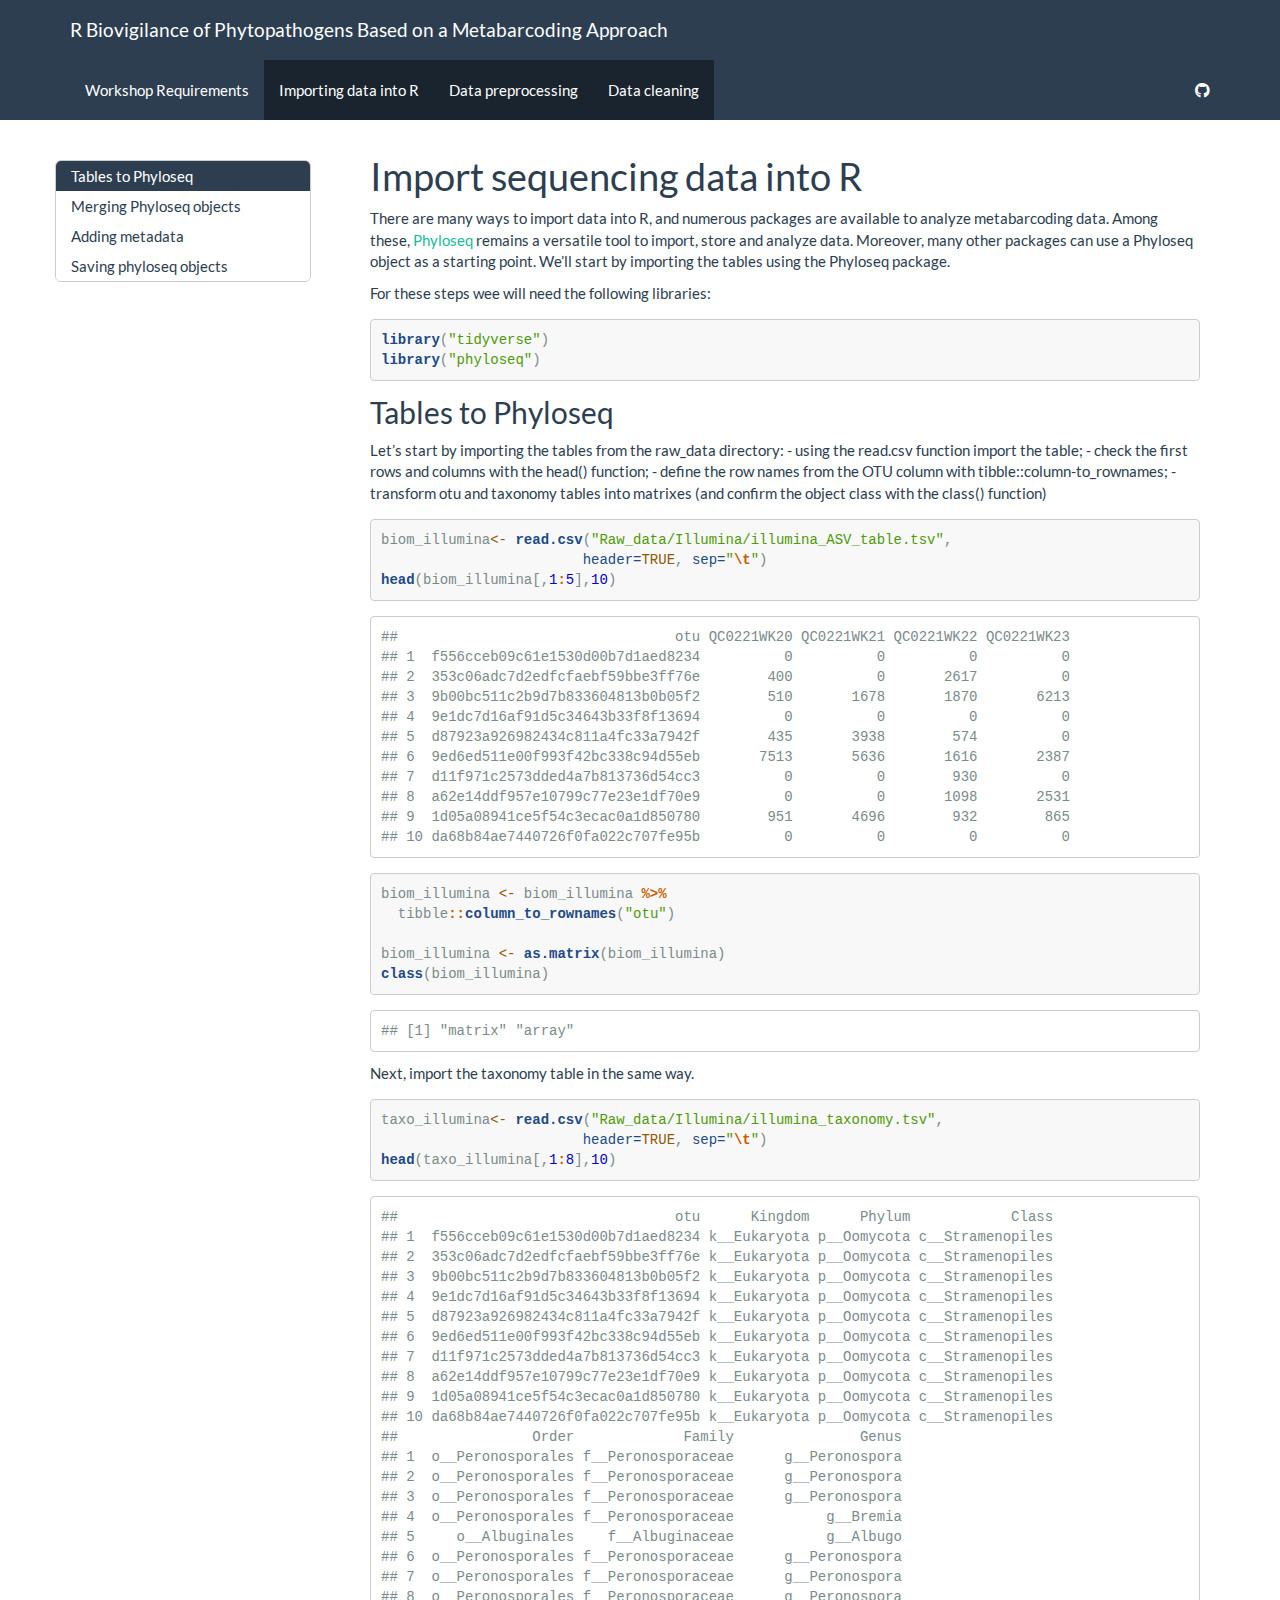
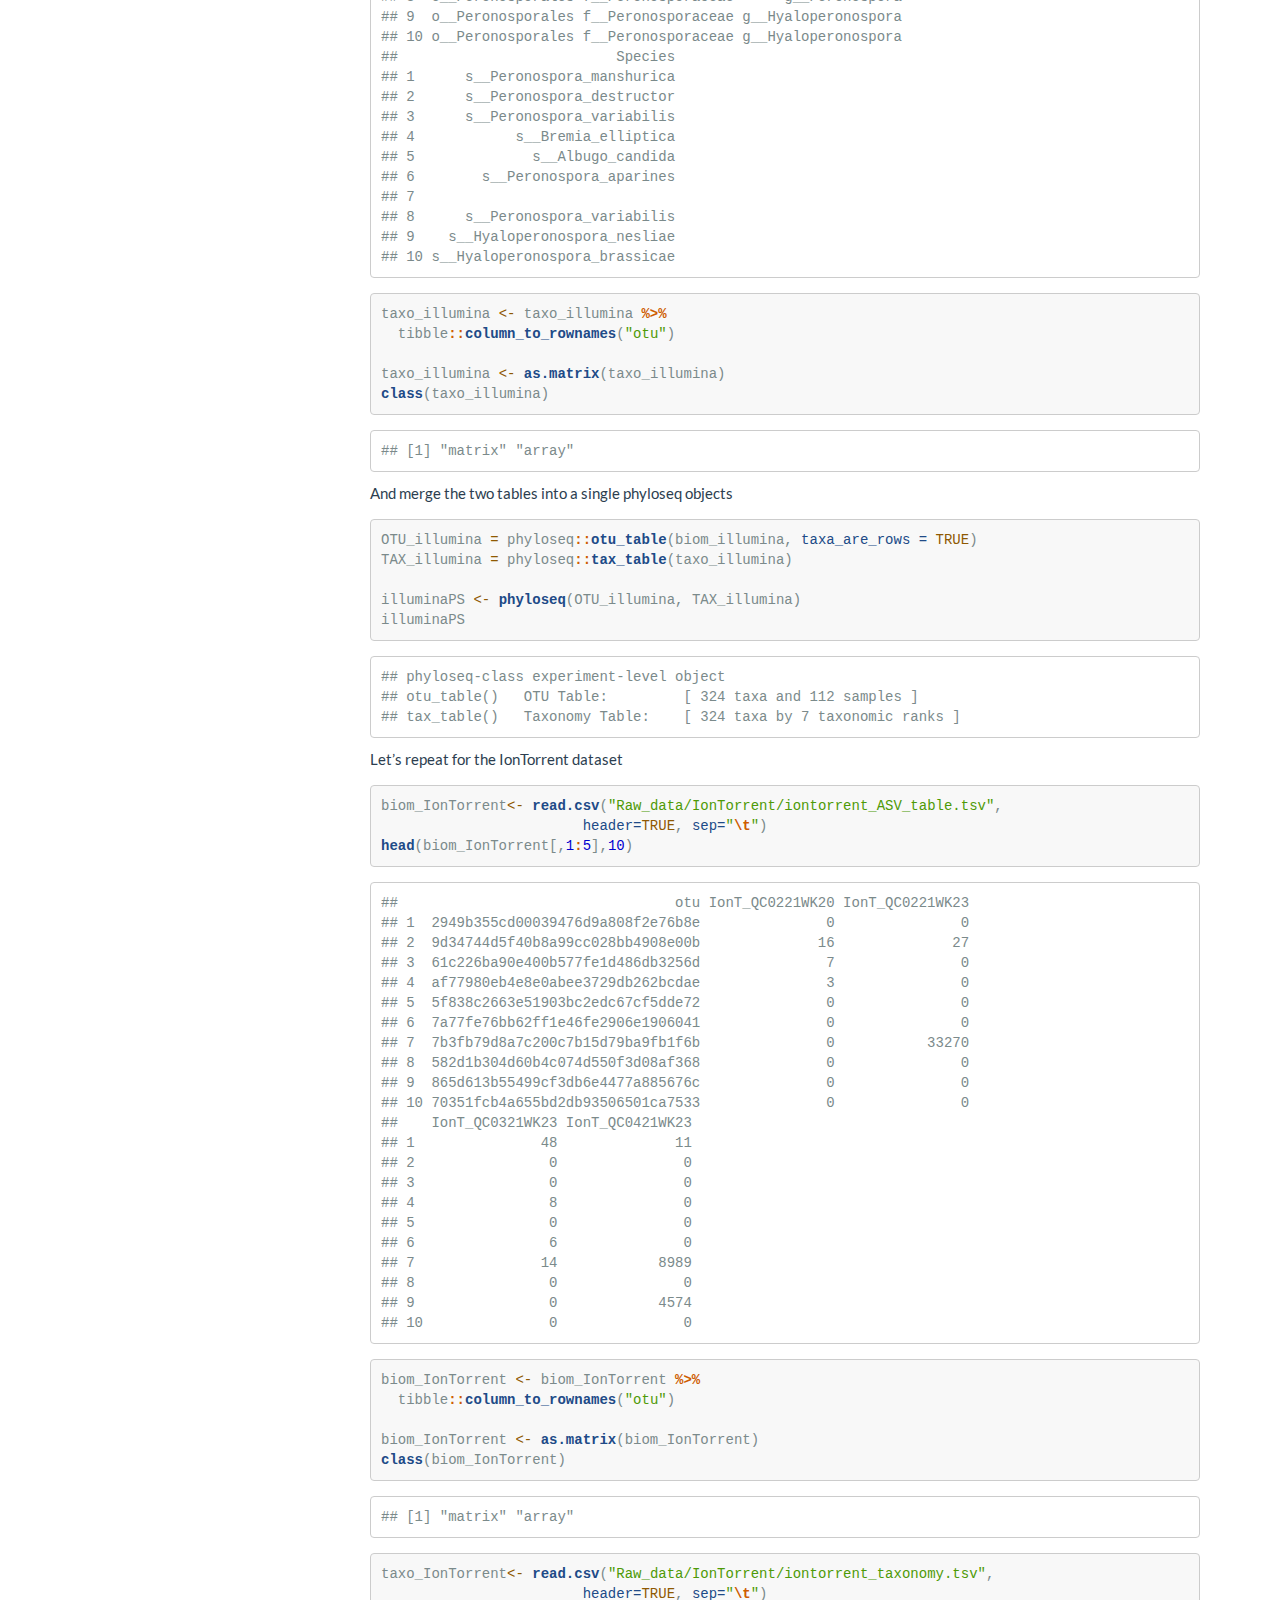
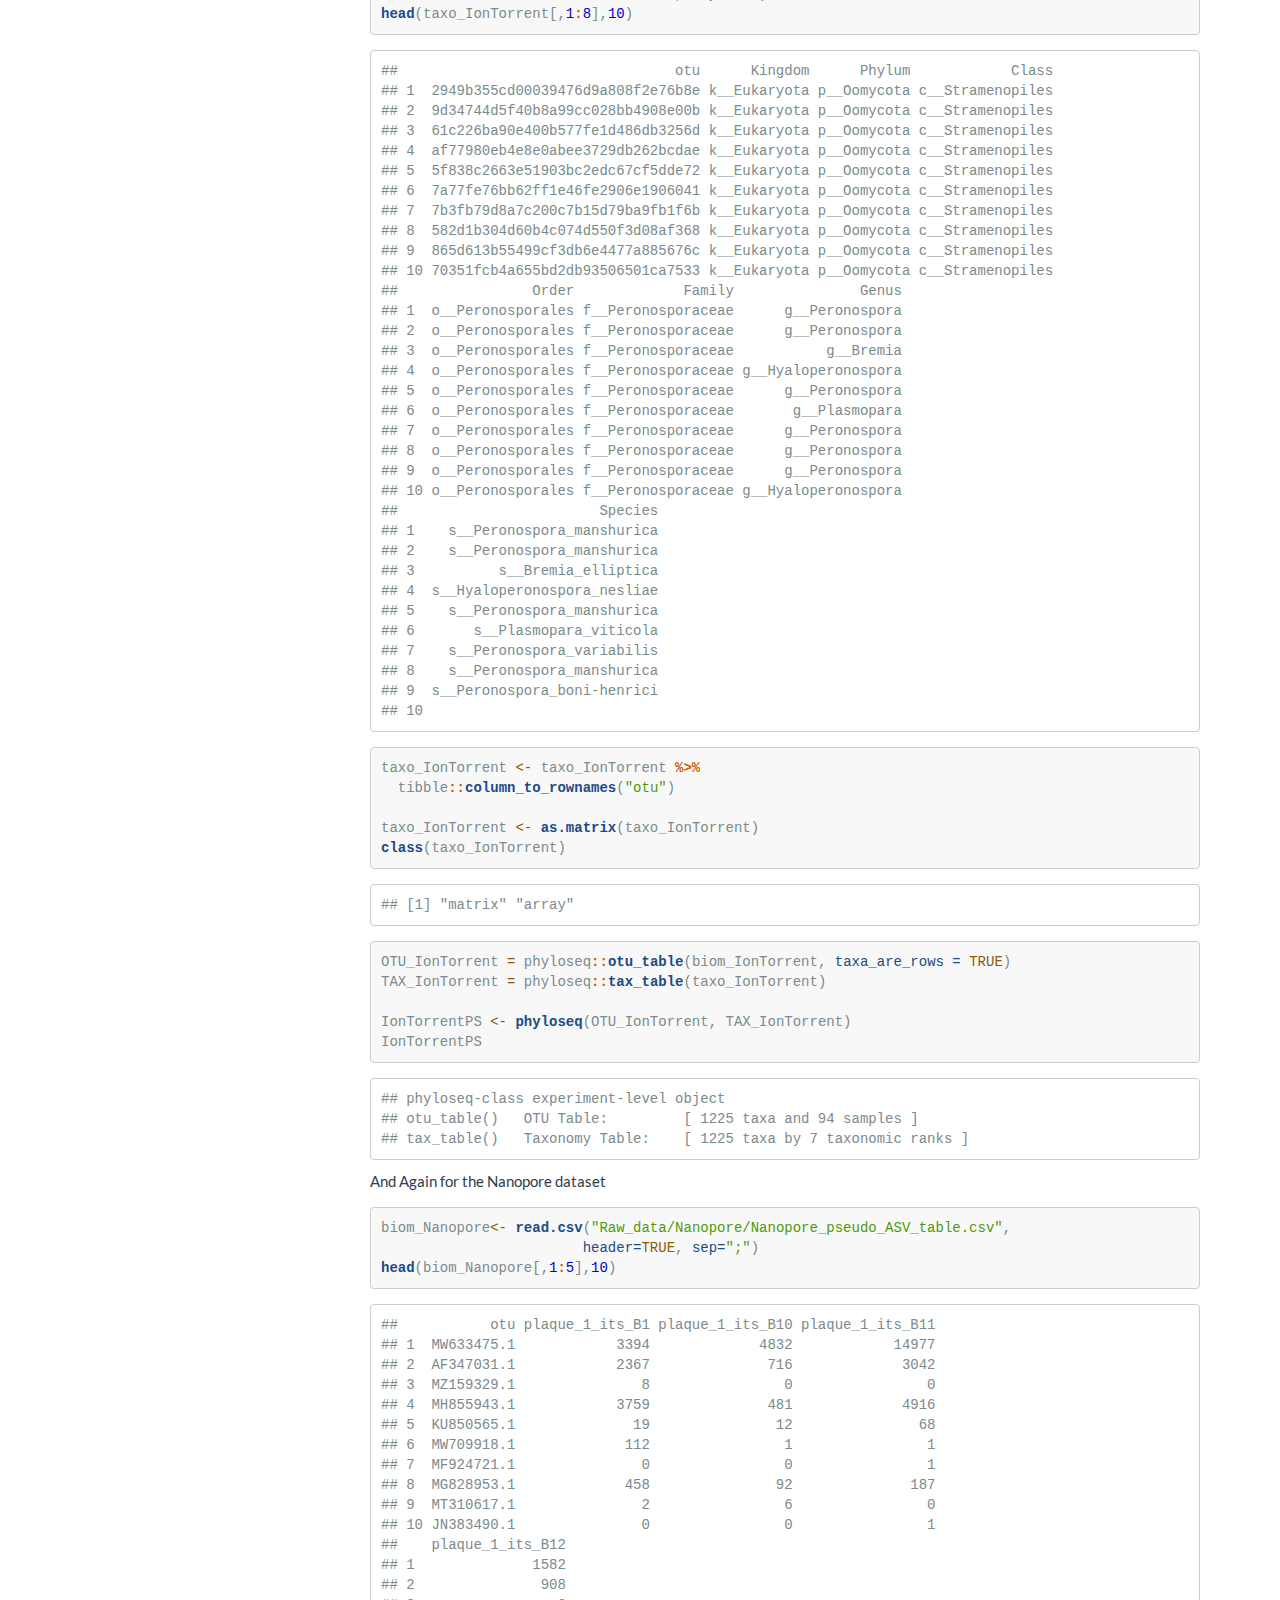
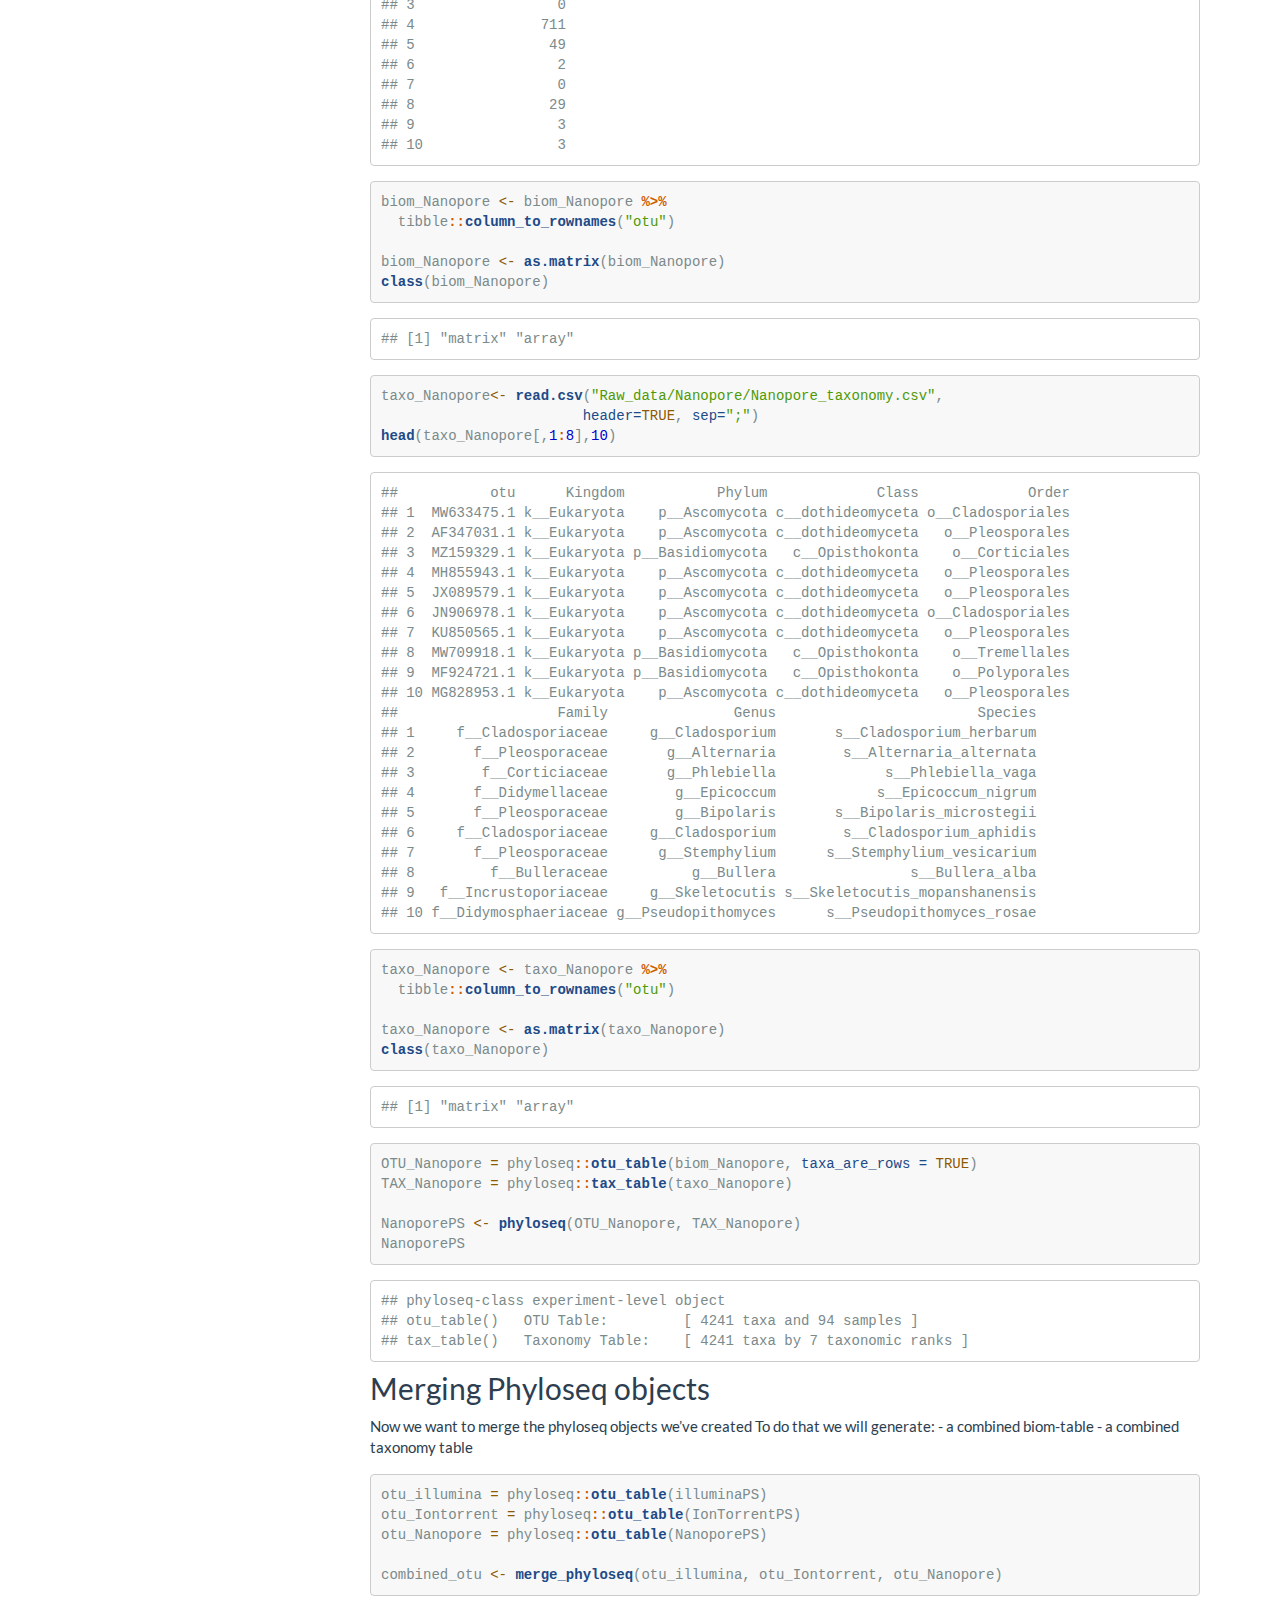
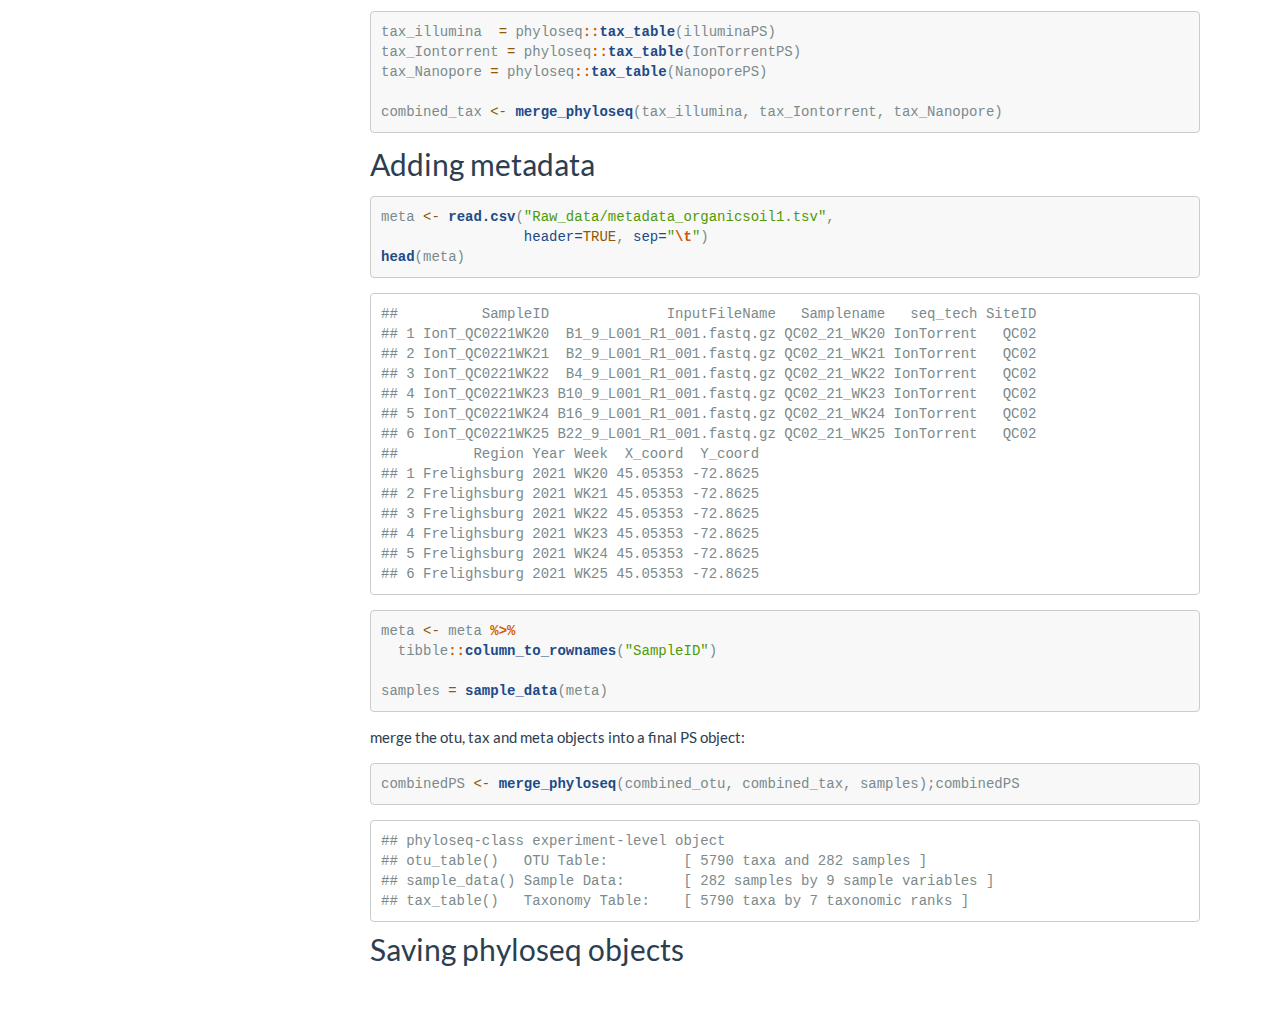
==== 1_import_data.html @ 7c1acb2c "upload html files" ====
<!DOCTYPE html>

<html>

<head>

<meta charset="utf-8" />
<meta name="generator" content="pandoc" />
<meta http-equiv="X-UA-Compatible" content="IE=EDGE" />




<title>Import sequencing data into R</title>

<script src="site_libs/header-attrs-2.27/header-attrs.js"></script>
<script src="site_libs/jquery-3.6.0/jquery-3.6.0.min.js"></script>
<meta name="viewport" content="width=device-width, initial-scale=1" />
<link href="site_libs/bootstrap-3.3.5/css/flatly.min.css" rel="stylesheet" />
<script src="site_libs/bootstrap-3.3.5/js/bootstrap.min.js"></script>
<script src="site_libs/bootstrap-3.3.5/shim/html5shiv.min.js"></script>
<script src="site_libs/bootstrap-3.3.5/shim/respond.min.js"></script>
<style>h1 {font-size: 34px;}
       h1.title {font-size: 38px;}
       h2 {font-size: 30px;}
       h3 {font-size: 24px;}
       h4 {font-size: 18px;}
       h5 {font-size: 16px;}
       h6 {font-size: 12px;}
       code {color: inherit; background-color: rgba(0, 0, 0, 0.04);}
       pre:not([class]) { background-color: white }</style>
<script src="site_libs/jqueryui-1.13.2/jquery-ui.min.js"></script>
<link href="site_libs/tocify-1.9.1/jquery.tocify.css" rel="stylesheet" />
<script src="site_libs/tocify-1.9.1/jquery.tocify.js"></script>
<script src="site_libs/navigation-1.1/tabsets.js"></script>
<link href="site_libs/font-awesome-6.4.2/css/all.min.css" rel="stylesheet" />
<link href="site_libs/font-awesome-6.4.2/css/v4-shims.min.css" rel="stylesheet" />

<style type="text/css">
  code{white-space: pre-wrap;}
  span.smallcaps{font-variant: small-caps;}
  span.underline{text-decoration: underline;}
  div.column{display: inline-block; vertical-align: top; width: 50%;}
  div.hanging-indent{margin-left: 1.5em; text-indent: -1.5em;}
  ul.task-list{list-style: none;}
    </style>



<style type="text/css">
  code {
    white-space: pre;
  }
  .sourceCode {
    overflow: visible;
  }
</style>
<style type="text/css" data-origin="pandoc">
pre > code.sourceCode { white-space: pre; position: relative; }
pre > code.sourceCode > span { display: inline-block; line-height: 1.25; }
pre > code.sourceCode > span:empty { height: 1.2em; }
.sourceCode { overflow: visible; }
code.sourceCode > span { color: inherit; text-decoration: inherit; }
div.sourceCode { margin: 1em 0; }
pre.sourceCode { margin: 0; }
@media screen {
div.sourceCode { overflow: auto; }
}
@media print {
pre > code.sourceCode { white-space: pre-wrap; }
pre > code.sourceCode > span { text-indent: -5em; padding-left: 5em; }
}
pre.numberSource code
  { counter-reset: source-line 0; }
pre.numberSource code > span
  { position: relative; left: -4em; counter-increment: source-line; }
pre.numberSource code > span > a:first-child::before
  { content: counter(source-line);
    position: relative; left: -1em; text-align: right; vertical-align: baseline;
    border: none; display: inline-block;
    -webkit-touch-callout: none; -webkit-user-select: none;
    -khtml-user-select: none; -moz-user-select: none;
    -ms-user-select: none; user-select: none;
    padding: 0 4px; width: 4em;
    color: #aaaaaa;
  }
pre.numberSource { margin-left: 3em; border-left: 1px solid #aaaaaa;  padding-left: 4px; }
div.sourceCode
  {  background-color: #f8f8f8; }
@media screen {
pre > code.sourceCode > span > a:first-child::before { text-decoration: underline; }
}
code span.al { color: #ef2929; } /* Alert */
code span.an { color: #8f5902; font-weight: bold; font-style: italic; } /* Annotation */
code span.at { color: #204a87; } /* Attribute */
code span.bn { color: #0000cf; } /* BaseN */
code span.cf { color: #204a87; font-weight: bold; } /* ControlFlow */
code span.ch { color: #4e9a06; } /* Char */
code span.cn { color: #8f5902; } /* Constant */
code span.co { color: #8f5902; font-style: italic; } /* Comment */
code span.cv { color: #8f5902; font-weight: bold; font-style: italic; } /* CommentVar */
code span.do { color: #8f5902; font-weight: bold; font-style: italic; } /* Documentation */
code span.dt { color: #204a87; } /* DataType */
code span.dv { color: #0000cf; } /* DecVal */
code span.er { color: #a40000; font-weight: bold; } /* Error */
code span.ex { } /* Extension */
code span.fl { color: #0000cf; } /* Float */
code span.fu { color: #204a87; font-weight: bold; } /* Function */
code span.im { } /* Import */
code span.in { color: #8f5902; font-weight: bold; font-style: italic; } /* Information */
code span.kw { color: #204a87; font-weight: bold; } /* Keyword */
code span.op { color: #ce5c00; font-weight: bold; } /* Operator */
code span.ot { color: #8f5902; } /* Other */
code span.pp { color: #8f5902; font-style: italic; } /* Preprocessor */
code span.sc { color: #ce5c00; font-weight: bold; } /* SpecialChar */
code span.ss { color: #4e9a06; } /* SpecialString */
code span.st { color: #4e9a06; } /* String */
code span.va { color: #000000; } /* Variable */
code span.vs { color: #4e9a06; } /* VerbatimString */
code span.wa { color: #8f5902; font-weight: bold; font-style: italic; } /* Warning */

</style>
<script>
// apply pandoc div.sourceCode style to pre.sourceCode instead
(function() {
  var sheets = document.styleSheets;
  for (var i = 0; i < sheets.length; i++) {
    if (sheets[i].ownerNode.dataset["origin"] !== "pandoc") continue;
    try { var rules = sheets[i].cssRules; } catch (e) { continue; }
    var j = 0;
    while (j < rules.length) {
      var rule = rules[j];
      // check if there is a div.sourceCode rule
      if (rule.type !== rule.STYLE_RULE || rule.selectorText !== "div.sourceCode") {
        j++;
        continue;
      }
      var style = rule.style.cssText;
      // check if color or background-color is set
      if (rule.style.color === '' && rule.style.backgroundColor === '') {
        j++;
        continue;
      }
      // replace div.sourceCode by a pre.sourceCode rule
      sheets[i].deleteRule(j);
      sheets[i].insertRule('pre.sourceCode{' + style + '}', j);
    }
  }
})();
</script>







<style type = "text/css">
.main-container {
  max-width: 940px;
  margin-left: auto;
  margin-right: auto;
}
img {
  max-width:100%;
}
.tabbed-pane {
  padding-top: 12px;
}
.html-widget {
  margin-bottom: 20px;
}
button.code-folding-btn:focus {
  outline: none;
}
summary {
  display: list-item;
}
details > summary > p:only-child {
  display: inline;
}
pre code {
  padding: 0;
}
</style>


<style type="text/css">
.dropdown-submenu {
  position: relative;
}
.dropdown-submenu>.dropdown-menu {
  top: 0;
  left: 100%;
  margin-top: -6px;
  margin-left: -1px;
  border-radius: 0 6px 6px 6px;
}
.dropdown-submenu:hover>.dropdown-menu {
  display: block;
}
.dropdown-submenu>a:after {
  display: block;
  content: " ";
  float: right;
  width: 0;
  height: 0;
  border-color: transparent;
  border-style: solid;
  border-width: 5px 0 5px 5px;
  border-left-color: #cccccc;
  margin-top: 5px;
  margin-right: -10px;
}
.dropdown-submenu:hover>a:after {
  border-left-color: #adb5bd;
}
.dropdown-submenu.pull-left {
  float: none;
}
.dropdown-submenu.pull-left>.dropdown-menu {
  left: -100%;
  margin-left: 10px;
  border-radius: 6px 0 6px 6px;
}
</style>

<script type="text/javascript">
// manage active state of menu based on current page
$(document).ready(function () {
  // active menu anchor
  href = window.location.pathname
  href = href.substr(href.lastIndexOf('/') + 1)
  if (href === "")
    href = "index.html";
  var menuAnchor = $('a[href="' + href + '"]');

  // mark the anchor link active (and if it's in a dropdown, also mark that active)
  var dropdown = menuAnchor.closest('li.dropdown');
  if (window.bootstrap) { // Bootstrap 4+
    menuAnchor.addClass('active');
    dropdown.find('> .dropdown-toggle').addClass('active');
  } else { // Bootstrap 3
    menuAnchor.parent().addClass('active');
    dropdown.addClass('active');
  }

  // Navbar adjustments
  var navHeight = $(".navbar").first().height() + 15;
  var style = document.createElement('style');
  var pt = "padding-top: " + navHeight + "px; ";
  var mt = "margin-top: -" + navHeight + "px; ";
  var css = "";
  // offset scroll position for anchor links (for fixed navbar)
  for (var i = 1; i <= 6; i++) {
    css += ".section h" + i + "{ " + pt + mt + "}\n";
  }
  style.innerHTML = "body {" + pt + "padding-bottom: 40px; }\n" + css;
  document.head.appendChild(style);
});
</script>

<!-- tabsets -->

<style type="text/css">
.tabset-dropdown > .nav-tabs {
  display: inline-table;
  max-height: 500px;
  min-height: 44px;
  overflow-y: auto;
  border: 1px solid #ddd;
  border-radius: 4px;
}

.tabset-dropdown > .nav-tabs > li.active:before, .tabset-dropdown > .nav-tabs.nav-tabs-open:before {
  content: "\e259";
  font-family: 'Glyphicons Halflings';
  display: inline-block;
  padding: 10px;
  border-right: 1px solid #ddd;
}

.tabset-dropdown > .nav-tabs.nav-tabs-open > li.active:before {
  content: "\e258";
  font-family: 'Glyphicons Halflings';
  border: none;
}

.tabset-dropdown > .nav-tabs > li.active {
  display: block;
}

.tabset-dropdown > .nav-tabs > li > a,
.tabset-dropdown > .nav-tabs > li > a:focus,
.tabset-dropdown > .nav-tabs > li > a:hover {
  border: none;
  display: inline-block;
  border-radius: 4px;
  background-color: transparent;
}

.tabset-dropdown > .nav-tabs.nav-tabs-open > li {
  display: block;
  float: none;
}

.tabset-dropdown > .nav-tabs > li {
  display: none;
}
</style>

<!-- code folding -->



<style type="text/css">

#TOC {
  margin: 25px 0px 20px 0px;
}
@media (max-width: 768px) {
#TOC {
  position: relative;
  width: 100%;
}
}

@media print {
.toc-content {
  /* see https://github.com/w3c/csswg-drafts/issues/4434 */
  float: right;
}
}

.toc-content {
  padding-left: 30px;
  padding-right: 40px;
}

div.main-container {
  max-width: 1200px;
}

div.tocify {
  width: 20%;
  max-width: 260px;
  max-height: 85%;
}

@media (min-width: 768px) and (max-width: 991px) {
  div.tocify {
    width: 25%;
  }
}

@media (max-width: 767px) {
  div.tocify {
    width: 100%;
    max-width: none;
  }
}

.tocify ul, .tocify li {
  line-height: 20px;
}

.tocify-subheader .tocify-item {
  font-size: 0.90em;
}

.tocify .list-group-item {
  border-radius: 0px;
}


</style>



</head>

<body>


<div class="container-fluid main-container">


<!-- setup 3col/9col grid for toc_float and main content  -->
<div class="row">
<div class="col-xs-12 col-sm-4 col-md-3">
<div id="TOC" class="tocify">
</div>
</div>

<div class="toc-content col-xs-12 col-sm-8 col-md-9">




<div class="navbar navbar-default  navbar-fixed-top" role="navigation">
  <div class="container">
    <div class="navbar-header">
      <button type="button" class="navbar-toggle collapsed" data-toggle="collapse" data-bs-toggle="collapse" data-target="#navbar" data-bs-target="#navbar">
        <span class="icon-bar"></span>
        <span class="icon-bar"></span>
        <span class="icon-bar"></span>
      </button>
      <a class="navbar-brand" href="index.html">R Biovigilance of Phytopathogens Based on a Metabarcoding Approach</a>
    </div>
    <div id="navbar" class="navbar-collapse collapse">
      <ul class="nav navbar-nav">
        <li>
  <a href="setup_requirements.html">Workshop Requirements</a>
</li>
<li>
  <a href="1_import_data.html">Importing data into R</a>
</li>
<li>
  <a href="1_import_data.html">Data preprocessing</a>
</li>
<li>
  <a href="1_import_data.html">Data cleaning</a>
</li>
      </ul>
      <ul class="nav navbar-nav navbar-right">
        <li>
  <a href="https://github.com/hvanderheyden/Plant_Canada_2024_workshop.github.io">
    <span class="fa fa-github"></span>
     
  </a>
</li>
      </ul>
    </div><!--/.nav-collapse -->
  </div><!--/.container -->
</div><!--/.navbar -->

<div id="header">



<h1 class="title toc-ignore">Import sequencing data into R</h1>

</div>


<p>There are many ways to import data into R, and numerous packages are
available to analyze metabarcoding data. Among these, <a
href="http://www.r-project.org">Phyloseq</a> remains a versatile tool to
import, store and analyze data. Moreover, many other packages can use a
Phyloseq object as a starting point. We’ll start by importing the tables
using the Phyloseq package.</p>
<p>For these steps wee will need the following libraries:</p>
<div class="sourceCode" id="cb1"><pre class="sourceCode r"><code class="sourceCode r"><span id="cb1-1"><a href="#cb1-1" tabindex="-1"></a><span class="fu">library</span>(<span class="st">&quot;tidyverse&quot;</span>)</span>
<span id="cb1-2"><a href="#cb1-2" tabindex="-1"></a><span class="fu">library</span>(<span class="st">&quot;phyloseq&quot;</span>)</span></code></pre></div>
<div id="tables-to-phyloseq" class="section level2">
<h2>Tables to Phyloseq</h2>
<p>Let’s start by importing the tables from the raw_data directory: -
using the read.csv function import the table; - check the first rows and
columns with the head() function; - define the row names from the OTU
column with tibble::column-to_rownames; - transform otu and taxonomy
tables into matrixes (and confirm the object class with the class()
function)</p>
<div class="sourceCode" id="cb2"><pre class="sourceCode r"><code class="sourceCode r"><span id="cb2-1"><a href="#cb2-1" tabindex="-1"></a>biom_illumina<span class="ot">&lt;-</span> <span class="fu">read.csv</span>(<span class="st">&quot;Raw_data/Illumina/illumina_ASV_table.tsv&quot;</span>, </span>
<span id="cb2-2"><a href="#cb2-2" tabindex="-1"></a>                        <span class="at">header=</span><span class="cn">TRUE</span>, <span class="at">sep=</span><span class="st">&quot;</span><span class="sc">\t</span><span class="st">&quot;</span>)</span>
<span id="cb2-3"><a href="#cb2-3" tabindex="-1"></a><span class="fu">head</span>(biom_illumina[,<span class="dv">1</span><span class="sc">:</span><span class="dv">5</span>],<span class="dv">10</span>)</span></code></pre></div>
<pre><code>##                                 otu QC0221WK20 QC0221WK21 QC0221WK22 QC0221WK23
## 1  f556cceb09c61e1530d00b7d1aed8234          0          0          0          0
## 2  353c06adc7d2edfcfaebf59bbe3ff76e        400          0       2617          0
## 3  9b00bc511c2b9d7b833604813b0b05f2        510       1678       1870       6213
## 4  9e1dc7d16af91d5c34643b33f8f13694          0          0          0          0
## 5  d87923a926982434c811a4fc33a7942f        435       3938        574          0
## 6  9ed6ed511e00f993f42bc338c94d55eb       7513       5636       1616       2387
## 7  d11f971c2573dded4a7b813736d54cc3          0          0        930          0
## 8  a62e14ddf957e10799c77e23e1df70e9          0          0       1098       2531
## 9  1d05a08941ce5f54c3ecac0a1d850780        951       4696        932        865
## 10 da68b84ae7440726f0fa022c707fe95b          0          0          0          0</code></pre>
<div class="sourceCode" id="cb4"><pre class="sourceCode r"><code class="sourceCode r"><span id="cb4-1"><a href="#cb4-1" tabindex="-1"></a>biom_illumina <span class="ot">&lt;-</span> biom_illumina <span class="sc">%&gt;%</span></span>
<span id="cb4-2"><a href="#cb4-2" tabindex="-1"></a>  tibble<span class="sc">::</span><span class="fu">column_to_rownames</span>(<span class="st">&quot;otu&quot;</span>) </span>
<span id="cb4-3"><a href="#cb4-3" tabindex="-1"></a></span>
<span id="cb4-4"><a href="#cb4-4" tabindex="-1"></a>biom_illumina <span class="ot">&lt;-</span> <span class="fu">as.matrix</span>(biom_illumina)</span>
<span id="cb4-5"><a href="#cb4-5" tabindex="-1"></a><span class="fu">class</span>(biom_illumina)</span></code></pre></div>
<pre><code>## [1] &quot;matrix&quot; &quot;array&quot;</code></pre>
<p>Next, import the taxonomy table in the same way.</p>
<div class="sourceCode" id="cb6"><pre class="sourceCode r"><code class="sourceCode r"><span id="cb6-1"><a href="#cb6-1" tabindex="-1"></a>taxo_illumina<span class="ot">&lt;-</span> <span class="fu">read.csv</span>(<span class="st">&quot;Raw_data/Illumina/illumina_taxonomy.tsv&quot;</span>, </span>
<span id="cb6-2"><a href="#cb6-2" tabindex="-1"></a>                        <span class="at">header=</span><span class="cn">TRUE</span>, <span class="at">sep=</span><span class="st">&quot;</span><span class="sc">\t</span><span class="st">&quot;</span>)</span>
<span id="cb6-3"><a href="#cb6-3" tabindex="-1"></a><span class="fu">head</span>(taxo_illumina[,<span class="dv">1</span><span class="sc">:</span><span class="dv">8</span>],<span class="dv">10</span>)</span></code></pre></div>
<pre><code>##                                 otu      Kingdom      Phylum            Class
## 1  f556cceb09c61e1530d00b7d1aed8234 k__Eukaryota p__Oomycota c__Stramenopiles
## 2  353c06adc7d2edfcfaebf59bbe3ff76e k__Eukaryota p__Oomycota c__Stramenopiles
## 3  9b00bc511c2b9d7b833604813b0b05f2 k__Eukaryota p__Oomycota c__Stramenopiles
## 4  9e1dc7d16af91d5c34643b33f8f13694 k__Eukaryota p__Oomycota c__Stramenopiles
## 5  d87923a926982434c811a4fc33a7942f k__Eukaryota p__Oomycota c__Stramenopiles
## 6  9ed6ed511e00f993f42bc338c94d55eb k__Eukaryota p__Oomycota c__Stramenopiles
## 7  d11f971c2573dded4a7b813736d54cc3 k__Eukaryota p__Oomycota c__Stramenopiles
## 8  a62e14ddf957e10799c77e23e1df70e9 k__Eukaryota p__Oomycota c__Stramenopiles
## 9  1d05a08941ce5f54c3ecac0a1d850780 k__Eukaryota p__Oomycota c__Stramenopiles
## 10 da68b84ae7440726f0fa022c707fe95b k__Eukaryota p__Oomycota c__Stramenopiles
##                Order             Family               Genus
## 1  o__Peronosporales f__Peronosporaceae      g__Peronospora
## 2  o__Peronosporales f__Peronosporaceae      g__Peronospora
## 3  o__Peronosporales f__Peronosporaceae      g__Peronospora
## 4  o__Peronosporales f__Peronosporaceae           g__Bremia
## 5     o__Albuginales    f__Albuginaceae           g__Albugo
## 6  o__Peronosporales f__Peronosporaceae      g__Peronospora
## 7  o__Peronosporales f__Peronosporaceae      g__Peronospora
## 8  o__Peronosporales f__Peronosporaceae      g__Peronospora
## 9  o__Peronosporales f__Peronosporaceae g__Hyaloperonospora
## 10 o__Peronosporales f__Peronosporaceae g__Hyaloperonospora
##                          Species
## 1      s__Peronospora_manshurica
## 2      s__Peronospora_destructor
## 3      s__Peronospora_variabilis
## 4            s__Bremia_elliptica
## 5              s__Albugo_candida
## 6        s__Peronospora_aparines
## 7                               
## 8      s__Peronospora_variabilis
## 9    s__Hyaloperonospora_nesliae
## 10 s__Hyaloperonospora_brassicae</code></pre>
<div class="sourceCode" id="cb8"><pre class="sourceCode r"><code class="sourceCode r"><span id="cb8-1"><a href="#cb8-1" tabindex="-1"></a>taxo_illumina <span class="ot">&lt;-</span> taxo_illumina <span class="sc">%&gt;%</span></span>
<span id="cb8-2"><a href="#cb8-2" tabindex="-1"></a>  tibble<span class="sc">::</span><span class="fu">column_to_rownames</span>(<span class="st">&quot;otu&quot;</span>)</span>
<span id="cb8-3"><a href="#cb8-3" tabindex="-1"></a></span>
<span id="cb8-4"><a href="#cb8-4" tabindex="-1"></a>taxo_illumina <span class="ot">&lt;-</span> <span class="fu">as.matrix</span>(taxo_illumina)</span>
<span id="cb8-5"><a href="#cb8-5" tabindex="-1"></a><span class="fu">class</span>(taxo_illumina) </span></code></pre></div>
<pre><code>## [1] &quot;matrix&quot; &quot;array&quot;</code></pre>
<p>And merge the two tables into a single phyloseq objects</p>
<div class="sourceCode" id="cb10"><pre class="sourceCode r"><code class="sourceCode r"><span id="cb10-1"><a href="#cb10-1" tabindex="-1"></a>OTU_illumina <span class="ot">=</span> phyloseq<span class="sc">::</span><span class="fu">otu_table</span>(biom_illumina, <span class="at">taxa_are_rows =</span> <span class="cn">TRUE</span>)</span>
<span id="cb10-2"><a href="#cb10-2" tabindex="-1"></a>TAX_illumina <span class="ot">=</span> phyloseq<span class="sc">::</span><span class="fu">tax_table</span>(taxo_illumina)</span>
<span id="cb10-3"><a href="#cb10-3" tabindex="-1"></a></span>
<span id="cb10-4"><a href="#cb10-4" tabindex="-1"></a>illuminaPS <span class="ot">&lt;-</span> <span class="fu">phyloseq</span>(OTU_illumina, TAX_illumina)</span>
<span id="cb10-5"><a href="#cb10-5" tabindex="-1"></a>illuminaPS</span></code></pre></div>
<pre><code>## phyloseq-class experiment-level object
## otu_table()   OTU Table:         [ 324 taxa and 112 samples ]
## tax_table()   Taxonomy Table:    [ 324 taxa by 7 taxonomic ranks ]</code></pre>
<p>Let’s repeat for the IonTorrent dataset</p>
<div class="sourceCode" id="cb12"><pre class="sourceCode r"><code class="sourceCode r"><span id="cb12-1"><a href="#cb12-1" tabindex="-1"></a>biom_IonTorrent<span class="ot">&lt;-</span> <span class="fu">read.csv</span>(<span class="st">&quot;Raw_data/IonTorrent/iontorrent_ASV_table.tsv&quot;</span>, </span>
<span id="cb12-2"><a href="#cb12-2" tabindex="-1"></a>                        <span class="at">header=</span><span class="cn">TRUE</span>, <span class="at">sep=</span><span class="st">&quot;</span><span class="sc">\t</span><span class="st">&quot;</span>)</span>
<span id="cb12-3"><a href="#cb12-3" tabindex="-1"></a><span class="fu">head</span>(biom_IonTorrent[,<span class="dv">1</span><span class="sc">:</span><span class="dv">5</span>],<span class="dv">10</span>)</span></code></pre></div>
<pre><code>##                                 otu IonT_QC0221WK20 IonT_QC0221WK23
## 1  2949b355cd00039476d9a808f2e76b8e               0               0
## 2  9d34744d5f40b8a99cc028bb4908e00b              16              27
## 3  61c226ba90e400b577fe1d486db3256d               7               0
## 4  af77980eb4e8e0abee3729db262bcdae               3               0
## 5  5f838c2663e51903bc2edc67cf5dde72               0               0
## 6  7a77fe76bb62ff1e46fe2906e1906041               0               0
## 7  7b3fb79d8a7c200c7b15d79ba9fb1f6b               0           33270
## 8  582d1b304d60b4c074d550f3d08af368               0               0
## 9  865d613b55499cf3db6e4477a885676c               0               0
## 10 70351fcb4a655bd2db93506501ca7533               0               0
##    IonT_QC0321WK23 IonT_QC0421WK23
## 1               48              11
## 2                0               0
## 3                0               0
## 4                8               0
## 5                0               0
## 6                6               0
## 7               14            8989
## 8                0               0
## 9                0            4574
## 10               0               0</code></pre>
<div class="sourceCode" id="cb14"><pre class="sourceCode r"><code class="sourceCode r"><span id="cb14-1"><a href="#cb14-1" tabindex="-1"></a>biom_IonTorrent <span class="ot">&lt;-</span> biom_IonTorrent <span class="sc">%&gt;%</span></span>
<span id="cb14-2"><a href="#cb14-2" tabindex="-1"></a>  tibble<span class="sc">::</span><span class="fu">column_to_rownames</span>(<span class="st">&quot;otu&quot;</span>)</span>
<span id="cb14-3"><a href="#cb14-3" tabindex="-1"></a></span>
<span id="cb14-4"><a href="#cb14-4" tabindex="-1"></a>biom_IonTorrent <span class="ot">&lt;-</span> <span class="fu">as.matrix</span>(biom_IonTorrent)</span>
<span id="cb14-5"><a href="#cb14-5" tabindex="-1"></a><span class="fu">class</span>(biom_IonTorrent)</span></code></pre></div>
<pre><code>## [1] &quot;matrix&quot; &quot;array&quot;</code></pre>
<div class="sourceCode" id="cb16"><pre class="sourceCode r"><code class="sourceCode r"><span id="cb16-1"><a href="#cb16-1" tabindex="-1"></a>taxo_IonTorrent<span class="ot">&lt;-</span> <span class="fu">read.csv</span>(<span class="st">&quot;Raw_data/IonTorrent/iontorrent_taxonomy.tsv&quot;</span>, </span>
<span id="cb16-2"><a href="#cb16-2" tabindex="-1"></a>                        <span class="at">header=</span><span class="cn">TRUE</span>, <span class="at">sep=</span><span class="st">&quot;</span><span class="sc">\t</span><span class="st">&quot;</span>)</span>
<span id="cb16-3"><a href="#cb16-3" tabindex="-1"></a><span class="fu">head</span>(taxo_IonTorrent[,<span class="dv">1</span><span class="sc">:</span><span class="dv">8</span>],<span class="dv">10</span>)</span></code></pre></div>
<pre><code>##                                 otu      Kingdom      Phylum            Class
## 1  2949b355cd00039476d9a808f2e76b8e k__Eukaryota p__Oomycota c__Stramenopiles
## 2  9d34744d5f40b8a99cc028bb4908e00b k__Eukaryota p__Oomycota c__Stramenopiles
## 3  61c226ba90e400b577fe1d486db3256d k__Eukaryota p__Oomycota c__Stramenopiles
## 4  af77980eb4e8e0abee3729db262bcdae k__Eukaryota p__Oomycota c__Stramenopiles
## 5  5f838c2663e51903bc2edc67cf5dde72 k__Eukaryota p__Oomycota c__Stramenopiles
## 6  7a77fe76bb62ff1e46fe2906e1906041 k__Eukaryota p__Oomycota c__Stramenopiles
## 7  7b3fb79d8a7c200c7b15d79ba9fb1f6b k__Eukaryota p__Oomycota c__Stramenopiles
## 8  582d1b304d60b4c074d550f3d08af368 k__Eukaryota p__Oomycota c__Stramenopiles
## 9  865d613b55499cf3db6e4477a885676c k__Eukaryota p__Oomycota c__Stramenopiles
## 10 70351fcb4a655bd2db93506501ca7533 k__Eukaryota p__Oomycota c__Stramenopiles
##                Order             Family               Genus
## 1  o__Peronosporales f__Peronosporaceae      g__Peronospora
## 2  o__Peronosporales f__Peronosporaceae      g__Peronospora
## 3  o__Peronosporales f__Peronosporaceae           g__Bremia
## 4  o__Peronosporales f__Peronosporaceae g__Hyaloperonospora
## 5  o__Peronosporales f__Peronosporaceae      g__Peronospora
## 6  o__Peronosporales f__Peronosporaceae       g__Plasmopara
## 7  o__Peronosporales f__Peronosporaceae      g__Peronospora
## 8  o__Peronosporales f__Peronosporaceae      g__Peronospora
## 9  o__Peronosporales f__Peronosporaceae      g__Peronospora
## 10 o__Peronosporales f__Peronosporaceae g__Hyaloperonospora
##                        Species
## 1    s__Peronospora_manshurica
## 2    s__Peronospora_manshurica
## 3          s__Bremia_elliptica
## 4  s__Hyaloperonospora_nesliae
## 5    s__Peronospora_manshurica
## 6       s__Plasmopara_viticola
## 7    s__Peronospora_variabilis
## 8    s__Peronospora_manshurica
## 9  s__Peronospora_boni-henrici
## 10</code></pre>
<div class="sourceCode" id="cb18"><pre class="sourceCode r"><code class="sourceCode r"><span id="cb18-1"><a href="#cb18-1" tabindex="-1"></a>taxo_IonTorrent <span class="ot">&lt;-</span> taxo_IonTorrent <span class="sc">%&gt;%</span></span>
<span id="cb18-2"><a href="#cb18-2" tabindex="-1"></a>  tibble<span class="sc">::</span><span class="fu">column_to_rownames</span>(<span class="st">&quot;otu&quot;</span>) </span>
<span id="cb18-3"><a href="#cb18-3" tabindex="-1"></a></span>
<span id="cb18-4"><a href="#cb18-4" tabindex="-1"></a>taxo_IonTorrent <span class="ot">&lt;-</span> <span class="fu">as.matrix</span>(taxo_IonTorrent)</span>
<span id="cb18-5"><a href="#cb18-5" tabindex="-1"></a><span class="fu">class</span>(taxo_IonTorrent) </span></code></pre></div>
<pre><code>## [1] &quot;matrix&quot; &quot;array&quot;</code></pre>
<div class="sourceCode" id="cb20"><pre class="sourceCode r"><code class="sourceCode r"><span id="cb20-1"><a href="#cb20-1" tabindex="-1"></a>OTU_IonTorrent <span class="ot">=</span> phyloseq<span class="sc">::</span><span class="fu">otu_table</span>(biom_IonTorrent, <span class="at">taxa_are_rows =</span> <span class="cn">TRUE</span>)</span>
<span id="cb20-2"><a href="#cb20-2" tabindex="-1"></a>TAX_IonTorrent <span class="ot">=</span> phyloseq<span class="sc">::</span><span class="fu">tax_table</span>(taxo_IonTorrent)</span>
<span id="cb20-3"><a href="#cb20-3" tabindex="-1"></a></span>
<span id="cb20-4"><a href="#cb20-4" tabindex="-1"></a>IonTorrentPS <span class="ot">&lt;-</span> <span class="fu">phyloseq</span>(OTU_IonTorrent, TAX_IonTorrent)</span>
<span id="cb20-5"><a href="#cb20-5" tabindex="-1"></a>IonTorrentPS</span></code></pre></div>
<pre><code>## phyloseq-class experiment-level object
## otu_table()   OTU Table:         [ 1225 taxa and 94 samples ]
## tax_table()   Taxonomy Table:    [ 1225 taxa by 7 taxonomic ranks ]</code></pre>
<p>And Again for the Nanopore dataset</p>
<div class="sourceCode" id="cb22"><pre class="sourceCode r"><code class="sourceCode r"><span id="cb22-1"><a href="#cb22-1" tabindex="-1"></a>biom_Nanopore<span class="ot">&lt;-</span> <span class="fu">read.csv</span>(<span class="st">&quot;Raw_data/Nanopore/Nanopore_pseudo_ASV_table.csv&quot;</span>, </span>
<span id="cb22-2"><a href="#cb22-2" tabindex="-1"></a>                        <span class="at">header=</span><span class="cn">TRUE</span>, <span class="at">sep=</span><span class="st">&quot;;&quot;</span>)</span>
<span id="cb22-3"><a href="#cb22-3" tabindex="-1"></a><span class="fu">head</span>(biom_Nanopore[,<span class="dv">1</span><span class="sc">:</span><span class="dv">5</span>],<span class="dv">10</span>)</span></code></pre></div>
<pre><code>##           otu plaque_1_its_B1 plaque_1_its_B10 plaque_1_its_B11
## 1  MW633475.1            3394             4832            14977
## 2  AF347031.1            2367              716             3042
## 3  MZ159329.1               8                0                0
## 4  MH855943.1            3759              481             4916
## 5  KU850565.1              19               12               68
## 6  MW709918.1             112                1                1
## 7  MF924721.1               0                0                1
## 8  MG828953.1             458               92              187
## 9  MT310617.1               2                6                0
## 10 JN383490.1               0                0                1
##    plaque_1_its_B12
## 1              1582
## 2               908
## 3                 0
## 4               711
## 5                49
## 6                 2
## 7                 0
## 8                29
## 9                 3
## 10                3</code></pre>
<div class="sourceCode" id="cb24"><pre class="sourceCode r"><code class="sourceCode r"><span id="cb24-1"><a href="#cb24-1" tabindex="-1"></a>biom_Nanopore <span class="ot">&lt;-</span> biom_Nanopore <span class="sc">%&gt;%</span></span>
<span id="cb24-2"><a href="#cb24-2" tabindex="-1"></a>  tibble<span class="sc">::</span><span class="fu">column_to_rownames</span>(<span class="st">&quot;otu&quot;</span>)</span>
<span id="cb24-3"><a href="#cb24-3" tabindex="-1"></a></span>
<span id="cb24-4"><a href="#cb24-4" tabindex="-1"></a>biom_Nanopore <span class="ot">&lt;-</span> <span class="fu">as.matrix</span>(biom_Nanopore)</span>
<span id="cb24-5"><a href="#cb24-5" tabindex="-1"></a><span class="fu">class</span>(biom_Nanopore)</span></code></pre></div>
<pre><code>## [1] &quot;matrix&quot; &quot;array&quot;</code></pre>
<div class="sourceCode" id="cb26"><pre class="sourceCode r"><code class="sourceCode r"><span id="cb26-1"><a href="#cb26-1" tabindex="-1"></a>taxo_Nanopore<span class="ot">&lt;-</span> <span class="fu">read.csv</span>(<span class="st">&quot;Raw_data/Nanopore/Nanopore_taxonomy.csv&quot;</span>, </span>
<span id="cb26-2"><a href="#cb26-2" tabindex="-1"></a>                        <span class="at">header=</span><span class="cn">TRUE</span>, <span class="at">sep=</span><span class="st">&quot;;&quot;</span>)</span>
<span id="cb26-3"><a href="#cb26-3" tabindex="-1"></a><span class="fu">head</span>(taxo_Nanopore[,<span class="dv">1</span><span class="sc">:</span><span class="dv">8</span>],<span class="dv">10</span>)</span></code></pre></div>
<pre><code>##           otu      Kingdom           Phylum             Class             Order
## 1  MW633475.1 k__Eukaryota    p__Ascomycota c__dothideomyceta o__Cladosporiales
## 2  AF347031.1 k__Eukaryota    p__Ascomycota c__dothideomyceta   o__Pleosporales
## 3  MZ159329.1 k__Eukaryota p__Basidiomycota   c__Opisthokonta    o__Corticiales
## 4  MH855943.1 k__Eukaryota    p__Ascomycota c__dothideomyceta   o__Pleosporales
## 5  JX089579.1 k__Eukaryota    p__Ascomycota c__dothideomyceta   o__Pleosporales
## 6  JN906978.1 k__Eukaryota    p__Ascomycota c__dothideomyceta o__Cladosporiales
## 7  KU850565.1 k__Eukaryota    p__Ascomycota c__dothideomyceta   o__Pleosporales
## 8  MW709918.1 k__Eukaryota p__Basidiomycota   c__Opisthokonta    o__Tremellales
## 9  MF924721.1 k__Eukaryota p__Basidiomycota   c__Opisthokonta    o__Polyporales
## 10 MG828953.1 k__Eukaryota    p__Ascomycota c__dothideomyceta   o__Pleosporales
##                   Family               Genus                        Species
## 1     f__Cladosporiaceae     g__Cladosporium       s__Cladosporium_herbarum
## 2       f__Pleosporaceae       g__Alternaria        s__Alternaria_alternata
## 3        f__Corticiaceae       g__Phlebiella             s__Phlebiella_vaga
## 4       f__Didymellaceae        g__Epicoccum            s__Epicoccum_nigrum
## 5       f__Pleosporaceae        g__Bipolaris       s__Bipolaris_microstegii
## 6     f__Cladosporiaceae     g__Cladosporium        s__Cladosporium_aphidis
## 7       f__Pleosporaceae      g__Stemphylium      s__Stemphylium_vesicarium
## 8         f__Bulleraceae          g__Bullera                s__Bullera_alba
## 9   f__Incrustoporiaceae     g__Skeletocutis s__Skeletocutis_mopanshanensis
## 10 f__Didymosphaeriaceae g__Pseudopithomyces      s__Pseudopithomyces_rosae</code></pre>
<div class="sourceCode" id="cb28"><pre class="sourceCode r"><code class="sourceCode r"><span id="cb28-1"><a href="#cb28-1" tabindex="-1"></a>taxo_Nanopore <span class="ot">&lt;-</span> taxo_Nanopore <span class="sc">%&gt;%</span></span>
<span id="cb28-2"><a href="#cb28-2" tabindex="-1"></a>  tibble<span class="sc">::</span><span class="fu">column_to_rownames</span>(<span class="st">&quot;otu&quot;</span>) </span>
<span id="cb28-3"><a href="#cb28-3" tabindex="-1"></a></span>
<span id="cb28-4"><a href="#cb28-4" tabindex="-1"></a>taxo_Nanopore <span class="ot">&lt;-</span> <span class="fu">as.matrix</span>(taxo_Nanopore)</span>
<span id="cb28-5"><a href="#cb28-5" tabindex="-1"></a><span class="fu">class</span>(taxo_Nanopore) </span></code></pre></div>
<pre><code>## [1] &quot;matrix&quot; &quot;array&quot;</code></pre>
<div class="sourceCode" id="cb30"><pre class="sourceCode r"><code class="sourceCode r"><span id="cb30-1"><a href="#cb30-1" tabindex="-1"></a>OTU_Nanopore <span class="ot">=</span> phyloseq<span class="sc">::</span><span class="fu">otu_table</span>(biom_Nanopore, <span class="at">taxa_are_rows =</span> <span class="cn">TRUE</span>)</span>
<span id="cb30-2"><a href="#cb30-2" tabindex="-1"></a>TAX_Nanopore <span class="ot">=</span> phyloseq<span class="sc">::</span><span class="fu">tax_table</span>(taxo_Nanopore)</span>
<span id="cb30-3"><a href="#cb30-3" tabindex="-1"></a></span>
<span id="cb30-4"><a href="#cb30-4" tabindex="-1"></a>NanoporePS <span class="ot">&lt;-</span> <span class="fu">phyloseq</span>(OTU_Nanopore, TAX_Nanopore)</span>
<span id="cb30-5"><a href="#cb30-5" tabindex="-1"></a>NanoporePS</span></code></pre></div>
<pre><code>## phyloseq-class experiment-level object
## otu_table()   OTU Table:         [ 4241 taxa and 94 samples ]
## tax_table()   Taxonomy Table:    [ 4241 taxa by 7 taxonomic ranks ]</code></pre>
</div>
<div id="merging-phyloseq-objects" class="section level2">
<h2>Merging Phyloseq objects</h2>
<p>Now we want to merge the phyloseq objects we’ve created To do that we
will generate: - a combined biom-table - a combined taxonomy table</p>
<div class="sourceCode" id="cb32"><pre class="sourceCode r"><code class="sourceCode r"><span id="cb32-1"><a href="#cb32-1" tabindex="-1"></a>otu_illumina <span class="ot">=</span> phyloseq<span class="sc">::</span><span class="fu">otu_table</span>(illuminaPS)</span>
<span id="cb32-2"><a href="#cb32-2" tabindex="-1"></a>otu_Iontorrent <span class="ot">=</span> phyloseq<span class="sc">::</span><span class="fu">otu_table</span>(IonTorrentPS)</span>
<span id="cb32-3"><a href="#cb32-3" tabindex="-1"></a>otu_Nanopore <span class="ot">=</span> phyloseq<span class="sc">::</span><span class="fu">otu_table</span>(NanoporePS)</span>
<span id="cb32-4"><a href="#cb32-4" tabindex="-1"></a></span>
<span id="cb32-5"><a href="#cb32-5" tabindex="-1"></a>combined_otu <span class="ot">&lt;-</span> <span class="fu">merge_phyloseq</span>(otu_illumina, otu_Iontorrent, otu_Nanopore)</span></code></pre></div>
<div class="sourceCode" id="cb33"><pre class="sourceCode r"><code class="sourceCode r"><span id="cb33-1"><a href="#cb33-1" tabindex="-1"></a>tax_illumina  <span class="ot">=</span> phyloseq<span class="sc">::</span><span class="fu">tax_table</span>(illuminaPS)</span>
<span id="cb33-2"><a href="#cb33-2" tabindex="-1"></a>tax_Iontorrent <span class="ot">=</span> phyloseq<span class="sc">::</span><span class="fu">tax_table</span>(IonTorrentPS)</span>
<span id="cb33-3"><a href="#cb33-3" tabindex="-1"></a>tax_Nanopore <span class="ot">=</span> phyloseq<span class="sc">::</span><span class="fu">tax_table</span>(NanoporePS)</span>
<span id="cb33-4"><a href="#cb33-4" tabindex="-1"></a></span>
<span id="cb33-5"><a href="#cb33-5" tabindex="-1"></a>combined_tax <span class="ot">&lt;-</span> <span class="fu">merge_phyloseq</span>(tax_illumina, tax_Iontorrent, tax_Nanopore)</span></code></pre></div>
</div>
<div id="adding-metadata" class="section level2">
<h2>Adding metadata</h2>
<div class="sourceCode" id="cb34"><pre class="sourceCode r"><code class="sourceCode r"><span id="cb34-1"><a href="#cb34-1" tabindex="-1"></a>meta <span class="ot">&lt;-</span> <span class="fu">read.csv</span>(<span class="st">&quot;Raw_data/metadata_organicsoil1.tsv&quot;</span>, </span>
<span id="cb34-2"><a href="#cb34-2" tabindex="-1"></a>                 <span class="at">header=</span><span class="cn">TRUE</span>, <span class="at">sep=</span><span class="st">&quot;</span><span class="sc">\t</span><span class="st">&quot;</span>)</span>
<span id="cb34-3"><a href="#cb34-3" tabindex="-1"></a><span class="fu">head</span>(meta)</span></code></pre></div>
<pre><code>##          SampleID              InputFileName   Samplename   seq_tech SiteID
## 1 IonT_QC0221WK20  B1_9_L001_R1_001.fastq.gz QC02_21_WK20 IonTorrent   QC02
## 2 IonT_QC0221WK21  B2_9_L001_R1_001.fastq.gz QC02_21_WK21 IonTorrent   QC02
## 3 IonT_QC0221WK22  B4_9_L001_R1_001.fastq.gz QC02_21_WK22 IonTorrent   QC02
## 4 IonT_QC0221WK23 B10_9_L001_R1_001.fastq.gz QC02_21_WK23 IonTorrent   QC02
## 5 IonT_QC0221WK24 B16_9_L001_R1_001.fastq.gz QC02_21_WK24 IonTorrent   QC02
## 6 IonT_QC0221WK25 B22_9_L001_R1_001.fastq.gz QC02_21_WK25 IonTorrent   QC02
##         Region Year Week  X_coord  Y_coord
## 1 Frelighsburg 2021 WK20 45.05353 -72.8625
## 2 Frelighsburg 2021 WK21 45.05353 -72.8625
## 3 Frelighsburg 2021 WK22 45.05353 -72.8625
## 4 Frelighsburg 2021 WK23 45.05353 -72.8625
## 5 Frelighsburg 2021 WK24 45.05353 -72.8625
## 6 Frelighsburg 2021 WK25 45.05353 -72.8625</code></pre>
<div class="sourceCode" id="cb36"><pre class="sourceCode r"><code class="sourceCode r"><span id="cb36-1"><a href="#cb36-1" tabindex="-1"></a>meta <span class="ot">&lt;-</span> meta <span class="sc">%&gt;%</span> </span>
<span id="cb36-2"><a href="#cb36-2" tabindex="-1"></a>  tibble<span class="sc">::</span><span class="fu">column_to_rownames</span>(<span class="st">&quot;SampleID&quot;</span>)</span>
<span id="cb36-3"><a href="#cb36-3" tabindex="-1"></a></span>
<span id="cb36-4"><a href="#cb36-4" tabindex="-1"></a>samples <span class="ot">=</span> <span class="fu">sample_data</span>(meta)</span></code></pre></div>
<p>merge the otu, tax and meta objects into a final PS object:</p>
<div class="sourceCode" id="cb37"><pre class="sourceCode r"><code class="sourceCode r"><span id="cb37-1"><a href="#cb37-1" tabindex="-1"></a>combinedPS <span class="ot">&lt;-</span> <span class="fu">merge_phyloseq</span>(combined_otu, combined_tax, samples);combinedPS</span></code></pre></div>
<pre><code>## phyloseq-class experiment-level object
## otu_table()   OTU Table:         [ 5790 taxa and 282 samples ]
## sample_data() Sample Data:       [ 282 samples by 9 sample variables ]
## tax_table()   Taxonomy Table:    [ 5790 taxa by 7 taxonomic ranks ]</code></pre>
</div>
<div id="saving-phyloseq-objects" class="section level2">
<h2>Saving phyloseq objects</h2>
</div>



</div>
</div>

</div>

<script>

// add bootstrap table styles to pandoc tables
function bootstrapStylePandocTables() {
  $('tr.odd').parent('tbody').parent('table').addClass('table table-condensed');
}
$(document).ready(function () {
  bootstrapStylePandocTables();
});


</script>

<!-- tabsets -->

<script>
$(document).ready(function () {
  window.buildTabsets("TOC");
});

$(document).ready(function () {
  $('.tabset-dropdown > .nav-tabs > li').click(function () {
    $(this).parent().toggleClass('nav-tabs-open');
  });
});
</script>

<!-- code folding -->

<script>
$(document).ready(function ()  {

    // temporarily add toc-ignore selector to headers for the consistency with Pandoc
    $('.unlisted.unnumbered').addClass('toc-ignore')

    // move toc-ignore selectors from section div to header
    $('div.section.toc-ignore')
        .removeClass('toc-ignore')
        .children('h1,h2,h3,h4,h5').addClass('toc-ignore');

    // establish options
    var options = {
      selectors: "h1,h2",
      theme: "bootstrap3",
      context: '.toc-content',
      hashGenerator: function (text) {
        return text.replace(/[.\\/?&!#<>]/g, '').replace(/\s/g, '_');
      },
      ignoreSelector: ".toc-ignore",
      scrollTo: 0
    };
    options.showAndHide = true;
    options.smoothScroll = true;

    // tocify
    var toc = $("#TOC").tocify(options).data("toc-tocify");
});
</script>

<!-- dynamically load mathjax for compatibility with self-contained -->
<script>
  (function () {
    var script = document.createElement("script");
    script.type = "text/javascript";
    script.src  = "https://mathjax.rstudio.com/latest/MathJax.js?config=TeX-AMS-MML_HTMLorMML";
    document.getElementsByTagName("head")[0].appendChild(script);
  })();
</script>

</body>
</html>
---- site_libs/bootstrap-3.3.5/css/flatly.min.css ----
@font-face {
  font-family: 'Lato';
  font-style: normal;
  font-weight: 400;
  src: url(fonts/Lato.ttf) format('truetype');
}
@font-face {
  font-family: 'Lato';
  font-style: normal;
  font-weight: 700;
  src: url(fonts/LatoBold.ttf) format('truetype');
}
@font-face {
  font-family: 'Lato';
  font-style: italic;
  font-weight: 400;
  src: url(fonts/LatoItalic.ttf) format('truetype');
}

/*!
 * bootswatch v3.3.6
 * Homepage: http://bootswatch.com
 * Copyright 2012-2015 Thomas Park
 * Licensed under MIT
 * Based on Bootstrap
*//*!
 * Bootstrap v3.3.6 (http://getbootstrap.com)
 * Copyright 2011-2015 Twitter, Inc.
 * Licensed under MIT (https://github.com/twbs/bootstrap/blob/master/LICENSE)
 *//*! normalize.css v3.0.3 | MIT License | github.com/necolas/normalize.css */html{font-family:sans-serif;-ms-text-size-adjust:100%;-webkit-text-size-adjust:100%}body{margin:0}article,aside,details,figcaption,figure,footer,header,hgroup,main,menu,nav,section,summary{display:block}audio,canvas,progress,video{display:inline-block;vertical-align:baseline}audio:not([controls]){display:none;height:0}[hidden],template{display:none}a{background-color:transparent}a:active,a:hover{outline:0}abbr[title]{border-bottom:1px dotted}b,strong{font-weight:bold}dfn{font-style:italic}h1{font-size:2em;margin:0.67em 0}mark{background:#ff0;color:#000}small{font-size:80%}sub,sup{font-size:75%;line-height:0;position:relative;vertical-align:baseline}sup{top:-0.5em}sub{bottom:-0.25em}img{border:0}svg:not(:root){overflow:hidden}figure{margin:1em 40px}hr{-webkit-box-sizing:content-box;-moz-box-sizing:content-box;box-sizing:content-box;height:0}pre{overflow:auto}code,kbd,pre,samp{font-family:monospace, monospace;font-size:1em}button,input,optgroup,select,textarea{color:inherit;font:inherit;margin:0}button{overflow:visible}button,select{text-transform:none}button,html input[type="button"],input[type="reset"],input[type="submit"]{-webkit-appearance:button;cursor:pointer}button[disabled],html input[disabled]{cursor:default}button::-moz-focus-inner,input::-moz-focus-inner{border:0;padding:0}input{line-height:normal}input[type="checkbox"],input[type="radio"]{-webkit-box-sizing:border-box;-moz-box-sizing:border-box;box-sizing:border-box;padding:0}input[type="number"]::-webkit-inner-spin-button,input[type="number"]::-webkit-outer-spin-button{height:auto}input[type="search"]{-webkit-appearance:textfield;-webkit-box-sizing:content-box;-moz-box-sizing:content-box;box-sizing:content-box}input[type="search"]::-webkit-search-cancel-button,input[type="search"]::-webkit-search-decoration{-webkit-appearance:none}fieldset{border:1px solid #c0c0c0;margin:0 2px;padding:0.35em 0.625em 0.75em}legend{border:0;padding:0}textarea{overflow:auto}optgroup{font-weight:bold}table{border-collapse:collapse;border-spacing:0}td,th{padding:0}/*! Source: https://github.com/h5bp/html5-boilerplate/blob/master/src/css/main.css */@media print{*,*:before,*:after{background:transparent !important;color:#000 !important;-webkit-box-shadow:none !important;box-shadow:none !important;text-shadow:none !important}a,a:visited{text-decoration:underline}a[href]:after{content:" (" attr(href) ")"}abbr[title]:after{content:" (" attr(title) ")"}a[href^="#"]:after,a[href^="javascript:"]:after{content:""}pre,blockquote{border:1px solid #999;page-break-inside:avoid}thead{display:table-header-group}tr,img{page-break-inside:avoid}img{max-width:100% !important}p,h2,h3{orphans:3;widows:3}h2,h3{page-break-after:avoid}.navbar{display:none}.btn>.caret,.dropup>.btn>.caret{border-top-color:#000 !important}.label{border:1px solid #000}.table{border-collapse:collapse !important}.table td,.table th{background-color:#fff !important}.table-bordered th,.table-bordered td{border:1px solid #ddd !important}}@font-face{font-family:'Glyphicons Halflings';src:url('../fonts/glyphicons-halflings-regular.eot');src:url('../fonts/glyphicons-halflings-regular.eot?#iefix') format('embedded-opentype'),url('../fonts/glyphicons-halflings-regular.woff') format('woff'),url('../fonts/glyphicons-halflings-regular.ttf') format('truetype'),url('../fonts/glyphicons-halflings-regular.svg#glyphicons_halflingsregular') format('svg')}.glyphicon{position:relative;top:1px;display:inline-block;font-family:'Glyphicons Halflings';font-style:normal;font-weight:normal;line-height:1;-webkit-font-smoothing:antialiased;-moz-osx-font-smoothing:grayscale}.glyphicon-asterisk:before{content:"\002a"}.glyphicon-plus:before{content:"\002b"}.glyphicon-euro:before,.glyphicon-eur:before{content:"\20ac"}.glyphicon-minus:before{content:"\2212"}.glyphicon-cloud:before{content:"\2601"}.glyphicon-envelope:before{content:"\2709"}.glyphicon-pencil:before{content:"\270f"}.glyphicon-glass:before{content:"\e001"}.glyphicon-music:before{content:"\e002"}.glyphicon-search:before{content:"\e003"}.glyphicon-heart:before{content:"\e005"}.glyphicon-star:before{content:"\e006"}.glyphicon-star-empty:before{content:"\e007"}.glyphicon-user:before{content:"\e008"}.glyphicon-film:before{content:"\e009"}.glyphicon-th-large:before{content:"\e010"}.glyphicon-th:before{content:"\e011"}.glyphicon-th-list:before{content:"\e012"}.glyphicon-ok:before{content:"\e013"}.glyphicon-remove:before{content:"\e014"}.glyphicon-zoom-in:before{content:"\e015"}.glyphicon-zoom-out:before{content:"\e016"}.glyphicon-off:before{content:"\e017"}.glyphicon-signal:before{content:"\e018"}.glyphicon-cog:before{content:"\e019"}.glyphicon-trash:before{content:"\e020"}.glyphicon-home:before{content:"\e021"}.glyphicon-file:before{content:"\e022"}.glyphicon-time:before{content:"\e023"}.glyphicon-road:before{content:"\e024"}.glyphicon-download-alt:before{content:"\e025"}.glyphicon-download:before{content:"\e026"}.glyphicon-upload:before{content:"\e027"}.glyphicon-inbox:before{content:"\e028"}.glyphicon-play-circle:before{content:"\e029"}.glyphicon-repeat:before{content:"\e030"}.glyphicon-refresh:before{content:"\e031"}.glyphicon-list-alt:before{content:"\e032"}.glyphicon-lock:before{content:"\e033"}.glyphicon-flag:before{content:"\e034"}.glyphicon-headphones:before{content:"\e035"}.glyphicon-volume-off:before{content:"\e036"}.glyphicon-volume-down:before{content:"\e037"}.glyphicon-volume-up:before{content:"\e038"}.glyphicon-qrcode:before{content:"\e039"}.glyphicon-barcode:before{content:"\e040"}.glyphicon-tag:before{content:"\e041"}.glyphicon-tags:before{content:"\e042"}.glyphicon-book:before{content:"\e043"}.glyphicon-bookmark:before{content:"\e044"}.glyphicon-print:before{content:"\e045"}.glyphicon-camera:before{content:"\e046"}.glyphicon-font:before{content:"\e047"}.glyphicon-bold:before{content:"\e048"}.glyphicon-italic:before{content:"\e049"}.glyphicon-text-height:before{content:"\e050"}.glyphicon-text-width:before{content:"\e051"}.glyphicon-align-left:before{content:"\e052"}.glyphicon-align-center:before{content:"\e053"}.glyphicon-align-right:before{content:"\e054"}.glyphicon-align-justify:before{content:"\e055"}.glyphicon-list:before{content:"\e056"}.glyphicon-indent-left:before{content:"\e057"}.glyphicon-indent-right:before{content:"\e058"}.glyphicon-facetime-video:before{content:"\e059"}.glyphicon-picture:before{content:"\e060"}.glyphicon-map-marker:before{content:"\e062"}.glyphicon-adjust:before{content:"\e063"}.glyphicon-tint:before{content:"\e064"}.glyphicon-edit:before{content:"\e065"}.glyphicon-share:before{content:"\e066"}.glyphicon-check:before{content:"\e067"}.glyphicon-move:before{content:"\e068"}.glyphicon-step-backward:before{content:"\e069"}.glyphicon-fast-backward:before{content:"\e070"}.glyphicon-backward:before{content:"\e071"}.glyphicon-play:before{content:"\e072"}.glyphicon-pause:before{content:"\e073"}.glyphicon-stop:before{content:"\e074"}.glyphicon-forward:before{content:"\e075"}.glyphicon-fast-forward:before{content:"\e076"}.glyphicon-step-forward:before{content:"\e077"}.glyphicon-eject:before{content:"\e078"}.glyphicon-chevron-left:before{content:"\e079"}.glyphicon-chevron-right:before{content:"\e080"}.glyphicon-plus-sign:before{content:"\e081"}.glyphicon-minus-sign:before{content:"\e082"}.glyphicon-remove-sign:before{content:"\e083"}.glyphicon-ok-sign:before{content:"\e084"}.glyphicon-question-sign:before{content:"\e085"}.glyphicon-info-sign:before{content:"\e086"}.glyphicon-screenshot:before{content:"\e087"}.glyphicon-remove-circle:before{content:"\e088"}.glyphicon-ok-circle:before{content:"\e089"}.glyphicon-ban-circle:before{content:"\e090"}.glyphicon-arrow-left:before{content:"\e091"}.glyphicon-arrow-right:before{content:"\e092"}.glyphicon-arrow-up:before{content:"\e093"}.glyphicon-arrow-down:before{content:"\e094"}.glyphicon-share-alt:before{content:"\e095"}.glyphicon-resize-full:before{content:"\e096"}.glyphicon-resize-small:before{content:"\e097"}.glyphicon-exclamation-sign:before{content:"\e101"}.glyphicon-gift:before{content:"\e102"}.glyphicon-leaf:before{content:"\e103"}.glyphicon-fire:before{content:"\e104"}.glyphicon-eye-open:before{content:"\e105"}.glyphicon-eye-close:before{content:"\e106"}.glyphicon-warning-sign:before{content:"\e107"}.glyphicon-plane:before{content:"\e108"}.glyphicon-calendar:before{content:"\e109"}.glyphicon-random:before{content:"\e110"}.glyphicon-comment:before{content:"\e111"}.glyphicon-magnet:before{content:"\e112"}.glyphicon-chevron-up:before{content:"\e113"}.glyphicon-chevron-down:before{content:"\e114"}.glyphicon-retweet:before{content:"\e115"}.glyphicon-shopping-cart:before{content:"\e116"}.glyphicon-folder-close:before{content:"\e117"}.glyphicon-folder-open:before{content:"\e118"}.glyphicon-resize-vertical:before{content:"\e119"}.glyphicon-resize-horizontal:before{content:"\e120"}.glyphicon-hdd:before{content:"\e121"}.glyphicon-bullhorn:before{content:"\e122"}.glyphicon-bell:before{content:"\e123"}.glyphicon-certificate:before{content:"\e124"}.glyphicon-thumbs-up:before{content:"\e125"}.glyphicon-thumbs-down:before{content:"\e126"}.glyphicon-hand-right:before{content:"\e127"}.glyphicon-hand-left:before{content:"\e128"}.glyphicon-hand-up:before{content:"\e129"}.glyphicon-hand-down:before{content:"\e130"}.glyphicon-circle-arrow-right:before{content:"\e131"}.glyphicon-circle-arrow-left:before{content:"\e132"}.glyphicon-circle-arrow-up:before{content:"\e133"}.glyphicon-circle-arrow-down:before{content:"\e134"}.glyphicon-globe:before{content:"\e135"}.glyphicon-wrench:before{content:"\e136"}.glyphicon-tasks:before{content:"\e137"}.glyphicon-filter:before{content:"\e138"}.glyphicon-briefcase:before{content:"\e139"}.glyphicon-fullscreen:before{content:"\e140"}.glyphicon-dashboard:before{content:"\e141"}.glyphicon-paperclip:before{content:"\e142"}.glyphicon-heart-empty:before{content:"\e143"}.glyphicon-link:before{content:"\e144"}.glyphicon-phone:before{content:"\e145"}.glyphicon-pushpin:before{content:"\e146"}.glyphicon-usd:before{content:"\e148"}.glyphicon-gbp:before{content:"\e149"}.glyphicon-sort:before{content:"\e150"}.glyphicon-sort-by-alphabet:before{content:"\e151"}.glyphicon-sort-by-alphabet-alt:before{content:"\e152"}.glyphicon-sort-by-order:before{content:"\e153"}.glyphicon-sort-by-order-alt:before{content:"\e154"}.glyphicon-sort-by-attributes:before{content:"\e155"}.glyphicon-sort-by-attributes-alt:before{content:"\e156"}.glyphicon-unchecked:before{content:"\e157"}.glyphicon-expand:before{content:"\e158"}.glyphicon-collapse-down:before{content:"\e159"}.glyphicon-collapse-up:before{content:"\e160"}.glyphicon-log-in:before{content:"\e161"}.glyphicon-flash:before{content:"\e162"}.glyphicon-log-out:before{content:"\e163"}.glyphicon-new-window:before{content:"\e164"}.glyphicon-record:before{content:"\e165"}.glyphicon-save:before{content:"\e166"}.glyphicon-open:before{content:"\e167"}.glyphicon-saved:before{content:"\e168"}.glyphicon-import:before{content:"\e169"}.glyphicon-export:before{content:"\e170"}.glyphicon-send:before{content:"\e171"}.glyphicon-floppy-disk:before{content:"\e172"}.glyphicon-floppy-saved:before{content:"\e173"}.glyphicon-floppy-remove:before{content:"\e174"}.glyphicon-floppy-save:before{content:"\e175"}.glyphicon-floppy-open:before{content:"\e176"}.glyphicon-credit-card:before{content:"\e177"}.glyphicon-transfer:before{content:"\e178"}.glyphicon-cutlery:before{content:"\e179"}.glyphicon-header:before{content:"\e180"}.glyphicon-compressed:before{content:"\e181"}.glyphicon-earphone:before{content:"\e182"}.glyphicon-phone-alt:before{content:"\e183"}.glyphicon-tower:before{content:"\e184"}.glyphicon-stats:before{content:"\e185"}.glyphicon-sd-video:before{content:"\e186"}.glyphicon-hd-video:before{content:"\e187"}.glyphicon-subtitles:before{content:"\e188"}.glyphicon-sound-stereo:before{content:"\e189"}.glyphicon-sound-dolby:before{content:"\e190"}.glyphicon-sound-5-1:before{content:"\e191"}.glyphicon-sound-6-1:before{content:"\e192"}.glyphicon-sound-7-1:before{content:"\e193"}.glyphicon-copyright-mark:before{content:"\e194"}.glyphicon-registration-mark:before{content:"\e195"}.glyphicon-cloud-download:before{content:"\e197"}.glyphicon-cloud-upload:before{content:"\e198"}.glyphicon-tree-conifer:before{content:"\e199"}.glyphicon-tree-deciduous:before{content:"\e200"}.glyphicon-cd:before{content:"\e201"}.glyphicon-save-file:before{content:"\e202"}.glyphicon-open-file:before{content:"\e203"}.glyphicon-level-up:before{content:"\e204"}.glyphicon-copy:before{content:"\e205"}.glyphicon-paste:before{content:"\e206"}.glyphicon-alert:before{content:"\e209"}.glyphicon-equalizer:before{content:"\e210"}.glyphicon-king:before{content:"\e211"}.glyphicon-queen:before{content:"\e212"}.glyphicon-pawn:before{content:"\e213"}.glyphicon-bishop:before{content:"\e214"}.glyphicon-knight:before{content:"\e215"}.glyphicon-baby-formula:before{content:"\e216"}.glyphicon-tent:before{content:"\26fa"}.glyphicon-blackboard:before{content:"\e218"}.glyphicon-bed:before{content:"\e219"}.glyphicon-apple:before{content:"\f8ff"}.glyphicon-erase:before{content:"\e221"}.glyphicon-hourglass:before{content:"\231b"}.glyphicon-lamp:before{content:"\e223"}.glyphicon-duplicate:before{content:"\e224"}.glyphicon-piggy-bank:before{content:"\e225"}.glyphicon-scissors:before{content:"\e226"}.glyphicon-bitcoin:before{content:"\e227"}.glyphicon-btc:before{content:"\e227"}.glyphicon-xbt:before{content:"\e227"}.glyphicon-yen:before{content:"\00a5"}.glyphicon-jpy:before{content:"\00a5"}.glyphicon-ruble:before{content:"\20bd"}.glyphicon-rub:before{content:"\20bd"}.glyphicon-scale:before{content:"\e230"}.glyphicon-ice-lolly:before{content:"\e231"}.glyphicon-ice-lolly-tasted:before{content:"\e232"}.glyphicon-education:before{content:"\e233"}.glyphicon-option-horizontal:before{content:"\e234"}.glyphicon-option-vertical:before{content:"\e235"}.glyphicon-menu-hamburger:before{content:"\e236"}.glyphicon-modal-window:before{content:"\e237"}.glyphicon-oil:before{content:"\e238"}.glyphicon-grain:before{content:"\e239"}.glyphicon-sunglasses:before{content:"\e240"}.glyphicon-text-size:before{content:"\e241"}.glyphicon-text-color:before{content:"\e242"}.glyphicon-text-background:before{content:"\e243"}.glyphicon-object-align-top:before{content:"\e244"}.glyphicon-object-align-bottom:before{content:"\e245"}.glyphicon-object-align-horizontal:before{content:"\e246"}.glyphicon-object-align-left:before{content:"\e247"}.glyphicon-object-align-vertical:before{content:"\e248"}.glyphicon-object-align-right:before{content:"\e249"}.glyphicon-triangle-right:before{content:"\e250"}.glyphicon-triangle-left:before{content:"\e251"}.glyphicon-triangle-bottom:before{content:"\e252"}.glyphicon-triangle-top:before{content:"\e253"}.glyphicon-console:before{content:"\e254"}.glyphicon-superscript:before{content:"\e255"}.glyphicon-subscript:before{content:"\e256"}.glyphicon-menu-left:before{content:"\e257"}.glyphicon-menu-right:before{content:"\e258"}.glyphicon-menu-down:before{content:"\e259"}.glyphicon-menu-up:before{content:"\e260"}*{-webkit-box-sizing:border-box;-moz-box-sizing:border-box;box-sizing:border-box}*:before,*:after{-webkit-box-sizing:border-box;-moz-box-sizing:border-box;box-sizing:border-box}html{font-size:10px;-webkit-tap-highlight-color:rgba(0,0,0,0)}body{font-family:"Lato","Helvetica Neue",Helvetica,Arial,sans-serif;font-size:15px;line-height:1.42857143;color:#2c3e50;background-color:#ffffff}input,button,select,textarea{font-family:inherit;font-size:inherit;line-height:inherit}a{color:#18bc9c;text-decoration:none}a:hover,a:focus{color:#18bc9c;text-decoration:underline}a:focus{outline:thin dotted;outline:5px auto -webkit-focus-ring-color;outline-offset:-2px}figure{margin:0}img{vertical-align:middle}.img-responsive,.thumbnail>img,.thumbnail a>img,.carousel-inner>.item>img,.carousel-inner>.item>a>img{display:block;max-width:100%;height:auto}.img-rounded{border-radius:6px}.img-thumbnail{padding:4px;line-height:1.42857143;background-color:#ffffff;border:1px solid #ecf0f1;border-radius:4px;-webkit-transition:all .2s ease-in-out;-o-transition:all .2s ease-in-out;transition:all .2s ease-in-out;display:inline-block;max-width:100%;height:auto}.img-circle{border-radius:50%}hr{margin-top:21px;margin-bottom:21px;border:0;border-top:1px solid #ecf0f1}.sr-only{position:absolute;width:1px;height:1px;margin:-1px;padding:0;overflow:hidden;clip:rect(0, 0, 0, 0);border:0}.sr-only-focusable:active,.sr-only-focusable:focus{position:static;width:auto;height:auto;margin:0;overflow:visible;clip:auto}[role="button"]{cursor:pointer}h1,h2,h3,h4,h5,h6,.h1,.h2,.h3,.h4,.h5,.h6{font-family:"Lato","Helvetica Neue",Helvetica,Arial,sans-serif;font-weight:400;line-height:1.1;color:inherit}h1 small,h2 small,h3 small,h4 small,h5 small,h6 small,.h1 small,.h2 small,.h3 small,.h4 small,.h5 small,.h6 small,h1 .small,h2 .small,h3 .small,h4 .small,h5 .small,h6 .small,.h1 .small,.h2 .small,.h3 .small,.h4 .small,.h5 .small,.h6 .small{font-weight:normal;line-height:1;color:#b4bcc2}h1,.h1,h2,.h2,h3,.h3{margin-top:21px;margin-bottom:10.5px}h1 small,.h1 small,h2 small,.h2 small,h3 small,.h3 small,h1 .small,.h1 .small,h2 .small,.h2 .small,h3 .small,.h3 .small{font-size:65%}h4,.h4,h5,.h5,h6,.h6{margin-top:10.5px;margin-bottom:10.5px}h4 small,.h4 small,h5 small,.h5 small,h6 small,.h6 small,h4 .small,.h4 .small,h5 .small,.h5 .small,h6 .small,.h6 .small{font-size:75%}h1,.h1{font-size:39px}h2,.h2{font-size:32px}h3,.h3{font-size:26px}h4,.h4{font-size:19px}h5,.h5{font-size:15px}h6,.h6{font-size:13px}p{margin:0 0 10.5px}.lead{margin-bottom:21px;font-size:17px;font-weight:300;line-height:1.4}@media (min-width:768px){.lead{font-size:22.5px}}small,.small{font-size:86%}mark,.mark{background-color:#f39c12;padding:.2em}.text-left{text-align:left}.text-right{text-align:right}.text-center{text-align:center}.text-justify{text-align:justify}.text-nowrap{white-space:nowrap}.text-lowercase{text-transform:lowercase}.text-uppercase{text-transform:uppercase}.text-capitalize{text-transform:capitalize}.text-muted{color:#b4bcc2}.text-primary{color:#2c3e50}a.text-primary:hover,a.text-primary:focus{color:#1a242f}.text-success{color:#ffffff}a.text-success:hover,a.text-success:focus{color:#e6e6e6}.text-info{color:#ffffff}a.text-info:hover,a.text-info:focus{color:#e6e6e6}.text-warning{color:#ffffff}a.text-warning:hover,a.text-warning:focus{color:#e6e6e6}.text-danger{color:#ffffff}a.text-danger:hover,a.text-danger:focus{color:#e6e6e6}.bg-primary{color:#fff;background-color:#2c3e50}a.bg-primary:hover,a.bg-primary:focus{background-color:#1a242f}.bg-success{background-color:#18bc9c}a.bg-success:hover,a.bg-success:focus{background-color:#128f76}.bg-info{background-color:#3498db}a.bg-info:hover,a.bg-info:focus{background-color:#217dbb}.bg-warning{background-color:#f39c12}a.bg-warning:hover,a.bg-warning:focus{background-color:#c87f0a}.bg-danger{background-color:#e74c3c}a.bg-danger:hover,a.bg-danger:focus{background-color:#d62c1a}.page-header{padding-bottom:9.5px;margin:42px 0 21px;border-bottom:1px solid transparent}ul,ol{margin-top:0;margin-bottom:10.5px}ul ul,ol ul,ul ol,ol ol{margin-bottom:0}.list-unstyled{padding-left:0;list-style:none}.list-inline{padding-left:0;list-style:none;margin-left:-5px}.list-inline>li{display:inline-block;padding-left:5px;padding-right:5px}dl{margin-top:0;margin-bottom:21px}dt,dd{line-height:1.42857143}dt{font-weight:bold}dd{margin-left:0}@media (min-width:768px){.dl-horizontal dt{float:left;width:160px;clear:left;text-align:right;overflow:hidden;text-overflow:ellipsis;white-space:nowrap}.dl-horizontal dd{margin-left:180px}}abbr[title],abbr[data-original-title]{cursor:help;border-bottom:1px dotted #b4bcc2}.initialism{font-size:90%;text-transform:uppercase}blockquote{padding:10.5px 21px;margin:0 0 21px;font-size:18.75px;border-left:5px solid #ecf0f1}blockquote p:last-child,blockquote ul:last-child,blockquote ol:last-child{margin-bottom:0}blockquote footer,blockquote small,blockquote .small{display:block;font-size:80%;line-height:1.42857143;color:#b4bcc2}blockquote footer:before,blockquote small:before,blockquote .small:before{content:'\2014 \00A0'}.blockquote-reverse,blockquote.pull-right{padding-right:15px;padding-left:0;border-right:5px solid #ecf0f1;border-left:0;text-align:right}.blockquote-reverse footer:before,blockquote.pull-right footer:before,.blockquote-reverse small:before,blockquote.pull-right small:before,.blockquote-reverse .small:before,blockquote.pull-right .small:before{content:''}.blockquote-reverse footer:after,blockquote.pull-right footer:after,.blockquote-reverse small:after,blockquote.pull-right small:after,.blockquote-reverse .small:after,blockquote.pull-right .small:after{content:'\00A0 \2014'}address{margin-bottom:21px;font-style:normal;line-height:1.42857143}code,kbd,pre,samp{font-family:monospace}code{padding:2px 4px;font-size:90%;color:#c7254e;background-color:#f9f2f4;border-radius:4px}kbd{padding:2px 4px;font-size:90%;color:#ffffff;background-color:#333333;border-radius:3px;-webkit-box-shadow:inset 0 -1px 0 rgba(0,0,0,0.25);box-shadow:inset 0 -1px 0 rgba(0,0,0,0.25)}kbd kbd{padding:0;font-size:100%;font-weight:bold;-webkit-box-shadow:none;box-shadow:none}pre{display:block;padding:10px;margin:0 0 10.5px;font-size:14px;line-height:1.42857143;word-break:break-all;word-wrap:break-word;color:#7b8a8b;background-color:#ecf0f1;border:1px solid #cccccc;border-radius:4px}pre code{padding:0;font-size:inherit;color:inherit;white-space:pre-wrap;background-color:transparent;border-radius:0}.pre-scrollable{max-height:340px;overflow-y:scroll}.container{margin-right:auto;margin-left:auto;padding-left:15px;padding-right:15px}@media (min-width:768px){.container{width:750px}}@media (min-width:992px){.container{width:970px}}@media (min-width:1200px){.container{width:1170px}}.container-fluid{margin-right:auto;margin-left:auto;padding-left:15px;padding-right:15px}.row{margin-left:-15px;margin-right:-15px}.col-xs-1,.col-sm-1,.col-md-1,.col-lg-1,.col-xs-2,.col-sm-2,.col-md-2,.col-lg-2,.col-xs-3,.col-sm-3,.col-md-3,.col-lg-3,.col-xs-4,.col-sm-4,.col-md-4,.col-lg-4,.col-xs-5,.col-sm-5,.col-md-5,.col-lg-5,.col-xs-6,.col-sm-6,.col-md-6,.col-lg-6,.col-xs-7,.col-sm-7,.col-md-7,.col-lg-7,.col-xs-8,.col-sm-8,.col-md-8,.col-lg-8,.col-xs-9,.col-sm-9,.col-md-9,.col-lg-9,.col-xs-10,.col-sm-10,.col-md-10,.col-lg-10,.col-xs-11,.col-sm-11,.col-md-11,.col-lg-11,.col-xs-12,.col-sm-12,.col-md-12,.col-lg-12{position:relative;min-height:1px;padding-left:15px;padding-right:15px}.col-xs-1,.col-xs-2,.col-xs-3,.col-xs-4,.col-xs-5,.col-xs-6,.col-xs-7,.col-xs-8,.col-xs-9,.col-xs-10,.col-xs-11,.col-xs-12{float:left}.col-xs-12{width:100%}.col-xs-11{width:91.66666667%}.col-xs-10{width:83.33333333%}.col-xs-9{width:75%}.col-xs-8{width:66.66666667%}.col-xs-7{width:58.33333333%}.col-xs-6{width:50%}.col-xs-5{width:41.66666667%}.col-xs-4{width:33.33333333%}.col-xs-3{width:25%}.col-xs-2{width:16.66666667%}.col-xs-1{width:8.33333333%}.col-xs-pull-12{right:100%}.col-xs-pull-11{right:91.66666667%}.col-xs-pull-10{right:83.33333333%}.col-xs-pull-9{right:75%}.col-xs-pull-8{right:66.66666667%}.col-xs-pull-7{right:58.33333333%}.col-xs-pull-6{right:50%}.col-xs-pull-5{right:41.66666667%}.col-xs-pull-4{right:33.33333333%}.col-xs-pull-3{right:25%}.col-xs-pull-2{right:16.66666667%}.col-xs-pull-1{right:8.33333333%}.col-xs-pull-0{right:auto}.col-xs-push-12{left:100%}.col-xs-push-11{left:91.66666667%}.col-xs-push-10{left:83.33333333%}.col-xs-push-9{left:75%}.col-xs-push-8{left:66.66666667%}.col-xs-push-7{left:58.33333333%}.col-xs-push-6{left:50%}.col-xs-push-5{left:41.66666667%}.col-xs-push-4{left:33.33333333%}.col-xs-push-3{left:25%}.col-xs-push-2{left:16.66666667%}.col-xs-push-1{left:8.33333333%}.col-xs-push-0{left:auto}.col-xs-offset-12{margin-left:100%}.col-xs-offset-11{margin-left:91.66666667%}.col-xs-offset-10{margin-left:83.33333333%}.col-xs-offset-9{margin-left:75%}.col-xs-offset-8{margin-left:66.66666667%}.col-xs-offset-7{margin-left:58.33333333%}.col-xs-offset-6{margin-left:50%}.col-xs-offset-5{margin-left:41.66666667%}.col-xs-offset-4{margin-left:33.33333333%}.col-xs-offset-3{margin-left:25%}.col-xs-offset-2{margin-left:16.66666667%}.col-xs-offset-1{margin-left:8.33333333%}.col-xs-offset-0{margin-left:0%}@media (min-width:768px){.col-sm-1,.col-sm-2,.col-sm-3,.col-sm-4,.col-sm-5,.col-sm-6,.col-sm-7,.col-sm-8,.col-sm-9,.col-sm-10,.col-sm-11,.col-sm-12{float:left}.col-sm-12{width:100%}.col-sm-11{width:91.66666667%}.col-sm-10{width:83.33333333%}.col-sm-9{width:75%}.col-sm-8{width:66.66666667%}.col-sm-7{width:58.33333333%}.col-sm-6{width:50%}.col-sm-5{width:41.66666667%}.col-sm-4{width:33.33333333%}.col-sm-3{width:25%}.col-sm-2{width:16.66666667%}.col-sm-1{width:8.33333333%}.col-sm-pull-12{right:100%}.col-sm-pull-11{right:91.66666667%}.col-sm-pull-10{right:83.33333333%}.col-sm-pull-9{right:75%}.col-sm-pull-8{right:66.66666667%}.col-sm-pull-7{right:58.33333333%}.col-sm-pull-6{right:50%}.col-sm-pull-5{right:41.66666667%}.col-sm-pull-4{right:33.33333333%}.col-sm-pull-3{right:25%}.col-sm-pull-2{right:16.66666667%}.col-sm-pull-1{right:8.33333333%}.col-sm-pull-0{right:auto}.col-sm-push-12{left:100%}.col-sm-push-11{left:91.66666667%}.col-sm-push-10{left:83.33333333%}.col-sm-push-9{left:75%}.col-sm-push-8{left:66.66666667%}.col-sm-push-7{left:58.33333333%}.col-sm-push-6{left:50%}.col-sm-push-5{left:41.66666667%}.col-sm-push-4{left:33.33333333%}.col-sm-push-3{left:25%}.col-sm-push-2{left:16.66666667%}.col-sm-push-1{left:8.33333333%}.col-sm-push-0{left:auto}.col-sm-offset-12{margin-left:100%}.col-sm-offset-11{margin-left:91.66666667%}.col-sm-offset-10{margin-left:83.33333333%}.col-sm-offset-9{margin-left:75%}.col-sm-offset-8{margin-left:66.66666667%}.col-sm-offset-7{margin-left:58.33333333%}.col-sm-offset-6{margin-left:50%}.col-sm-offset-5{margin-left:41.66666667%}.col-sm-offset-4{margin-left:33.33333333%}.col-sm-offset-3{margin-left:25%}.col-sm-offset-2{margin-left:16.66666667%}.col-sm-offset-1{margin-left:8.33333333%}.col-sm-offset-0{margin-left:0%}}@media (min-width:992px){.col-md-1,.col-md-2,.col-md-3,.col-md-4,.col-md-5,.col-md-6,.col-md-7,.col-md-8,.col-md-9,.col-md-10,.col-md-11,.col-md-12{float:left}.col-md-12{width:100%}.col-md-11{width:91.66666667%}.col-md-10{width:83.33333333%}.col-md-9{width:75%}.col-md-8{width:66.66666667%}.col-md-7{width:58.33333333%}.col-md-6{width:50%}.col-md-5{width:41.66666667%}.col-md-4{width:33.33333333%}.col-md-3{width:25%}.col-md-2{width:16.66666667%}.col-md-1{width:8.33333333%}.col-md-pull-12{right:100%}.col-md-pull-11{right:91.66666667%}.col-md-pull-10{right:83.33333333%}.col-md-pull-9{right:75%}.col-md-pull-8{right:66.66666667%}.col-md-pull-7{right:58.33333333%}.col-md-pull-6{right:50%}.col-md-pull-5{right:41.66666667%}.col-md-pull-4{right:33.33333333%}.col-md-pull-3{right:25%}.col-md-pull-2{right:16.66666667%}.col-md-pull-1{right:8.33333333%}.col-md-pull-0{right:auto}.col-md-push-12{left:100%}.col-md-push-11{left:91.66666667%}.col-md-push-10{left:83.33333333%}.col-md-push-9{left:75%}.col-md-push-8{left:66.66666667%}.col-md-push-7{left:58.33333333%}.col-md-push-6{left:50%}.col-md-push-5{left:41.66666667%}.col-md-push-4{left:33.33333333%}.col-md-push-3{left:25%}.col-md-push-2{left:16.66666667%}.col-md-push-1{left:8.33333333%}.col-md-push-0{left:auto}.col-md-offset-12{margin-left:100%}.col-md-offset-11{margin-left:91.66666667%}.col-md-offset-10{margin-left:83.33333333%}.col-md-offset-9{margin-left:75%}.col-md-offset-8{margin-left:66.66666667%}.col-md-offset-7{margin-left:58.33333333%}.col-md-offset-6{margin-left:50%}.col-md-offset-5{margin-left:41.66666667%}.col-md-offset-4{margin-left:33.33333333%}.col-md-offset-3{margin-left:25%}.col-md-offset-2{margin-left:16.66666667%}.col-md-offset-1{margin-left:8.33333333%}.col-md-offset-0{margin-left:0%}}@media (min-width:1200px){.col-lg-1,.col-lg-2,.col-lg-3,.col-lg-4,.col-lg-5,.col-lg-6,.col-lg-7,.col-lg-8,.col-lg-9,.col-lg-10,.col-lg-11,.col-lg-12{float:left}.col-lg-12{width:100%}.col-lg-11{width:91.66666667%}.col-lg-10{width:83.33333333%}.col-lg-9{width:75%}.col-lg-8{width:66.66666667%}.col-lg-7{width:58.33333333%}.col-lg-6{width:50%}.col-lg-5{width:41.66666667%}.col-lg-4{width:33.33333333%}.col-lg-3{width:25%}.col-lg-2{width:16.66666667%}.col-lg-1{width:8.33333333%}.col-lg-pull-12{right:100%}.col-lg-pull-11{right:91.66666667%}.col-lg-pull-10{right:83.33333333%}.col-lg-pull-9{right:75%}.col-lg-pull-8{right:66.66666667%}.col-lg-pull-7{right:58.33333333%}.col-lg-pull-6{right:50%}.col-lg-pull-5{right:41.66666667%}.col-lg-pull-4{right:33.33333333%}.col-lg-pull-3{right:25%}.col-lg-pull-2{right:16.66666667%}.col-lg-pull-1{right:8.33333333%}.col-lg-pull-0{right:auto}.col-lg-push-12{left:100%}.col-lg-push-11{left:91.66666667%}.col-lg-push-10{left:83.33333333%}.col-lg-push-9{left:75%}.col-lg-push-8{left:66.66666667%}.col-lg-push-7{left:58.33333333%}.col-lg-push-6{left:50%}.col-lg-push-5{left:41.66666667%}.col-lg-push-4{left:33.33333333%}.col-lg-push-3{left:25%}.col-lg-push-2{left:16.66666667%}.col-lg-push-1{left:8.33333333%}.col-lg-push-0{left:auto}.col-lg-offset-12{margin-left:100%}.col-lg-offset-11{margin-left:91.66666667%}.col-lg-offset-10{margin-left:83.33333333%}.col-lg-offset-9{margin-left:75%}.col-lg-offset-8{margin-left:66.66666667%}.col-lg-offset-7{margin-left:58.33333333%}.col-lg-offset-6{margin-left:50%}.col-lg-offset-5{margin-left:41.66666667%}.col-lg-offset-4{margin-left:33.33333333%}.col-lg-offset-3{margin-left:25%}.col-lg-offset-2{margin-left:16.66666667%}.col-lg-offset-1{margin-left:8.33333333%}.col-lg-offset-0{margin-left:0%}}table{background-color:transparent}caption{padding-top:8px;padding-bottom:8px;color:#b4bcc2;text-align:left}th{}.table{width:100%;max-width:100%;margin-bottom:21px}.table>thead>tr>th,.table>tbody>tr>th,.table>tfoot>tr>th,.table>thead>tr>td,.table>tbody>tr>td,.table>tfoot>tr>td{padding:8px;line-height:1.42857143;vertical-align:top;border-top:1px solid #ecf0f1}.table>thead>tr>th{vertical-align:bottom;border-bottom:2px solid #ecf0f1}.table>caption+thead>tr:first-child>th,.table>colgroup+thead>tr:first-child>th,.table>thead:first-child>tr:first-child>th,.table>caption+thead>tr:first-child>td,.table>colgroup+thead>tr:first-child>td,.table>thead:first-child>tr:first-child>td{border-top:0}.table>tbody+tbody{border-top:2px solid #ecf0f1}.table .table{background-color:#ffffff}.table-condensed>thead>tr>th,.table-condensed>tbody>tr>th,.table-condensed>tfoot>tr>th,.table-condensed>thead>tr>td,.table-condensed>tbody>tr>td,.table-condensed>tfoot>tr>td{padding:5px}.table-bordered{border:1px solid #ecf0f1}.table-bordered>thead>tr>th,.table-bordered>tbody>tr>th,.table-bordered>tfoot>tr>th,.table-bordered>thead>tr>td,.table-bordered>tbody>tr>td,.table-bordered>tfoot>tr>td{border:1px solid #ecf0f1}.table-bordered>thead>tr>th,.table-bordered>thead>tr>td{border-bottom-width:2px}.table-striped>tbody>tr:nth-of-type(odd){background-color:#f9f9f9}.table-hover>tbody>tr:hover{background-color:#ecf0f1}table col[class*="col-"]{position:static;float:none;display:table-column}table td[class*="col-"],table th[class*="col-"]{position:static;float:none;display:table-cell}.table>thead>tr>td.active,.table>tbody>tr>td.active,.table>tfoot>tr>td.active,.table>thead>tr>th.active,.table>tbody>tr>th.active,.table>tfoot>tr>th.active,.table>thead>tr.active>td,.table>tbody>tr.active>td,.table>tfoot>tr.active>td,.table>thead>tr.active>th,.table>tbody>tr.active>th,.table>tfoot>tr.active>th{background-color:#ecf0f1}.table-hover>tbody>tr>td.active:hover,.table-hover>tbody>tr>th.active:hover,.table-hover>tbody>tr.active:hover>td,.table-hover>tbody>tr:hover>.active,.table-hover>tbody>tr.active:hover>th{background-color:#dde4e6}.table>thead>tr>td.success,.table>tbody>tr>td.success,.table>tfoot>tr>td.success,.table>thead>tr>th.success,.table>tbody>tr>th.success,.table>tfoot>tr>th.success,.table>thead>tr.success>td,.table>tbody>tr.success>td,.table>tfoot>tr.success>td,.table>thead>tr.success>th,.table>tbody>tr.success>th,.table>tfoot>tr.success>th{background-color:#18bc9c}.table-hover>tbody>tr>td.success:hover,.table-hover>tbody>tr>th.success:hover,.table-hover>tbody>tr.success:hover>td,.table-hover>tbody>tr:hover>.success,.table-hover>tbody>tr.success:hover>th{background-color:#15a589}.table>thead>tr>td.info,.table>tbody>tr>td.info,.table>tfoot>tr>td.info,.table>thead>tr>th.info,.table>tbody>tr>th.info,.table>tfoot>tr>th.info,.table>thead>tr.info>td,.table>tbody>tr.info>td,.table>tfoot>tr.info>td,.table>thead>tr.info>th,.table>tbody>tr.info>th,.table>tfoot>tr.info>th{background-color:#3498db}.table-hover>tbody>tr>td.info:hover,.table-hover>tbody>tr>th.info:hover,.table-hover>tbody>tr.info:hover>td,.table-hover>tbody>tr:hover>.info,.table-hover>tbody>tr.info:hover>th{background-color:#258cd1}.table>thead>tr>td.warning,.table>tbody>tr>td.warning,.table>tfoot>tr>td.warning,.table>thead>tr>th.warning,.table>tbody>tr>th.warning,.table>tfoot>tr>th.warning,.table>thead>tr.warning>td,.table>tbody>tr.warning>td,.table>tfoot>tr.warning>td,.table>thead>tr.warning>th,.table>tbody>tr.warning>th,.table>tfoot>tr.warning>th{background-color:#f39c12}.table-hover>tbody>tr>td.warning:hover,.table-hover>tbody>tr>th.warning:hover,.table-hover>tbody>tr.warning:hover>td,.table-hover>tbody>tr:hover>.warning,.table-hover>tbody>tr.warning:hover>th{background-color:#e08e0b}.table>thead>tr>td.danger,.table>tbody>tr>td.danger,.table>tfoot>tr>td.danger,.table>thead>tr>th.danger,.table>tbody>tr>th.danger,.table>tfoot>tr>th.danger,.table>thead>tr.danger>td,.table>tbody>tr.danger>td,.table>tfoot>tr.danger>td,.table>thead>tr.danger>th,.table>tbody>tr.danger>th,.table>tfoot>tr.danger>th{background-color:#e74c3c}.table-hover>tbody>tr>td.danger:hover,.table-hover>tbody>tr>th.danger:hover,.table-hover>tbody>tr.danger:hover>td,.table-hover>tbody>tr:hover>.danger,.table-hover>tbody>tr.danger:hover>th{background-color:#e43725}.table-responsive{overflow-x:auto;min-height:0.01%}@media screen and (max-width:767px){.table-responsive{width:100%;margin-bottom:15.75px;overflow-y:hidden;-ms-overflow-style:-ms-autohiding-scrollbar;border:1px solid #ecf0f1}.table-responsive>.table{margin-bottom:0}.table-responsive>.table>thead>tr>th,.table-responsive>.table>tbody>tr>th,.table-responsive>.table>tfoot>tr>th,.table-responsive>.table>thead>tr>td,.table-responsive>.table>tbody>tr>td,.table-responsive>.table>tfoot>tr>td{white-space:nowrap}.table-responsive>.table-bordered{border:0}.table-responsive>.table-bordered>thead>tr>th:first-child,.table-responsive>.table-bordered>tbody>tr>th:first-child,.table-responsive>.table-bordered>tfoot>tr>th:first-child,.table-responsive>.table-bordered>thead>tr>td:first-child,.table-responsive>.table-bordered>tbody>tr>td:first-child,.table-responsive>.table-bordered>tfoot>tr>td:first-child{border-left:0}.table-responsive>.table-bordered>thead>tr>th:last-child,.table-responsive>.table-bordered>tbody>tr>th:last-child,.table-responsive>.table-bordered>tfoot>tr>th:last-child,.table-responsive>.table-bordered>thead>tr>td:last-child,.table-responsive>.table-bordered>tbody>tr>td:last-child,.table-responsive>.table-bordered>tfoot>tr>td:last-child{border-right:0}.table-responsive>.table-bordered>tbody>tr:last-child>th,.table-responsive>.table-bordered>tfoot>tr:last-child>th,.table-responsive>.table-bordered>tbody>tr:last-child>td,.table-responsive>.table-bordered>tfoot>tr:last-child>td{border-bottom:0}}fieldset{padding:0;margin:0;border:0;min-width:0}legend{display:block;width:100%;padding:0;margin-bottom:21px;font-size:22.5px;line-height:inherit;color:#2c3e50;border:0;border-bottom:1px solid transparent}label{display:inline-block;max-width:100%;margin-bottom:5px;font-weight:bold}input[type="search"]{-webkit-box-sizing:border-box;-moz-box-sizing:border-box;box-sizing:border-box}input[type="radio"],input[type="checkbox"]{margin:4px 0 0;margin-top:1px \9;line-height:normal}input[type="file"]{display:block}input[type="range"]{display:block;width:100%}select[multiple],select[size]{height:auto}input[type="file"]:focus,input[type="radio"]:focus,input[type="checkbox"]:focus{outline:thin dotted;outline:5px auto -webkit-focus-ring-color;outline-offset:-2px}output{display:block;padding-top:11px;font-size:15px;line-height:1.42857143;color:#2c3e50}.form-control{display:block;width:100%;height:45px;padding:10px 15px;font-size:15px;line-height:1.42857143;color:#2c3e50;background-color:#ffffff;background-image:none;border:1px solid #dce4ec;border-radius:4px;-webkit-box-shadow:inset 0 1px 1px rgba(0,0,0,0.075);box-shadow:inset 0 1px 1px rgba(0,0,0,0.075);-webkit-transition:border-color ease-in-out .15s,-webkit-box-shadow ease-in-out .15s;-o-transition:border-color ease-in-out .15s,box-shadow ease-in-out .15s;transition:border-color ease-in-out .15s,box-shadow ease-in-out .15s}.form-control:focus{border-color:#2c3e50;outline:0;-webkit-box-shadow:inset 0 1px 1px rgba(0,0,0,0.075),0 0 8px rgba(44,62,80,0.6);box-shadow:inset 0 1px 1px rgba(0,0,0,0.075),0 0 8px rgba(44,62,80,0.6)}.form-control::-moz-placeholder{color:#acb6c0;opacity:1}.form-control:-ms-input-placeholder{color:#acb6c0}.form-control::-webkit-input-placeholder{color:#acb6c0}.form-control::-ms-expand{border:0;background-color:transparent}.form-control[disabled],.form-control[readonly],fieldset[disabled] .form-control{background-color:#ecf0f1;opacity:1}.form-control[disabled],fieldset[disabled] .form-control{cursor:not-allowed}textarea.form-control{height:auto}input[type="search"]{-webkit-appearance:none}@media screen and (-webkit-min-device-pixel-ratio:0){input[type="date"].form-control,input[type="time"].form-control,input[type="datetime-local"].form-control,input[type="month"].form-control{line-height:45px}input[type="date"].input-sm,input[type="time"].input-sm,input[type="datetime-local"].input-sm,input[type="month"].input-sm,.input-group-sm input[type="date"],.input-group-sm input[type="time"],.input-group-sm input[type="datetime-local"],.input-group-sm input[type="month"]{line-height:35px}input[type="date"].input-lg,input[type="time"].input-lg,input[type="datetime-local"].input-lg,input[type="month"].input-lg,.input-group-lg input[type="date"],.input-group-lg input[type="time"],.input-group-lg input[type="datetime-local"],.input-group-lg input[type="month"]{line-height:66px}}.form-group{margin-bottom:15px}.radio,.checkbox{position:relative;display:block;margin-top:10px;margin-bottom:10px}.radio label,.checkbox label{min-height:21px;padding-left:20px;margin-bottom:0;font-weight:normal;cursor:pointer}.radio input[type="radio"],.radio-inline input[type="radio"],.checkbox input[type="checkbox"],.checkbox-inline input[type="checkbox"]{position:absolute;margin-left:-20px;margin-top:4px \9}.radio+.radio,.checkbox+.checkbox{margin-top:-5px}.radio-inline,.checkbox-inline{position:relative;display:inline-block;padding-left:20px;margin-bottom:0;vertical-align:middle;font-weight:normal;cursor:pointer}.radio-inline+.radio-inline,.checkbox-inline+.checkbox-inline{margin-top:0;margin-left:10px}input[type="radio"][disabled],input[type="checkbox"][disabled],input[type="radio"].disabled,input[type="checkbox"].disabled,fieldset[disabled] input[type="radio"],fieldset[disabled] input[type="checkbox"]{cursor:not-allowed}.radio-inline.disabled,.checkbox-inline.disabled,fieldset[disabled] .radio-inline,fieldset[disabled] .checkbox-inline{cursor:not-allowed}.radio.disabled label,.checkbox.disabled label,fieldset[disabled] .radio label,fieldset[disabled] .checkbox label{cursor:not-allowed}.form-control-static{padding-top:11px;padding-bottom:11px;margin-bottom:0;min-height:36px}.form-control-static.input-lg,.form-control-static.input-sm{padding-left:0;padding-right:0}.input-sm{height:35px;padding:6px 9px;font-size:13px;line-height:1.5;border-radius:3px}select.input-sm{height:35px;line-height:35px}textarea.input-sm,select[multiple].input-sm{height:auto}.form-group-sm .form-control{height:35px;padding:6px 9px;font-size:13px;line-height:1.5;border-radius:3px}.form-group-sm select.form-control{height:35px;line-height:35px}.form-group-sm textarea.form-control,.form-group-sm select[multiple].form-control{height:auto}.form-group-sm .form-control-static{height:35px;min-height:34px;padding:7px 9px;font-size:13px;line-height:1.5}.input-lg{height:66px;padding:18px 27px;font-size:19px;line-height:1.3333333;border-radius:6px}select.input-lg{height:66px;line-height:66px}textarea.input-lg,select[multiple].input-lg{height:auto}.form-group-lg .form-control{height:66px;padding:18px 27px;font-size:19px;line-height:1.3333333;border-radius:6px}.form-group-lg select.form-control{height:66px;line-height:66px}.form-group-lg textarea.form-control,.form-group-lg select[multiple].form-control{height:auto}.form-group-lg .form-control-static{height:66px;min-height:40px;padding:19px 27px;font-size:19px;line-height:1.3333333}.has-feedback{position:relative}.has-feedback .form-control{padding-right:56.25px}.form-control-feedback{position:absolute;top:0;right:0;z-index:2;display:block;width:45px;height:45px;line-height:45px;text-align:center;pointer-events:none}.input-lg+.form-control-feedback,.input-group-lg+.form-control-feedback,.form-group-lg .form-control+.form-control-feedback{width:66px;height:66px;line-height:66px}.input-sm+.form-control-feedback,.input-group-sm+.form-control-feedback,.form-group-sm .form-control+.form-control-feedback{width:35px;height:35px;line-height:35px}.has-success .help-block,.has-success .control-label,.has-success .radio,.has-success .checkbox,.has-success .radio-inline,.has-success .checkbox-inline,.has-success.radio label,.has-success.checkbox label,.has-success.radio-inline label,.has-success.checkbox-inline label{color:#ffffff}.has-success .form-control{border-color:#ffffff;-webkit-box-shadow:inset 0 1px 1px rgba(0,0,0,0.075);box-shadow:inset 0 1px 1px rgba(0,0,0,0.075)}.has-success .form-control:focus{border-color:#e6e6e6;-webkit-box-shadow:inset 0 1px 1px rgba(0,0,0,0.075),0 0 6px #fff;box-shadow:inset 0 1px 1px rgba(0,0,0,0.075),0 0 6px #fff}.has-success .input-group-addon{color:#ffffff;border-color:#ffffff;background-color:#18bc9c}.has-success .form-control-feedback{color:#ffffff}.has-warning .help-block,.has-warning .control-label,.has-warning .radio,.has-warning .checkbox,.has-warning .radio-inline,.has-warning .checkbox-inline,.has-warning.radio label,.has-warning.checkbox label,.has-warning.radio-inline label,.has-warning.checkbox-inline label{color:#ffffff}.has-warning .form-control{border-color:#ffffff;-webkit-box-shadow:inset 0 1px 1px rgba(0,0,0,0.075);box-shadow:inset 0 1px 1px rgba(0,0,0,0.075)}.has-warning .form-control:focus{border-color:#e6e6e6;-webkit-box-shadow:inset 0 1px 1px rgba(0,0,0,0.075),0 0 6px #fff;box-shadow:inset 0 1px 1px rgba(0,0,0,0.075),0 0 6px #fff}.has-warning .input-group-addon{color:#ffffff;border-color:#ffffff;background-color:#f39c12}.has-warning .form-control-feedback{color:#ffffff}.has-error .help-block,.has-error .control-label,.has-error .radio,.has-error .checkbox,.has-error .radio-inline,.has-error .checkbox-inline,.has-error.radio label,.has-error.checkbox label,.has-error.radio-inline label,.has-error.checkbox-inline label{color:#ffffff}.has-error .form-control{border-color:#ffffff;-webkit-box-shadow:inset 0 1px 1px rgba(0,0,0,0.075);box-shadow:inset 0 1px 1px rgba(0,0,0,0.075)}.has-error .form-control:focus{border-color:#e6e6e6;-webkit-box-shadow:inset 0 1px 1px rgba(0,0,0,0.075),0 0 6px #fff;box-shadow:inset 0 1px 1px rgba(0,0,0,0.075),0 0 6px #fff}.has-error .input-group-addon{color:#ffffff;border-color:#ffffff;background-color:#e74c3c}.has-error .form-control-feedback{color:#ffffff}.has-feedback label~.form-control-feedback{top:26px}.has-feedback label.sr-only~.form-control-feedback{top:0}.help-block{display:block;margin-top:5px;margin-bottom:10px;color:#597ea2}@media (min-width:768px){.form-inline .form-group{display:inline-block;margin-bottom:0;vertical-align:middle}.form-inline .form-control{display:inline-block;width:auto;vertical-align:middle}.form-inline .form-control-static{display:inline-block}.form-inline .input-group{display:inline-table;vertical-align:middle}.form-inline .input-group .input-group-addon,.form-inline .input-group .input-group-btn,.form-inline .input-group .form-control{width:auto}.form-inline .input-group>.form-control{width:100%}.form-inline .control-label{margin-bottom:0;vertical-align:middle}.form-inline .radio,.form-inline .checkbox{display:inline-block;margin-top:0;margin-bottom:0;vertical-align:middle}.form-inline .radio label,.form-inline .checkbox label{padding-left:0}.form-inline .radio input[type="radio"],.form-inline .checkbox input[type="checkbox"]{position:relative;margin-left:0}.form-inline .has-feedback .form-control-feedback{top:0}}.form-horizontal .radio,.form-horizontal .checkbox,.form-horizontal .radio-inline,.form-horizontal .checkbox-inline{margin-top:0;margin-bottom:0;padding-top:11px}.form-horizontal .radio,.form-horizontal .checkbox{min-height:32px}.form-horizontal .form-group{margin-left:-15px;margin-right:-15px}@media (min-width:768px){.form-horizontal .control-label{text-align:right;margin-bottom:0;padding-top:11px}}.form-horizontal .has-feedback .form-control-feedback{right:15px}@media (min-width:768px){.form-horizontal .form-group-lg .control-label{padding-top:19px;font-size:19px}}@media (min-width:768px){.form-horizontal .form-group-sm .control-label{padding-top:7px;font-size:13px}}.btn{display:inline-block;margin-bottom:0;font-weight:normal;text-align:center;vertical-align:middle;-ms-touch-action:manipulation;touch-action:manipulation;cursor:pointer;background-image:none;border:1px solid transparent;white-space:nowrap;padding:10px 15px;font-size:15px;line-height:1.42857143;border-radius:4px;-webkit-user-select:none;-moz-user-select:none;-ms-user-select:none;user-select:none}.btn:focus,.btn:active:focus,.btn.active:focus,.btn.focus,.btn:active.focus,.btn.active.focus{outline:thin dotted;outline:5px auto -webkit-focus-ring-color;outline-offset:-2px}.btn:hover,.btn:focus,.btn.focus{color:#ffffff;text-decoration:none}.btn:active,.btn.active{outline:0;background-image:none;-webkit-box-shadow:inset 0 3px 5px rgba(0,0,0,0.125);box-shadow:inset 0 3px 5px rgba(0,0,0,0.125)}.btn.disabled,.btn[disabled],fieldset[disabled] .btn{cursor:not-allowed;opacity:0.65;filter:alpha(opacity=65);-webkit-box-shadow:none;box-shadow:none}a.btn.disabled,fieldset[disabled] a.btn{pointer-events:none}.btn-default{color:#ffffff;background-color:#95a5a6;border-color:#95a5a6}.btn-default:focus,.btn-default.focus{color:#ffffff;background-color:#798d8f;border-color:#566566}.btn-default:hover{color:#ffffff;background-color:#798d8f;border-color:#74898a}.btn-default:active,.btn-default.active,.open>.dropdown-toggle.btn-default{color:#ffffff;background-color:#798d8f;border-color:#74898a}.btn-default:active:hover,.btn-default.active:hover,.open>.dropdown-toggle.btn-default:hover,.btn-default:active:focus,.btn-default.active:focus,.open>.dropdown-toggle.btn-default:focus,.btn-default:active.focus,.btn-default.active.focus,.open>.dropdown-toggle.btn-default.focus{color:#ffffff;background-color:#687b7c;border-color:#566566}.btn-default:active,.btn-default.active,.open>.dropdown-toggle.btn-default{background-image:none}.btn-default.disabled:hover,.btn-default[disabled]:hover,fieldset[disabled] .btn-default:hover,.btn-default.disabled:focus,.btn-default[disabled]:focus,fieldset[disabled] .btn-default:focus,.btn-default.disabled.focus,.btn-default[disabled].focus,fieldset[disabled] .btn-default.focus{background-color:#95a5a6;border-color:#95a5a6}.btn-default .badge{color:#95a5a6;background-color:#ffffff}.btn-primary{color:#ffffff;background-color:#2c3e50;border-color:#2c3e50}.btn-primary:focus,.btn-primary.focus{color:#ffffff;background-color:#1a242f;border-color:#000000}.btn-primary:hover{color:#ffffff;background-color:#1a242f;border-color:#161f29}.btn-primary:active,.btn-primary.active,.open>.dropdown-toggle.btn-primary{color:#ffffff;background-color:#1a242f;border-color:#161f29}.btn-primary:active:hover,.btn-primary.active:hover,.open>.dropdown-toggle.btn-primary:hover,.btn-primary:active:focus,.btn-primary.active:focus,.open>.dropdown-toggle.btn-primary:focus,.btn-primary:active.focus,.btn-primary.active.focus,.open>.dropdown-toggle.btn-primary.focus{color:#ffffff;background-color:#0d1318;border-color:#000000}.btn-primary:active,.btn-primary.active,.open>.dropdown-toggle.btn-primary{background-image:none}.btn-primary.disabled:hover,.btn-primary[disabled]:hover,fieldset[disabled] .btn-primary:hover,.btn-primary.disabled:focus,.btn-primary[disabled]:focus,fieldset[disabled] .btn-primary:focus,.btn-primary.disabled.focus,.btn-primary[disabled].focus,fieldset[disabled] .btn-primary.focus{background-color:#2c3e50;border-color:#2c3e50}.btn-primary .badge{color:#2c3e50;background-color:#ffffff}.btn-success{color:#ffffff;background-color:#18bc9c;border-color:#18bc9c}.btn-success:focus,.btn-success.focus{color:#ffffff;background-color:#128f76;border-color:#0a4b3e}.btn-success:hover{color:#ffffff;background-color:#128f76;border-color:#11866f}.btn-success:active,.btn-success.active,.open>.dropdown-toggle.btn-success{color:#ffffff;background-color:#128f76;border-color:#11866f}.btn-success:active:hover,.btn-success.active:hover,.open>.dropdown-toggle.btn-success:hover,.btn-success:active:focus,.btn-success.active:focus,.open>.dropdown-toggle.btn-success:focus,.btn-success:active.focus,.btn-success.active.focus,.open>.dropdown-toggle.btn-success.focus{color:#ffffff;background-color:#0e6f5c;border-color:#0a4b3e}.btn-success:active,.btn-success.active,.open>.dropdown-toggle.btn-success{background-image:none}.btn-success.disabled:hover,.btn-success[disabled]:hover,fieldset[disabled] .btn-success:hover,.btn-success.disabled:focus,.btn-success[disabled]:focus,fieldset[disabled] .btn-success:focus,.btn-success.disabled.focus,.btn-success[disabled].focus,fieldset[disabled] .btn-success.focus{background-color:#18bc9c;border-color:#18bc9c}.btn-success .badge{color:#18bc9c;background-color:#ffffff}.btn-info{color:#ffffff;background-color:#3498db;border-color:#3498db}.btn-info:focus,.btn-info.focus{color:#ffffff;background-color:#217dbb;border-color:#16527a}.btn-info:hover{color:#ffffff;background-color:#217dbb;border-color:#2077b2}.btn-info:active,.btn-info.active,.open>.dropdown-toggle.btn-info{color:#ffffff;background-color:#217dbb;border-color:#2077b2}.btn-info:active:hover,.btn-info.active:hover,.open>.dropdown-toggle.btn-info:hover,.btn-info:active:focus,.btn-info.active:focus,.open>.dropdown-toggle.btn-info:focus,.btn-info:active.focus,.btn-info.active.focus,.open>.dropdown-toggle.btn-info.focus{color:#ffffff;background-color:#1c699d;border-color:#16527a}.btn-info:active,.btn-info.active,.open>.dropdown-toggle.btn-info{background-image:none}.btn-info.disabled:hover,.btn-info[disabled]:hover,fieldset[disabled] .btn-info:hover,.btn-info.disabled:focus,.btn-info[disabled]:focus,fieldset[disabled] .btn-info:focus,.btn-info.disabled.focus,.btn-info[disabled].focus,fieldset[disabled] .btn-info.focus{background-color:#3498db;border-color:#3498db}.btn-info .badge{color:#3498db;background-color:#ffffff}.btn-warning{color:#ffffff;background-color:#f39c12;border-color:#f39c12}.btn-warning:focus,.btn-warning.focus{color:#ffffff;background-color:#c87f0a;border-color:#7f5006}.btn-warning:hover{color:#ffffff;background-color:#c87f0a;border-color:#be780a}.btn-warning:active,.btn-warning.active,.open>.dropdown-toggle.btn-warning{color:#ffffff;background-color:#c87f0a;border-color:#be780a}.btn-warning:active:hover,.btn-warning.active:hover,.open>.dropdown-toggle.btn-warning:hover,.btn-warning:active:focus,.btn-warning.active:focus,.open>.dropdown-toggle.btn-warning:focus,.btn-warning:active.focus,.btn-warning.active.focus,.open>.dropdown-toggle.btn-warning.focus{color:#ffffff;background-color:#a66908;border-color:#7f5006}.btn-warning:active,.btn-warning.active,.open>.dropdown-toggle.btn-warning{background-image:none}.btn-warning.disabled:hover,.btn-warning[disabled]:hover,fieldset[disabled] .btn-warning:hover,.btn-warning.disabled:focus,.btn-warning[disabled]:focus,fieldset[disabled] .btn-warning:focus,.btn-warning.disabled.focus,.btn-warning[disabled].focus,fieldset[disabled] .btn-warning.focus{background-color:#f39c12;border-color:#f39c12}.btn-warning .badge{color:#f39c12;background-color:#ffffff}.btn-danger{color:#ffffff;background-color:#e74c3c;border-color:#e74c3c}.btn-danger:focus,.btn-danger.focus{color:#ffffff;background-color:#d62c1a;border-color:#921e12}.btn-danger:hover{color:#ffffff;background-color:#d62c1a;border-color:#cd2a19}.btn-danger:active,.btn-danger.active,.open>.dropdown-toggle.btn-danger{color:#ffffff;background-color:#d62c1a;border-color:#cd2a19}.btn-danger:active:hover,.btn-danger.active:hover,.open>.dropdown-toggle.btn-danger:hover,.btn-danger:active:focus,.btn-danger.active:focus,.open>.dropdown-toggle.btn-danger:focus,.btn-danger:active.focus,.btn-danger.active.focus,.open>.dropdown-toggle.btn-danger.focus{color:#ffffff;background-color:#b62516;border-color:#921e12}.btn-danger:active,.btn-danger.active,.open>.dropdown-toggle.btn-danger{background-image:none}.btn-danger.disabled:hover,.btn-danger[disabled]:hover,fieldset[disabled] .btn-danger:hover,.btn-danger.disabled:focus,.btn-danger[disabled]:focus,fieldset[disabled] .btn-danger:focus,.btn-danger.disabled.focus,.btn-danger[disabled].focus,fieldset[disabled] .btn-danger.focus{background-color:#e74c3c;border-color:#e74c3c}.btn-danger .badge{color:#e74c3c;background-color:#ffffff}.btn-link{color:#18bc9c;font-weight:normal;border-radius:0}.btn-link,.btn-link:active,.btn-link.active,.btn-link[disabled],fieldset[disabled] .btn-link{background-color:transparent;-webkit-box-shadow:none;box-shadow:none}.btn-link,.btn-link:hover,.btn-link:focus,.btn-link:active{border-color:transparent}.btn-link:hover,.btn-link:focus{color:#18bc9c;text-decoration:underline;background-color:transparent}.btn-link[disabled]:hover,fieldset[disabled] .btn-link:hover,.btn-link[disabled]:focus,fieldset[disabled] .btn-link:focus{color:#b4bcc2;text-decoration:none}.btn-lg,.btn-group-lg>.btn{padding:18px 27px;font-size:19px;line-height:1.3333333;border-radius:6px}.btn-sm,.btn-group-sm>.btn{padding:6px 9px;font-size:13px;line-height:1.5;border-radius:3px}.btn-xs,.btn-group-xs>.btn{padding:1px 5px;font-size:13px;line-height:1.5;border-radius:3px}.btn-block{display:block;width:100%}.btn-block+.btn-block{margin-top:5px}input[type="submit"].btn-block,input[type="reset"].btn-block,input[type="button"].btn-block{width:100%}.fade{opacity:0;-webkit-transition:opacity 0.15s linear;-o-transition:opacity 0.15s linear;transition:opacity 0.15s linear}.fade.in{opacity:1}.collapse{display:none}.collapse.in{display:block}tr.collapse.in{display:table-row}tbody.collapse.in{display:table-row-group}.collapsing{position:relative;height:0;overflow:hidden;-webkit-transition-property:height, visibility;-o-transition-property:height, visibility;transition-property:height, visibility;-webkit-transition-duration:0.35s;-o-transition-duration:0.35s;transition-duration:0.35s;-webkit-transition-timing-function:ease;-o-transition-timing-function:ease;transition-timing-function:ease}.caret{display:inline-block;width:0;height:0;margin-left:2px;vertical-align:middle;border-top:4px dashed;border-top:4px solid \9;border-right:4px solid transparent;border-left:4px solid transparent}.dropup,.dropdown{position:relative}.dropdown-toggle:focus{outline:0}.dropdown-menu{position:absolute;top:100%;left:0;z-index:1000;display:none;float:left;min-width:160px;padding:5px 0;margin:2px 0 0;list-style:none;font-size:15px;text-align:left;background-color:#ffffff;border:1px solid #cccccc;border:1px solid rgba(0,0,0,0.15);border-radius:4px;-webkit-box-shadow:0 6px 12px rgba(0,0,0,0.175);box-shadow:0 6px 12px rgba(0,0,0,0.175);-webkit-background-clip:padding-box;background-clip:padding-box}.dropdown-menu.pull-right{right:0;left:auto}.dropdown-menu .divider{height:1px;margin:9.5px 0;overflow:hidden;background-color:#e5e5e5}.dropdown-menu>li>a{display:block;padding:3px 20px;clear:both;font-weight:normal;line-height:1.42857143;color:#7b8a8b;white-space:nowrap}.dropdown-menu>li>a:hover,.dropdown-menu>li>a:focus{text-decoration:none;color:#ffffff;background-color:#2c3e50}.dropdown-menu>.active>a,.dropdown-menu>.active>a:hover,.dropdown-menu>.active>a:focus{color:#ffffff;text-decoration:none;outline:0;background-color:#2c3e50}.dropdown-menu>.disabled>a,.dropdown-menu>.disabled>a:hover,.dropdown-menu>.disabled>a:focus{color:#b4bcc2}.dropdown-menu>.disabled>a:hover,.dropdown-menu>.disabled>a:focus{text-decoration:none;background-color:transparent;background-image:none;filter:progid:DXImageTransform.Microsoft.gradient(enabled=false);cursor:not-allowed}.open>.dropdown-menu{display:block}.open>a{outline:0}.dropdown-menu-right{left:auto;right:0}.dropdown-menu-left{left:0;right:auto}.dropdown-header{display:block;padding:3px 20px;font-size:13px;line-height:1.42857143;color:#b4bcc2;white-space:nowrap}.dropdown-backdrop{position:fixed;left:0;right:0;bottom:0;top:0;z-index:990}.pull-right>.dropdown-menu{right:0;left:auto}.dropup .caret,.navbar-fixed-bottom .dropdown .caret{border-top:0;border-bottom:4px dashed;border-bottom:4px solid \9;content:""}.dropup .dropdown-menu,.navbar-fixed-bottom .dropdown .dropdown-menu{top:auto;bottom:100%;margin-bottom:2px}@media (min-width:768px){.navbar-right .dropdown-menu{left:auto;right:0}.navbar-right .dropdown-menu-left{left:0;right:auto}}.btn-group,.btn-group-vertical{position:relative;display:inline-block;vertical-align:middle}.btn-group>.btn,.btn-group-vertical>.btn{position:relative;float:left}.btn-group>.btn:hover,.btn-group-vertical>.btn:hover,.btn-group>.btn:focus,.btn-group-vertical>.btn:focus,.btn-group>.btn:active,.btn-group-vertical>.btn:active,.btn-group>.btn.active,.btn-group-vertical>.btn.active{z-index:2}.btn-group .btn+.btn,.btn-group .btn+.btn-group,.btn-group .btn-group+.btn,.btn-group .btn-group+.btn-group{margin-left:-1px}.btn-toolbar{margin-left:-5px}.btn-toolbar .btn,.btn-toolbar .btn-group,.btn-toolbar .input-group{float:left}.btn-toolbar>.btn,.btn-toolbar>.btn-group,.btn-toolbar>.input-group{margin-left:5px}.btn-group>.btn:not(:first-child):not(:last-child):not(.dropdown-toggle){border-radius:0}.btn-group>.btn:first-child{margin-left:0}.btn-group>.btn:first-child:not(:last-child):not(.dropdown-toggle){border-bottom-right-radius:0;border-top-right-radius:0}.btn-group>.btn:last-child:not(:first-child),.btn-group>.dropdown-toggle:not(:first-child){border-bottom-left-radius:0;border-top-left-radius:0}.btn-group>.btn-group{float:left}.btn-group>.btn-group:not(:first-child):not(:last-child)>.btn{border-radius:0}.btn-group>.btn-group:first-child:not(:last-child)>.btn:last-child,.btn-group>.btn-group:first-child:not(:last-child)>.dropdown-toggle{border-bottom-right-radius:0;border-top-right-radius:0}.btn-group>.btn-group:last-child:not(:first-child)>.btn:first-child{border-bottom-left-radius:0;border-top-left-radius:0}.btn-group .dropdown-toggle:active,.btn-group.open .dropdown-toggle{outline:0}.btn-group>.btn+.dropdown-toggle{padding-left:8px;padding-right:8px}.btn-group>.btn-lg+.dropdown-toggle{padding-left:12px;padding-right:12px}.btn-group.open .dropdown-toggle{-webkit-box-shadow:inset 0 3px 5px rgba(0,0,0,0.125);box-shadow:inset 0 3px 5px rgba(0,0,0,0.125)}.btn-group.open .dropdown-toggle.btn-link{-webkit-box-shadow:none;box-shadow:none}.btn .caret{margin-left:0}.btn-lg .caret{border-width:5px 5px 0;border-bottom-width:0}.dropup .btn-lg .caret{border-width:0 5px 5px}.btn-group-vertical>.btn,.btn-group-vertical>.btn-group,.btn-group-vertical>.btn-group>.btn{display:block;float:none;width:100%;max-width:100%}.btn-group-vertical>.btn-group>.btn{float:none}.btn-group-vertical>.btn+.btn,.btn-group-vertical>.btn+.btn-group,.btn-group-vertical>.btn-group+.btn,.btn-group-vertical>.btn-group+.btn-group{margin-top:-1px;margin-left:0}.btn-group-vertical>.btn:not(:first-child):not(:last-child){border-radius:0}.btn-group-vertical>.btn:first-child:not(:last-child){border-top-right-radius:4px;border-top-left-radius:4px;border-bottom-right-radius:0;border-bottom-left-radius:0}.btn-group-vertical>.btn:last-child:not(:first-child){border-top-right-radius:0;border-top-left-radius:0;border-bottom-right-radius:4px;border-bottom-left-radius:4px}.btn-group-vertical>.btn-group:not(:first-child):not(:last-child)>.btn{border-radius:0}.btn-group-vertical>.btn-group:first-child:not(:last-child)>.btn:last-child,.btn-group-vertical>.btn-group:first-child:not(:last-child)>.dropdown-toggle{border-bottom-right-radius:0;border-bottom-left-radius:0}.btn-group-vertical>.btn-group:last-child:not(:first-child)>.btn:first-child{border-top-right-radius:0;border-top-left-radius:0}.btn-group-justified{display:table;width:100%;table-layout:fixed;border-collapse:separate}.btn-group-justified>.btn,.btn-group-justified>.btn-group{float:none;display:table-cell;width:1%}.btn-group-justified>.btn-group .btn{width:100%}.btn-group-justified>.btn-group .dropdown-menu{left:auto}[data-toggle="buttons"]>.btn input[type="radio"],[data-toggle="buttons"]>.btn-group>.btn input[type="radio"],[data-toggle="buttons"]>.btn input[type="checkbox"],[data-toggle="buttons"]>.btn-group>.btn input[type="checkbox"]{position:absolute;clip:rect(0, 0, 0, 0);pointer-events:none}.input-group{position:relative;display:table;border-collapse:separate}.input-group[class*="col-"]{float:none;padding-left:0;padding-right:0}.input-group .form-control{position:relative;z-index:2;float:left;width:100%;margin-bottom:0}.input-group .form-control:focus{z-index:3}.input-group-lg>.form-control,.input-group-lg>.input-group-addon,.input-group-lg>.input-group-btn>.btn{height:66px;padding:18px 27px;font-size:19px;line-height:1.3333333;border-radius:6px}select.input-group-lg>.form-control,select.input-group-lg>.input-group-addon,select.input-group-lg>.input-group-btn>.btn{height:66px;line-height:66px}textarea.input-group-lg>.form-control,textarea.input-group-lg>.input-group-addon,textarea.input-group-lg>.input-group-btn>.btn,select[multiple].input-group-lg>.form-control,select[multiple].input-group-lg>.input-group-addon,select[multiple].input-group-lg>.input-group-btn>.btn{height:auto}.input-group-sm>.form-control,.input-group-sm>.input-group-addon,.input-group-sm>.input-group-btn>.btn{height:35px;padding:6px 9px;font-size:13px;line-height:1.5;border-radius:3px}select.input-group-sm>.form-control,select.input-group-sm>.input-group-addon,select.input-group-sm>.input-group-btn>.btn{height:35px;line-height:35px}textarea.input-group-sm>.form-control,textarea.input-group-sm>.input-group-addon,textarea.input-group-sm>.input-group-btn>.btn,select[multiple].input-group-sm>.form-control,select[multiple].input-group-sm>.input-group-addon,select[multiple].input-group-sm>.input-group-btn>.btn{height:auto}.input-group-addon,.input-group-btn,.input-group .form-control{display:table-cell}.input-group-addon:not(:first-child):not(:last-child),.input-group-btn:not(:first-child):not(:last-child),.input-group .form-control:not(:first-child):not(:last-child){border-radius:0}.input-group-addon,.input-group-btn{width:1%;white-space:nowrap;vertical-align:middle}.input-group-addon{padding:10px 15px;font-size:15px;font-weight:normal;line-height:1;color:#2c3e50;text-align:center;background-color:#ecf0f1;border:1px solid #dce4ec;border-radius:4px}.input-group-addon.input-sm{padding:6px 9px;font-size:13px;border-radius:3px}.input-group-addon.input-lg{padding:18px 27px;font-size:19px;border-radius:6px}.input-group-addon input[type="radio"],.input-group-addon input[type="checkbox"]{margin-top:0}.input-group .form-control:first-child,.input-group-addon:first-child,.input-group-btn:first-child>.btn,.input-group-btn:first-child>.btn-group>.btn,.input-group-btn:first-child>.dropdown-toggle,.input-group-btn:last-child>.btn:not(:last-child):not(.dropdown-toggle),.input-group-btn:last-child>.btn-group:not(:last-child)>.btn{border-bottom-right-radius:0;border-top-right-radius:0}.input-group-addon:first-child{border-right:0}.input-group .form-control:last-child,.input-group-addon:last-child,.input-group-btn:last-child>.btn,.input-group-btn:last-child>.btn-group>.btn,.input-group-btn:last-child>.dropdown-toggle,.input-group-btn:first-child>.btn:not(:first-child),.input-group-btn:first-child>.btn-group:not(:first-child)>.btn{border-bottom-left-radius:0;border-top-left-radius:0}.input-group-addon:last-child{border-left:0}.input-group-btn{position:relative;font-size:0;white-space:nowrap}.input-group-btn>.btn{position:relative}.input-group-btn>.btn+.btn{margin-left:-1px}.input-group-btn>.btn:hover,.input-group-btn>.btn:focus,.input-group-btn>.btn:active{z-index:2}.input-group-btn:first-child>.btn,.input-group-btn:first-child>.btn-group{margin-right:-1px}.input-group-btn:last-child>.btn,.input-group-btn:last-child>.btn-group{z-index:2;margin-left:-1px}.nav{margin-bottom:0;padding-left:0;list-style:none}.nav>li{position:relative;display:block}.nav>li>a{position:relative;display:block;padding:10px 15px}.nav>li>a:hover,.nav>li>a:focus{text-decoration:none;background-color:#ecf0f1}.nav>li.disabled>a{color:#b4bcc2}.nav>li.disabled>a:hover,.nav>li.disabled>a:focus{color:#b4bcc2;text-decoration:none;background-color:transparent;cursor:not-allowed}.nav .open>a,.nav .open>a:hover,.nav .open>a:focus{background-color:#ecf0f1;border-color:#18bc9c}.nav .nav-divider{height:1px;margin:9.5px 0;overflow:hidden;background-color:#e5e5e5}.nav>li>a>img{max-width:none}.nav-tabs{border-bottom:1px solid #ecf0f1}.nav-tabs>li{float:left;margin-bottom:-1px}.nav-tabs>li>a{margin-right:2px;line-height:1.42857143;border:1px solid transparent;border-radius:4px 4px 0 0}.nav-tabs>li>a:hover{border-color:#ecf0f1 #ecf0f1 #ecf0f1}.nav-tabs>li.active>a,.nav-tabs>li.active>a:hover,.nav-tabs>li.active>a:focus{color:#2c3e50;background-color:#ffffff;border:1px solid #ecf0f1;border-bottom-color:transparent;cursor:default}.nav-tabs.nav-justified{width:100%;border-bottom:0}.nav-tabs.nav-justified>li{float:none}.nav-tabs.nav-justified>li>a{text-align:center;margin-bottom:5px}.nav-tabs.nav-justified>.dropdown .dropdown-menu{top:auto;left:auto}@media (min-width:768px){.nav-tabs.nav-justified>li{display:table-cell;width:1%}.nav-tabs.nav-justified>li>a{margin-bottom:0}}.nav-tabs.nav-justified>li>a{margin-right:0;border-radius:4px}.nav-tabs.nav-justified>.active>a,.nav-tabs.nav-justified>.active>a:hover,.nav-tabs.nav-justified>.active>a:focus{border:1px solid #ecf0f1}@media (min-width:768px){.nav-tabs.nav-justified>li>a{border-bottom:1px solid #ecf0f1;border-radius:4px 4px 0 0}.nav-tabs.nav-justified>.active>a,.nav-tabs.nav-justified>.active>a:hover,.nav-tabs.nav-justified>.active>a:focus{border-bottom-color:#ffffff}}.nav-pills>li{float:left}.nav-pills>li>a{border-radius:4px}.nav-pills>li+li{margin-left:2px}.nav-pills>li.active>a,.nav-pills>li.active>a:hover,.nav-pills>li.active>a:focus{color:#ffffff;background-color:#2c3e50}.nav-stacked>li{float:none}.nav-stacked>li+li{margin-top:2px;margin-left:0}.nav-justified{width:100%}.nav-justified>li{float:none}.nav-justified>li>a{text-align:center;margin-bottom:5px}.nav-justified>.dropdown .dropdown-menu{top:auto;left:auto}@media (min-width:768px){.nav-justified>li{display:table-cell;width:1%}.nav-justified>li>a{margin-bottom:0}}.nav-tabs-justified{border-bottom:0}.nav-tabs-justified>li>a{margin-right:0;border-radius:4px}.nav-tabs-justified>.active>a,.nav-tabs-justified>.active>a:hover,.nav-tabs-justified>.active>a:focus{border:1px solid #ecf0f1}@media (min-width:768px){.nav-tabs-justified>li>a{border-bottom:1px solid #ecf0f1;border-radius:4px 4px 0 0}.nav-tabs-justified>.active>a,.nav-tabs-justified>.active>a:hover,.nav-tabs-justified>.active>a:focus{border-bottom-color:#ffffff}}.tab-content>.tab-pane{display:none}.tab-content>.active{display:block}.nav-tabs .dropdown-menu{margin-top:-1px;border-top-right-radius:0;border-top-left-radius:0}.navbar{position:relative;min-height:60px;margin-bottom:21px;border:1px solid transparent}@media (min-width:768px){.navbar{border-radius:4px}}@media (min-width:768px){.navbar-header{float:left}}.navbar-collapse{overflow-x:visible;padding-right:15px;padding-left:15px;border-top:1px solid transparent;-webkit-box-shadow:inset 0 1px 0 rgba(255,255,255,0.1);box-shadow:inset 0 1px 0 rgba(255,255,255,0.1);-webkit-overflow-scrolling:touch}.navbar-collapse.in{overflow-y:auto}@media (min-width:768px){.navbar-collapse{width:auto;border-top:0;-webkit-box-shadow:none;box-shadow:none}.navbar-collapse.collapse{display:block !important;height:auto !important;padding-bottom:0;overflow:visible !important}.navbar-collapse.in{overflow-y:visible}.navbar-fixed-top .navbar-collapse,.navbar-static-top .navbar-collapse,.navbar-fixed-bottom .navbar-collapse{padding-left:0;padding-right:0}}.navbar-fixed-top .navbar-collapse,.navbar-fixed-bottom .navbar-collapse{max-height:340px}@media (max-device-width:480px) and (orientation:landscape){.navbar-fixed-top .navbar-collapse,.navbar-fixed-bottom .navbar-collapse{max-height:200px}}.container>.navbar-header,.container-fluid>.navbar-header,.container>.navbar-collapse,.container-fluid>.navbar-collapse{margin-right:-15px;margin-left:-15px}@media (min-width:768px){.container>.navbar-header,.container-fluid>.navbar-header,.container>.navbar-collapse,.container-fluid>.navbar-collapse{margin-right:0;margin-left:0}}.navbar-static-top{z-index:1000;border-width:0 0 1px}@media (min-width:768px){.navbar-static-top{border-radius:0}}.navbar-fixed-top,.navbar-fixed-bottom{position:fixed;right:0;left:0;z-index:1030}@media (min-width:768px){.navbar-fixed-top,.navbar-fixed-bottom{border-radius:0}}.navbar-fixed-top{top:0;border-width:0 0 1px}.navbar-fixed-bottom{bottom:0;margin-bottom:0;border-width:1px 0 0}.navbar-brand{float:left;padding:19.5px 15px;font-size:19px;line-height:21px;height:60px}.navbar-brand:hover,.navbar-brand:focus{text-decoration:none}.navbar-brand>img{display:block}@media (min-width:768px){.navbar>.container .navbar-brand,.navbar>.container-fluid .navbar-brand{margin-left:-15px}}.navbar-toggle{position:relative;float:right;margin-right:15px;padding:9px 10px;margin-top:13px;margin-bottom:13px;background-color:transparent;background-image:none;border:1px solid transparent;border-radius:4px}.navbar-toggle:focus{outline:0}.navbar-toggle .icon-bar{display:block;width:22px;height:2px;border-radius:1px}.navbar-toggle .icon-bar+.icon-bar{margin-top:4px}@media (min-width:768px){.navbar-toggle{display:none}}.navbar-nav{margin:9.75px -15px}.navbar-nav>li>a{padding-top:10px;padding-bottom:10px;line-height:21px}@media (max-width:767px){.navbar-nav .open .dropdown-menu{position:static;float:none;width:auto;margin-top:0;background-color:transparent;border:0;-webkit-box-shadow:none;box-shadow:none}.navbar-nav .open .dropdown-menu>li>a,.navbar-nav .open .dropdown-menu .dropdown-header{padding:5px 15px 5px 25px}.navbar-nav .open .dropdown-menu>li>a{line-height:21px}.navbar-nav .open .dropdown-menu>li>a:hover,.navbar-nav .open .dropdown-menu>li>a:focus{background-image:none}}@media (min-width:768px){.navbar-nav{float:left;margin:0}.navbar-nav>li{float:left}.navbar-nav>li>a{padding-top:19.5px;padding-bottom:19.5px}}.navbar-form{margin-left:-15px;margin-right:-15px;padding:10px 15px;border-top:1px solid transparent;border-bottom:1px solid transparent;-webkit-box-shadow:inset 0 1px 0 rgba(255,255,255,0.1),0 1px 0 rgba(255,255,255,0.1);box-shadow:inset 0 1px 0 rgba(255,255,255,0.1),0 1px 0 rgba(255,255,255,0.1);margin-top:7.5px;margin-bottom:7.5px}@media (min-width:768px){.navbar-form .form-group{display:inline-block;margin-bottom:0;vertical-align:middle}.navbar-form .form-control{display:inline-block;width:auto;vertical-align:middle}.navbar-form .form-control-static{display:inline-block}.navbar-form .input-group{display:inline-table;vertical-align:middle}.navbar-form .input-group .input-group-addon,.navbar-form .input-group .input-group-btn,.navbar-form .input-group .form-control{width:auto}.navbar-form .input-group>.form-control{width:100%}.navbar-form .control-label{margin-bottom:0;vertical-align:middle}.navbar-form .radio,.navbar-form .checkbox{display:inline-block;margin-top:0;margin-bottom:0;vertical-align:middle}.navbar-form .radio label,.navbar-form .checkbox label{padding-left:0}.navbar-form .radio input[type="radio"],.navbar-form .checkbox input[type="checkbox"]{position:relative;margin-left:0}.navbar-form .has-feedback .form-control-feedback{top:0}}@media (max-width:767px){.navbar-form .form-group{margin-bottom:5px}.navbar-form .form-group:last-child{margin-bottom:0}}@media (min-width:768px){.navbar-form{width:auto;border:0;margin-left:0;margin-right:0;padding-top:0;padding-bottom:0;-webkit-box-shadow:none;box-shadow:none}}.navbar-nav>li>.dropdown-menu{margin-top:0;border-top-right-radius:0;border-top-left-radius:0}.navbar-fixed-bottom .navbar-nav>li>.dropdown-menu{margin-bottom:0;border-top-right-radius:4px;border-top-left-radius:4px;border-bottom-right-radius:0;border-bottom-left-radius:0}.navbar-btn{margin-top:7.5px;margin-bottom:7.5px}.navbar-btn.btn-sm{margin-top:12.5px;margin-bottom:12.5px}.navbar-btn.btn-xs{margin-top:19px;margin-bottom:19px}.navbar-text{margin-top:19.5px;margin-bottom:19.5px}@media (min-width:768px){.navbar-text{float:left;margin-left:15px;margin-right:15px}}@media (min-width:768px){.navbar-left{float:left !important}.navbar-right{float:right !important;margin-right:-15px}.navbar-right~.navbar-right{margin-right:0}}.navbar-default{background-color:#2c3e50;border-color:transparent}.navbar-default .navbar-brand{color:#ffffff}.navbar-default .navbar-brand:hover,.navbar-default .navbar-brand:focus{color:#18bc9c;background-color:transparent}.navbar-default .navbar-text{color:#777777}.navbar-default .navbar-nav>li>a{color:#ffffff}.navbar-default .navbar-nav>li>a:hover,.navbar-default .navbar-nav>li>a:focus{color:#18bc9c;background-color:transparent}.navbar-default .navbar-nav>.active>a,.navbar-default .navbar-nav>.active>a:hover,.navbar-default .navbar-nav>.active>a:focus{color:#ffffff;background-color:#1a242f}.navbar-default .navbar-nav>.disabled>a,.navbar-default .navbar-nav>.disabled>a:hover,.navbar-default .navbar-nav>.disabled>a:focus{color:#cccccc;background-color:transparent}.navbar-default .navbar-toggle{border-color:#1a242f}.navbar-default .navbar-toggle:hover,.navbar-default .navbar-toggle:focus{background-color:#1a242f}.navbar-default .navbar-toggle .icon-bar{background-color:#ffffff}.navbar-default .navbar-collapse,.navbar-default .navbar-form{border-color:transparent}.navbar-default .navbar-nav>.open>a,.navbar-default .navbar-nav>.open>a:hover,.navbar-default .navbar-nav>.open>a:focus{background-color:#1a242f;color:#ffffff}@media (max-width:767px){.navbar-default .navbar-nav .open .dropdown-menu>li>a{color:#ffffff}.navbar-default .navbar-nav .open .dropdown-menu>li>a:hover,.navbar-default .navbar-nav .open .dropdown-menu>li>a:focus{color:#18bc9c;background-color:transparent}.navbar-default .navbar-nav .open .dropdown-menu>.active>a,.navbar-default .navbar-nav .open .dropdown-menu>.active>a:hover,.navbar-default .navbar-nav .open .dropdown-menu>.active>a:focus{color:#ffffff;background-color:#1a242f}.navbar-default .navbar-nav .open .dropdown-menu>.disabled>a,.navbar-default .navbar-nav .open .dropdown-menu>.disabled>a:hover,.navbar-default .navbar-nav .open .dropdown-menu>.disabled>a:focus{color:#cccccc;background-color:transparent}}.navbar-default .navbar-link{color:#ffffff}.navbar-default .navbar-link:hover{color:#18bc9c}.navbar-default .btn-link{color:#ffffff}.navbar-default .btn-link:hover,.navbar-default .btn-link:focus{color:#18bc9c}.navbar-default .btn-link[disabled]:hover,fieldset[disabled] .navbar-default .btn-link:hover,.navbar-default .btn-link[disabled]:focus,fieldset[disabled] .navbar-default .btn-link:focus{color:#cccccc}.navbar-inverse{background-color:#18bc9c;border-color:transparent}.navbar-inverse .navbar-brand{color:#ffffff}.navbar-inverse .navbar-brand:hover,.navbar-inverse .navbar-brand:focus{color:#2c3e50;background-color:transparent}.navbar-inverse .navbar-text{color:#ffffff}.navbar-inverse .navbar-nav>li>a{color:#ffffff}.navbar-inverse .navbar-nav>li>a:hover,.navbar-inverse .navbar-nav>li>a:focus{color:#2c3e50;background-color:transparent}.navbar-inverse .navbar-nav>.active>a,.navbar-inverse .navbar-nav>.active>a:hover,.navbar-inverse .navbar-nav>.active>a:focus{color:#ffffff;background-color:#15a589}.navbar-inverse .navbar-nav>.disabled>a,.navbar-inverse .navbar-nav>.disabled>a:hover,.navbar-inverse .navbar-nav>.disabled>a:focus{color:#cccccc;background-color:transparent}.navbar-inverse .navbar-toggle{border-color:#128f76}.navbar-inverse .navbar-toggle:hover,.navbar-inverse .navbar-toggle:focus{background-color:#128f76}.navbar-inverse .navbar-toggle .icon-bar{background-color:#ffffff}.navbar-inverse .navbar-collapse,.navbar-inverse .navbar-form{border-color:#149c82}.navbar-inverse .navbar-nav>.open>a,.navbar-inverse .navbar-nav>.open>a:hover,.navbar-inverse .navbar-nav>.open>a:focus{background-color:#15a589;color:#ffffff}@media (max-width:767px){.navbar-inverse .navbar-nav .open .dropdown-menu>.dropdown-header{border-color:transparent}.navbar-inverse .navbar-nav .open .dropdown-menu .divider{background-color:transparent}.navbar-inverse .navbar-nav .open .dropdown-menu>li>a{color:#ffffff}.navbar-inverse .navbar-nav .open .dropdown-menu>li>a:hover,.navbar-inverse .navbar-nav .open .dropdown-menu>li>a:focus{color:#2c3e50;background-color:transparent}.navbar-inverse .navbar-nav .open .dropdown-menu>.active>a,.navbar-inverse .navbar-nav .open .dropdown-menu>.active>a:hover,.navbar-inverse .navbar-nav .open .dropdown-menu>.active>a:focus{color:#ffffff;background-color:#15a589}.navbar-inverse .navbar-nav .open .dropdown-menu>.disabled>a,.navbar-inverse .navbar-nav .open .dropdown-menu>.disabled>a:hover,.navbar-inverse .navbar-nav .open .dropdown-menu>.disabled>a:focus{color:#cccccc;background-color:transparent}}.navbar-inverse .navbar-link{color:#ffffff}.navbar-inverse .navbar-link:hover{color:#2c3e50}.navbar-inverse .btn-link{color:#ffffff}.navbar-inverse .btn-link:hover,.navbar-inverse .btn-link:focus{color:#2c3e50}.navbar-inverse .btn-link[disabled]:hover,fieldset[disabled] .navbar-inverse .btn-link:hover,.navbar-inverse .btn-link[disabled]:focus,fieldset[disabled] .navbar-inverse .btn-link:focus{color:#cccccc}.breadcrumb{padding:8px 15px;margin-bottom:21px;list-style:none;background-color:#ecf0f1;border-radius:4px}.breadcrumb>li{display:inline-block}.breadcrumb>li+li:before{content:"/\00a0";padding:0 5px;color:#cccccc}.breadcrumb>.active{color:#95a5a6}.pagination{display:inline-block;padding-left:0;margin:21px 0;border-radius:4px}.pagination>li{display:inline}.pagination>li>a,.pagination>li>span{position:relative;float:left;padding:10px 15px;line-height:1.42857143;text-decoration:none;color:#ffffff;background-color:#18bc9c;border:1px solid transparent;margin-left:-1px}.pagination>li:first-child>a,.pagination>li:first-child>span{margin-left:0;border-bottom-left-radius:4px;border-top-left-radius:4px}.pagination>li:last-child>a,.pagination>li:last-child>span{border-bottom-right-radius:4px;border-top-right-radius:4px}.pagination>li>a:hover,.pagination>li>span:hover,.pagination>li>a:focus,.pagination>li>span:focus{z-index:2;color:#ffffff;background-color:#0f7864;border-color:transparent}.pagination>.active>a,.pagination>.active>span,.pagination>.active>a:hover,.pagination>.active>span:hover,.pagination>.active>a:focus,.pagination>.active>span:focus{z-index:3;color:#ffffff;background-color:#0f7864;border-color:transparent;cursor:default}.pagination>.disabled>span,.pagination>.disabled>span:hover,.pagination>.disabled>span:focus,.pagination>.disabled>a,.pagination>.disabled>a:hover,.pagination>.disabled>a:focus{color:#ecf0f1;background-color:#3be6c4;border-color:transparent;cursor:not-allowed}.pagination-lg>li>a,.pagination-lg>li>span{padding:18px 27px;font-size:19px;line-height:1.3333333}.pagination-lg>li:first-child>a,.pagination-lg>li:first-child>span{border-bottom-left-radius:6px;border-top-left-radius:6px}.pagination-lg>li:last-child>a,.pagination-lg>li:last-child>span{border-bottom-right-radius:6px;border-top-right-radius:6px}.pagination-sm>li>a,.pagination-sm>li>span{padding:6px 9px;font-size:13px;line-height:1.5}.pagination-sm>li:first-child>a,.pagination-sm>li:first-child>span{border-bottom-left-radius:3px;border-top-left-radius:3px}.pagination-sm>li:last-child>a,.pagination-sm>li:last-child>span{border-bottom-right-radius:3px;border-top-right-radius:3px}.pager{padding-left:0;margin:21px 0;list-style:none;text-align:center}.pager li{display:inline}.pager li>a,.pager li>span{display:inline-block;padding:5px 14px;background-color:#18bc9c;border:1px solid transparent;border-radius:15px}.pager li>a:hover,.pager li>a:focus{text-decoration:none;background-color:#0f7864}.pager .next>a,.pager .next>span{float:right}.pager .previous>a,.pager .previous>span{float:left}.pager .disabled>a,.pager .disabled>a:hover,.pager .disabled>a:focus,.pager .disabled>span{color:#ffffff;background-color:#18bc9c;cursor:not-allowed}.label{display:inline;padding:.2em .6em .3em;font-size:75%;font-weight:bold;line-height:1;color:#ffffff;text-align:center;white-space:nowrap;vertical-align:baseline;border-radius:.25em}a.label:hover,a.label:focus{color:#ffffff;text-decoration:none;cursor:pointer}.label:empty{display:none}.btn .label{position:relative;top:-1px}.label-default{background-color:#95a5a6}.label-default[href]:hover,.label-default[href]:focus{background-color:#798d8f}.label-primary{background-color:#2c3e50}.label-primary[href]:hover,.label-primary[href]:focus{background-color:#1a242f}.label-success{background-color:#18bc9c}.label-success[href]:hover,.label-success[href]:focus{background-color:#128f76}.label-info{background-color:#3498db}.label-info[href]:hover,.label-info[href]:focus{background-color:#217dbb}.label-warning{background-color:#f39c12}.label-warning[href]:hover,.label-warning[href]:focus{background-color:#c87f0a}.label-danger{background-color:#e74c3c}.label-danger[href]:hover,.label-danger[href]:focus{background-color:#d62c1a}.badge{display:inline-block;min-width:10px;padding:3px 7px;font-size:13px;font-weight:bold;color:#ffffff;line-height:1;vertical-align:middle;white-space:nowrap;text-align:center;background-color:#2c3e50;border-radius:10px}.badge:empty{display:none}.btn .badge{position:relative;top:-1px}.btn-xs .badge,.btn-group-xs>.btn .badge{top:0;padding:1px 5px}a.badge:hover,a.badge:focus{color:#ffffff;text-decoration:none;cursor:pointer}.list-group-item.active>.badge,.nav-pills>.active>a>.badge{color:#2c3e50;background-color:#ffffff}.list-group-item>.badge{float:right}.list-group-item>.badge+.badge{margin-right:5px}.nav-pills>li>a>.badge{margin-left:3px}.jumbotron{padding-top:30px;padding-bottom:30px;margin-bottom:30px;color:inherit;background-color:#ecf0f1}.jumbotron h1,.jumbotron .h1{color:inherit}.jumbotron p{margin-bottom:15px;font-size:23px;font-weight:200}.jumbotron>hr{border-top-color:#cfd9db}.container .jumbotron,.container-fluid .jumbotron{border-radius:6px;padding-left:15px;padding-right:15px}.jumbotron .container{max-width:100%}@media screen and (min-width:768px){.jumbotron{padding-top:48px;padding-bottom:48px}.container .jumbotron,.container-fluid .jumbotron{padding-left:60px;padding-right:60px}.jumbotron h1,.jumbotron .h1{font-size:68px}}.thumbnail{display:block;padding:4px;margin-bottom:21px;line-height:1.42857143;background-color:#ffffff;border:1px solid #ecf0f1;border-radius:4px;-webkit-transition:border .2s ease-in-out;-o-transition:border .2s ease-in-out;transition:border .2s ease-in-out}.thumbnail>img,.thumbnail a>img{margin-left:auto;margin-right:auto}a.thumbnail:hover,a.thumbnail:focus,a.thumbnail.active{border-color:#18bc9c}.thumbnail .caption{padding:9px;color:#2c3e50}.alert{padding:15px;margin-bottom:21px;border:1px solid transparent;border-radius:4px}.alert h4{margin-top:0;color:inherit}.alert .alert-link{font-weight:bold}.alert>p,.alert>ul{margin-bottom:0}.alert>p+p{margin-top:5px}.alert-dismissable,.alert-dismissible{padding-right:35px}.alert-dismissable .close,.alert-dismissible .close{position:relative;top:-2px;right:-21px;color:inherit}.alert-success{background-color:#18bc9c;border-color:#18bc9c;color:#ffffff}.alert-success hr{border-top-color:#15a589}.alert-success .alert-link{color:#e6e6e6}.alert-info{background-color:#3498db;border-color:#3498db;color:#ffffff}.alert-info hr{border-top-color:#258cd1}.alert-info .alert-link{color:#e6e6e6}.alert-warning{background-color:#f39c12;border-color:#f39c12;color:#ffffff}.alert-warning hr{border-top-color:#e08e0b}.alert-warning .alert-link{color:#e6e6e6}.alert-danger{background-color:#e74c3c;border-color:#e74c3c;color:#ffffff}.alert-danger hr{border-top-color:#e43725}.alert-danger .alert-link{color:#e6e6e6}@-webkit-keyframes progress-bar-stripes{from{background-position:40px 0}to{background-position:0 0}}@-o-keyframes progress-bar-stripes{from{background-position:40px 0}to{background-position:0 0}}@keyframes progress-bar-stripes{from{background-position:40px 0}to{background-position:0 0}}.progress{overflow:hidden;height:21px;margin-bottom:21px;background-color:#ecf0f1;border-radius:4px;-webkit-box-shadow:inset 0 1px 2px rgba(0,0,0,0.1);box-shadow:inset 0 1px 2px rgba(0,0,0,0.1)}.progress-bar{float:left;width:0%;height:100%;font-size:13px;line-height:21px;color:#ffffff;text-align:center;background-color:#2c3e50;-webkit-box-shadow:inset 0 -1px 0 rgba(0,0,0,0.15);box-shadow:inset 0 -1px 0 rgba(0,0,0,0.15);-webkit-transition:width 0.6s ease;-o-transition:width 0.6s ease;transition:width 0.6s ease}.progress-striped .progress-bar,.progress-bar-striped{background-image:-webkit-linear-gradient(45deg, rgba(255,255,255,0.15) 25%, transparent 25%, transparent 50%, rgba(255,255,255,0.15) 50%, rgba(255,255,255,0.15) 75%, transparent 75%, transparent);background-image:-o-linear-gradient(45deg, rgba(255,255,255,0.15) 25%, transparent 25%, transparent 50%, rgba(255,255,255,0.15) 50%, rgba(255,255,255,0.15) 75%, transparent 75%, transparent);background-image:linear-gradient(45deg, rgba(255,255,255,0.15) 25%, transparent 25%, transparent 50%, rgba(255,255,255,0.15) 50%, rgba(255,255,255,0.15) 75%, transparent 75%, transparent);-webkit-background-size:40px 40px;background-size:40px 40px}.progress.active .progress-bar,.progress-bar.active{-webkit-animation:progress-bar-stripes 2s linear infinite;-o-animation:progress-bar-stripes 2s linear infinite;animation:progress-bar-stripes 2s linear infinite}.progress-bar-success{background-color:#18bc9c}.progress-striped .progress-bar-success{background-image:-webkit-linear-gradient(45deg, rgba(255,255,255,0.15) 25%, transparent 25%, transparent 50%, rgba(255,255,255,0.15) 50%, rgba(255,255,255,0.15) 75%, transparent 75%, transparent);background-image:-o-linear-gradient(45deg, rgba(255,255,255,0.15) 25%, transparent 25%, transparent 50%, rgba(255,255,255,0.15) 50%, rgba(255,255,255,0.15) 75%, transparent 75%, transparent);background-image:linear-gradient(45deg, rgba(255,255,255,0.15) 25%, transparent 25%, transparent 50%, rgba(255,255,255,0.15) 50%, rgba(255,255,255,0.15) 75%, transparent 75%, transparent)}.progress-bar-info{background-color:#3498db}.progress-striped .progress-bar-info{background-image:-webkit-linear-gradient(45deg, rgba(255,255,255,0.15) 25%, transparent 25%, transparent 50%, rgba(255,255,255,0.15) 50%, rgba(255,255,255,0.15) 75%, transparent 75%, transparent);background-image:-o-linear-gradient(45deg, rgba(255,255,255,0.15) 25%, transparent 25%, transparent 50%, rgba(255,255,255,0.15) 50%, rgba(255,255,255,0.15) 75%, transparent 75%, transparent);background-image:linear-gradient(45deg, rgba(255,255,255,0.15) 25%, transparent 25%, transparent 50%, rgba(255,255,255,0.15) 50%, rgba(255,255,255,0.15) 75%, transparent 75%, transparent)}.progress-bar-warning{background-color:#f39c12}.progress-striped .progress-bar-warning{background-image:-webkit-linear-gradient(45deg, rgba(255,255,255,0.15) 25%, transparent 25%, transparent 50%, rgba(255,255,255,0.15) 50%, rgba(255,255,255,0.15) 75%, transparent 75%, transparent);background-image:-o-linear-gradient(45deg, rgba(255,255,255,0.15) 25%, transparent 25%, transparent 50%, rgba(255,255,255,0.15) 50%, rgba(255,255,255,0.15) 75%, transparent 75%, transparent);background-image:linear-gradient(45deg, rgba(255,255,255,0.15) 25%, transparent 25%, transparent 50%, rgba(255,255,255,0.15) 50%, rgba(255,255,255,0.15) 75%, transparent 75%, transparent)}.progress-bar-danger{background-color:#e74c3c}.progress-striped .progress-bar-danger{background-image:-webkit-linear-gradient(45deg, rgba(255,255,255,0.15) 25%, transparent 25%, transparent 50%, rgba(255,255,255,0.15) 50%, rgba(255,255,255,0.15) 75%, transparent 75%, transparent);background-image:-o-linear-gradient(45deg, rgba(255,255,255,0.15) 25%, transparent 25%, transparent 50%, rgba(255,255,255,0.15) 50%, rgba(255,255,255,0.15) 75%, transparent 75%, transparent);background-image:linear-gradient(45deg, rgba(255,255,255,0.15) 25%, transparent 25%, transparent 50%, rgba(255,255,255,0.15) 50%, rgba(255,255,255,0.15) 75%, transparent 75%, transparent)}.media{margin-top:15px}.media:first-child{margin-top:0}.media,.media-body{zoom:1;overflow:hidden}.media-body{width:10000px}.media-object{display:block}.media-object.img-thumbnail{max-width:none}.media-right,.media>.pull-right{padding-left:10px}.media-left,.media>.pull-left{padding-right:10px}.media-left,.media-right,.media-body{display:table-cell;vertical-align:top}.media-middle{vertical-align:middle}.media-bottom{vertical-align:bottom}.media-heading{margin-top:0;margin-bottom:5px}.media-list{padding-left:0;list-style:none}.list-group{margin-bottom:20px;padding-left:0}.list-group-item{position:relative;display:block;padding:10px 15px;margin-bottom:-1px;background-color:#ffffff;border:1px solid #ecf0f1}.list-group-item:first-child{border-top-right-radius:4px;border-top-left-radius:4px}.list-group-item:last-child{margin-bottom:0;border-bottom-right-radius:4px;border-bottom-left-radius:4px}a.list-group-item,button.list-group-item{color:#555555}a.list-group-item .list-group-item-heading,button.list-group-item .list-group-item-heading{color:#333333}a.list-group-item:hover,button.list-group-item:hover,a.list-group-item:focus,button.list-group-item:focus{text-decoration:none;color:#555555;background-color:#ecf0f1}button.list-group-item{width:100%;text-align:left}.list-group-item.disabled,.list-group-item.disabled:hover,.list-group-item.disabled:focus{background-color:#ecf0f1;color:#b4bcc2;cursor:not-allowed}.list-group-item.disabled .list-group-item-heading,.list-group-item.disabled:hover .list-group-item-heading,.list-group-item.disabled:focus .list-group-item-heading{color:inherit}.list-group-item.disabled .list-group-item-text,.list-group-item.disabled:hover .list-group-item-text,.list-group-item.disabled:focus .list-group-item-text{color:#b4bcc2}.list-group-item.active,.list-group-item.active:hover,.list-group-item.active:focus{z-index:2;color:#ffffff;background-color:#2c3e50;border-color:#2c3e50}.list-group-item.active .list-group-item-heading,.list-group-item.active:hover .list-group-item-heading,.list-group-item.active:focus .list-group-item-heading,.list-group-item.active .list-group-item-heading>small,.list-group-item.active:hover .list-group-item-heading>small,.list-group-item.active:focus .list-group-item-heading>small,.list-group-item.active .list-group-item-heading>.small,.list-group-item.active:hover .list-group-item-heading>.small,.list-group-item.active:focus .list-group-item-heading>.small{color:inherit}.list-group-item.active .list-group-item-text,.list-group-item.active:hover .list-group-item-text,.list-group-item.active:focus .list-group-item-text{color:#8aa4be}.list-group-item-success{color:#ffffff;background-color:#18bc9c}a.list-group-item-success,button.list-group-item-success{color:#ffffff}a.list-group-item-success .list-group-item-heading,button.list-group-item-success .list-group-item-heading{color:inherit}a.list-group-item-success:hover,button.list-group-item-success:hover,a.list-group-item-success:focus,button.list-group-item-success:focus{color:#ffffff;background-color:#15a589}a.list-group-item-success.active,button.list-group-item-success.active,a.list-group-item-success.active:hover,button.list-group-item-success.active:hover,a.list-group-item-success.active:focus,button.list-group-item-success.active:focus{color:#fff;background-color:#ffffff;border-color:#ffffff}.list-group-item-info{color:#ffffff;background-color:#3498db}a.list-group-item-info,button.list-group-item-info{color:#ffffff}a.list-group-item-info .list-group-item-heading,button.list-group-item-info .list-group-item-heading{color:inherit}a.list-group-item-info:hover,button.list-group-item-info:hover,a.list-group-item-info:focus,button.list-group-item-info:focus{color:#ffffff;background-color:#258cd1}a.list-group-item-info.active,button.list-group-item-info.active,a.list-group-item-info.active:hover,button.list-group-item-info.active:hover,a.list-group-item-info.active:focus,button.list-group-item-info.active:focus{color:#fff;background-color:#ffffff;border-color:#ffffff}.list-group-item-warning{color:#ffffff;background-color:#f39c12}a.list-group-item-warning,button.list-group-item-warning{color:#ffffff}a.list-group-item-warning .list-group-item-heading,button.list-group-item-warning .list-group-item-heading{color:inherit}a.list-group-item-warning:hover,button.list-group-item-warning:hover,a.list-group-item-warning:focus,button.list-group-item-warning:focus{color:#ffffff;background-color:#e08e0b}a.list-group-item-warning.active,button.list-group-item-warning.active,a.list-group-item-warning.active:hover,button.list-group-item-warning.active:hover,a.list-group-item-warning.active:focus,button.list-group-item-warning.active:focus{color:#fff;background-color:#ffffff;border-color:#ffffff}.list-group-item-danger{color:#ffffff;background-color:#e74c3c}a.list-group-item-danger,button.list-group-item-danger{color:#ffffff}a.list-group-item-danger .list-group-item-heading,button.list-group-item-danger .list-group-item-heading{color:inherit}a.list-group-item-danger:hover,button.list-group-item-danger:hover,a.list-group-item-danger:focus,button.list-group-item-danger:focus{color:#ffffff;background-color:#e43725}a.list-group-item-danger.active,button.list-group-item-danger.active,a.list-group-item-danger.active:hover,button.list-group-item-danger.active:hover,a.list-group-item-danger.active:focus,button.list-group-item-danger.active:focus{color:#fff;background-color:#ffffff;border-color:#ffffff}.list-group-item-heading{margin-top:0;margin-bottom:5px}.list-group-item-text{margin-bottom:0;line-height:1.3}.panel{margin-bottom:21px;background-color:#ffffff;border:1px solid transparent;border-radius:4px;-webkit-box-shadow:0 1px 1px rgba(0,0,0,0.05);box-shadow:0 1px 1px rgba(0,0,0,0.05)}.panel-body{padding:15px}.panel-heading{padding:10px 15px;border-bottom:1px solid transparent;border-top-right-radius:3px;border-top-left-radius:3px}.panel-heading>.dropdown .dropdown-toggle{color:inherit}.panel-title{margin-top:0;margin-bottom:0;font-size:17px;color:inherit}.panel-title>a,.panel-title>small,.panel-title>.small,.panel-title>small>a,.panel-title>.small>a{color:inherit}.panel-footer{padding:10px 15px;background-color:#ecf0f1;border-top:1px solid #ecf0f1;border-bottom-right-radius:3px;border-bottom-left-radius:3px}.panel>.list-group,.panel>.panel-collapse>.list-group{margin-bottom:0}.panel>.list-group .list-group-item,.panel>.panel-collapse>.list-group .list-group-item{border-width:1px 0;border-radius:0}.panel>.list-group:first-child .list-group-item:first-child,.panel>.panel-collapse>.list-group:first-child .list-group-item:first-child{border-top:0;border-top-right-radius:3px;border-top-left-radius:3px}.panel>.list-group:last-child .list-group-item:last-child,.panel>.panel-collapse>.list-group:last-child .list-group-item:last-child{border-bottom:0;border-bottom-right-radius:3px;border-bottom-left-radius:3px}.panel>.panel-heading+.panel-collapse>.list-group .list-group-item:first-child{border-top-right-radius:0;border-top-left-radius:0}.panel-heading+.list-group .list-group-item:first-child{border-top-width:0}.list-group+.panel-footer{border-top-width:0}.panel>.table,.panel>.table-responsive>.table,.panel>.panel-collapse>.table{margin-bottom:0}.panel>.table caption,.panel>.table-responsive>.table caption,.panel>.panel-collapse>.table caption{padding-left:15px;padding-right:15px}.panel>.table:first-child,.panel>.table-responsive:first-child>.table:first-child{border-top-right-radius:3px;border-top-left-radius:3px}.panel>.table:first-child>thead:first-child>tr:first-child,.panel>.table-responsive:first-child>.table:first-child>thead:first-child>tr:first-child,.panel>.table:first-child>tbody:first-child>tr:first-child,.panel>.table-responsive:first-child>.table:first-child>tbody:first-child>tr:first-child{border-top-left-radius:3px;border-top-right-radius:3px}.panel>.table:first-child>thead:first-child>tr:first-child td:first-child,.panel>.table-responsive:first-child>.table:first-child>thead:first-child>tr:first-child td:first-child,.panel>.table:first-child>tbody:first-child>tr:first-child td:first-child,.panel>.table-responsive:first-child>.table:first-child>tbody:first-child>tr:first-child td:first-child,.panel>.table:first-child>thead:first-child>tr:first-child th:first-child,.panel>.table-responsive:first-child>.table:first-child>thead:first-child>tr:first-child th:first-child,.panel>.table:first-child>tbody:first-child>tr:first-child th:first-child,.panel>.table-responsive:first-child>.table:first-child>tbody:first-child>tr:first-child th:first-child{border-top-left-radius:3px}.panel>.table:first-child>thead:first-child>tr:first-child td:last-child,.panel>.table-responsive:first-child>.table:first-child>thead:first-child>tr:first-child td:last-child,.panel>.table:first-child>tbody:first-child>tr:first-child td:last-child,.panel>.table-responsive:first-child>.table:first-child>tbody:first-child>tr:first-child td:last-child,.panel>.table:first-child>thead:first-child>tr:first-child th:last-child,.panel>.table-responsive:first-child>.table:first-child>thead:first-child>tr:first-child th:last-child,.panel>.table:first-child>tbody:first-child>tr:first-child th:last-child,.panel>.table-responsive:first-child>.table:first-child>tbody:first-child>tr:first-child th:last-child{border-top-right-radius:3px}.panel>.table:last-child,.panel>.table-responsive:last-child>.table:last-child{border-bottom-right-radius:3px;border-bottom-left-radius:3px}.panel>.table:last-child>tbody:last-child>tr:last-child,.panel>.table-responsive:last-child>.table:last-child>tbody:last-child>tr:last-child,.panel>.table:last-child>tfoot:last-child>tr:last-child,.panel>.table-responsive:last-child>.table:last-child>tfoot:last-child>tr:last-child{border-bottom-left-radius:3px;border-bottom-right-radius:3px}.panel>.table:last-child>tbody:last-child>tr:last-child td:first-child,.panel>.table-responsive:last-child>.table:last-child>tbody:last-child>tr:last-child td:first-child,.panel>.table:last-child>tfoot:last-child>tr:last-child td:first-child,.panel>.table-responsive:last-child>.table:last-child>tfoot:last-child>tr:last-child td:first-child,.panel>.table:last-child>tbody:last-child>tr:last-child th:first-child,.panel>.table-responsive:last-child>.table:last-child>tbody:last-child>tr:last-child th:first-child,.panel>.table:last-child>tfoot:last-child>tr:last-child th:first-child,.panel>.table-responsive:last-child>.table:last-child>tfoot:last-child>tr:last-child th:first-child{border-bottom-left-radius:3px}.panel>.table:last-child>tbody:last-child>tr:last-child td:last-child,.panel>.table-responsive:last-child>.table:last-child>tbody:last-child>tr:last-child td:last-child,.panel>.table:last-child>tfoot:last-child>tr:last-child td:last-child,.panel>.table-responsive:last-child>.table:last-child>tfoot:last-child>tr:last-child td:last-child,.panel>.table:last-child>tbody:last-child>tr:last-child th:last-child,.panel>.table-responsive:last-child>.table:last-child>tbody:last-child>tr:last-child th:last-child,.panel>.table:last-child>tfoot:last-child>tr:last-child th:last-child,.panel>.table-responsive:last-child>.table:last-child>tfoot:last-child>tr:last-child th:last-child{border-bottom-right-radius:3px}.panel>.panel-body+.table,.panel>.panel-body+.table-responsive,.panel>.table+.panel-body,.panel>.table-responsive+.panel-body{border-top:1px solid #ecf0f1}.panel>.table>tbody:first-child>tr:first-child th,.panel>.table>tbody:first-child>tr:first-child td{border-top:0}.panel>.table-bordered,.panel>.table-responsive>.table-bordered{border:0}.panel>.table-bordered>thead>tr>th:first-child,.panel>.table-responsive>.table-bordered>thead>tr>th:first-child,.panel>.table-bordered>tbody>tr>th:first-child,.panel>.table-responsive>.table-bordered>tbody>tr>th:first-child,.panel>.table-bordered>tfoot>tr>th:first-child,.panel>.table-responsive>.table-bordered>tfoot>tr>th:first-child,.panel>.table-bordered>thead>tr>td:first-child,.panel>.table-responsive>.table-bordered>thead>tr>td:first-child,.panel>.table-bordered>tbody>tr>td:first-child,.panel>.table-responsive>.table-bordered>tbody>tr>td:first-child,.panel>.table-bordered>tfoot>tr>td:first-child,.panel>.table-responsive>.table-bordered>tfoot>tr>td:first-child{border-left:0}.panel>.table-bordered>thead>tr>th:last-child,.panel>.table-responsive>.table-bordered>thead>tr>th:last-child,.panel>.table-bordered>tbody>tr>th:last-child,.panel>.table-responsive>.table-bordered>tbody>tr>th:last-child,.panel>.table-bordered>tfoot>tr>th:last-child,.panel>.table-responsive>.table-bordered>tfoot>tr>th:last-child,.panel>.table-bordered>thead>tr>td:last-child,.panel>.table-responsive>.table-bordered>thead>tr>td:last-child,.panel>.table-bordered>tbody>tr>td:last-child,.panel>.table-responsive>.table-bordered>tbody>tr>td:last-child,.panel>.table-bordered>tfoot>tr>td:last-child,.panel>.table-responsive>.table-bordered>tfoot>tr>td:last-child{border-right:0}.panel>.table-bordered>thead>tr:first-child>td,.panel>.table-responsive>.table-bordered>thead>tr:first-child>td,.panel>.table-bordered>tbody>tr:first-child>td,.panel>.table-responsive>.table-bordered>tbody>tr:first-child>td,.panel>.table-bordered>thead>tr:first-child>th,.panel>.table-responsive>.table-bordered>thead>tr:first-child>th,.panel>.table-bordered>tbody>tr:first-child>th,.panel>.table-responsive>.table-bordered>tbody>tr:first-child>th{border-bottom:0}.panel>.table-bordered>tbody>tr:last-child>td,.panel>.table-responsive>.table-bordered>tbody>tr:last-child>td,.panel>.table-bordered>tfoot>tr:last-child>td,.panel>.table-responsive>.table-bordered>tfoot>tr:last-child>td,.panel>.table-bordered>tbody>tr:last-child>th,.panel>.table-responsive>.table-bordered>tbody>tr:last-child>th,.panel>.table-bordered>tfoot>tr:last-child>th,.panel>.table-responsive>.table-bordered>tfoot>tr:last-child>th{border-bottom:0}.panel>.table-responsive{border:0;margin-bottom:0}.panel-group{margin-bottom:21px}.panel-group .panel{margin-bottom:0;border-radius:4px}.panel-group .panel+.panel{margin-top:5px}.panel-group .panel-heading{border-bottom:0}.panel-group .panel-heading+.panel-collapse>.panel-body,.panel-group .panel-heading+.panel-collapse>.list-group{border-top:1px solid #ecf0f1}.panel-group .panel-footer{border-top:0}.panel-group .panel-footer+.panel-collapse .panel-body{border-bottom:1px solid #ecf0f1}.panel-default{border-color:#ecf0f1}.panel-default>.panel-heading{color:#2c3e50;background-color:#ecf0f1;border-color:#ecf0f1}.panel-default>.panel-heading+.panel-collapse>.panel-body{border-top-color:#ecf0f1}.panel-default>.panel-heading .badge{color:#ecf0f1;background-color:#2c3e50}.panel-default>.panel-footer+.panel-collapse>.panel-body{border-bottom-color:#ecf0f1}.panel-primary{border-color:#2c3e50}.panel-primary>.panel-heading{color:#ffffff;background-color:#2c3e50;border-color:#2c3e50}.panel-primary>.panel-heading+.panel-collapse>.panel-body{border-top-color:#2c3e50}.panel-primary>.panel-heading .badge{color:#2c3e50;background-color:#ffffff}.panel-primary>.panel-footer+.panel-collapse>.panel-body{border-bottom-color:#2c3e50}.panel-success{border-color:#18bc9c}.panel-success>.panel-heading{color:#ffffff;background-color:#18bc9c;border-color:#18bc9c}.panel-success>.panel-heading+.panel-collapse>.panel-body{border-top-color:#18bc9c}.panel-success>.panel-heading .badge{color:#18bc9c;background-color:#ffffff}.panel-success>.panel-footer+.panel-collapse>.panel-body{border-bottom-color:#18bc9c}.panel-info{border-color:#3498db}.panel-info>.panel-heading{color:#ffffff;background-color:#3498db;border-color:#3498db}.panel-info>.panel-heading+.panel-collapse>.panel-body{border-top-color:#3498db}.panel-info>.panel-heading .badge{color:#3498db;background-color:#ffffff}.panel-info>.panel-footer+.panel-collapse>.panel-body{border-bottom-color:#3498db}.panel-warning{border-color:#f39c12}.panel-warning>.panel-heading{color:#ffffff;background-color:#f39c12;border-color:#f39c12}.panel-warning>.panel-heading+.panel-collapse>.panel-body{border-top-color:#f39c12}.panel-warning>.panel-heading .badge{color:#f39c12;background-color:#ffffff}.panel-warning>.panel-footer+.panel-collapse>.panel-body{border-bottom-color:#f39c12}.panel-danger{border-color:#e74c3c}.panel-danger>.panel-heading{color:#ffffff;background-color:#e74c3c;border-color:#e74c3c}.panel-danger>.panel-heading+.panel-collapse>.panel-body{border-top-color:#e74c3c}.panel-danger>.panel-heading .badge{color:#e74c3c;background-color:#ffffff}.panel-danger>.panel-footer+.panel-collapse>.panel-body{border-bottom-color:#e74c3c}.embed-responsive{position:relative;display:block;height:0;padding:0;overflow:hidden}.embed-responsive .embed-responsive-item,.embed-responsive iframe,.embed-responsive embed,.embed-responsive object,.embed-responsive video{position:absolute;top:0;left:0;bottom:0;height:100%;width:100%;border:0}.embed-responsive-16by9{padding-bottom:56.25%}.embed-responsive-4by3{padding-bottom:75%}.well{min-height:20px;padding:19px;margin-bottom:20px;background-color:#ecf0f1;border:1px solid transparent;border-radius:4px;-webkit-box-shadow:inset 0 1px 1px rgba(0,0,0,0.05);box-shadow:inset 0 1px 1px rgba(0,0,0,0.05)}.well blockquote{border-color:#ddd;border-color:rgba(0,0,0,0.15)}.well-lg{padding:24px;border-radius:6px}.well-sm{padding:9px;border-radius:3px}.close{float:right;font-size:22.5px;font-weight:bold;line-height:1;color:#000000;text-shadow:none;opacity:0.2;filter:alpha(opacity=20)}.close:hover,.close:focus{color:#000000;text-decoration:none;cursor:pointer;opacity:0.5;filter:alpha(opacity=50)}button.close{padding:0;cursor:pointer;background:transparent;border:0;-webkit-appearance:none}.modal-open{overflow:hidden}.modal{display:none;overflow:hidden;position:fixed;top:0;right:0;bottom:0;left:0;z-index:1050;-webkit-overflow-scrolling:touch;outline:0}.modal.fade .modal-dialog{-webkit-transform:translate(0, -25%);-ms-transform:translate(0, -25%);-o-transform:translate(0, -25%);transform:translate(0, -25%);-webkit-transition:-webkit-transform .3s ease-out;-o-transition:-o-transform .3s ease-out;transition:transform .3s ease-out}.modal.in .modal-dialog{-webkit-transform:translate(0, 0);-ms-transform:translate(0, 0);-o-transform:translate(0, 0);transform:translate(0, 0)}.modal-open .modal{overflow-x:hidden;overflow-y:auto}.modal-dialog{position:relative;width:auto;margin:10px}.modal-content{position:relative;background-color:#ffffff;border:1px solid #999999;border:1px solid rgba(0,0,0,0.2);border-radius:6px;-webkit-box-shadow:0 3px 9px rgba(0,0,0,0.5);box-shadow:0 3px 9px rgba(0,0,0,0.5);-webkit-background-clip:padding-box;background-clip:padding-box;outline:0}.modal-backdrop{position:fixed;top:0;right:0;bottom:0;left:0;z-index:1040;background-color:#000000}.modal-backdrop.fade{opacity:0;filter:alpha(opacity=0)}.modal-backdrop.in{opacity:0.5;filter:alpha(opacity=50)}.modal-header{padding:15px;border-bottom:1px solid #e5e5e5}.modal-header .close{margin-top:-2px}.modal-title{margin:0;line-height:1.42857143}.modal-body{position:relative;padding:20px}.modal-footer{padding:20px;text-align:right;border-top:1px solid #e5e5e5}.modal-footer .btn+.btn{margin-left:5px;margin-bottom:0}.modal-footer .btn-group .btn+.btn{margin-left:-1px}.modal-footer .btn-block+.btn-block{margin-left:0}.modal-scrollbar-measure{position:absolute;top:-9999px;width:50px;height:50px;overflow:scroll}@media (min-width:768px){.modal-dialog{width:600px;margin:30px auto}.modal-content{-webkit-box-shadow:0 5px 15px rgba(0,0,0,0.5);box-shadow:0 5px 15px rgba(0,0,0,0.5)}.modal-sm{width:300px}}@media (min-width:992px){.modal-lg{width:900px}}.tooltip{position:absolute;z-index:1070;display:block;font-family:"Lato","Helvetica Neue",Helvetica,Arial,sans-serif;font-style:normal;font-weight:normal;letter-spacing:normal;line-break:auto;line-height:1.42857143;text-align:left;text-align:start;text-decoration:none;text-shadow:none;text-transform:none;white-space:normal;word-break:normal;word-spacing:normal;word-wrap:normal;font-size:13px;opacity:0;filter:alpha(opacity=0)}.tooltip.in{opacity:0.9;filter:alpha(opacity=90)}.tooltip.top{margin-top:-3px;padding:5px 0}.tooltip.right{margin-left:3px;padding:0 5px}.tooltip.bottom{margin-top:3px;padding:5px 0}.tooltip.left{margin-left:-3px;padding:0 5px}.tooltip-inner{max-width:200px;padding:3px 8px;color:#ffffff;text-align:center;background-color:#000000;border-radius:4px}.tooltip-arrow{position:absolute;width:0;height:0;border-color:transparent;border-style:solid}.tooltip.top .tooltip-arrow{bottom:0;left:50%;margin-left:-5px;border-width:5px 5px 0;border-top-color:#000000}.tooltip.top-left .tooltip-arrow{bottom:0;right:5px;margin-bottom:-5px;border-width:5px 5px 0;border-top-color:#000000}.tooltip.top-right .tooltip-arrow{bottom:0;left:5px;margin-bottom:-5px;border-width:5px 5px 0;border-top-color:#000000}.tooltip.right .tooltip-arrow{top:50%;left:0;margin-top:-5px;border-width:5px 5px 5px 0;border-right-color:#000000}.tooltip.left .tooltip-arrow{top:50%;right:0;margin-top:-5px;border-width:5px 0 5px 5px;border-left-color:#000000}.tooltip.bottom .tooltip-arrow{top:0;left:50%;margin-left:-5px;border-width:0 5px 5px;border-bottom-color:#000000}.tooltip.bottom-left .tooltip-arrow{top:0;right:5px;margin-top:-5px;border-width:0 5px 5px;border-bottom-color:#000000}.tooltip.bottom-right .tooltip-arrow{top:0;left:5px;margin-top:-5px;border-width:0 5px 5px;border-bottom-color:#000000}.popover{position:absolute;top:0;left:0;z-index:1060;display:none;max-width:276px;padding:1px;font-family:"Lato","Helvetica Neue",Helvetica,Arial,sans-serif;font-style:normal;font-weight:normal;letter-spacing:normal;line-break:auto;line-height:1.42857143;text-align:left;text-align:start;text-decoration:none;text-shadow:none;text-transform:none;white-space:normal;word-break:normal;word-spacing:normal;word-wrap:normal;font-size:15px;background-color:#ffffff;-webkit-background-clip:padding-box;background-clip:padding-box;border:1px solid #cccccc;border:1px solid rgba(0,0,0,0.2);border-radius:6px;-webkit-box-shadow:0 5px 10px rgba(0,0,0,0.2);box-shadow:0 5px 10px rgba(0,0,0,0.2)}.popover.top{margin-top:-10px}.popover.right{margin-left:10px}.popover.bottom{margin-top:10px}.popover.left{margin-left:-10px}.popover-title{margin:0;padding:8px 14px;font-size:15px;background-color:#f7f7f7;border-bottom:1px solid #ebebeb;border-radius:5px 5px 0 0}.popover-content{padding:9px 14px}.popover>.arrow,.popover>.arrow:after{position:absolute;display:block;width:0;height:0;border-color:transparent;border-style:solid}.popover>.arrow{border-width:11px}.popover>.arrow:after{border-width:10px;content:""}.popover.top>.arrow{left:50%;margin-left:-11px;border-bottom-width:0;border-top-color:#999999;border-top-color:rgba(0,0,0,0.25);bottom:-11px}.popover.top>.arrow:after{content:" ";bottom:1px;margin-left:-10px;border-bottom-width:0;border-top-color:#ffffff}.popover.right>.arrow{top:50%;left:-11px;margin-top:-11px;border-left-width:0;border-right-color:#999999;border-right-color:rgba(0,0,0,0.25)}.popover.right>.arrow:after{content:" ";left:1px;bottom:-10px;border-left-width:0;border-right-color:#ffffff}.popover.bottom>.arrow{left:50%;margin-left:-11px;border-top-width:0;border-bottom-color:#999999;border-bottom-color:rgba(0,0,0,0.25);top:-11px}.popover.bottom>.arrow:after{content:" ";top:1px;margin-left:-10px;border-top-width:0;border-bottom-color:#ffffff}.popover.left>.arrow{top:50%;right:-11px;margin-top:-11px;border-right-width:0;border-left-color:#999999;border-left-color:rgba(0,0,0,0.25)}.popover.left>.arrow:after{content:" ";right:1px;border-right-width:0;border-left-color:#ffffff;bottom:-10px}.carousel{position:relative}.carousel-inner{position:relative;overflow:hidden;width:100%}.carousel-inner>.item{display:none;position:relative;-webkit-transition:.6s ease-in-out left;-o-transition:.6s ease-in-out left;transition:.6s ease-in-out left}.carousel-inner>.item>img,.carousel-inner>.item>a>img{line-height:1}@media all and (transform-3d),(-webkit-transform-3d){.carousel-inner>.item{-webkit-transition:-webkit-transform .6s ease-in-out;-o-transition:-o-transform .6s ease-in-out;transition:transform .6s ease-in-out;-webkit-backface-visibility:hidden;backface-visibility:hidden;-webkit-perspective:1000px;perspective:1000px}.carousel-inner>.item.next,.carousel-inner>.item.active.right{-webkit-transform:translate3d(100%, 0, 0);transform:translate3d(100%, 0, 0);left:0}.carousel-inner>.item.prev,.carousel-inner>.item.active.left{-webkit-transform:translate3d(-100%, 0, 0);transform:translate3d(-100%, 0, 0);left:0}.carousel-inner>.item.next.left,.carousel-inner>.item.prev.right,.carousel-inner>.item.active{-webkit-transform:translate3d(0, 0, 0);transform:translate3d(0, 0, 0);left:0}}.carousel-inner>.active,.carousel-inner>.next,.carousel-inner>.prev{display:block}.carousel-inner>.active{left:0}.carousel-inner>.next,.carousel-inner>.prev{position:absolute;top:0;width:100%}.carousel-inner>.next{left:100%}.carousel-inner>.prev{left:-100%}.carousel-inner>.next.left,.carousel-inner>.prev.right{left:0}.carousel-inner>.active.left{left:-100%}.carousel-inner>.active.right{left:100%}.carousel-control{position:absolute;top:0;left:0;bottom:0;width:15%;opacity:0.5;filter:alpha(opacity=50);font-size:20px;color:#ffffff;text-align:center;text-shadow:0 1px 2px rgba(0,0,0,0.6);background-color:rgba(0,0,0,0)}.carousel-control.left{background-image:-webkit-linear-gradient(left, rgba(0,0,0,0.5) 0, rgba(0,0,0,0.0001) 100%);background-image:-o-linear-gradient(left, rgba(0,0,0,0.5) 0, rgba(0,0,0,0.0001) 100%);background-image:-webkit-gradient(linear, left top, right top, from(rgba(0,0,0,0.5)), to(rgba(0,0,0,0.0001)));background-image:linear-gradient(to right, rgba(0,0,0,0.5) 0, rgba(0,0,0,0.0001) 100%);background-repeat:repeat-x;filter:progid:DXImageTransform.Microsoft.gradient(startColorstr='#80000000', endColorstr='#00000000', GradientType=1)}.carousel-control.right{left:auto;right:0;background-image:-webkit-linear-gradient(left, rgba(0,0,0,0.0001) 0, rgba(0,0,0,0.5) 100%);background-image:-o-linear-gradient(left, rgba(0,0,0,0.0001) 0, rgba(0,0,0,0.5) 100%);background-image:-webkit-gradient(linear, left top, right top, from(rgba(0,0,0,0.0001)), to(rgba(0,0,0,0.5)));background-image:linear-gradient(to right, rgba(0,0,0,0.0001) 0, rgba(0,0,0,0.5) 100%);background-repeat:repeat-x;filter:progid:DXImageTransform.Microsoft.gradient(startColorstr='#00000000', endColorstr='#80000000', GradientType=1)}.carousel-control:hover,.carousel-control:focus{outline:0;color:#ffffff;text-decoration:none;opacity:0.9;filter:alpha(opacity=90)}.carousel-control .icon-prev,.carousel-control .icon-next,.carousel-control .glyphicon-chevron-left,.carousel-control .glyphicon-chevron-right{position:absolute;top:50%;margin-top:-10px;z-index:5;display:inline-block}.carousel-control .icon-prev,.carousel-control .glyphicon-chevron-left{left:50%;margin-left:-10px}.carousel-control .icon-next,.carousel-control .glyphicon-chevron-right{right:50%;margin-right:-10px}.carousel-control .icon-prev,.carousel-control .icon-next{width:20px;height:20px;line-height:1;font-family:serif}.carousel-control .icon-prev:before{content:'\2039'}.carousel-control .icon-next:before{content:'\203a'}.carousel-indicators{position:absolute;bottom:10px;left:50%;z-index:15;width:60%;margin-left:-30%;padding-left:0;list-style:none;text-align:center}.carousel-indicators li{display:inline-block;width:10px;height:10px;margin:1px;text-indent:-999px;border:1px solid #ffffff;border-radius:10px;cursor:pointer;background-color:#000 \9;background-color:rgba(0,0,0,0)}.carousel-indicators .active{margin:0;width:12px;height:12px;background-color:#ffffff}.carousel-caption{position:absolute;left:15%;right:15%;bottom:20px;z-index:10;padding-top:20px;padding-bottom:20px;color:#ffffff;text-align:center;text-shadow:0 1px 2px rgba(0,0,0,0.6)}.carousel-caption .btn{text-shadow:none}@media screen and (min-width:768px){.carousel-control .glyphicon-chevron-left,.carousel-control .glyphicon-chevron-right,.carousel-control .icon-prev,.carousel-control .icon-next{width:30px;height:30px;margin-top:-10px;font-size:30px}.carousel-control .glyphicon-chevron-left,.carousel-control .icon-prev{margin-left:-10px}.carousel-control .glyphicon-chevron-right,.carousel-control .icon-next{margin-right:-10px}.carousel-caption{left:20%;right:20%;padding-bottom:30px}.carousel-indicators{bottom:20px}}.clearfix:before,.clearfix:after,.dl-horizontal dd:before,.dl-horizontal dd:after,.container:before,.container:after,.container-fluid:before,.container-fluid:after,.row:before,.row:after,.form-horizontal .form-group:before,.form-horizontal .form-group:after,.btn-toolbar:before,.btn-toolbar:after,.btn-group-vertical>.btn-group:before,.btn-group-vertical>.btn-group:after,.nav:before,.nav:after,.navbar:before,.navbar:after,.navbar-header:before,.navbar-header:after,.navbar-collapse:before,.navbar-collapse:after,.pager:before,.pager:after,.panel-body:before,.panel-body:after,.modal-header:before,.modal-header:after,.modal-footer:before,.modal-footer:after{content:" ";display:table}.clearfix:after,.dl-horizontal dd:after,.container:after,.container-fluid:after,.row:after,.form-horizontal .form-group:after,.btn-toolbar:after,.btn-group-vertical>.btn-group:after,.nav:after,.navbar:after,.navbar-header:after,.navbar-collapse:after,.pager:after,.panel-body:after,.modal-header:after,.modal-footer:after{clear:both}.center-block{display:block;margin-left:auto;margin-right:auto}.pull-right{float:right !important}.pull-left{float:left !important}.hide{display:none !important}.show{display:block !important}.invisible{visibility:hidden}.text-hide{font:0/0 a;color:transparent;text-shadow:none;background-color:transparent;border:0}.hidden{display:none !important}.affix{position:fixed}@-ms-viewport{width:device-width}.visible-xs,.visible-sm,.visible-md,.visible-lg{display:none !important}.visible-xs-block,.visible-xs-inline,.visible-xs-inline-block,.visible-sm-block,.visible-sm-inline,.visible-sm-inline-block,.visible-md-block,.visible-md-inline,.visible-md-inline-block,.visible-lg-block,.visible-lg-inline,.visible-lg-inline-block{display:none !important}@media (max-width:767px){.visible-xs{display:block !important}table.visible-xs{display:table !important}tr.visible-xs{display:table-row !important}th.visible-xs,td.visible-xs{display:table-cell !important}}@media (max-width:767px){.visible-xs-block{display:block !important}}@media (max-width:767px){.visible-xs-inline{display:inline !important}}@media (max-width:767px){.visible-xs-inline-block{display:inline-block !important}}@media (min-width:768px) and (max-width:991px){.visible-sm{display:block !important}table.visible-sm{display:table !important}tr.visible-sm{display:table-row !important}th.visible-sm,td.visible-sm{display:table-cell !important}}@media (min-width:768px) and (max-width:991px){.visible-sm-block{display:block !important}}@media (min-width:768px) and (max-width:991px){.visible-sm-inline{display:inline !important}}@media (min-width:768px) and (max-width:991px){.visible-sm-inline-block{display:inline-block !important}}@media (min-width:992px) and (max-width:1199px){.visible-md{display:block !important}table.visible-md{display:table !important}tr.visible-md{display:table-row !important}th.visible-md,td.visible-md{display:table-cell !important}}@media (min-width:992px) and (max-width:1199px){.visible-md-block{display:block !important}}@media (min-width:992px) and (max-width:1199px){.visible-md-inline{display:inline !important}}@media (min-width:992px) and (max-width:1199px){.visible-md-inline-block{display:inline-block !important}}@media (min-width:1200px){.visible-lg{display:block !important}table.visible-lg{display:table !important}tr.visible-lg{display:table-row !important}th.visible-lg,td.visible-lg{display:table-cell !important}}@media (min-width:1200px){.visible-lg-block{display:block !important}}@media (min-width:1200px){.visible-lg-inline{display:inline !important}}@media (min-width:1200px){.visible-lg-inline-block{display:inline-block !important}}@media (max-width:767px){.hidden-xs{display:none !important}}@media (min-width:768px) and (max-width:991px){.hidden-sm{display:none !important}}@media (min-width:992px) and (max-width:1199px){.hidden-md{display:none !important}}@media (min-width:1200px){.hidden-lg{display:none !important}}.visible-print{display:none !important}@media print{.visible-print{display:block !important}table.visible-print{display:table !important}tr.visible-print{display:table-row !important}th.visible-print,td.visible-print{display:table-cell !important}}.visible-print-block{display:none !important}@media print{.visible-print-block{display:block !important}}.visible-print-inline{display:none !important}@media print{.visible-print-inline{display:inline !important}}.visible-print-inline-block{display:none !important}@media print{.visible-print-inline-block{display:inline-block !important}}@media print{.hidden-print{display:none !important}}.navbar{border-width:0}.navbar-default .badge{background-color:#fff;color:#2c3e50}.navbar-inverse .badge{background-color:#fff;color:#18bc9c}.navbar-brand{line-height:1}.btn{border-width:2px}.btn:active{-webkit-box-shadow:none;box-shadow:none}.btn-group.open .dropdown-toggle{-webkit-box-shadow:none;box-shadow:none}.text-primary,.text-primary:hover{color:#2c3e50}.text-success,.text-success:hover{color:#18bc9c}.text-danger,.text-danger:hover{color:#e74c3c}.text-warning,.text-warning:hover{color:#f39c12}.text-info,.text-info:hover{color:#3498db}table a:not(.btn),.table a:not(.btn){text-decoration:underline}table .dropdown-menu a,.table .dropdown-menu a{text-decoration:none}table .success,.table .success,table .warning,.table .warning,table .danger,.table .danger,table .info,.table .info{color:#fff}table .success>th>a,.table .success>th>a,table .warning>th>a,.table .warning>th>a,table .danger>th>a,.table .danger>th>a,table .info>th>a,.table .info>th>a,table .success>td>a,.table .success>td>a,table .warning>td>a,.table .warning>td>a,table .danger>td>a,.table .danger>td>a,table .info>td>a,.table .info>td>a,table .success>a,.table .success>a,table .warning>a,.table .warning>a,table .danger>a,.table .danger>a,table .info>a,.table .info>a{color:#fff}table>thead>tr>th,.table>thead>tr>th,table>tbody>tr>th,.table>tbody>tr>th,table>tfoot>tr>th,.table>tfoot>tr>th,table>thead>tr>td,.table>thead>tr>td,table>tbody>tr>td,.table>tbody>tr>td,table>tfoot>tr>td,.table>tfoot>tr>td{border:none}table-bordered>thead>tr>th,.table-bordered>thead>tr>th,table-bordered>tbody>tr>th,.table-bordered>tbody>tr>th,table-bordered>tfoot>tr>th,.table-bordered>tfoot>tr>th,table-bordered>thead>tr>td,.table-bordered>thead>tr>td,table-bordered>tbody>tr>td,.table-bordered>tbody>tr>td,table-bordered>tfoot>tr>td,.table-bordered>tfoot>tr>td{border:1px solid #ecf0f1}.form-control,input{border-width:2px;-webkit-box-shadow:none;box-shadow:none}.form-control:focus,input:focus{-webkit-box-shadow:none;box-shadow:none}.has-warning .help-block,.has-warning .control-label,.has-warning .radio,.has-warning .checkbox,.has-warning .radio-inline,.has-warning .checkbox-inline,.has-warning.radio label,.has-warning.checkbox label,.has-warning.radio-inline label,.has-warning.checkbox-inline label,.has-warning .form-control-feedback{color:#f39c12}.has-warning .form-control,.has-warning .form-control:focus{border:2px solid #f39c12}.has-warning .input-group-addon{border-color:#f39c12}.has-error .help-block,.has-error .control-label,.has-error .radio,.has-error .checkbox,.has-error .radio-inline,.has-error .checkbox-inline,.has-error.radio label,.has-error.checkbox label,.has-error.radio-inline label,.has-error.checkbox-inline label,.has-error .form-control-feedback{color:#e74c3c}.has-error .form-control,.has-error .form-control:focus{border:2px solid #e74c3c}.has-error .input-group-addon{border-color:#e74c3c}.has-success .help-block,.has-success .control-label,.has-success .radio,.has-success .checkbox,.has-success .radio-inline,.has-success .checkbox-inline,.has-success.radio label,.has-success.checkbox label,.has-success.radio-inline label,.has-success.checkbox-inline label,.has-success .form-control-feedback{color:#18bc9c}.has-success .form-control,.has-success .form-control:focus{border:2px solid #18bc9c}.has-success .input-group-addon{border-color:#18bc9c}.nav .open>a,.nav .open>a:hover,.nav .open>a:focus{border-color:transparent}.pager a,.pager a:hover{color:#fff}.pager .disabled>a,.pager .disabled>a:hover,.pager .disabled>a:focus,.pager .disabled>span{background-color:#3be6c4}.close{color:#fff;text-decoration:none;opacity:0.4}.close:hover,.close:focus{color:#fff;opacity:1}.alert .alert-link{color:#fff;text-decoration:underline}.progress{height:10px;-webkit-box-shadow:none;box-shadow:none}.progress .progress-bar{font-size:10px;line-height:10px}.well{-webkit-box-shadow:none;box-shadow:none}a.list-group-item.active,a.list-group-item.active:hover,a.list-group-item.active:focus{border-color:#ecf0f1}a.list-group-item-success.active{background-color:#18bc9c}a.list-group-item-success.active:hover,a.list-group-item-success.active:focus{background-color:#15a589}a.list-group-item-warning.active{background-color:#f39c12}a.list-group-item-warning.active:hover,a.list-group-item-warning.active:focus{background-color:#e08e0b}a.list-group-item-danger.active{background-color:#e74c3c}a.list-group-item-danger.active:hover,a.list-group-item-danger.active:focus{background-color:#e43725}.panel-default .close{color:#2c3e50}.modal .close{color:#2c3e50}.popover{color:#2c3e50}
---- site_libs/font-awesome-6.4.2/css/v4-shims.min.css ----
/*!
 * Font Awesome Free 6.4.2 by @fontawesome - https://fontawesome.com
 * License - https://fontawesome.com/license/free (Icons: CC BY 4.0, Fonts: SIL OFL 1.1, Code: MIT License)
 * Copyright 2023 Fonticons, Inc.
 */
.fa.fa-glass:before{content:"\f000"}.fa.fa-envelope-o{font-family:"Font Awesome 6 Free";font-weight:400}.fa.fa-envelope-o:before{content:"\f0e0"}.fa.fa-star-o{font-family:"Font Awesome 6 Free";font-weight:400}.fa.fa-star-o:before{content:"\f005"}.fa.fa-close:before,.fa.fa-remove:before{content:"\f00d"}.fa.fa-gear:before{content:"\f013"}.fa.fa-trash-o{font-family:"Font Awesome 6 Free";font-weight:400}.fa.fa-trash-o:before{content:"\f2ed"}.fa.fa-home:before{content:"\f015"}.fa.fa-file-o{font-family:"Font Awesome 6 Free";font-weight:400}.fa.fa-file-o:before{content:"\f15b"}.fa.fa-clock-o{font-family:"Font Awesome 6 Free";font-weight:400}.fa.fa-clock-o:before{content:"\f017"}.fa.fa-arrow-circle-o-down{font-family:"Font Awesome 6 Free";font-weight:400}.fa.fa-arrow-circle-o-down:before{content:"\f358"}.fa.fa-arrow-circle-o-up{font-family:"Font Awesome 6 Free";font-weight:400}.fa.fa-arrow-circle-o-up:before{content:"\f35b"}.fa.fa-play-circle-o{font-family:"Font Awesome 6 Free";font-weight:400}.fa.fa-play-circle-o:before{content:"\f144"}.fa.fa-repeat:before,.fa.fa-rotate-right:before{content:"\f01e"}.fa.fa-refresh:before{content:"\f021"}.fa.fa-list-alt{font-family:"Font Awesome 6 Free";font-weight:400}.fa.fa-list-alt:before{content:"\f022"}.fa.fa-dedent:before{content:"\f03b"}.fa.fa-video-camera:before{content:"\f03d"}.fa.fa-picture-o{font-family:"Font Awesome 6 Free";font-weight:400}.fa.fa-picture-o:before{content:"\f03e"}.fa.fa-photo{font-family:"Font Awesome 6 Free";font-weight:400}.fa.fa-photo:before{content:"\f03e"}.fa.fa-image{font-family:"Font Awesome 6 Free";font-weight:400}.fa.fa-image:before{content:"\f03e"}.fa.fa-map-marker:before{content:"\f3c5"}.fa.fa-pencil-square-o{font-family:"Font Awesome 6 Free";font-weight:400}.fa.fa-pencil-square-o:before{content:"\f044"}.fa.fa-edit{font-family:"Font Awesome 6 Free";font-weight:400}.fa.fa-edit:before{content:"\f044"}.fa.fa-share-square-o:before{content:"\f14d"}.fa.fa-check-square-o{font-family:"Font Awesome 6 Free";font-weight:400}.fa.fa-check-square-o:before{content:"\f14a"}.fa.fa-arrows:before{content:"\f0b2"}.fa.fa-times-circle-o{font-family:"Font Awesome 6 Free";font-weight:400}.fa.fa-times-circle-o:before{content:"\f057"}.fa.fa-check-circle-o{font-family:"Font Awesome 6 Free";font-weight:400}.fa.fa-check-circle-o:before{content:"\f058"}.fa.fa-mail-forward:before{content:"\f064"}.fa.fa-expand:before{content:"\f424"}.fa.fa-compress:before{content:"\f422"}.fa.fa-eye,.fa.fa-eye-slash{font-family:"Font Awesome 6 Free";font-weight:400}.fa.fa-warning:before{content:"\f071"}.fa.fa-calendar:before{content:"\f073"}.fa.fa-arrows-v:before{content:"\f338"}.fa.fa-arrows-h:before{content:"\f337"}.fa.fa-bar-chart-o:before,.fa.fa-bar-chart:before{content:"\e0e3"}.fa.fa-twitter-square{font-family:"Font Awesome 6 Brands";font-weight:400}.fa.fa-twitter-square:before{content:"\f081"}.fa.fa-facebook-square{font-family:"Font Awesome 6 Brands";font-weight:400}.fa.fa-facebook-square:before{content:"\f082"}.fa.fa-gears:before{content:"\f085"}.fa.fa-thumbs-o-up{font-family:"Font Awesome 6 Free";font-weight:400}.fa.fa-thumbs-o-up:before{content:"\f164"}.fa.fa-thumbs-o-down{font-family:"Font Awesome 6 Free";font-weight:400}.fa.fa-thumbs-o-down:before{content:"\f165"}.fa.fa-heart-o{font-family:"Font Awesome 6 Free";font-weight:400}.fa.fa-heart-o:before{content:"\f004"}.fa.fa-sign-out:before{content:"\f2f5"}.fa.fa-linkedin-square{font-family:"Font Awesome 6 Brands";font-weight:400}.fa.fa-linkedin-square:before{content:"\f08c"}.fa.fa-thumb-tack:before{content:"\f08d"}.fa.fa-external-link:before{content:"\f35d"}.fa.fa-sign-in:before{content:"\f2f6"}.fa.fa-github-square{font-family:"Font Awesome 6 Brands";font-weight:400}.fa.fa-github-square:before{content:"\f092"}.fa.fa-lemon-o{font-family:"Font Awesome 6 Free";font-weight:400}.fa.fa-lemon-o:before{content:"\f094"}.fa.fa-square-o{font-family:"Font Awesome 6 Free";font-weight:400}.fa.fa-square-o:before{content:"\f0c8"}.fa.fa-bookmark-o{font-family:"Font Awesome 6 Free";font-weight:400}.fa.fa-bookmark-o:before{content:"\f02e"}.fa.fa-facebook,.fa.fa-twitter{font-family:"Font Awesome 6 Brands";font-weight:400}.fa.fa-facebook:before{content:"\f39e"}.fa.fa-facebook-f{font-family:"Font Awesome 6 Brands";font-weight:400}.fa.fa-facebook-f:before{content:"\f39e"}.fa.fa-github{font-family:"Font Awesome 6 Brands";font-weight:400}.fa.fa-credit-card{font-family:"Font Awesome 6 Free";font-weight:400}.fa.fa-feed:before{content:"\f09e"}.fa.fa-hdd-o{font-family:"Font Awesome 6 Free";font-weight:400}.fa.fa-hdd-o:before{content:"\f0a0"}.fa.fa-hand-o-right{font-family:"Font Awesome 6 Free";font-weight:400}.fa.fa-hand-o-right:before{content:"\f0a4"}.fa.fa-hand-o-left{font-family:"Font Awesome 6 Free";font-weight:400}.fa.fa-hand-o-left:before{content:"\f0a5"}.fa.fa-hand-o-up{font-family:"Font Awesome 6 Free";font-weight:400}.fa.fa-hand-o-up:before{content:"\f0a6"}.fa.fa-hand-o-down{font-family:"Font Awesome 6 Free";font-weight:400}.fa.fa-hand-o-down:before{content:"\f0a7"}.fa.fa-globe:before{content:"\f57d"}.fa.fa-tasks:before{content:"\f828"}.fa.fa-arrows-alt:before{content:"\f31e"}.fa.fa-group:before{content:"\f0c0"}.fa.fa-chain:before{content:"\f0c1"}.fa.fa-cut:before{content:"\f0c4"}.fa.fa-files-o{font-family:"Font Awesome 6 Free";font-weight:400}.fa.fa-files-o:before{content:"\f0c5"}.fa.fa-floppy-o{font-family:"Font Awesome 6 Free";font-weight:400}.fa.fa-floppy-o:before{content:"\f0c7"}.fa.fa-save{font-family:"Font Awesome 6 Free";font-weight:400}.fa.fa-save:before{content:"\f0c7"}.fa.fa-navicon:before,.fa.fa-reorder:before{content:"\f0c9"}.fa.fa-magic:before{content:"\e2ca"}.fa.fa-pinterest,.fa.fa-pinterest-square{font-family:"Font Awesome 6 Brands";font-weight:400}.fa.fa-pinterest-square:before{content:"\f0d3"}.fa.fa-google-plus-square{font-family:"Font Awesome 6 Brands";font-weight:400}.fa.fa-google-plus-square:before{content:"\f0d4"}.fa.fa-google-plus{font-family:"Font Awesome 6 Brands";font-weight:400}.fa.fa-google-plus:before{content:"\f0d5"}.fa.fa-money:before{content:"\f3d1"}.fa.fa-unsorted:before{content:"\f0dc"}.fa.fa-sort-desc:before{content:"\f0dd"}.fa.fa-sort-asc:before{content:"\f0de"}.fa.fa-linkedin{font-family:"Font Awesome 6 Brands";font-weight:400}.fa.fa-linkedin:before{content:"\f0e1"}.fa.fa-rotate-left:before{content:"\f0e2"}.fa.fa-legal:before{content:"\f0e3"}.fa.fa-dashboard:before,.fa.fa-tachometer:before{content:"\f625"}.fa.fa-comment-o{font-family:"Font Awesome 6 Free";font-weight:400}.fa.fa-comment-o:before{content:"\f075"}.fa.fa-comments-o{font-family:"Font Awesome 6 Free";font-weight:400}.fa.fa-comments-o:before{content:"\f086"}.fa.fa-flash:before{content:"\f0e7"}.fa.fa-clipboard:before{content:"\f0ea"}.fa.fa-lightbulb-o{font-family:"Font Awesome 6 Free";font-weight:400}.fa.fa-lightbulb-o:before{content:"\f0eb"}.fa.fa-exchange:before{content:"\f362"}.fa.fa-cloud-download:before{content:"\f0ed"}.fa.fa-cloud-upload:before{content:"\f0ee"}.fa.fa-bell-o{font-family:"Font Awesome 6 Free";font-weight:400}.fa.fa-bell-o:before{content:"\f0f3"}.fa.fa-cutlery:before{content:"\f2e7"}.fa.fa-file-text-o{font-family:"Font Awesome 6 Free";font-weight:400}.fa.fa-file-text-o:before{content:"\f15c"}.fa.fa-building-o{font-family:"Font Awesome 6 Free";font-weight:400}.fa.fa-building-o:before{content:"\f1ad"}.fa.fa-hospital-o{font-family:"Font Awesome 6 Free";font-weight:400}.fa.fa-hospital-o:before{content:"\f0f8"}.fa.fa-tablet:before{content:"\f3fa"}.fa.fa-mobile-phone:before,.fa.fa-mobile:before{content:"\f3cd"}.fa.fa-circle-o{font-family:"Font Awesome 6 Free";font-weight:400}.fa.fa-circle-o:before{content:"\f111"}.fa.fa-mail-reply:before{content:"\f3e5"}.fa.fa-github-alt{font-family:"Font Awesome 6 Brands";font-weight:400}.fa.fa-folder-o{font-family:"Font Awesome 6 Free";font-weight:400}.fa.fa-folder-o:before{content:"\f07b"}.fa.fa-folder-open-o{font-family:"Font Awesome 6 Free";font-weight:400}.fa.fa-folder-open-o:before{content:"\f07c"}.fa.fa-smile-o{font-family:"Font Awesome 6 Free";font-weight:400}.fa.fa-smile-o:before{content:"\f118"}.fa.fa-frown-o{font-family:"Font Awesome 6 Free";font-weight:400}.fa.fa-frown-o:before{content:"\f119"}.fa.fa-meh-o{font-family:"Font Awesome 6 Free";font-weight:400}.fa.fa-meh-o:before{content:"\f11a"}.fa.fa-keyboard-o{font-family:"Font Awesome 6 Free";font-weight:400}.fa.fa-keyboard-o:before{content:"\f11c"}.fa.fa-flag-o{font-family:"Font Awesome 6 Free";font-weight:400}.fa.fa-flag-o:before{content:"\f024"}.fa.fa-mail-reply-all:before{content:"\f122"}.fa.fa-star-half-o{font-family:"Font Awesome 6 Free";font-weight:400}.fa.fa-star-half-o:before{content:"\f5c0"}.fa.fa-star-half-empty{font-family:"Font Awesome 6 Free";font-weight:400}.fa.fa-star-half-empty:before{content:"\f5c0"}.fa.fa-star-half-full{font-family:"Font Awesome 6 Free";font-weight:400}.fa.fa-star-half-full:before{content:"\f5c0"}.fa.fa-code-fork:before{content:"\f126"}.fa.fa-chain-broken:before,.fa.fa-unlink:before{content:"\f127"}.fa.fa-calendar-o{font-family:"Font Awesome 6 Free";font-weight:400}.fa.fa-calendar-o:before{content:"\f133"}.fa.fa-css3,.fa.fa-html5,.fa.fa-maxcdn{font-family:"Font Awesome 6 Brands";font-weight:400}.fa.fa-unlock-alt:before{content:"\f09c"}.fa.fa-minus-square-o{font-family:"Font Awesome 6 Free";font-weight:400}.fa.fa-minus-square-o:before{content:"\f146"}.fa.fa-level-up:before{content:"\f3bf"}.fa.fa-level-down:before{content:"\f3be"}.fa.fa-pencil-square:before{content:"\f14b"}.fa.fa-external-link-square:before{content:"\f360"}.fa.fa-compass{font-family:"Font Awesome 6 Free";font-weight:400}.fa.fa-caret-square-o-down{font-family:"Font Awesome 6 Free";font-weight:400}.fa.fa-caret-square-o-down:before{content:"\f150"}.fa.fa-toggle-down{font-family:"Font Awesome 6 Free";font-weight:400}.fa.fa-toggle-down:before{content:"\f150"}.fa.fa-caret-square-o-up{font-family:"Font Awesome 6 Free";font-weight:400}.fa.fa-caret-square-o-up:before{content:"\f151"}.fa.fa-toggle-up{font-family:"Font Awesome 6 Free";font-weight:400}.fa.fa-toggle-up:before{content:"\f151"}.fa.fa-caret-square-o-right{font-family:"Font Awesome 6 Free";font-weight:400}.fa.fa-caret-square-o-right:before{content:"\f152"}.fa.fa-toggle-right{font-family:"Font Awesome 6 Free";font-weight:400}.fa.fa-toggle-right:before{content:"\f152"}.fa.fa-eur:before,.fa.fa-euro:before{content:"\f153"}.fa.fa-gbp:before{content:"\f154"}.fa.fa-dollar:before,.fa.fa-usd:before{content:"\24"}.fa.fa-inr:before,.fa.fa-rupee:before{content:"\e1bc"}.fa.fa-cny:before,.fa.fa-jpy:before,.fa.fa-rmb:before,.fa.fa-yen:before{content:"\f157"}.fa.fa-rouble:before,.fa.fa-rub:before,.fa.fa-ruble:before{content:"\f158"}.fa.fa-krw:before,.fa.fa-won:before{content:"\f159"}.fa.fa-bitcoin,.fa.fa-btc{font-family:"Font Awesome 6 Brands";font-weight:400}.fa.fa-bitcoin:before{content:"\f15a"}.fa.fa-file-text:before{content:"\f15c"}.fa.fa-sort-alpha-asc:before{content:"\f15d"}.fa.fa-sort-alpha-desc:before{content:"\f881"}.fa.fa-sort-amount-asc:before{content:"\f884"}.fa.fa-sort-amount-desc:before{content:"\f160"}.fa.fa-sort-numeric-asc:before{content:"\f162"}.fa.fa-sort-numeric-desc:before{content:"\f886"}.fa.fa-youtube-square{font-family:"Font Awesome 6 Brands";font-weight:400}.fa.fa-youtube-square:before{content:"\f431"}.fa.fa-xing,.fa.fa-xing-square,.fa.fa-youtube{font-family:"Font Awesome 6 Brands";font-weight:400}.fa.fa-xing-square:before{content:"\f169"}.fa.fa-youtube-play{font-family:"Font Awesome 6 Brands";font-weight:400}.fa.fa-youtube-play:before{content:"\f167"}.fa.fa-adn,.fa.fa-bitbucket,.fa.fa-bitbucket-square,.fa.fa-dropbox,.fa.fa-flickr,.fa.fa-instagram,.fa.fa-stack-overflow{font-family:"Font Awesome 6 Brands";font-weight:400}.fa.fa-bitbucket-square:before{content:"\f171"}.fa.fa-tumblr,.fa.fa-tumblr-square{font-family:"Font Awesome 6 Brands";font-weight:400}.fa.fa-tumblr-square:before{content:"\f174"}.fa.fa-long-arrow-down:before{content:"\f309"}.fa.fa-long-arrow-up:before{content:"\f30c"}.fa.fa-long-arrow-left:before{content:"\f30a"}.fa.fa-long-arrow-right:before{content:"\f30b"}.fa.fa-android,.fa.fa-apple,.fa.fa-dribbble,.fa.fa-foursquare,.fa.fa-gittip,.fa.fa-gratipay,.fa.fa-linux,.fa.fa-skype,.fa.fa-trello,.fa.fa-windows{font-family:"Font Awesome 6 Brands";font-weight:400}.fa.fa-gittip:before{content:"\f184"}.fa.fa-sun-o{font-family:"Font Awesome 6 Free";font-weight:400}.fa.fa-sun-o:before{content:"\f185"}.fa.fa-moon-o{font-family:"Font Awesome 6 Free";font-weight:400}.fa.fa-moon-o:before{content:"\f186"}.fa.fa-pagelines,.fa.fa-renren,.fa.fa-stack-exchange,.fa.fa-vk,.fa.fa-weibo{font-family:"Font Awesome 6 Brands";font-weight:400}.fa.fa-arrow-circle-o-right{font-family:"Font Awesome 6 Free";font-weight:400}.fa.fa-arrow-circle-o-right:before{content:"\f35a"}.fa.fa-arrow-circle-o-left{font-family:"Font Awesome 6 Free";font-weight:400}.fa.fa-arrow-circle-o-left:before{content:"\f359"}.fa.fa-caret-square-o-left{font-family:"Font Awesome 6 Free";font-weight:400}.fa.fa-caret-square-o-left:before{content:"\f191"}.fa.fa-toggle-left{font-family:"Font Awesome 6 Free";font-weight:400}.fa.fa-toggle-left:before{content:"\f191"}.fa.fa-dot-circle-o{font-family:"Font Awesome 6 Free";font-weight:400}.fa.fa-dot-circle-o:before{content:"\f192"}.fa.fa-vimeo-square{font-family:"Font Awesome 6 Brands";font-weight:400}.fa.fa-vimeo-square:before{content:"\f194"}.fa.fa-try:before,.fa.fa-turkish-lira:before{content:"\e2bb"}.fa.fa-plus-square-o{font-family:"Font Awesome 6 Free";font-weight:400}.fa.fa-plus-square-o:before{content:"\f0fe"}.fa.fa-openid,.fa.fa-slack,.fa.fa-wordpress{font-family:"Font Awesome 6 Brands";font-weight:400}.fa.fa-bank:before,.fa.fa-institution:before{content:"\f19c"}.fa.fa-mortar-board:before{content:"\f19d"}.fa.fa-google,.fa.fa-reddit,.fa.fa-reddit-square,.fa.fa-yahoo{font-family:"Font Awesome 6 Brands";font-weight:400}.fa.fa-reddit-square:before{content:"\f1a2"}.fa.fa-behance,.fa.fa-behance-square,.fa.fa-delicious,.fa.fa-digg,.fa.fa-drupal,.fa.fa-joomla,.fa.fa-pied-piper-alt,.fa.fa-pied-piper-pp,.fa.fa-stumbleupon,.fa.fa-stumbleupon-circle{font-family:"Font Awesome 6 Brands";font-weight:400}.fa.fa-behance-square:before{content:"\f1b5"}.fa.fa-steam,.fa.fa-steam-square{font-family:"Font Awesome 6 Brands";font-weight:400}.fa.fa-steam-square:before{content:"\f1b7"}.fa.fa-automobile:before{content:"\f1b9"}.fa.fa-cab:before{content:"\f1ba"}.fa.fa-deviantart,.fa.fa-soundcloud,.fa.fa-spotify{font-family:"Font Awesome 6 Brands";font-weight:400}.fa.fa-file-pdf-o{font-family:"Font Awesome 6 Free";font-weight:400}.fa.fa-file-pdf-o:before{content:"\f1c1"}.fa.fa-file-word-o{font-family:"Font Awesome 6 Free";font-weight:400}.fa.fa-file-word-o:before{content:"\f1c2"}.fa.fa-file-excel-o{font-family:"Font Awesome 6 Free";font-weight:400}.fa.fa-file-excel-o:before{content:"\f1c3"}.fa.fa-file-powerpoint-o{font-family:"Font Awesome 6 Free";font-weight:400}.fa.fa-file-powerpoint-o:before{content:"\f1c4"}.fa.fa-file-image-o{font-family:"Font Awesome 6 Free";font-weight:400}.fa.fa-file-image-o:before{content:"\f1c5"}.fa.fa-file-photo-o{font-family:"Font Awesome 6 Free";font-weight:400}.fa.fa-file-photo-o:before{content:"\f1c5"}.fa.fa-file-picture-o{font-family:"Font Awesome 6 Free";font-weight:400}.fa.fa-file-picture-o:before{content:"\f1c5"}.fa.fa-file-archive-o{font-family:"Font Awesome 6 Free";font-weight:400}.fa.fa-file-archive-o:before{content:"\f1c6"}.fa.fa-file-zip-o{font-family:"Font Awesome 6 Free";font-weight:400}.fa.fa-file-zip-o:before{content:"\f1c6"}.fa.fa-file-audio-o{font-family:"Font Awesome 6 Free";font-weight:400}.fa.fa-file-audio-o:before{content:"\f1c7"}.fa.fa-file-sound-o{font-family:"Font Awesome 6 Free";font-weight:400}.fa.fa-file-sound-o:before{content:"\f1c7"}.fa.fa-file-video-o{font-family:"Font Awesome 6 Free";font-weight:400}.fa.fa-file-video-o:before{content:"\f1c8"}.fa.fa-file-movie-o{font-family:"Font Awesome 6 Free";font-weight:400}.fa.fa-file-movie-o:before{content:"\f1c8"}.fa.fa-file-code-o{font-family:"Font Awesome 6 Free";font-weight:400}.fa.fa-file-code-o:before{content:"\f1c9"}.fa.fa-codepen,.fa.fa-jsfiddle,.fa.fa-vine{font-family:"Font Awesome 6 Brands";font-weight:400}.fa.fa-life-bouy:before,.fa.fa-life-buoy:before,.fa.fa-life-saver:before,.fa.fa-support:before{content:"\f1cd"}.fa.fa-circle-o-notch:before{content:"\f1ce"}.fa.fa-ra,.fa.fa-rebel{font-family:"Font Awesome 6 Brands";font-weight:400}.fa.fa-ra:before{content:"\f1d0"}.fa.fa-resistance{font-family:"Font Awesome 6 Brands";font-weight:400}.fa.fa-resistance:before{content:"\f1d0"}.fa.fa-empire,.fa.fa-ge{font-family:"Font Awesome 6 Brands";font-weight:400}.fa.fa-ge:before{content:"\f1d1"}.fa.fa-git-square{font-family:"Font Awesome 6 Brands";font-weight:400}.fa.fa-git-square:before{content:"\f1d2"}.fa.fa-git,.fa.fa-hacker-news,.fa.fa-y-combinator-square{font-family:"Font Awesome 6 Brands";font-weight:400}.fa.fa-y-combinator-square:before{content:"\f1d4"}.fa.fa-yc-square{font-family:"Font Awesome 6 Brands";font-weight:400}.fa.fa-yc-square:before{content:"\f1d4"}.fa.fa-qq,.fa.fa-tencent-weibo,.fa.fa-wechat,.fa.fa-weixin{font-family:"Font Awesome 6 Brands";font-weight:400}.fa.fa-wechat:before{content:"\f1d7"}.fa.fa-send:before{content:"\f1d8"}.fa.fa-paper-plane-o{font-family:"Font Awesome 6 Free";font-weight:400}.fa.fa-paper-plane-o:before{content:"\f1d8"}.fa.fa-send-o{font-family:"Font Awesome 6 Free";font-weight:400}.fa.fa-send-o:before{content:"\f1d8"}.fa.fa-circle-thin{font-family:"Font Awesome 6 Free";font-weight:400}.fa.fa-circle-thin:before{content:"\f111"}.fa.fa-header:before{content:"\f1dc"}.fa.fa-futbol-o{font-family:"Font Awesome 6 Free";font-weight:400}.fa.fa-futbol-o:before{content:"\f1e3"}.fa.fa-soccer-ball-o{font-family:"Font Awesome 6 Free";font-weight:400}.fa.fa-soccer-ball-o:before{content:"\f1e3"}.fa.fa-slideshare,.fa.fa-twitch,.fa.fa-yelp{font-family:"Font Awesome 6 Brands";font-weight:400}.fa.fa-newspaper-o{font-family:"Font Awesome 6 Free";font-weight:400}.fa.fa-newspaper-o:before{content:"\f1ea"}.fa.fa-cc-amex,.fa.fa-cc-discover,.fa.fa-cc-mastercard,.fa.fa-cc-paypal,.fa.fa-cc-stripe,.fa.fa-cc-visa,.fa.fa-google-wallet,.fa.fa-paypal{font-family:"Font Awesome 6 Brands";font-weight:400}.fa.fa-bell-slash-o{font-family:"Font Awesome 6 Free";font-weight:400}.fa.fa-bell-slash-o:before{content:"\f1f6"}.fa.fa-trash:before{content:"\f2ed"}.fa.fa-copyright{font-family:"Font Awesome 6 Free";font-weight:400}.fa.fa-eyedropper:before{content:"\f1fb"}.fa.fa-area-chart:before{content:"\f1fe"}.fa.fa-pie-chart:before{content:"\f200"}.fa.fa-line-chart:before{content:"\f201"}.fa.fa-lastfm,.fa.fa-lastfm-square{font-family:"Font Awesome 6 Brands";font-weight:400}.fa.fa-lastfm-square:before{content:"\f203"}.fa.fa-angellist,.fa.fa-ioxhost{font-family:"Font Awesome 6 Brands";font-weight:400}.fa.fa-cc{font-family:"Font Awesome 6 Free";font-weight:400}.fa.fa-cc:before{content:"\f20a"}.fa.fa-ils:before,.fa.fa-shekel:before,.fa.fa-sheqel:before{content:"\f20b"}.fa.fa-buysellads,.fa.fa-connectdevelop,.fa.fa-dashcube,.fa.fa-forumbee,.fa.fa-leanpub,.fa.fa-sellsy,.fa.fa-shirtsinbulk,.fa.fa-simplybuilt,.fa.fa-skyatlas{font-family:"Font Awesome 6 Brands";font-weight:400}.fa.fa-diamond{font-family:"Font Awesome 6 Free";font-weight:400}.fa.fa-diamond:before{content:"\f3a5"}.fa.fa-intersex:before,.fa.fa-transgender:before{content:"\f224"}.fa.fa-transgender-alt:before{content:"\f225"}.fa.fa-facebook-official{font-family:"Font Awesome 6 Brands";font-weight:400}.fa.fa-facebook-official:before{content:"\f09a"}.fa.fa-pinterest-p,.fa.fa-whatsapp{font-family:"Font Awesome 6 Brands";font-weight:400}.fa.fa-hotel:before{content:"\f236"}.fa.fa-medium,.fa.fa-viacoin,.fa.fa-y-combinator,.fa.fa-yc{font-family:"Font Awesome 6 Brands";font-weight:400}.fa.fa-yc:before{content:"\f23b"}.fa.fa-expeditedssl,.fa.fa-opencart,.fa.fa-optin-monster{font-family:"Font Awesome 6 Brands";font-weight:400}.fa.fa-battery-4:before,.fa.fa-battery:before{content:"\f240"}.fa.fa-battery-3:before{content:"\f241"}.fa.fa-battery-2:before{content:"\f242"}.fa.fa-battery-1:before{content:"\f243"}.fa.fa-battery-0:before{content:"\f244"}.fa.fa-object-group,.fa.fa-object-ungroup,.fa.fa-sticky-note-o{font-family:"Font Awesome 6 Free";font-weight:400}.fa.fa-sticky-note-o:before{content:"\f249"}.fa.fa-cc-diners-club,.fa.fa-cc-jcb{font-family:"Font Awesome 6 Brands";font-weight:400}.fa.fa-clone{font-family:"Font Awesome 6 Free";font-weight:400}.fa.fa-hourglass-o:before{content:"\f254"}.fa.fa-hourglass-1:before{content:"\f251"}.fa.fa-hourglass-2:before{content:"\f252"}.fa.fa-hourglass-3:before{content:"\f253"}.fa.fa-hand-rock-o{font-family:"Font Awesome 6 Free";font-weight:400}.fa.fa-hand-rock-o:before{content:"\f255"}.fa.fa-hand-grab-o{font-family:"Font Awesome 6 Free";font-weight:400}.fa.fa-hand-grab-o:before{content:"\f255"}.fa.fa-hand-paper-o{font-family:"Font Awesome 6 Free";font-weight:400}.fa.fa-hand-paper-o:before{content:"\f256"}.fa.fa-hand-stop-o{font-family:"Font Awesome 6 Free";font-weight:400}.fa.fa-hand-stop-o:before{content:"\f256"}.fa.fa-hand-scissors-o{font-family:"Font Awesome 6 Free";font-weight:400}.fa.fa-hand-scissors-o:before{content:"\f257"}.fa.fa-hand-lizard-o{font-family:"Font Awesome 6 Free";font-weight:400}.fa.fa-hand-lizard-o:before{content:"\f258"}.fa.fa-hand-spock-o{font-family:"Font Awesome 6 Free";font-weight:400}.fa.fa-hand-spock-o:before{content:"\f259"}.fa.fa-hand-pointer-o{font-family:"Font Awesome 6 Free";font-weight:400}.fa.fa-hand-pointer-o:before{content:"\f25a"}.fa.fa-hand-peace-o{font-family:"Font Awesome 6 Free";font-weight:400}.fa.fa-hand-peace-o:before{content:"\f25b"}.fa.fa-registered{font-family:"Font Awesome 6 Free";font-weight:400}.fa.fa-creative-commons,.fa.fa-gg,.fa.fa-gg-circle,.fa.fa-odnoklassniki,.fa.fa-odnoklassniki-square{font-family:"Font Awesome 6 Brands";font-weight:400}.fa.fa-odnoklassniki-square:before{content:"\f264"}.fa.fa-chrome,.fa.fa-firefox,.fa.fa-get-pocket,.fa.fa-internet-explorer,.fa.fa-opera,.fa.fa-safari,.fa.fa-wikipedia-w{font-family:"Font Awesome 6 Brands";font-weight:400}.fa.fa-television:before{content:"\f26c"}.fa.fa-500px,.fa.fa-amazon,.fa.fa-contao{font-family:"Font Awesome 6 Brands";font-weight:400}.fa.fa-calendar-plus-o{font-family:"Font Awesome 6 Free";font-weight:400}.fa.fa-calendar-plus-o:before{content:"\f271"}.fa.fa-calendar-minus-o{font-family:"Font Awesome 6 Free";font-weight:400}.fa.fa-calendar-minus-o:before{content:"\f272"}.fa.fa-calendar-times-o{font-family:"Font Awesome 6 Free";font-weight:400}.fa.fa-calendar-times-o:before{content:"\f273"}.fa.fa-calendar-check-o{font-family:"Font Awesome 6 Free";font-weight:400}.fa.fa-calendar-check-o:before{content:"\f274"}.fa.fa-map-o{font-family:"Font Awesome 6 Free";font-weight:400}.fa.fa-map-o:before{content:"\f279"}.fa.fa-commenting:before{content:"\f4ad"}.fa.fa-commenting-o{font-family:"Font Awesome 6 Free";font-weight:400}.fa.fa-commenting-o:before{content:"\f4ad"}.fa.fa-houzz,.fa.fa-vimeo{font-family:"Font Awesome 6 Brands";font-weight:400}.fa.fa-vimeo:before{content:"\f27d"}.fa.fa-black-tie,.fa.fa-edge,.fa.fa-fonticons,.fa.fa-reddit-alien{font-family:"Font Awesome 6 Brands";font-weight:400}.fa.fa-credit-card-alt:before{content:"\f09d"}.fa.fa-codiepie,.fa.fa-fort-awesome,.fa.fa-mixcloud,.fa.fa-modx,.fa.fa-product-hunt,.fa.fa-scribd,.fa.fa-usb{font-family:"Font Awesome 6 Brands";font-weight:400}.fa.fa-pause-circle-o{font-family:"Font Awesome 6 Free";font-weight:400}.fa.fa-pause-circle-o:before{content:"\f28b"}.fa.fa-stop-circle-o{font-family:"Font Awesome 6 Free";font-weight:400}.fa.fa-stop-circle-o:before{content:"\f28d"}.fa.fa-bluetooth,.fa.fa-bluetooth-b,.fa.fa-envira,.fa.fa-gitlab,.fa.fa-wheelchair-alt,.fa.fa-wpbeginner,.fa.fa-wpforms{font-family:"Font Awesome 6 Brands";font-weight:400}.fa.fa-wheelchair-alt:before{content:"\f368"}.fa.fa-question-circle-o{font-family:"Font Awesome 6 Free";font-weight:400}.fa.fa-question-circle-o:before{content:"\f059"}.fa.fa-volume-control-phone:before{content:"\f2a0"}.fa.fa-asl-interpreting:before{content:"\f2a3"}.fa.fa-deafness:before,.fa.fa-hard-of-hearing:before{content:"\f2a4"}.fa.fa-glide,.fa.fa-glide-g{font-family:"Font Awesome 6 Brands";font-weight:400}.fa.fa-signing:before{content:"\f2a7"}.fa.fa-viadeo,.fa.fa-viadeo-square{font-family:"Font Awesome 6 Brands";font-weight:400}.fa.fa-viadeo-square:before{content:"\f2aa"}.fa.fa-snapchat,.fa.fa-snapchat-ghost{font-family:"Font Awesome 6 Brands";font-weight:400}.fa.fa-snapchat-ghost:before{content:"\f2ab"}.fa.fa-snapchat-square{font-family:"Font Awesome 6 Brands";font-weight:400}.fa.fa-snapchat-square:before{content:"\f2ad"}.fa.fa-first-order,.fa.fa-google-plus-official,.fa.fa-pied-piper,.fa.fa-themeisle,.fa.fa-yoast{font-family:"Font Awesome 6 Brands";font-weight:400}.fa.fa-google-plus-official:before{content:"\f2b3"}.fa.fa-google-plus-circle{font-family:"Font Awesome 6 Brands";font-weight:400}.fa.fa-google-plus-circle:before{content:"\f2b3"}.fa.fa-fa,.fa.fa-font-awesome{font-family:"Font Awesome 6 Brands";font-weight:400}.fa.fa-fa:before{content:"\f2b4"}.fa.fa-handshake-o{font-family:"Font Awesome 6 Free";font-weight:400}.fa.fa-handshake-o:before{content:"\f2b5"}.fa.fa-envelope-open-o{font-family:"Font Awesome 6 Free";font-weight:400}.fa.fa-envelope-open-o:before{content:"\f2b6"}.fa.fa-linode{font-family:"Font Awesome 6 Brands";font-weight:400}.fa.fa-address-book-o{font-family:"Font Awesome 6 Free";font-weight:400}.fa.fa-address-book-o:before{content:"\f2b9"}.fa.fa-vcard:before{content:"\f2bb"}.fa.fa-address-card-o{font-family:"Font Awesome 6 Free";font-weight:400}.fa.fa-address-card-o:before{content:"\f2bb"}.fa.fa-vcard-o{font-family:"Font Awesome 6 Free";font-weight:400}.fa.fa-vcard-o:before{content:"\f2bb"}.fa.fa-user-circle-o{font-family:"Font Awesome 6 Free";font-weight:400}.fa.fa-user-circle-o:before{content:"\f2bd"}.fa.fa-user-o{font-family:"Font Awesome 6 Free";font-weight:400}.fa.fa-user-o:before{content:"\f007"}.fa.fa-id-badge{font-family:"Font Awesome 6 Free";font-weight:400}.fa.fa-drivers-license:before{content:"\f2c2"}.fa.fa-id-card-o{font-family:"Font Awesome 6 Free";font-weight:400}.fa.fa-id-card-o:before{content:"\f2c2"}.fa.fa-drivers-license-o{font-family:"Font Awesome 6 Free";font-weight:400}.fa.fa-drivers-license-o:before{content:"\f2c2"}.fa.fa-free-code-camp,.fa.fa-quora,.fa.fa-telegram{font-family:"Font Awesome 6 Brands";font-weight:400}.fa.fa-thermometer-4:before,.fa.fa-thermometer:before{content:"\f2c7"}.fa.fa-thermometer-3:before{content:"\f2c8"}.fa.fa-thermometer-2:before{content:"\f2c9"}.fa.fa-thermometer-1:before{content:"\f2ca"}.fa.fa-thermometer-0:before{content:"\f2cb"}.fa.fa-bathtub:before,.fa.fa-s15:before{content:"\f2cd"}.fa.fa-window-maximize,.fa.fa-window-restore{font-family:"Font Awesome 6 Free";font-weight:400}.fa.fa-times-rectangle:before{content:"\f410"}.fa.fa-window-close-o{font-family:"Font Awesome 6 Free";font-weight:400}.fa.fa-window-close-o:before{content:"\f410"}.fa.fa-times-rectangle-o{font-family:"Font Awesome 6 Free";font-weight:400}.fa.fa-times-rectangle-o:before{content:"\f410"}.fa.fa-bandcamp,.fa.fa-eercast,.fa.fa-etsy,.fa.fa-grav,.fa.fa-imdb,.fa.fa-ravelry{font-family:"Font Awesome 6 Brands";font-weight:400}.fa.fa-eercast:before{content:"\f2da"}.fa.fa-snowflake-o{font-family:"Font Awesome 6 Free";font-weight:400}.fa.fa-snowflake-o:before{content:"\f2dc"}.fa.fa-meetup,.fa.fa-superpowers,.fa.fa-wpexplorer{font-family:"Font Awesome 6 Brands";font-weight:400}
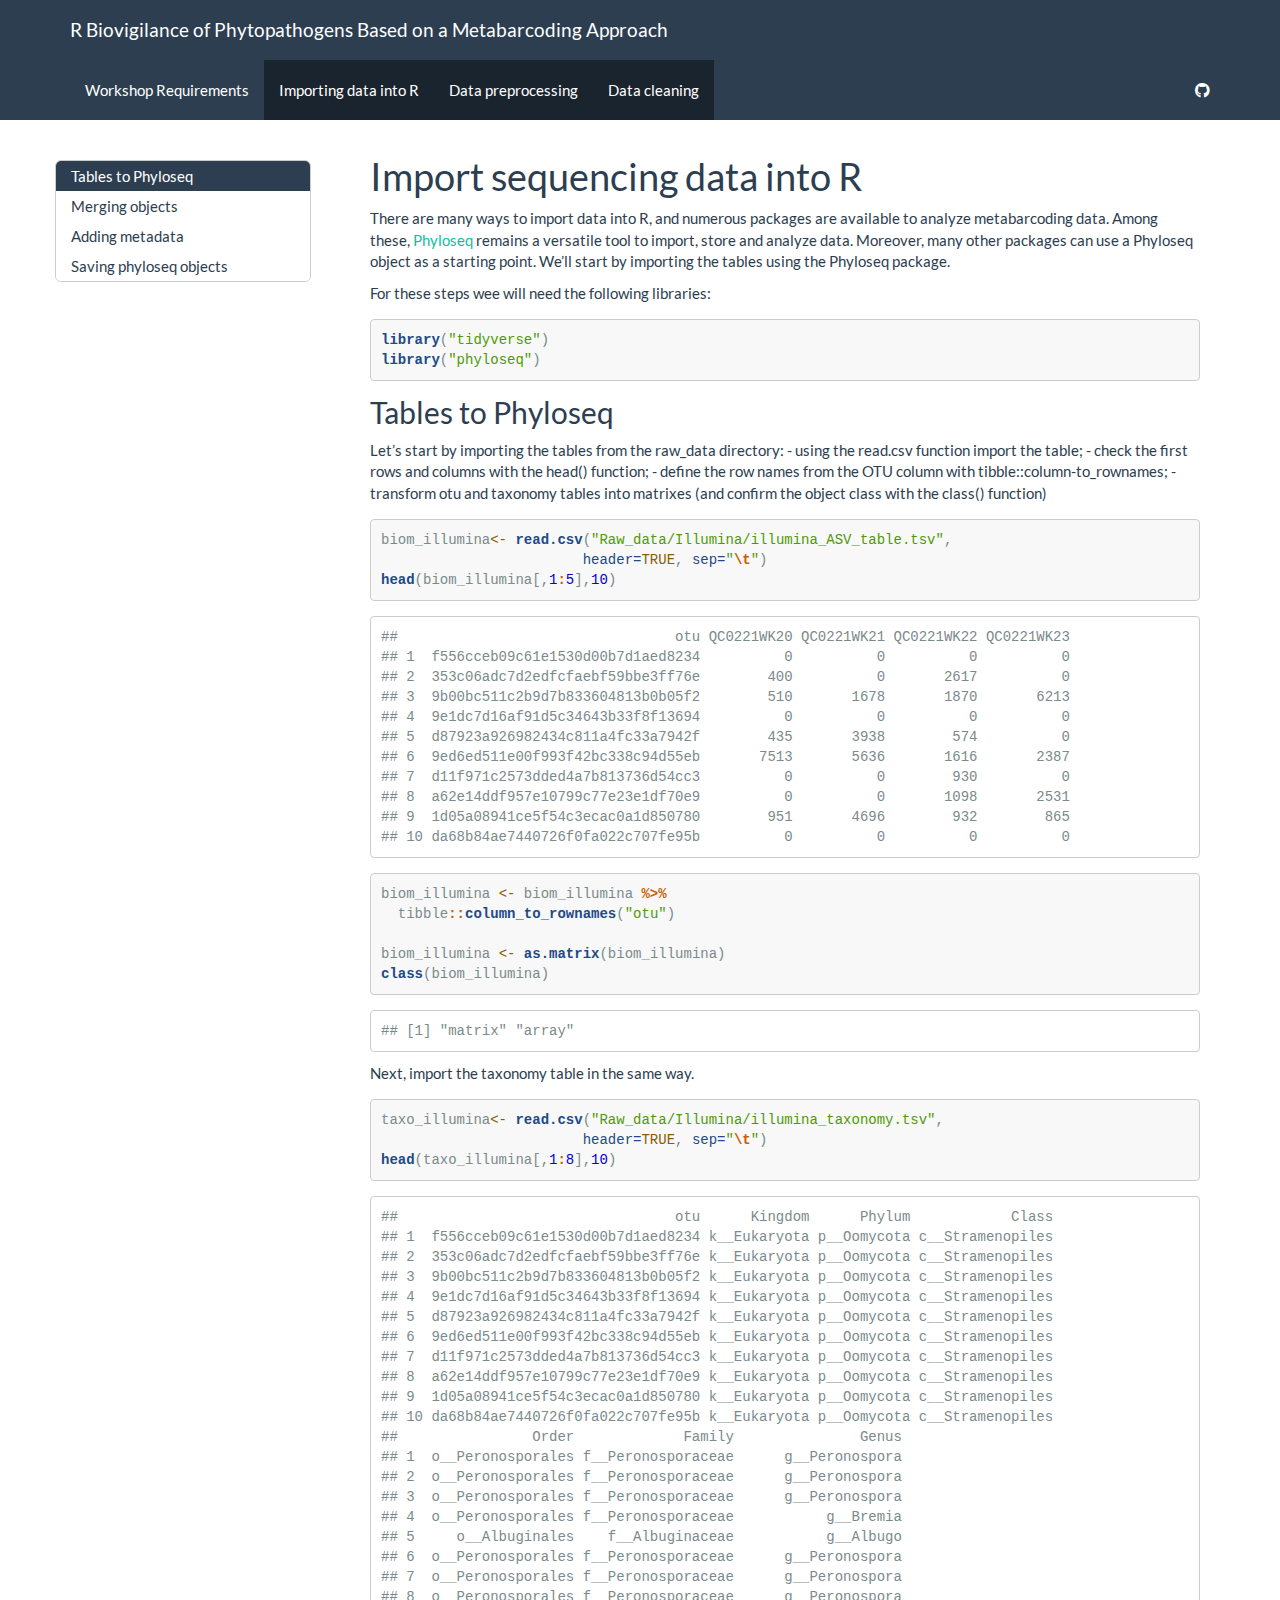
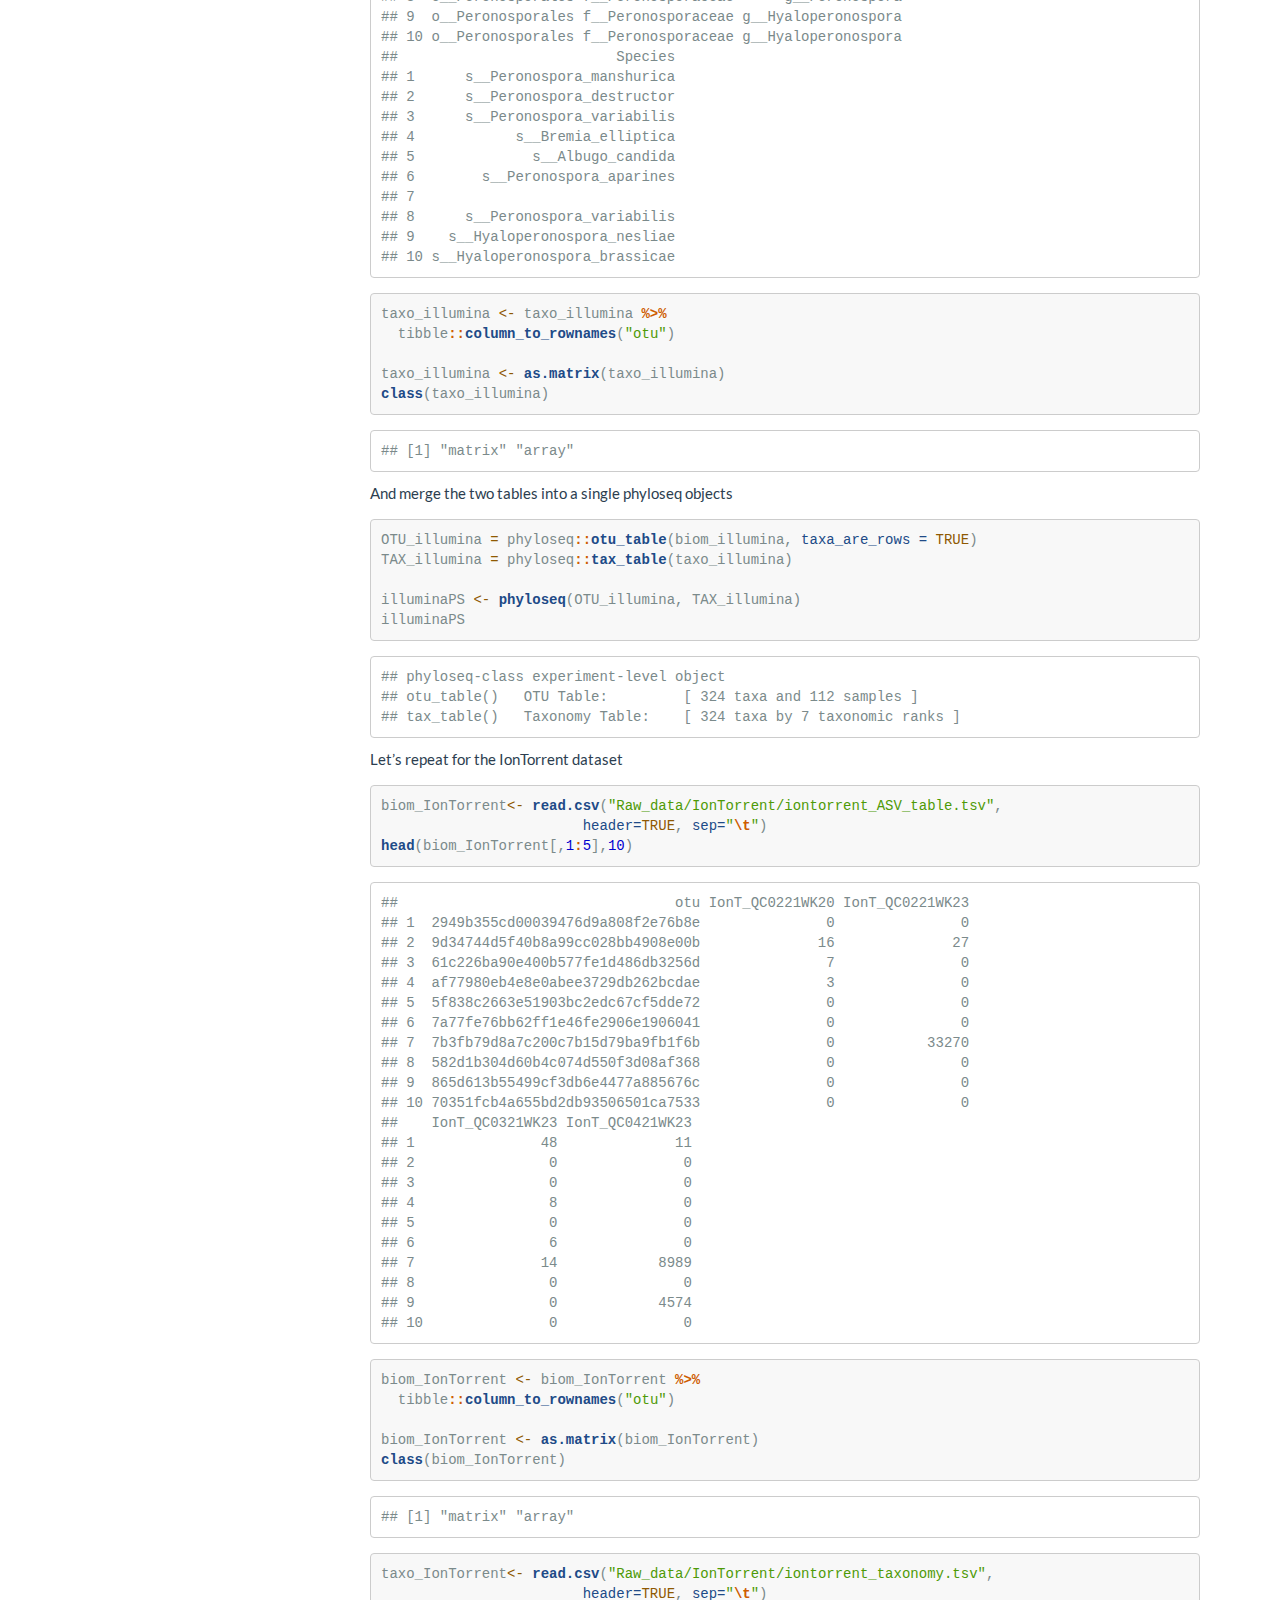
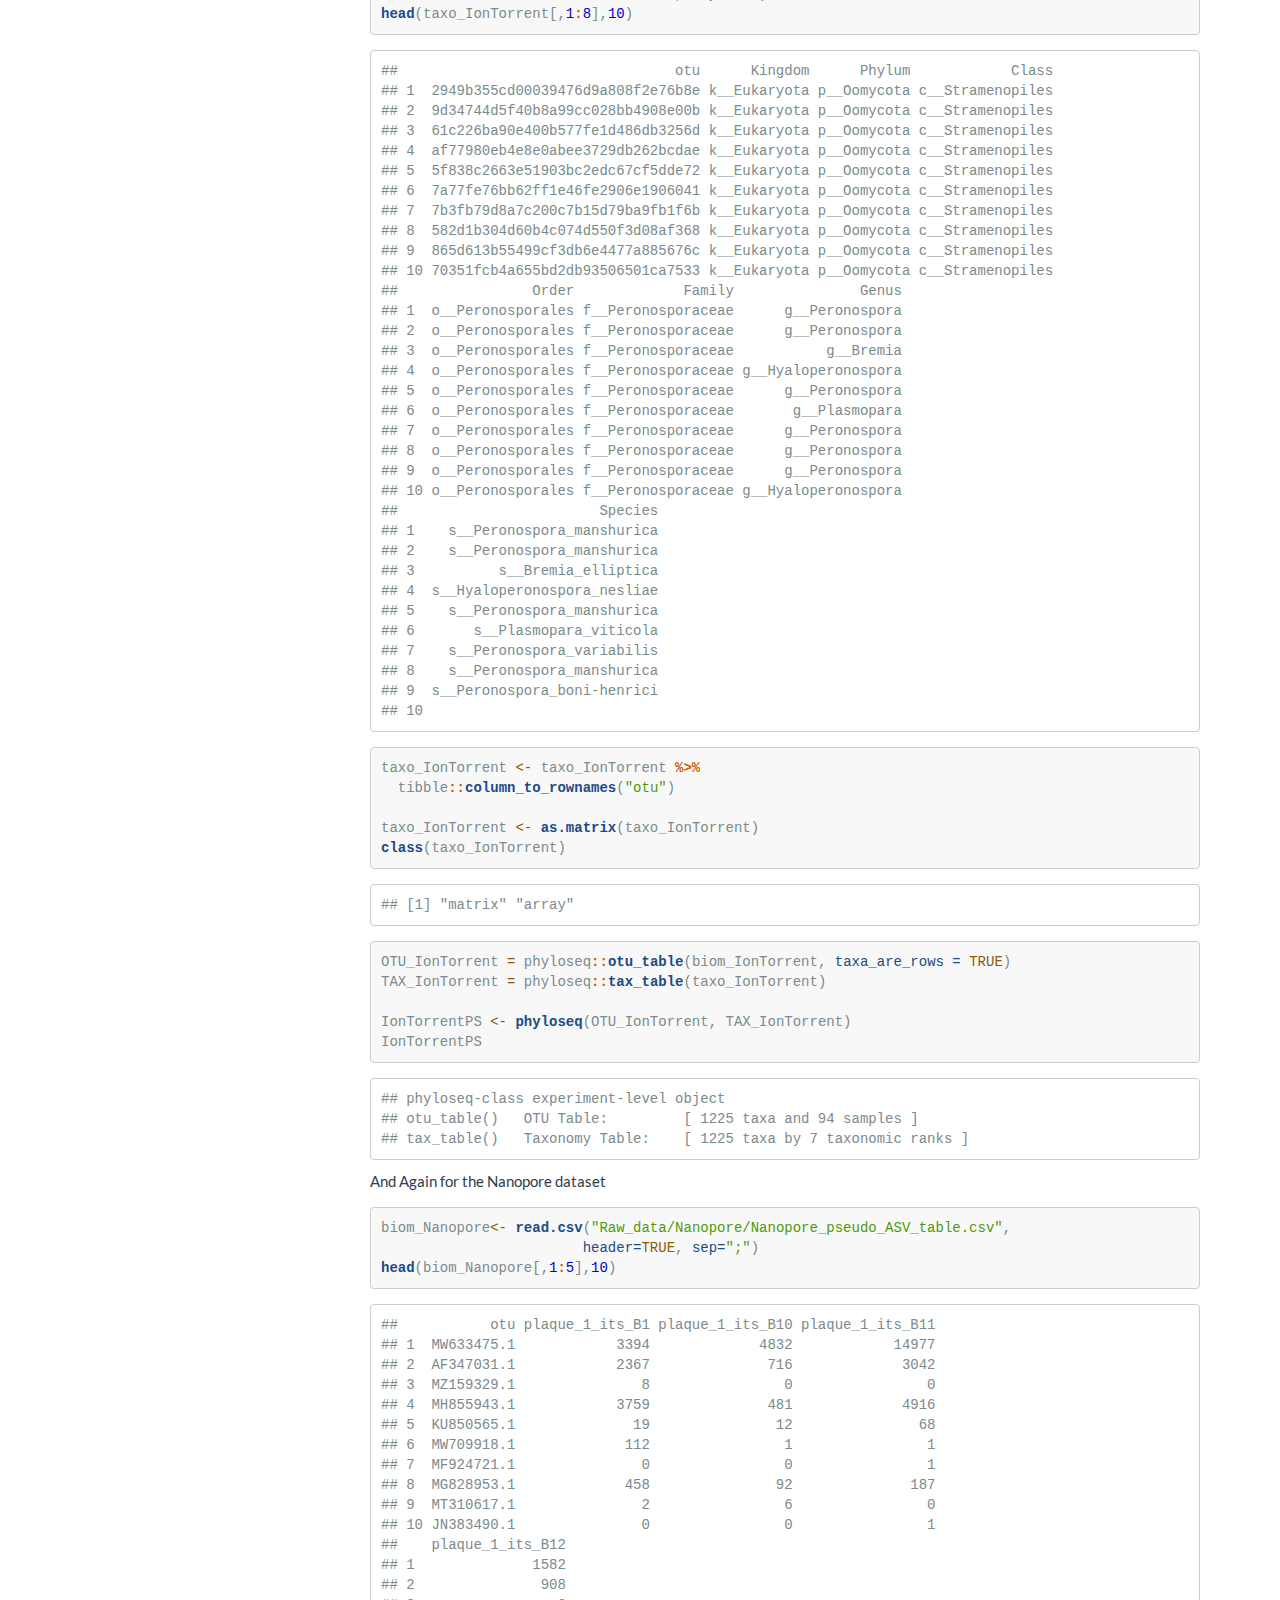
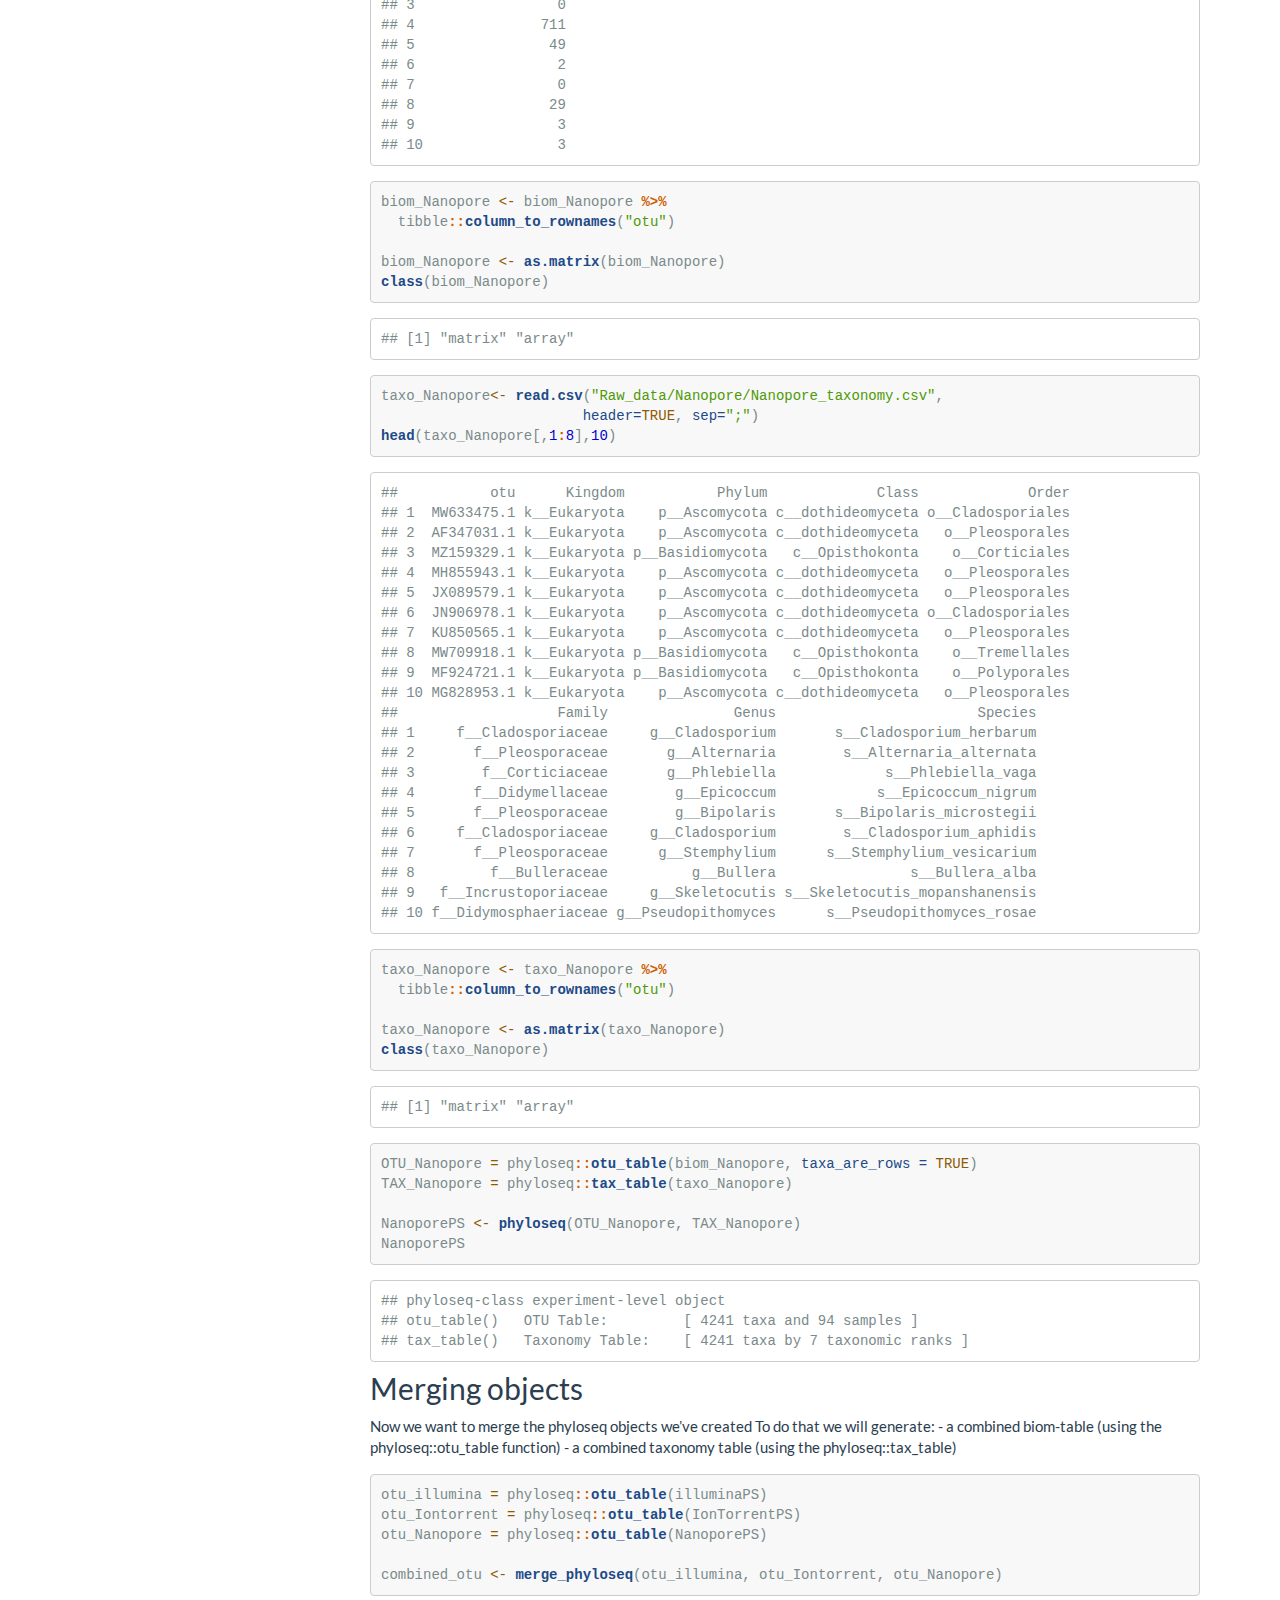
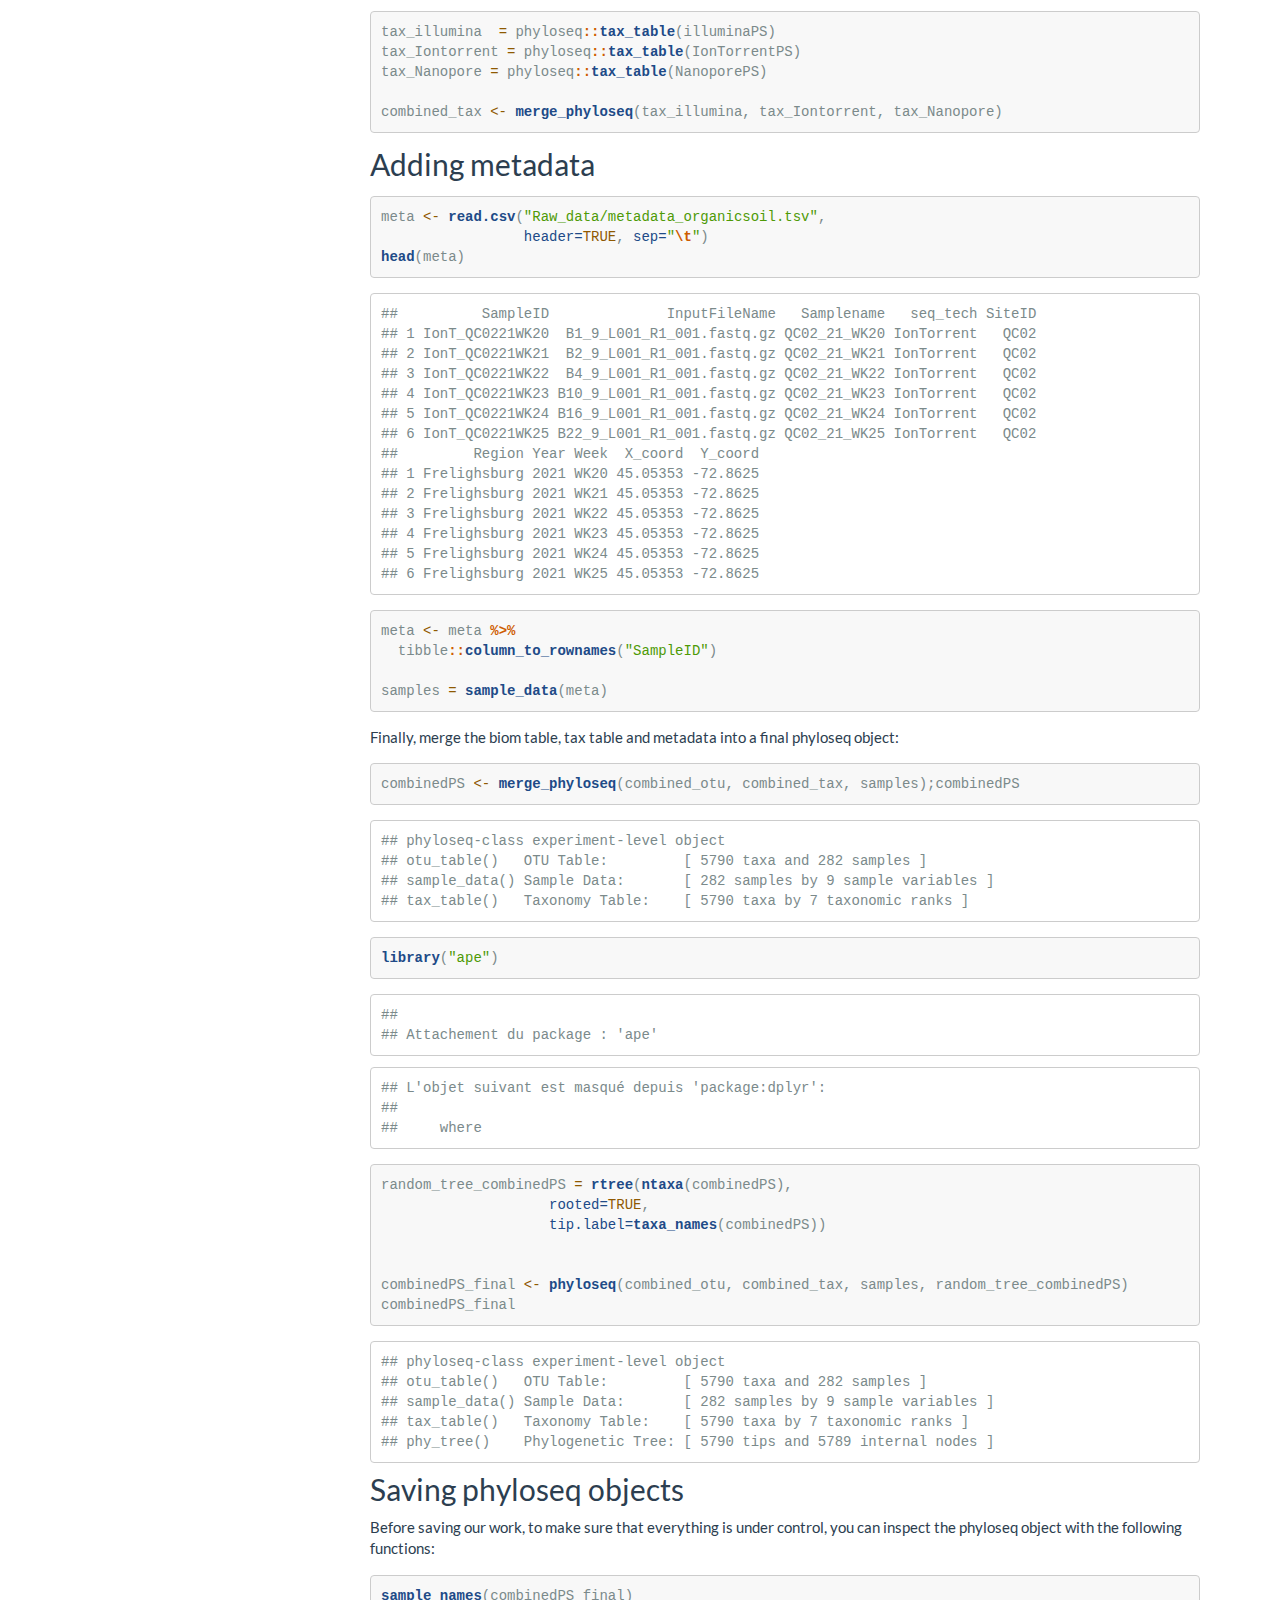
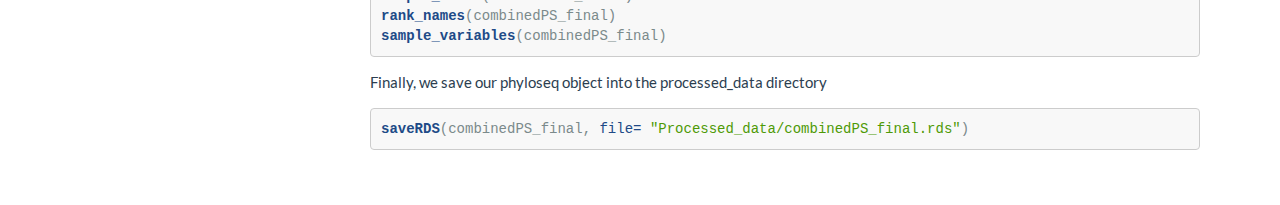
==== commit 96297baf: "update import_data.Rmd" ====
--- a/1_import_data.html
+++ b/1_import_data.html
@@ -686,10 +686,12 @@
 ## otu_table()   OTU Table:         [ 4241 taxa and 94 samples ]
 ## tax_table()   Taxonomy Table:    [ 4241 taxa by 7 taxonomic ranks ]</code></pre>
 </div>
-<div id="merging-phyloseq-objects" class="section level2">
-<h2>Merging Phyloseq objects</h2>
+<div id="merging-objects" class="section level2">
+<h2>Merging objects</h2>
 <p>Now we want to merge the phyloseq objects we’ve created To do that we
-will generate: - a combined biom-table - a combined taxonomy table</p>
+will generate: - a combined biom-table (using the phyloseq::otu_table
+function) - a combined taxonomy table (using the
+phyloseq::tax_table)</p>
 <div class="sourceCode" id="cb32"><pre class="sourceCode r"><code class="sourceCode r"><span id="cb32-1"><a href="#cb32-1" tabindex="-1"></a>otu_illumina <span class="ot">=</span> phyloseq<span class="sc">::</span><span class="fu">otu_table</span>(illuminaPS)</span>
 <span id="cb32-2"><a href="#cb32-2" tabindex="-1"></a>otu_Iontorrent <span class="ot">=</span> phyloseq<span class="sc">::</span><span class="fu">otu_table</span>(IonTorrentPS)</span>
 <span id="cb32-3"><a href="#cb32-3" tabindex="-1"></a>otu_Nanopore <span class="ot">=</span> phyloseq<span class="sc">::</span><span class="fu">otu_table</span>(NanoporePS)</span>
@@ -703,7 +705,7 @@
 </div>
 <div id="adding-metadata" class="section level2">
 <h2>Adding metadata</h2>
-<div class="sourceCode" id="cb34"><pre class="sourceCode r"><code class="sourceCode r"><span id="cb34-1"><a href="#cb34-1" tabindex="-1"></a>meta <span class="ot">&lt;-</span> <span class="fu">read.csv</span>(<span class="st">&quot;Raw_data/metadata_organicsoil1.tsv&quot;</span>, </span>
+<div class="sourceCode" id="cb34"><pre class="sourceCode r"><code class="sourceCode r"><span id="cb34-1"><a href="#cb34-1" tabindex="-1"></a>meta <span class="ot">&lt;-</span> <span class="fu">read.csv</span>(<span class="st">&quot;Raw_data/metadata_organicsoil.tsv&quot;</span>, </span>
 <span id="cb34-2"><a href="#cb34-2" tabindex="-1"></a>                 <span class="at">header=</span><span class="cn">TRUE</span>, <span class="at">sep=</span><span class="st">&quot;</span><span class="sc">\t</span><span class="st">&quot;</span>)</span>
 <span id="cb34-3"><a href="#cb34-3" tabindex="-1"></a><span class="fu">head</span>(meta)</span></code></pre></div>
 <pre><code>##          SampleID              InputFileName   Samplename   seq_tech SiteID
@@ -724,15 +726,43 @@
 <span id="cb36-2"><a href="#cb36-2" tabindex="-1"></a>  tibble<span class="sc">::</span><span class="fu">column_to_rownames</span>(<span class="st">&quot;SampleID&quot;</span>)</span>
 <span id="cb36-3"><a href="#cb36-3" tabindex="-1"></a></span>
 <span id="cb36-4"><a href="#cb36-4" tabindex="-1"></a>samples <span class="ot">=</span> <span class="fu">sample_data</span>(meta)</span></code></pre></div>
-<p>merge the otu, tax and meta objects into a final PS object:</p>
+<p>Finally, merge the biom table, tax table and metadata into a final
+phyloseq object:</p>
 <div class="sourceCode" id="cb37"><pre class="sourceCode r"><code class="sourceCode r"><span id="cb37-1"><a href="#cb37-1" tabindex="-1"></a>combinedPS <span class="ot">&lt;-</span> <span class="fu">merge_phyloseq</span>(combined_otu, combined_tax, samples);combinedPS</span></code></pre></div>
 <pre><code>## phyloseq-class experiment-level object
 ## otu_table()   OTU Table:         [ 5790 taxa and 282 samples ]
 ## sample_data() Sample Data:       [ 282 samples by 9 sample variables ]
 ## tax_table()   Taxonomy Table:    [ 5790 taxa by 7 taxonomic ranks ]</code></pre>
+<div class="sourceCode" id="cb39"><pre class="sourceCode r"><code class="sourceCode r"><span id="cb39-1"><a href="#cb39-1" tabindex="-1"></a><span class="fu">library</span>(<span class="st">&quot;ape&quot;</span>)</span></code></pre></div>
+<pre><code>## 
+## Attachement du package : &#39;ape&#39;</code></pre>
+<pre><code>## L&#39;objet suivant est masqué depuis &#39;package:dplyr&#39;:
+## 
+##     where</code></pre>
+<div class="sourceCode" id="cb42"><pre class="sourceCode r"><code class="sourceCode r"><span id="cb42-1"><a href="#cb42-1" tabindex="-1"></a>random_tree_combinedPS <span class="ot">=</span> <span class="fu">rtree</span>(<span class="fu">ntaxa</span>(combinedPS), </span>
+<span id="cb42-2"><a href="#cb42-2" tabindex="-1"></a>                    <span class="at">rooted=</span><span class="cn">TRUE</span>, </span>
+<span id="cb42-3"><a href="#cb42-3" tabindex="-1"></a>                    <span class="at">tip.label=</span><span class="fu">taxa_names</span>(combinedPS))</span>
+<span id="cb42-4"><a href="#cb42-4" tabindex="-1"></a></span>
+<span id="cb42-5"><a href="#cb42-5" tabindex="-1"></a></span>
+<span id="cb42-6"><a href="#cb42-6" tabindex="-1"></a>combinedPS_final <span class="ot">&lt;-</span> <span class="fu">phyloseq</span>(combined_otu, combined_tax, samples, random_tree_combinedPS)</span>
+<span id="cb42-7"><a href="#cb42-7" tabindex="-1"></a>combinedPS_final</span></code></pre></div>
+<pre><code>## phyloseq-class experiment-level object
+## otu_table()   OTU Table:         [ 5790 taxa and 282 samples ]
+## sample_data() Sample Data:       [ 282 samples by 9 sample variables ]
+## tax_table()   Taxonomy Table:    [ 5790 taxa by 7 taxonomic ranks ]
+## phy_tree()    Phylogenetic Tree: [ 5790 tips and 5789 internal nodes ]</code></pre>
 </div>
 <div id="saving-phyloseq-objects" class="section level2">
 <h2>Saving phyloseq objects</h2>
+<p>Before saving our work, to make sure that everything is under
+control, you can inspect the phyloseq object with the following
+functions:</p>
+<div class="sourceCode" id="cb44"><pre class="sourceCode r"><code class="sourceCode r"><span id="cb44-1"><a href="#cb44-1" tabindex="-1"></a><span class="fu">sample_names</span>(combinedPS_final)</span>
+<span id="cb44-2"><a href="#cb44-2" tabindex="-1"></a><span class="fu">rank_names</span>(combinedPS_final)</span>
+<span id="cb44-3"><a href="#cb44-3" tabindex="-1"></a><span class="fu">sample_variables</span>(combinedPS_final)</span></code></pre></div>
+<p>Finally, we save our phyloseq object into the processed_data
+directory</p>
+<div class="sourceCode" id="cb45"><pre class="sourceCode r"><code class="sourceCode r"><span id="cb45-1"><a href="#cb45-1" tabindex="-1"></a><span class="fu">saveRDS</span>(combinedPS_final, <span class="at">file=</span> <span class="st">&quot;Processed_data/combinedPS_final.rds&quot;</span>)</span></code></pre></div>
 </div>
 
 
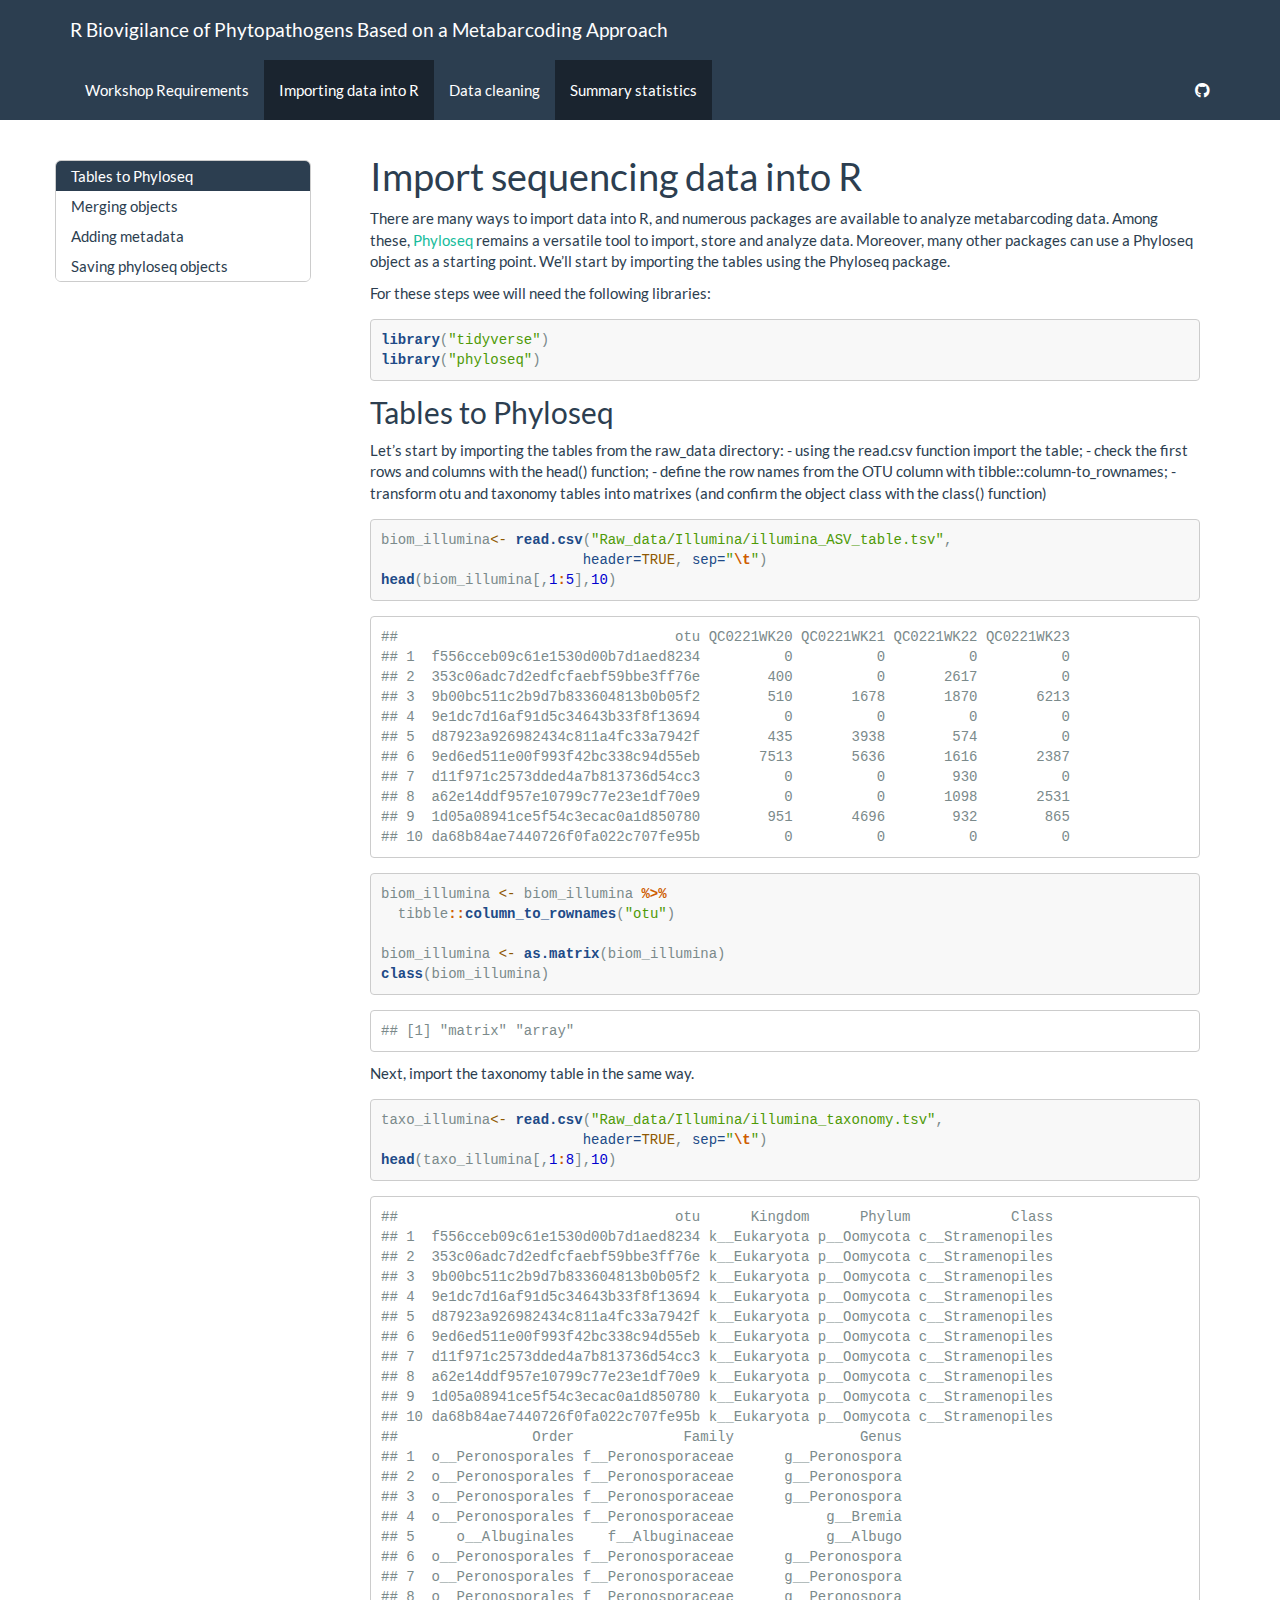
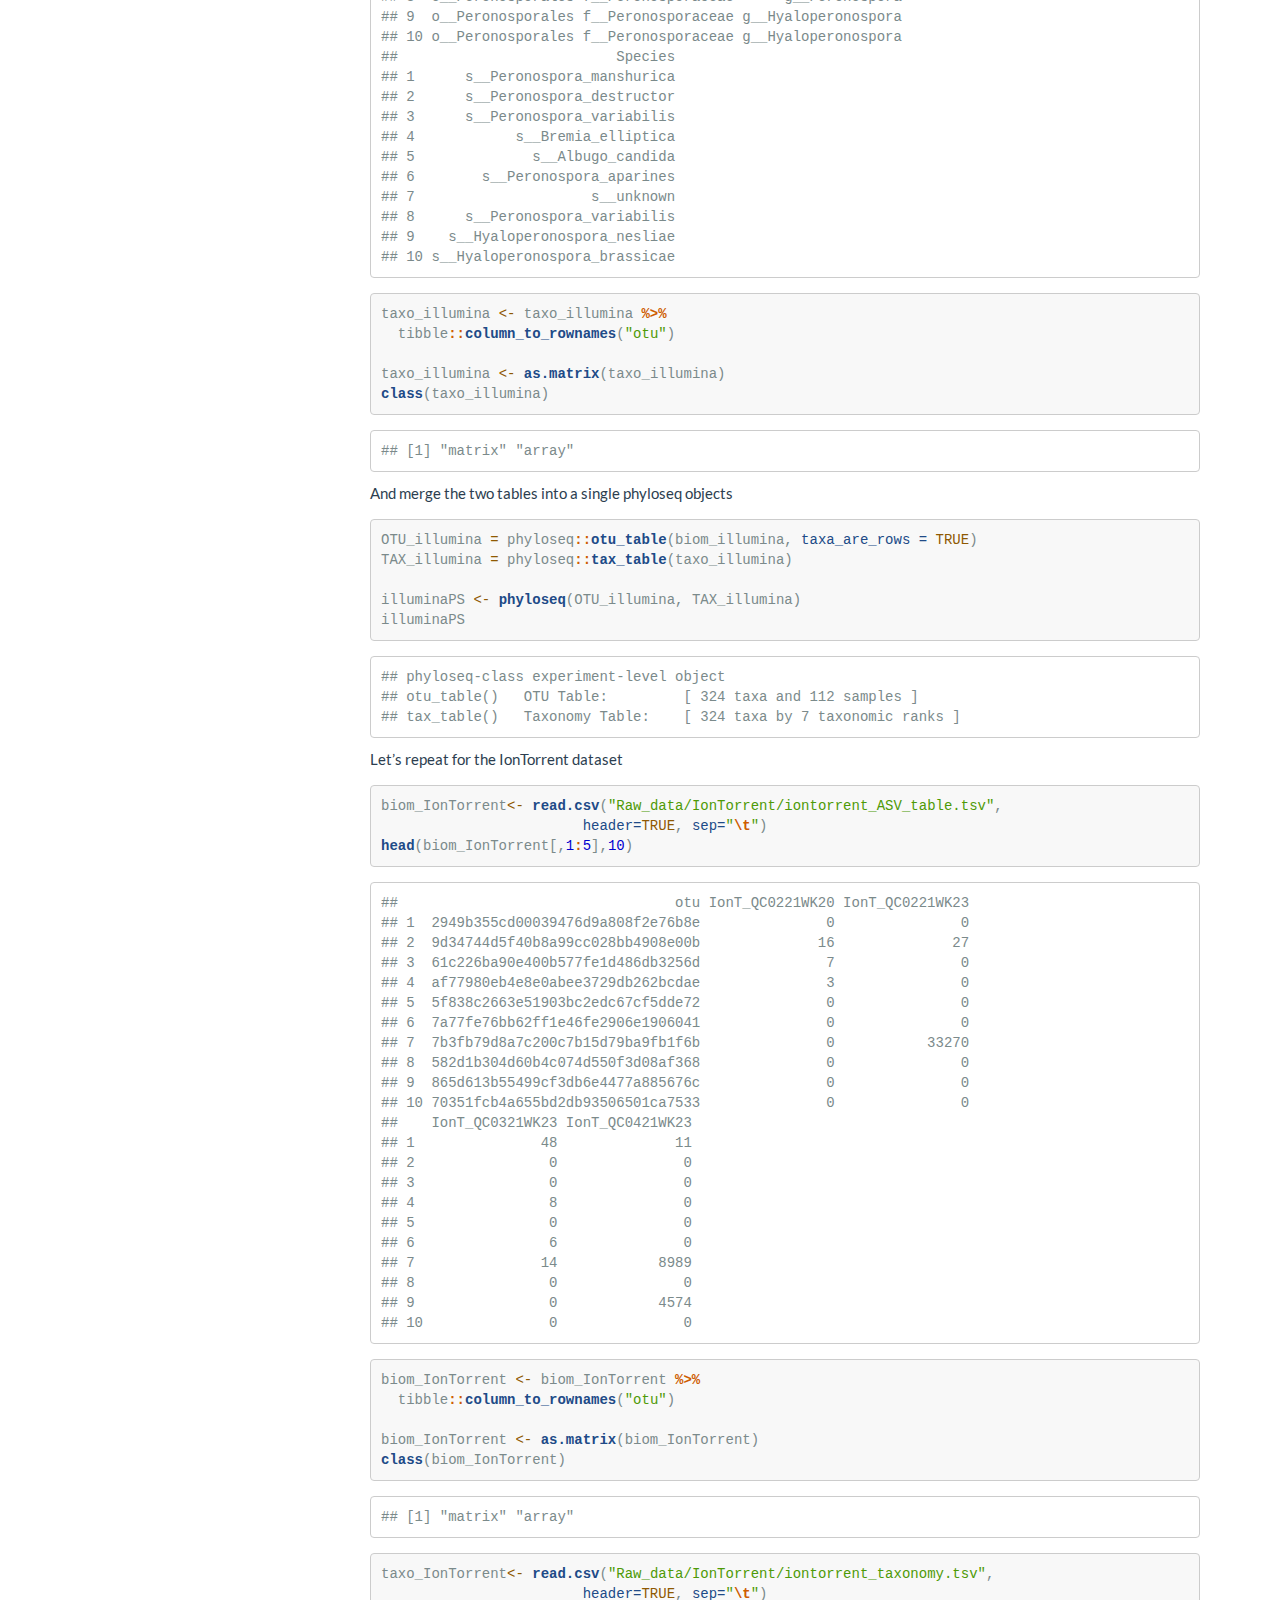
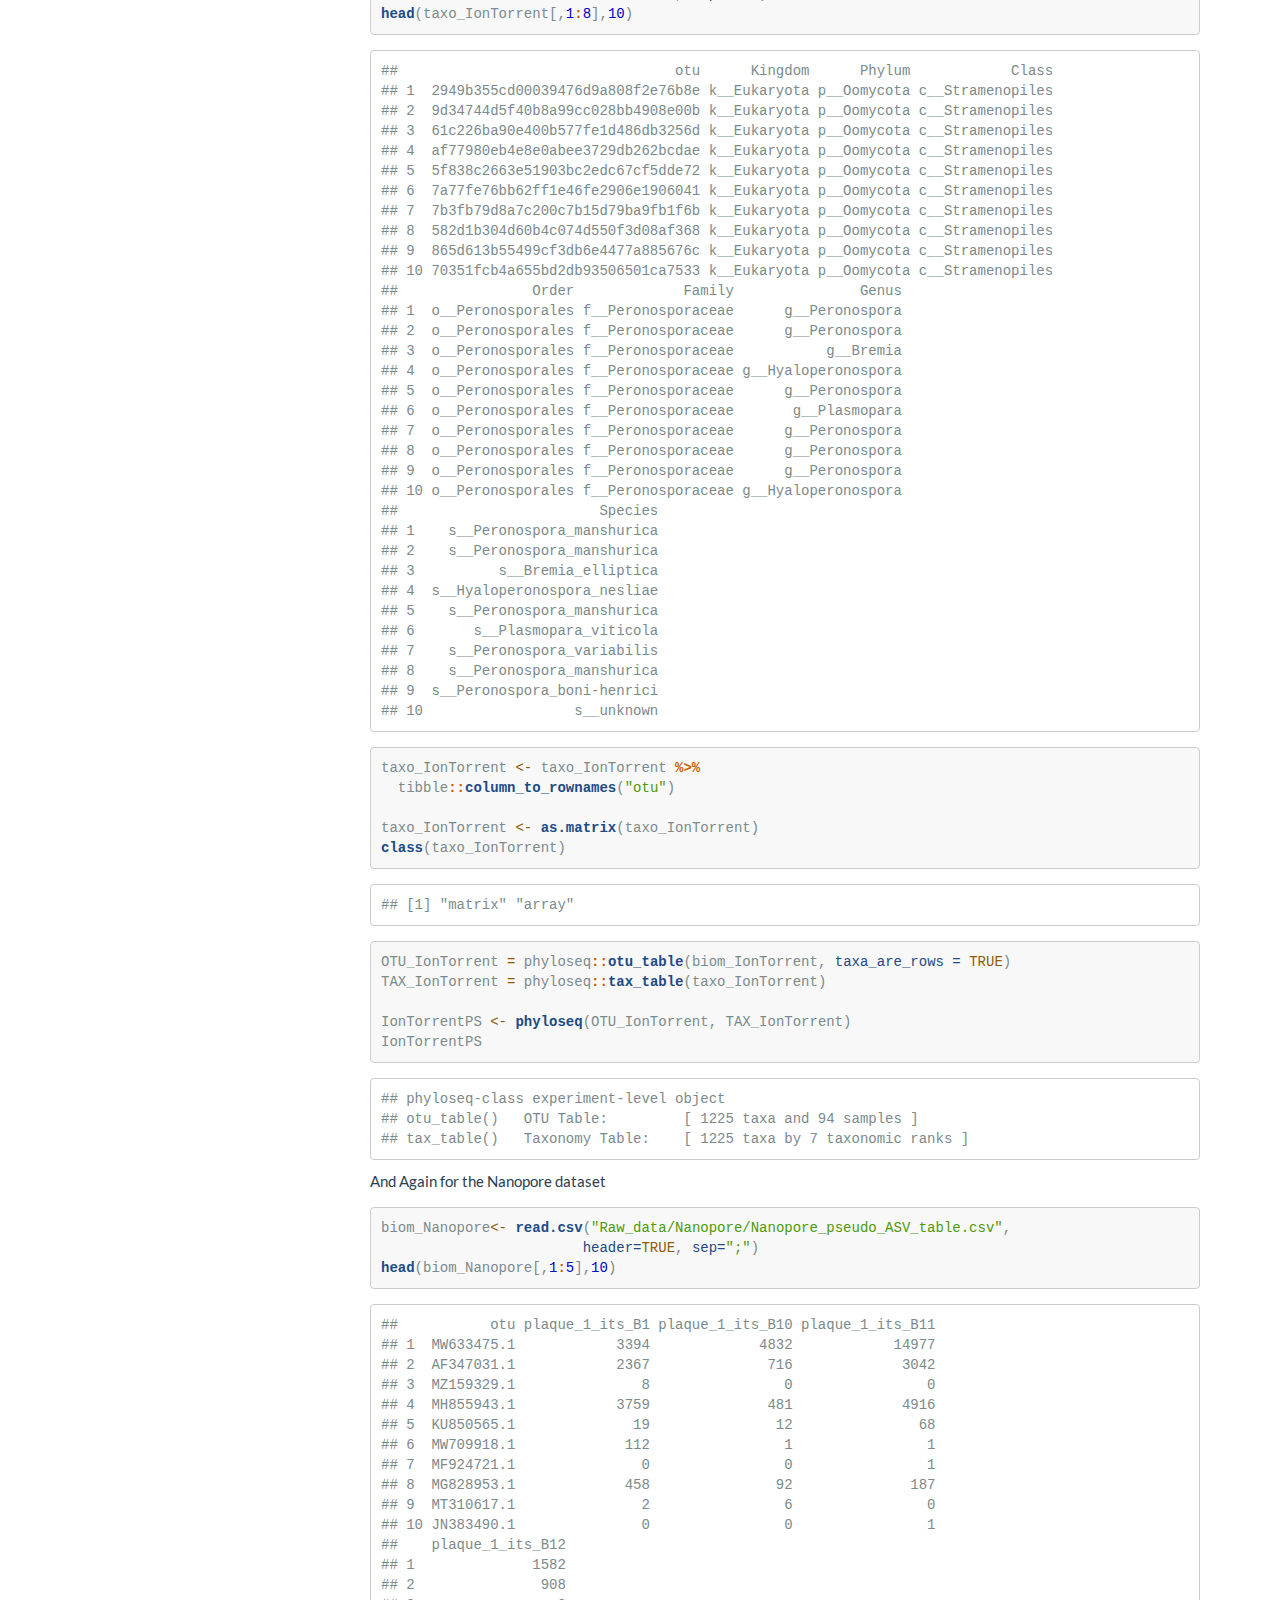
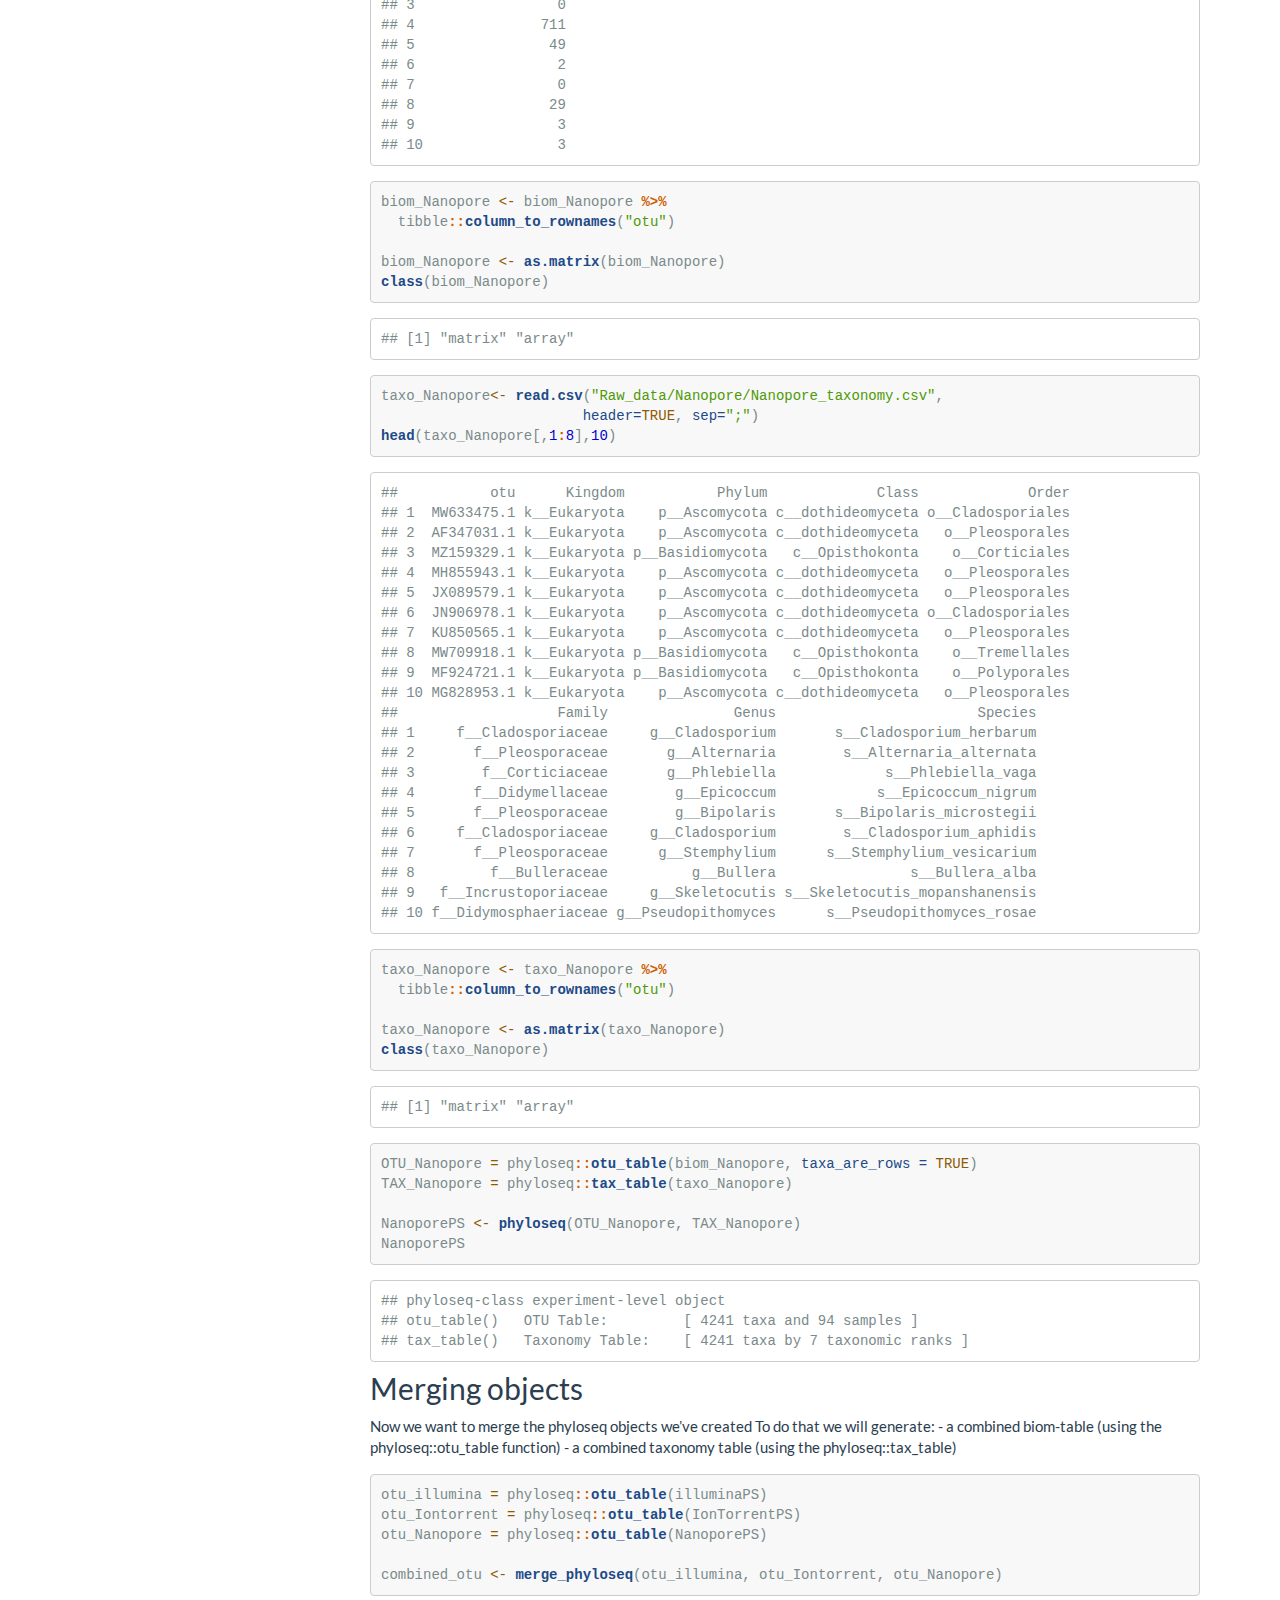
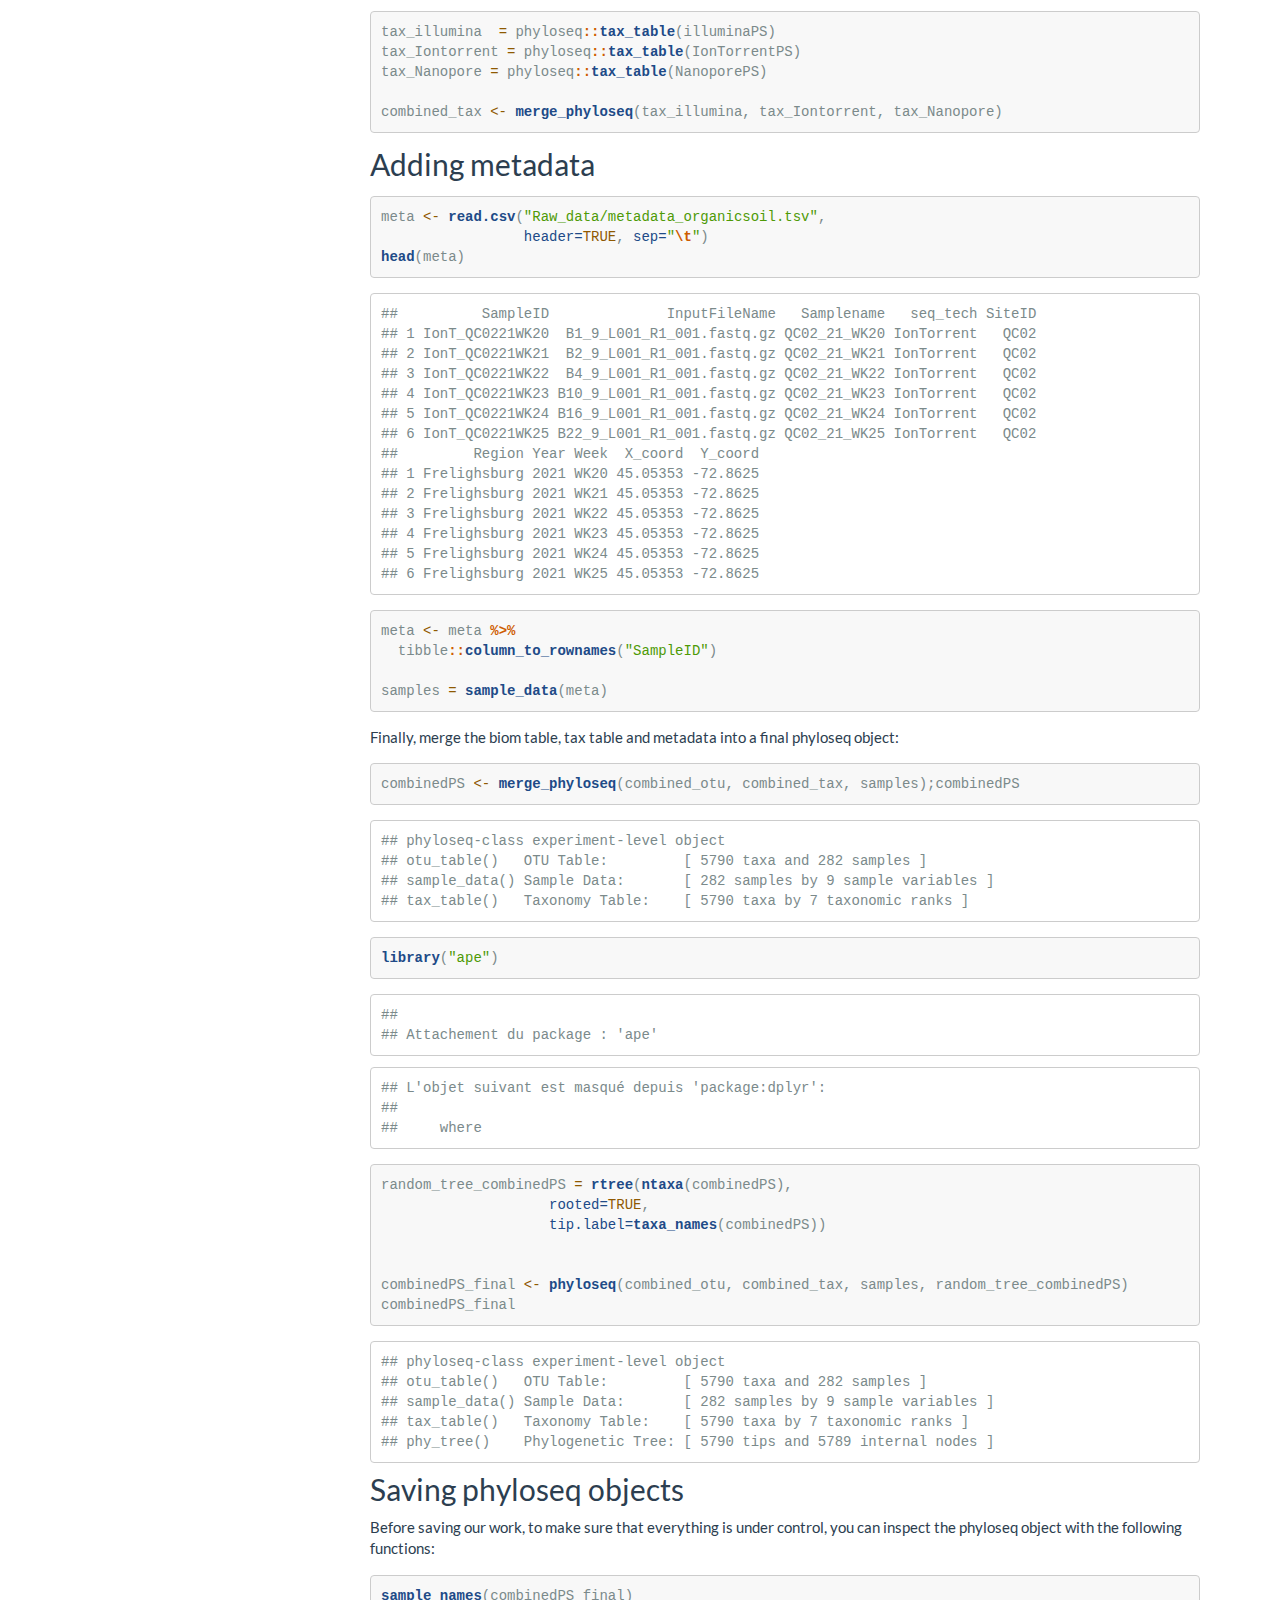
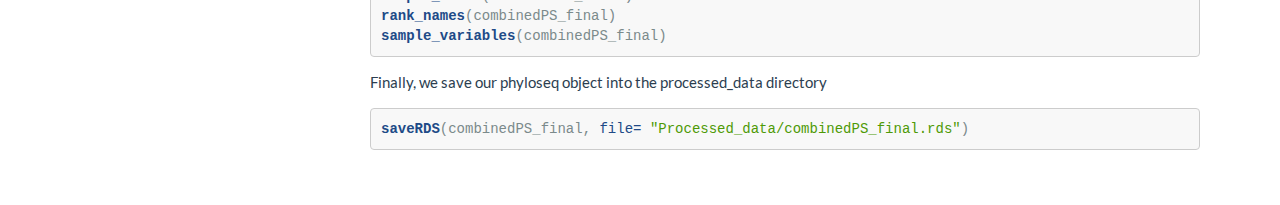
==== commit e61334d0: "website update" ====
--- a/1_import_data.html
+++ b/1_import_data.html
@@ -416,10 +416,10 @@
   <a href="1_import_data.html">Importing data into R</a>
 </li>
 <li>
-  <a href="1_import_data.html">Data preprocessing</a>
+  <a href="2_preprocessing.html">Data cleaning</a>
 </li>
 <li>
-  <a href="1_import_data.html">Data cleaning</a>
+  <a href="1_import_data.html">Summary statistics</a>
 </li>
       </ul>
       <ul class="nav navbar-nav navbar-right">
@@ -513,7 +513,7 @@
 ## 4            s__Bremia_elliptica
 ## 5              s__Albugo_candida
 ## 6        s__Peronospora_aparines
-## 7                               
+## 7                     s__unknown
 ## 8      s__Peronospora_variabilis
 ## 9    s__Hyaloperonospora_nesliae
 ## 10 s__Hyaloperonospora_brassicae</code></pre>
@@ -599,7 +599,7 @@
 ## 7    s__Peronospora_variabilis
 ## 8    s__Peronospora_manshurica
 ## 9  s__Peronospora_boni-henrici
-## 10</code></pre>
+## 10                  s__unknown</code></pre>
 <div class="sourceCode" id="cb18"><pre class="sourceCode r"><code class="sourceCode r"><span id="cb18-1"><a href="#cb18-1" tabindex="-1"></a>taxo_IonTorrent <span class="ot">&lt;-</span> taxo_IonTorrent <span class="sc">%&gt;%</span></span>
 <span id="cb18-2"><a href="#cb18-2" tabindex="-1"></a>  tibble<span class="sc">::</span><span class="fu">column_to_rownames</span>(<span class="st">&quot;otu&quot;</span>) </span>
 <span id="cb18-3"><a href="#cb18-3" tabindex="-1"></a></span>
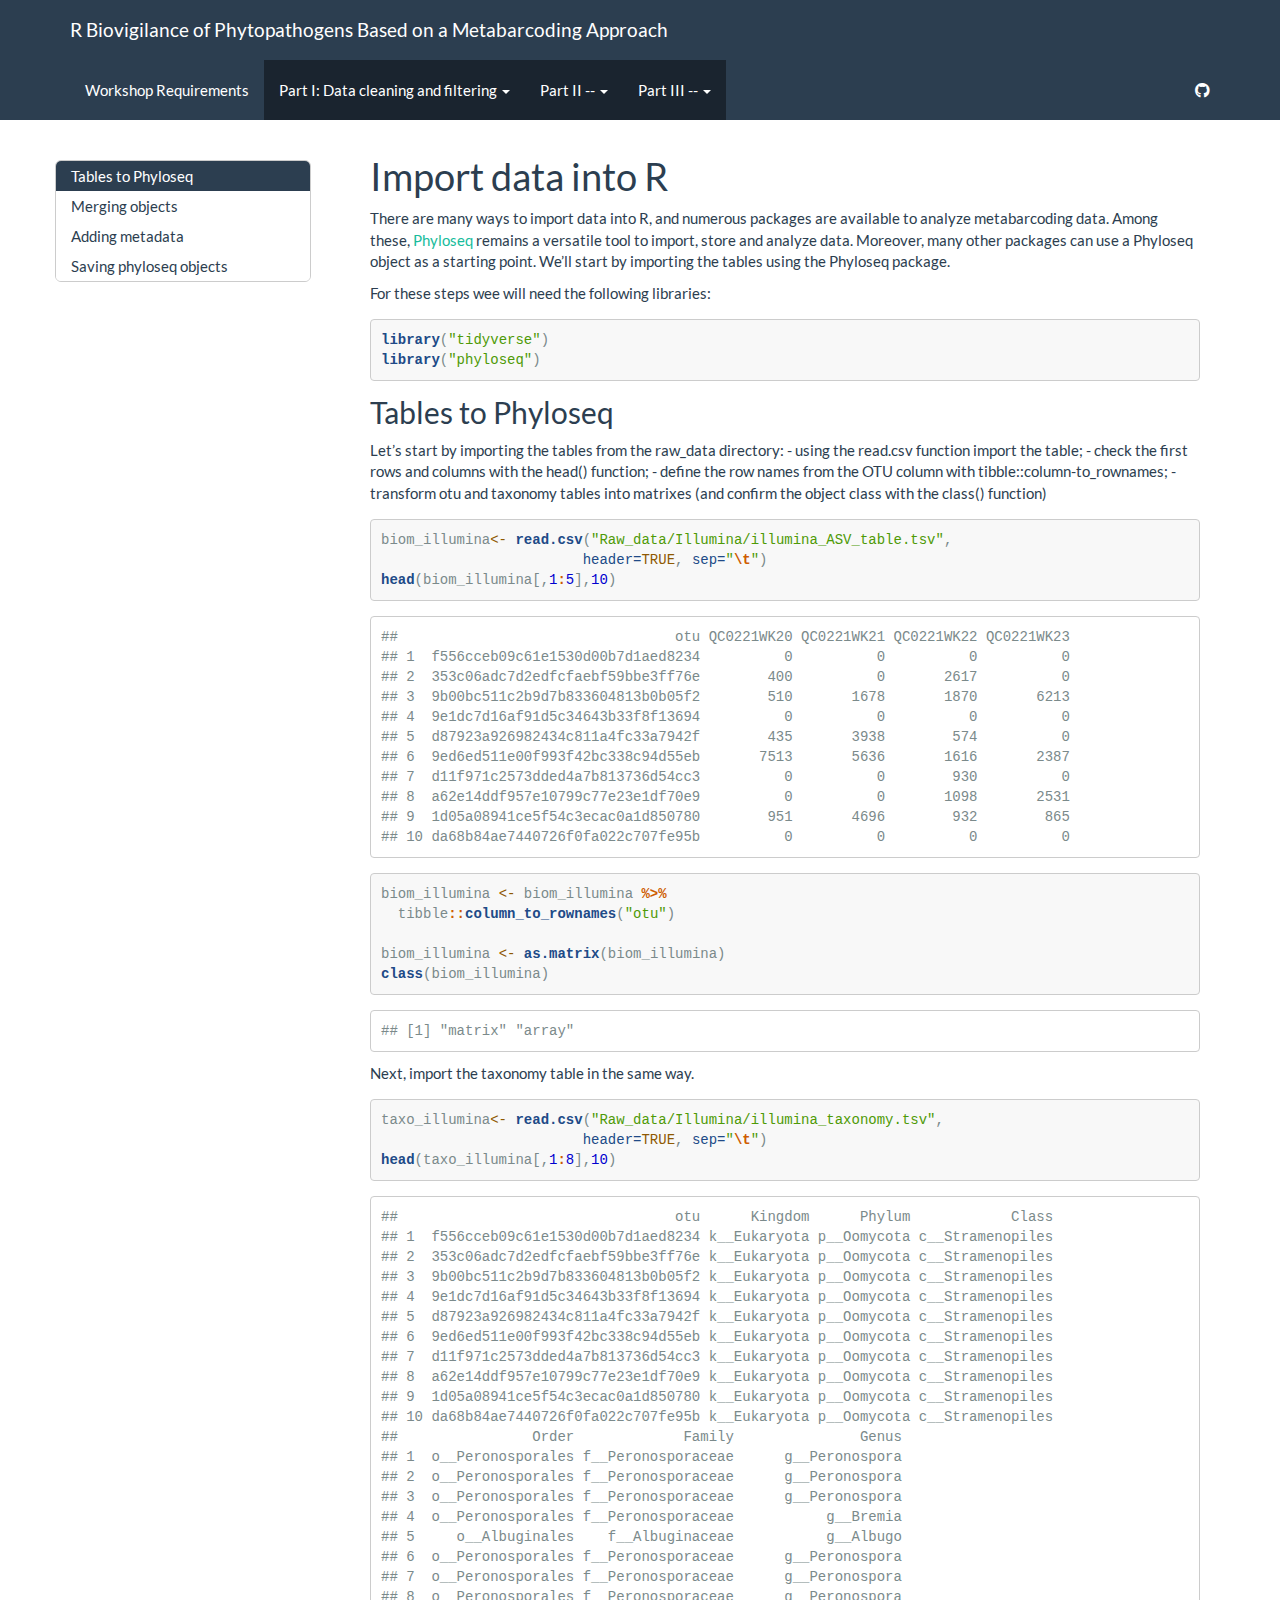
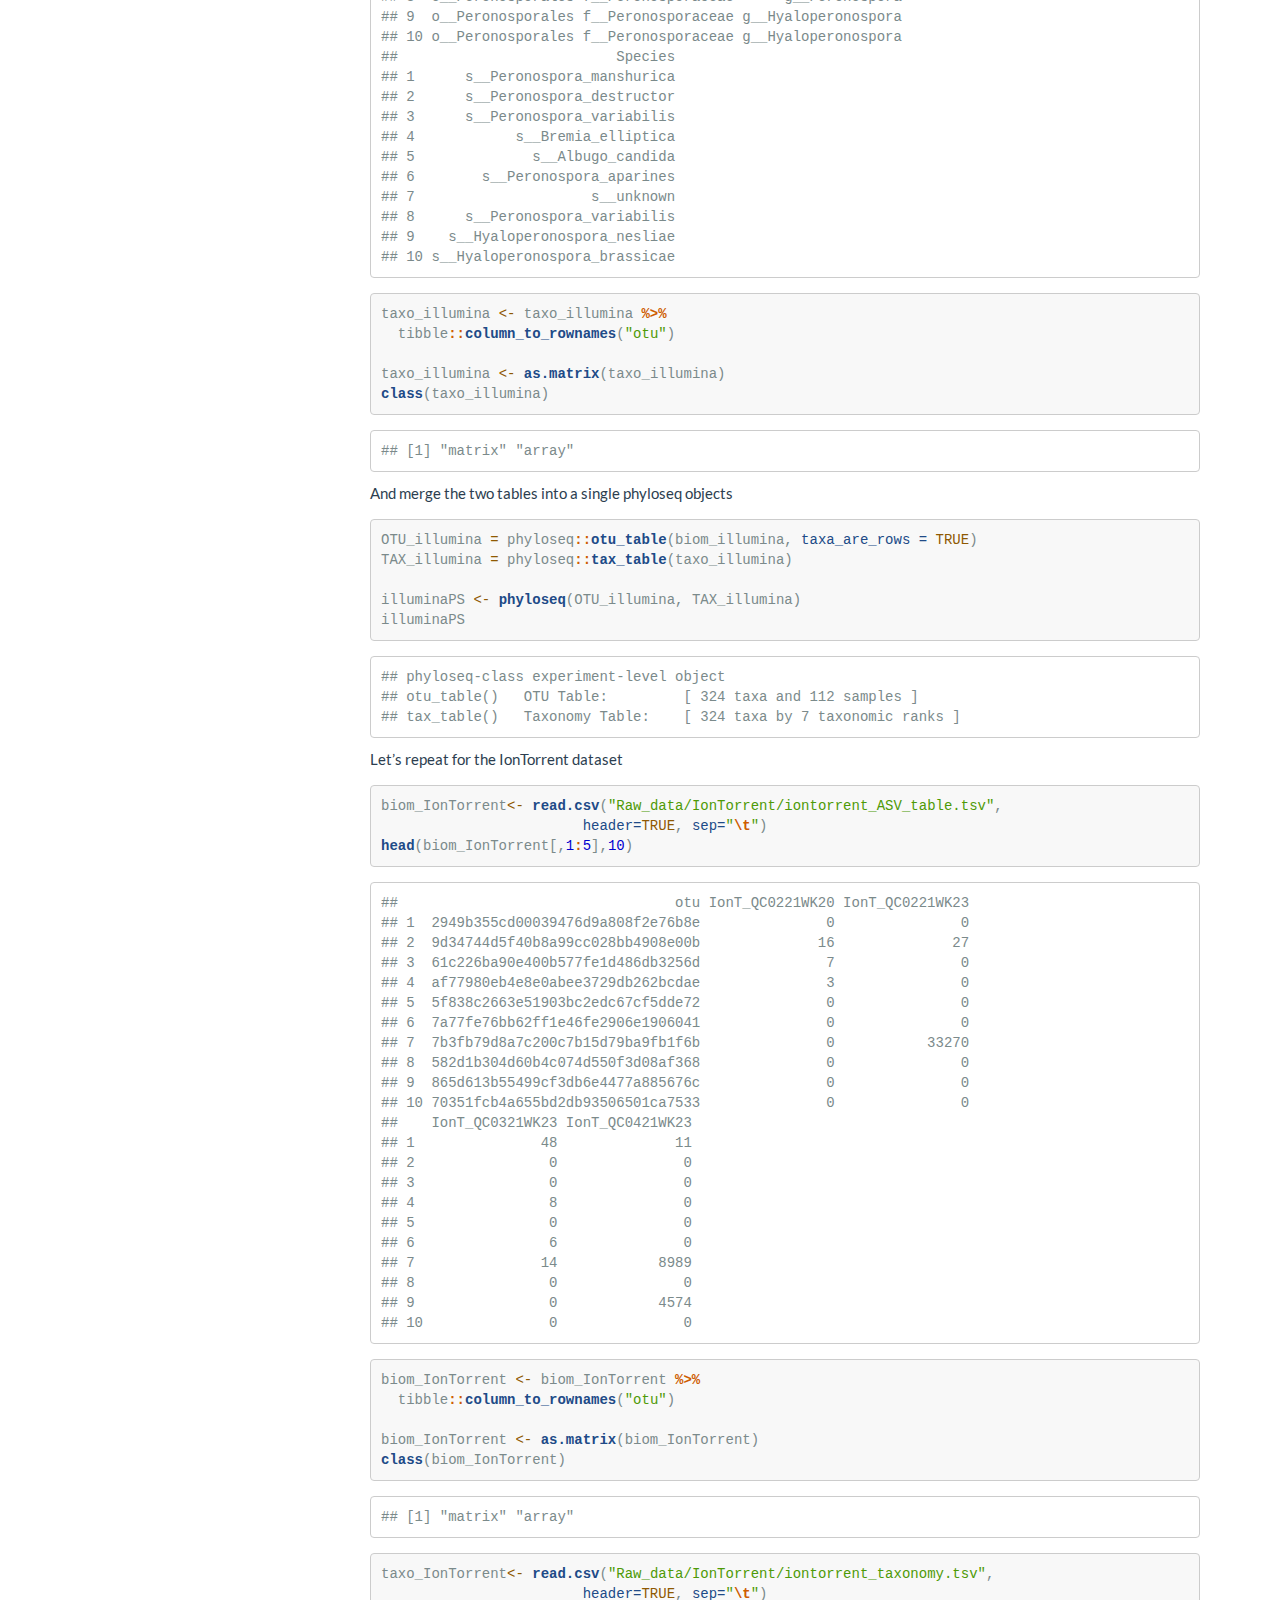
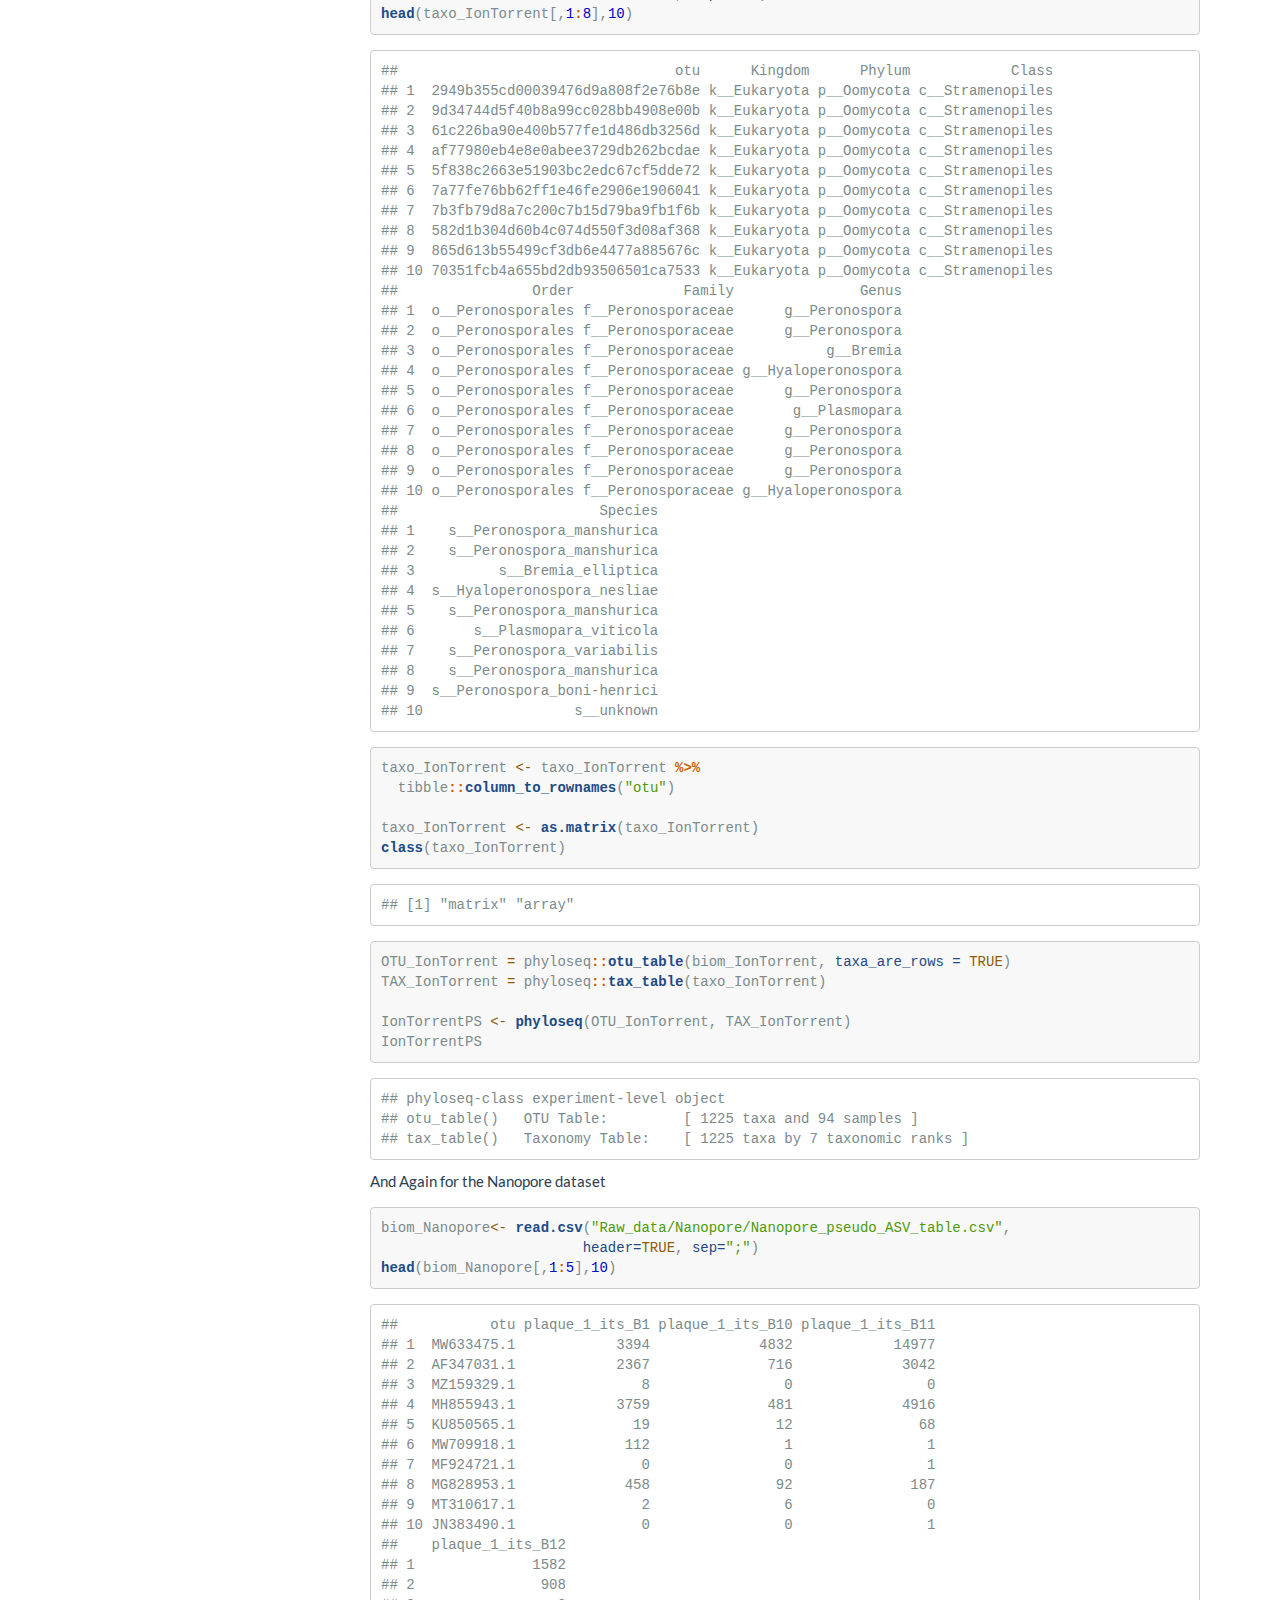
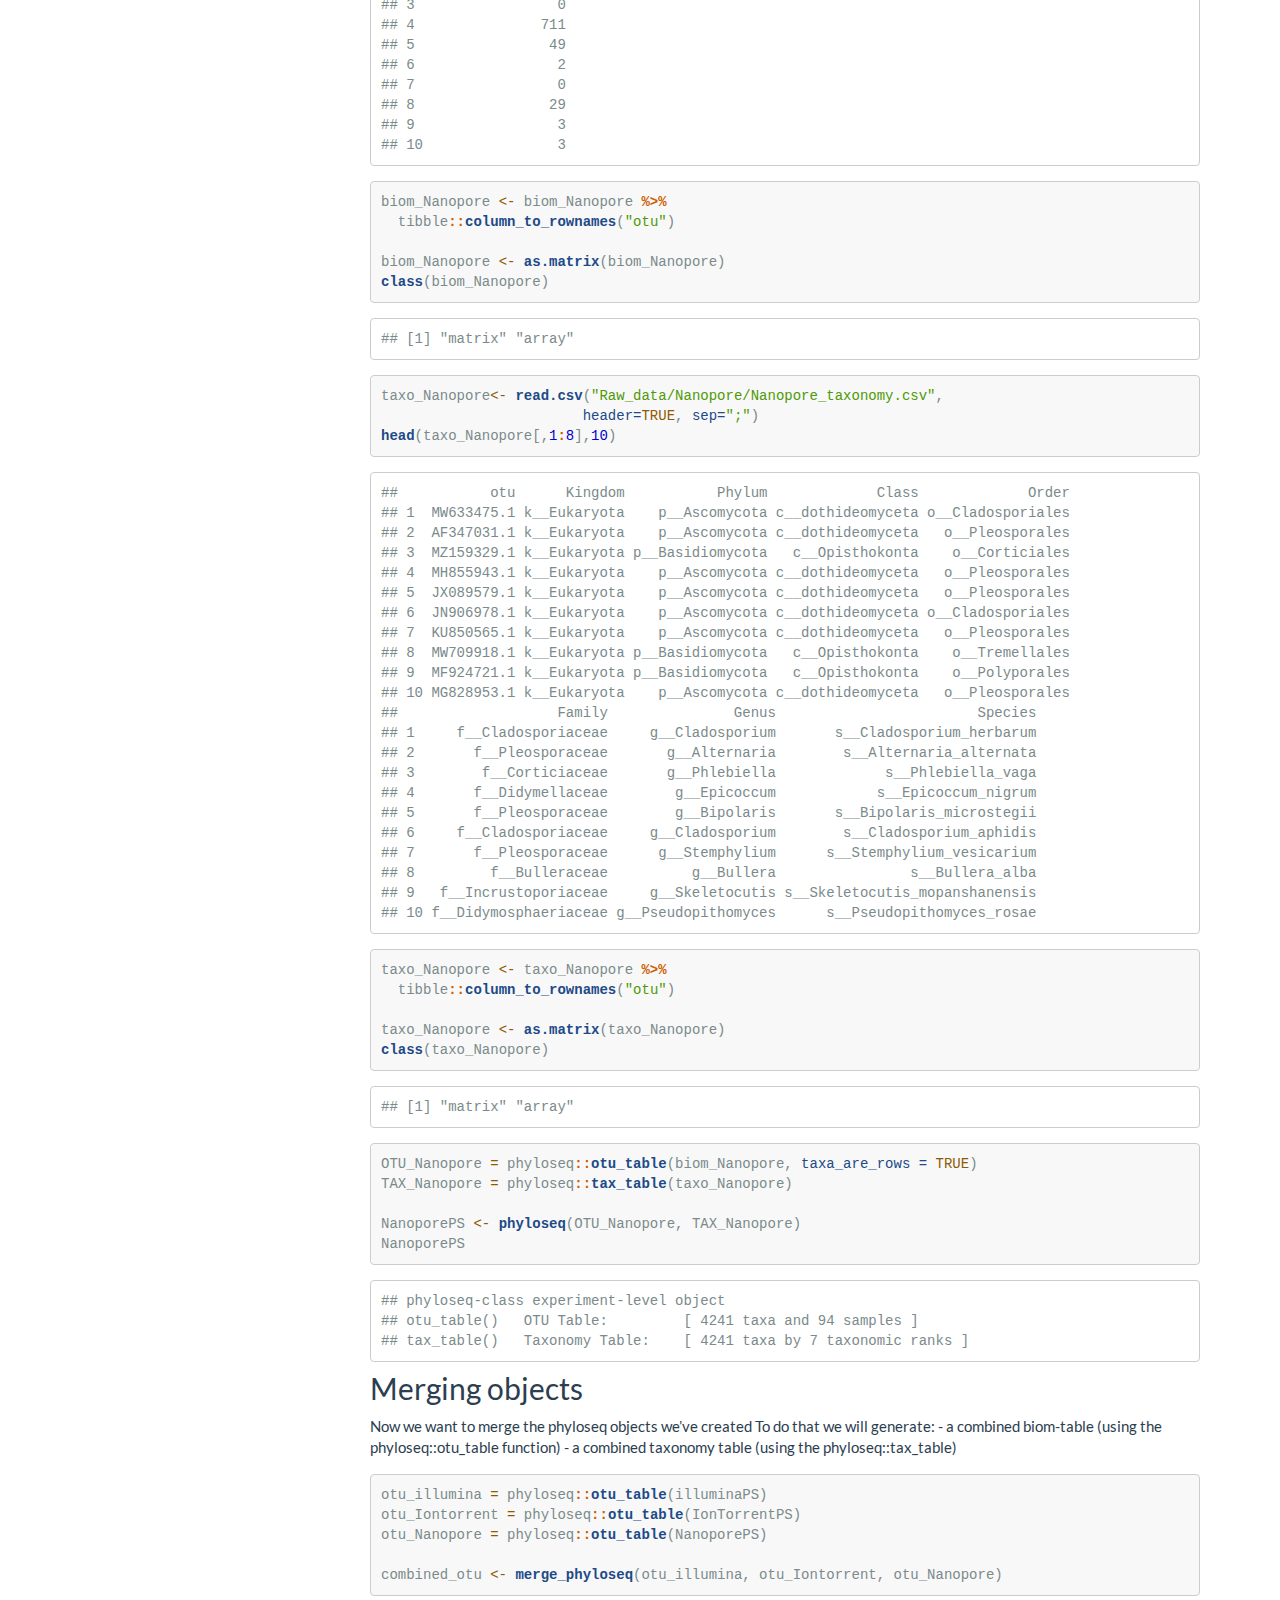
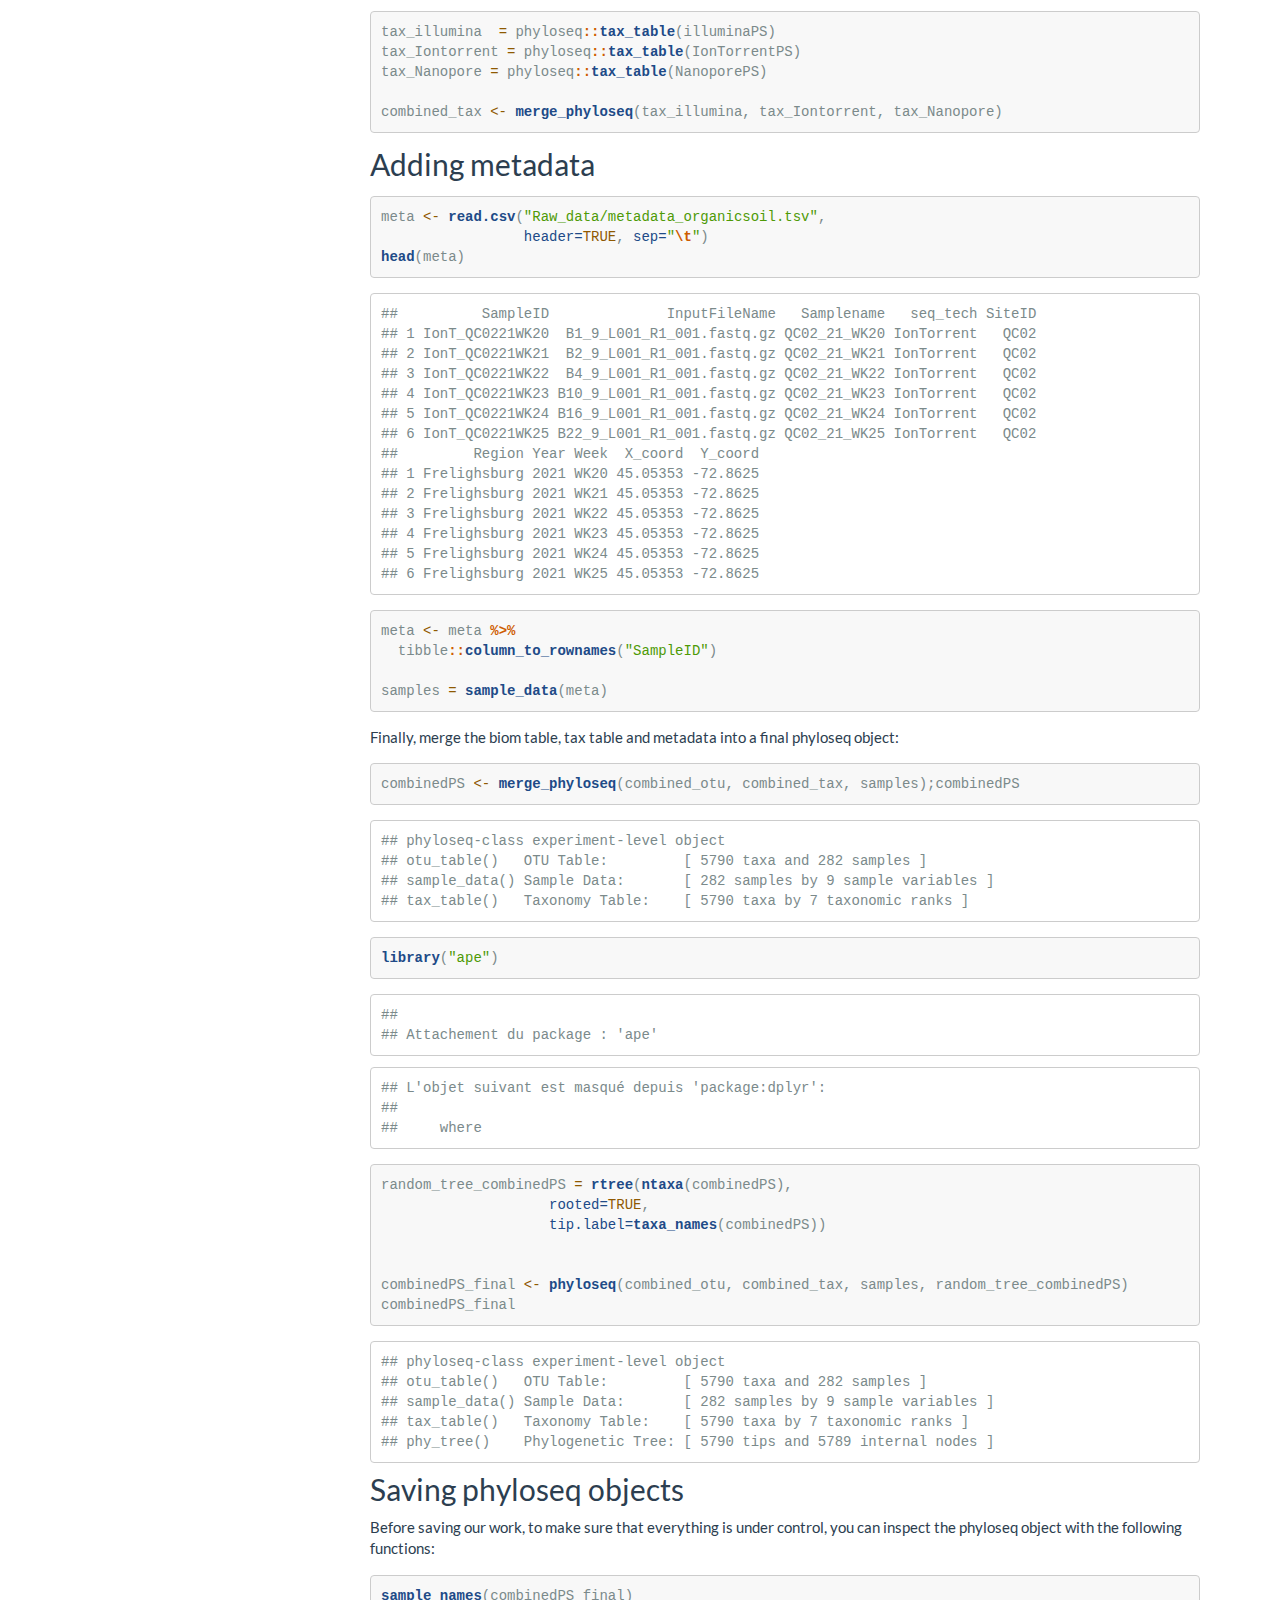
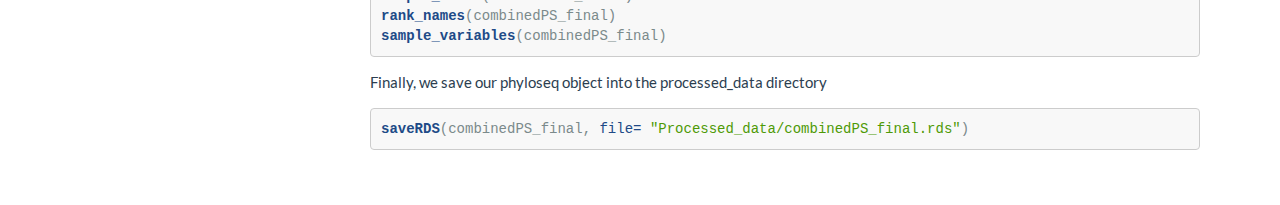
==== commit e2834300: "(render)" ====
--- a/1_import_data.html
+++ b/1_import_data.html
@@ -11,7 +11,7 @@
 
 
 
-<title>Import sequencing data into R</title>
+<title>Import data into R</title>
 
 <script src="site_libs/header-attrs-2.27/header-attrs.js"></script>
 <script src="site_libs/jquery-3.6.0/jquery-3.6.0.min.js"></script>
@@ -412,14 +412,59 @@
         <li>
   <a href="setup_requirements.html">Workshop Requirements</a>
 </li>
-<li>
-  <a href="1_import_data.html">Importing data into R</a>
+<li class="dropdown">
+  <a href="#" class="dropdown-toggle" data-toggle="dropdown" role="button" data-bs-toggle="dropdown" aria-expanded="false">
+    Part I: Data cleaning and filtering
+     
+    <span class="caret"></span>
+  </a>
+  <ul class="dropdown-menu" role="menu">
+    <li>
+      <a href="1_import_data.html">Importing data into R</a>
+    </li>
+    <li>
+      <a href="2_preprocessing.html">Data cleaning</a>
+    </li>
+    <li>
+      <a href="3_summaries.html">Data filtering</a>
+    </li>
+  </ul>
 </li>
-<li>
-  <a href="2_preprocessing.html">Data cleaning</a>
+<li class="dropdown">
+  <a href="#" class="dropdown-toggle" data-toggle="dropdown" role="button" data-bs-toggle="dropdown" aria-expanded="false">
+    Part II -- 
+     
+    <span class="caret"></span>
+  </a>
+  <ul class="dropdown-menu" role="menu">
+    <li>
+      <a href="1_import_data.html">Importing data into R</a>
+    </li>
+    <li>
+      <a href="2_preprocessing.html">Data cleaning</a>
+    </li>
+    <li>
+      <a href="3_summaries.html">Summaries</a>
+    </li>
+  </ul>
 </li>
-<li>
-  <a href="1_import_data.html">Summary statistics</a>
+<li class="dropdown">
+  <a href="#" class="dropdown-toggle" data-toggle="dropdown" role="button" data-bs-toggle="dropdown" aria-expanded="false">
+    Part III -- 
+     
+    <span class="caret"></span>
+  </a>
+  <ul class="dropdown-menu" role="menu">
+    <li>
+      <a href="1_import_data.html">Importing data into R</a>
+    </li>
+    <li>
+      <a href="2_preprocessing.html">Data cleaning</a>
+    </li>
+    <li>
+      <a href="3_summaries.html">Summaries</a>
+    </li>
+  </ul>
 </li>
       </ul>
       <ul class="nav navbar-nav navbar-right">
@@ -438,7 +483,7 @@
 
 
 
-<h1 class="title toc-ignore">Import sequencing data into R</h1>
+<h1 class="title toc-ignore">Import data into R</h1>
 
 </div>
 
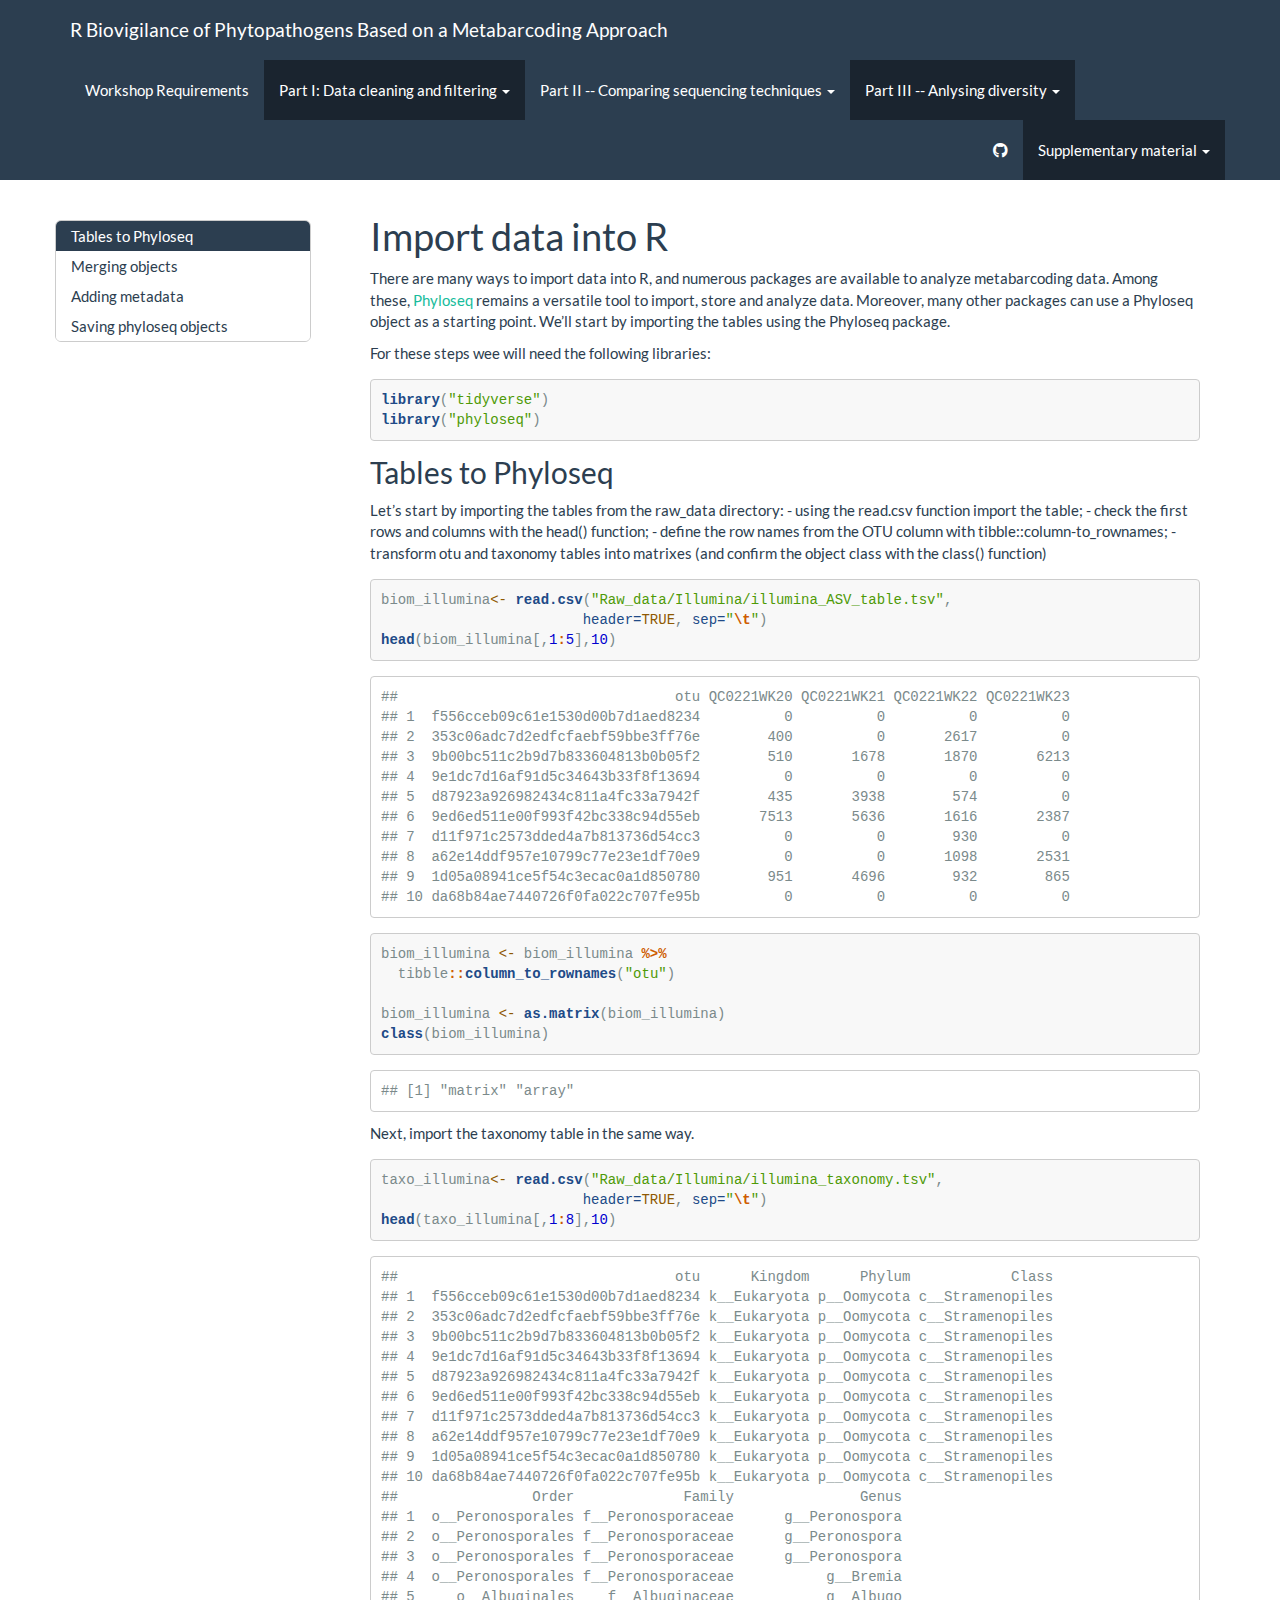
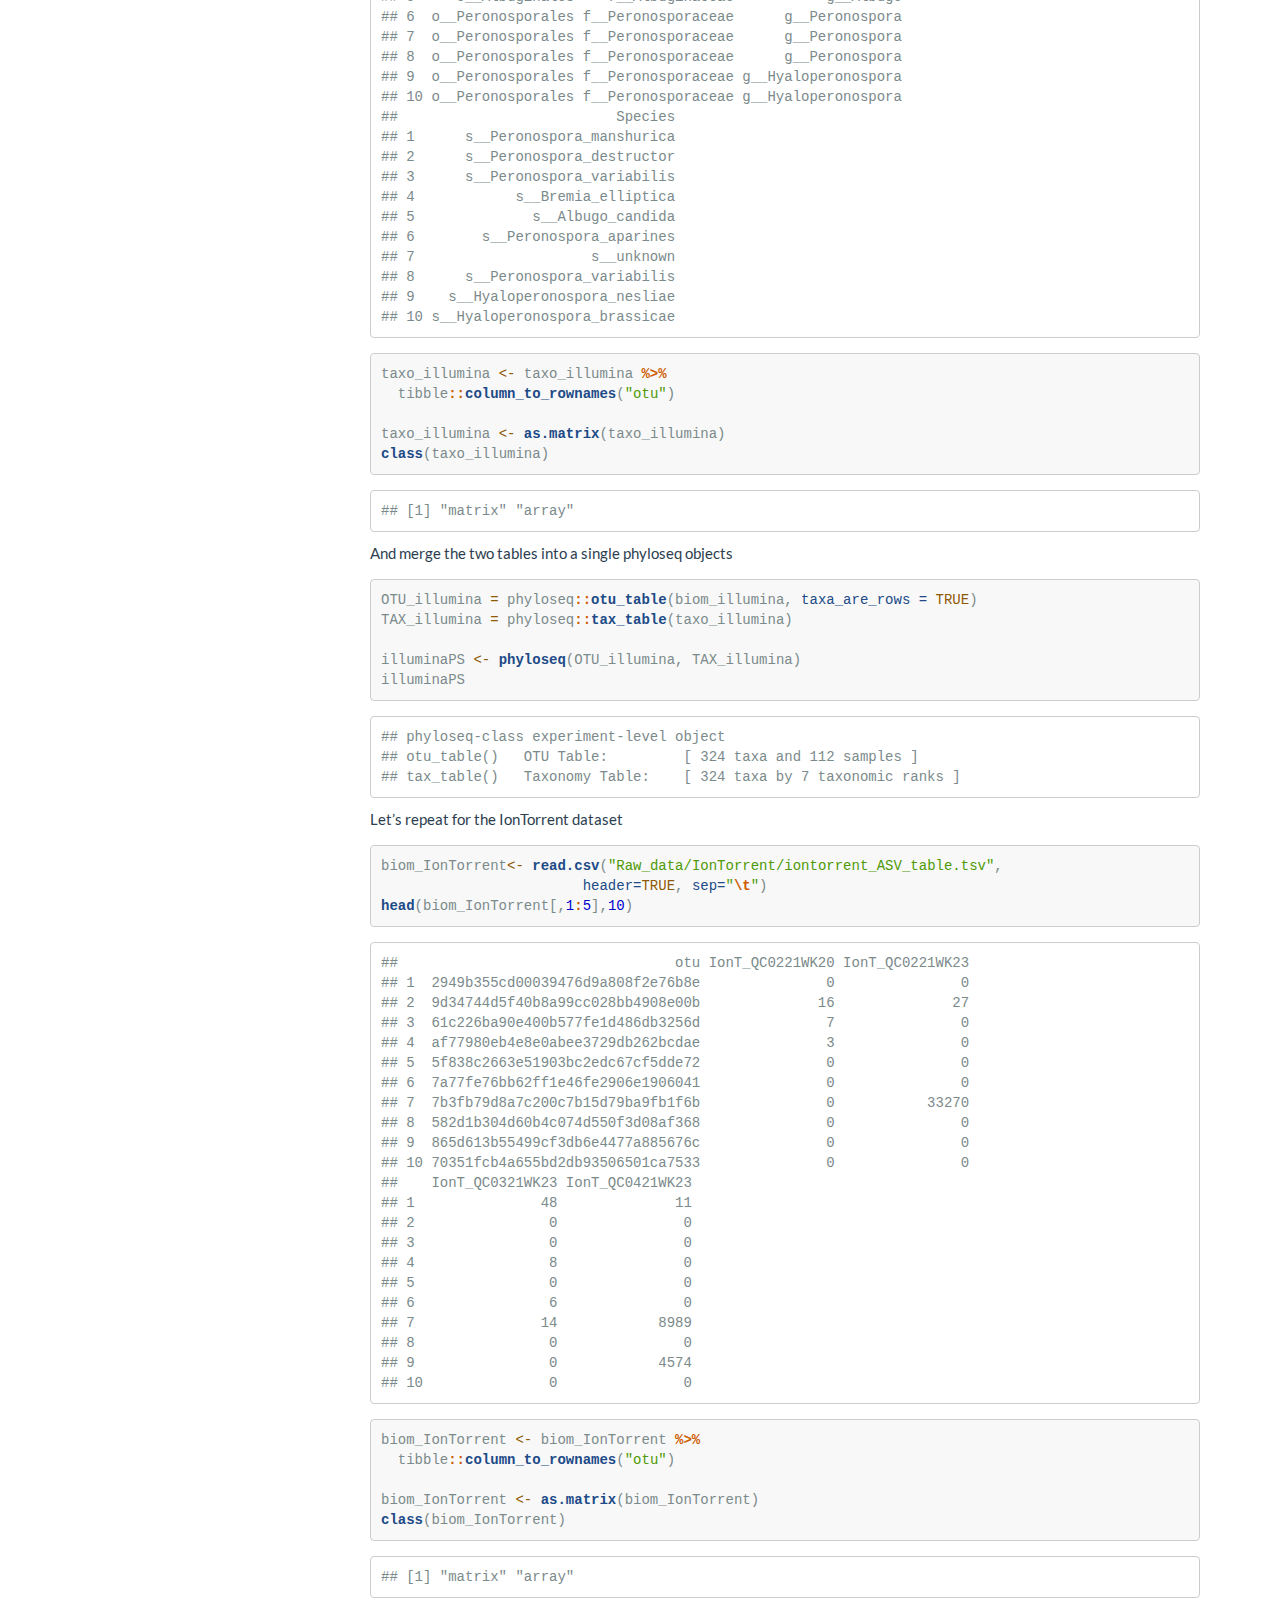
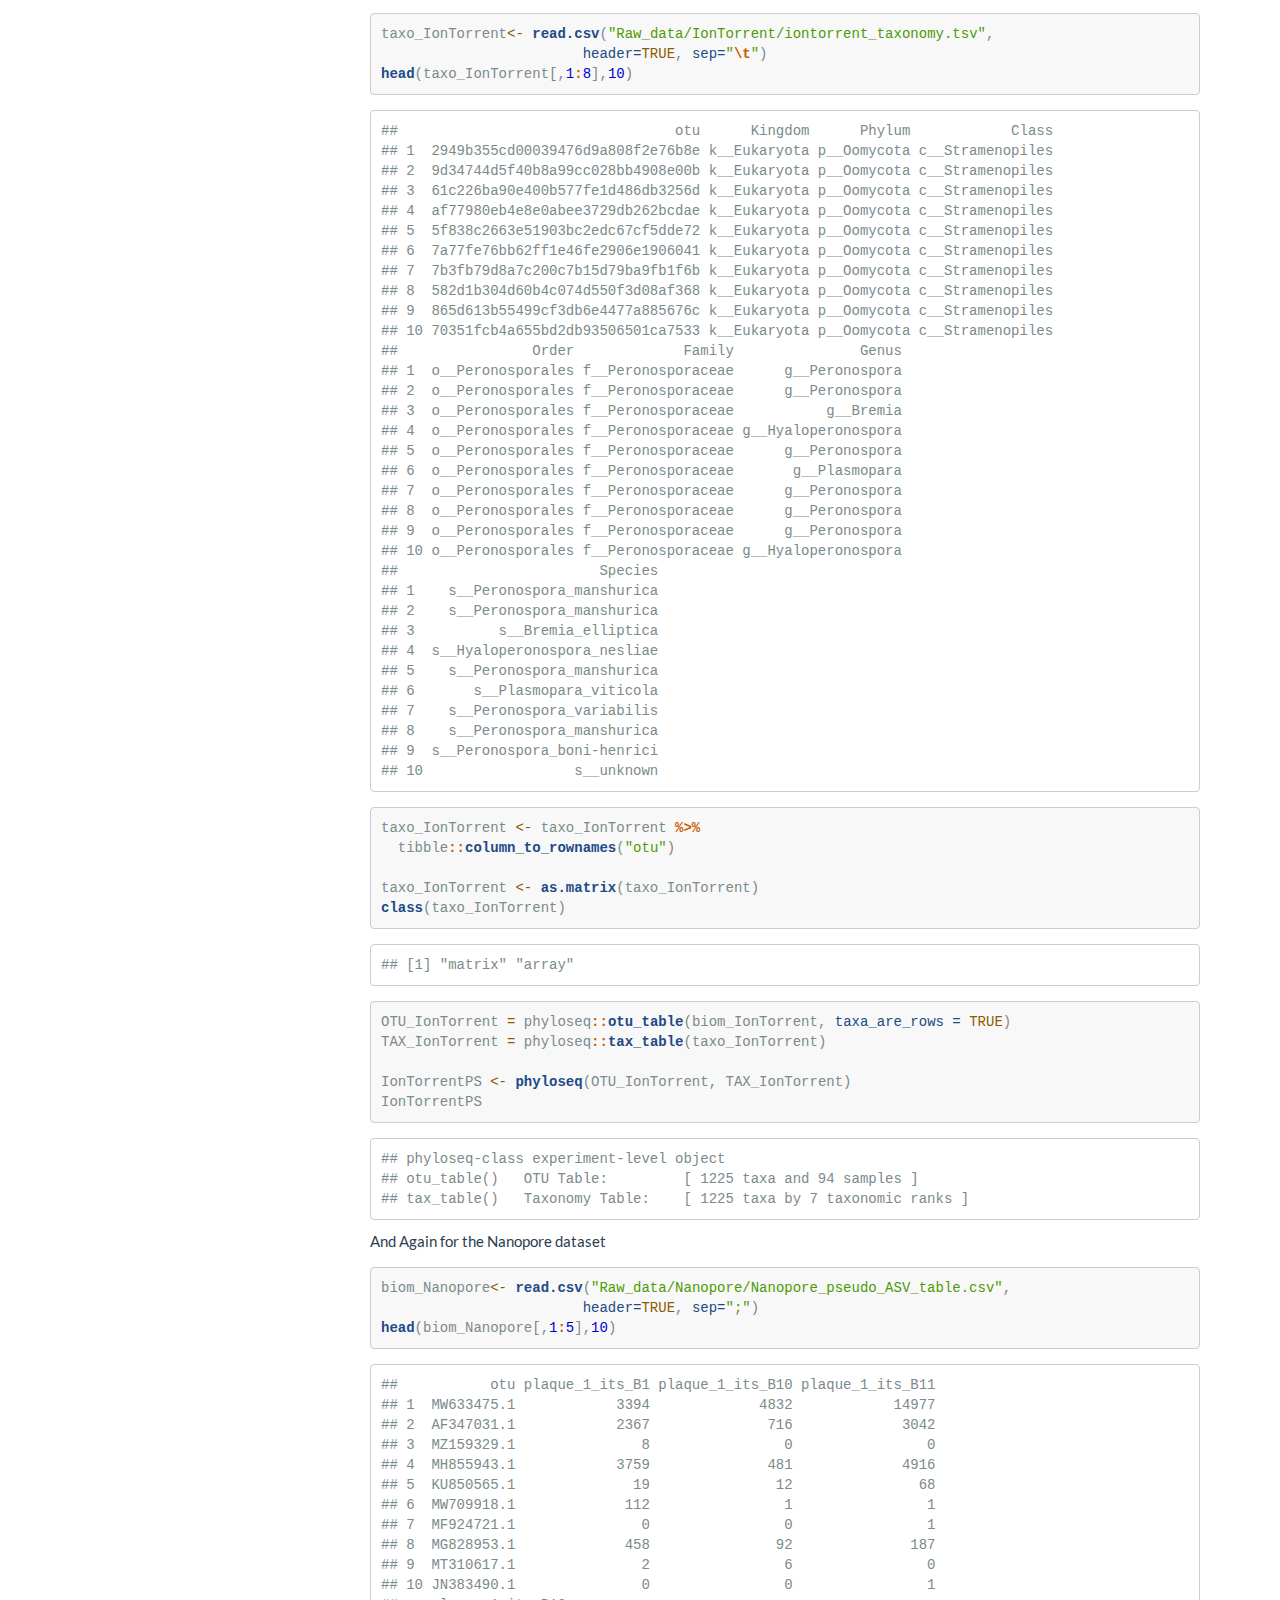
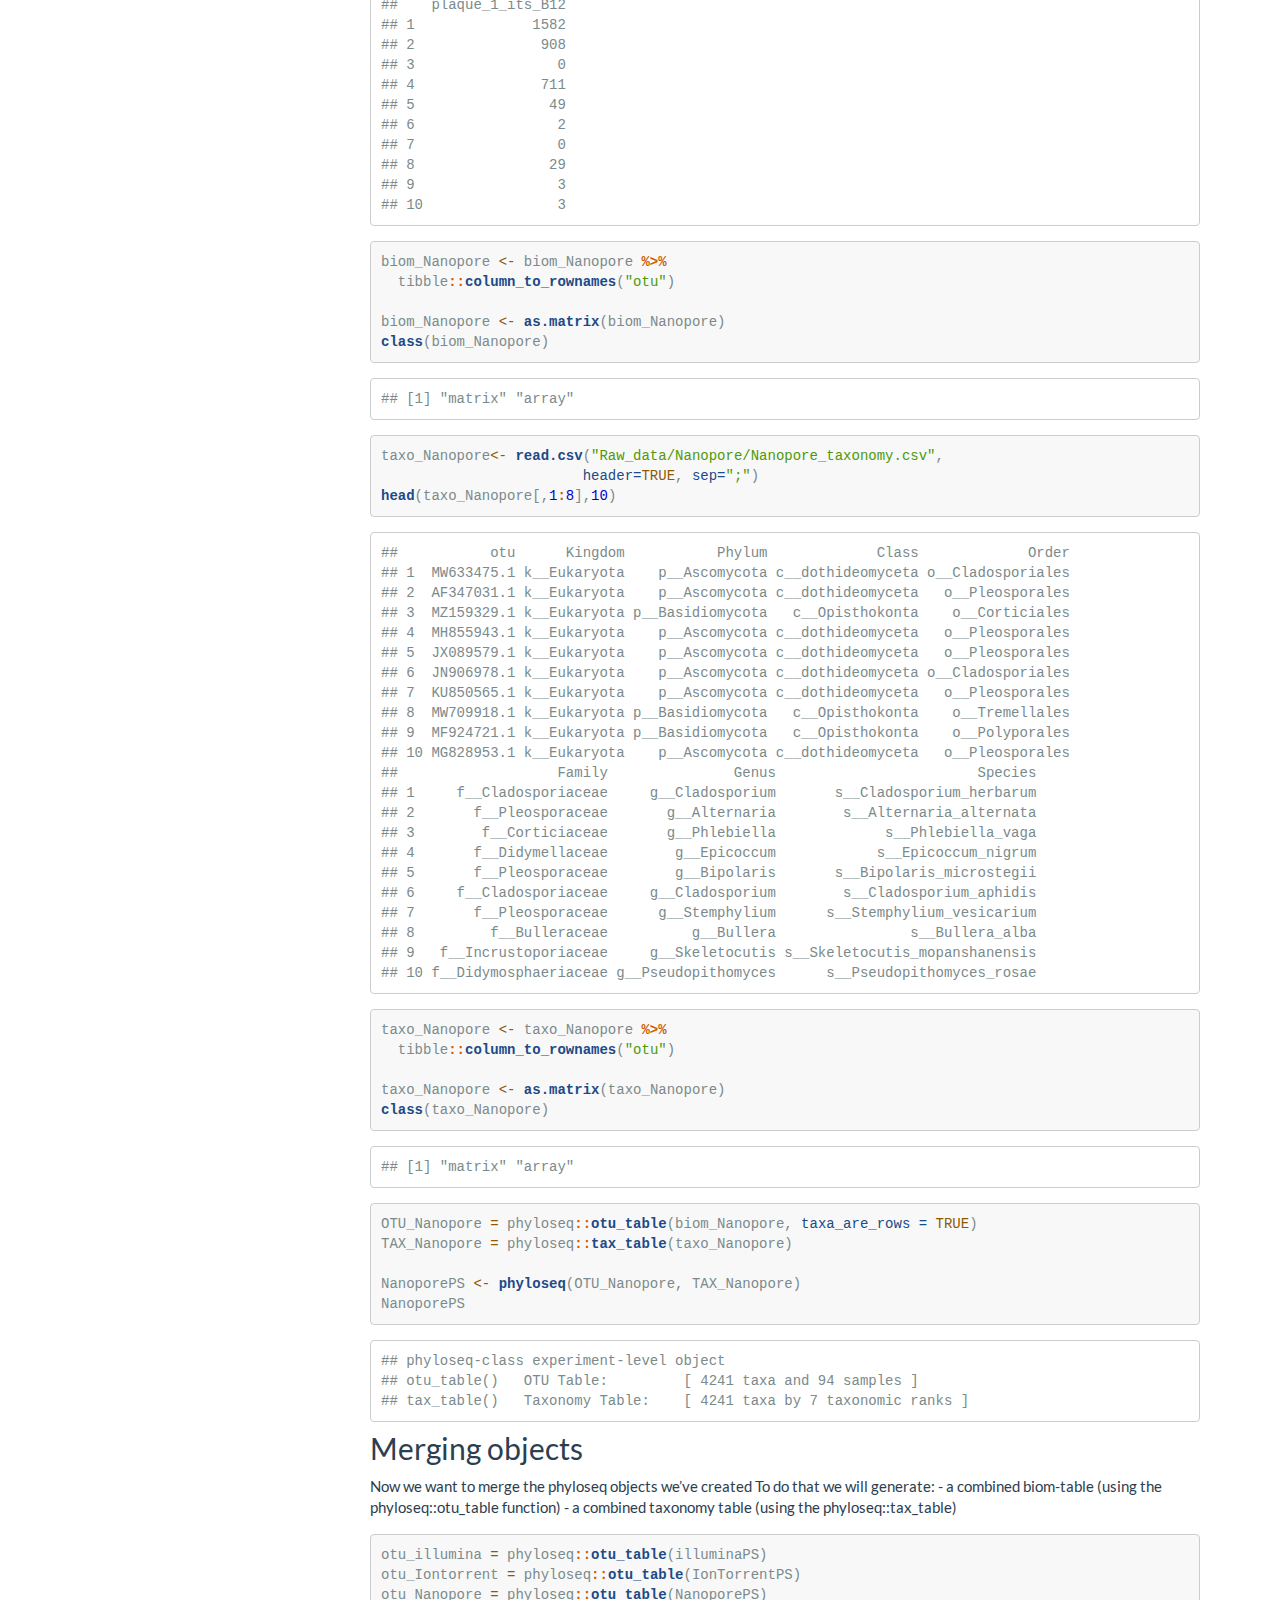
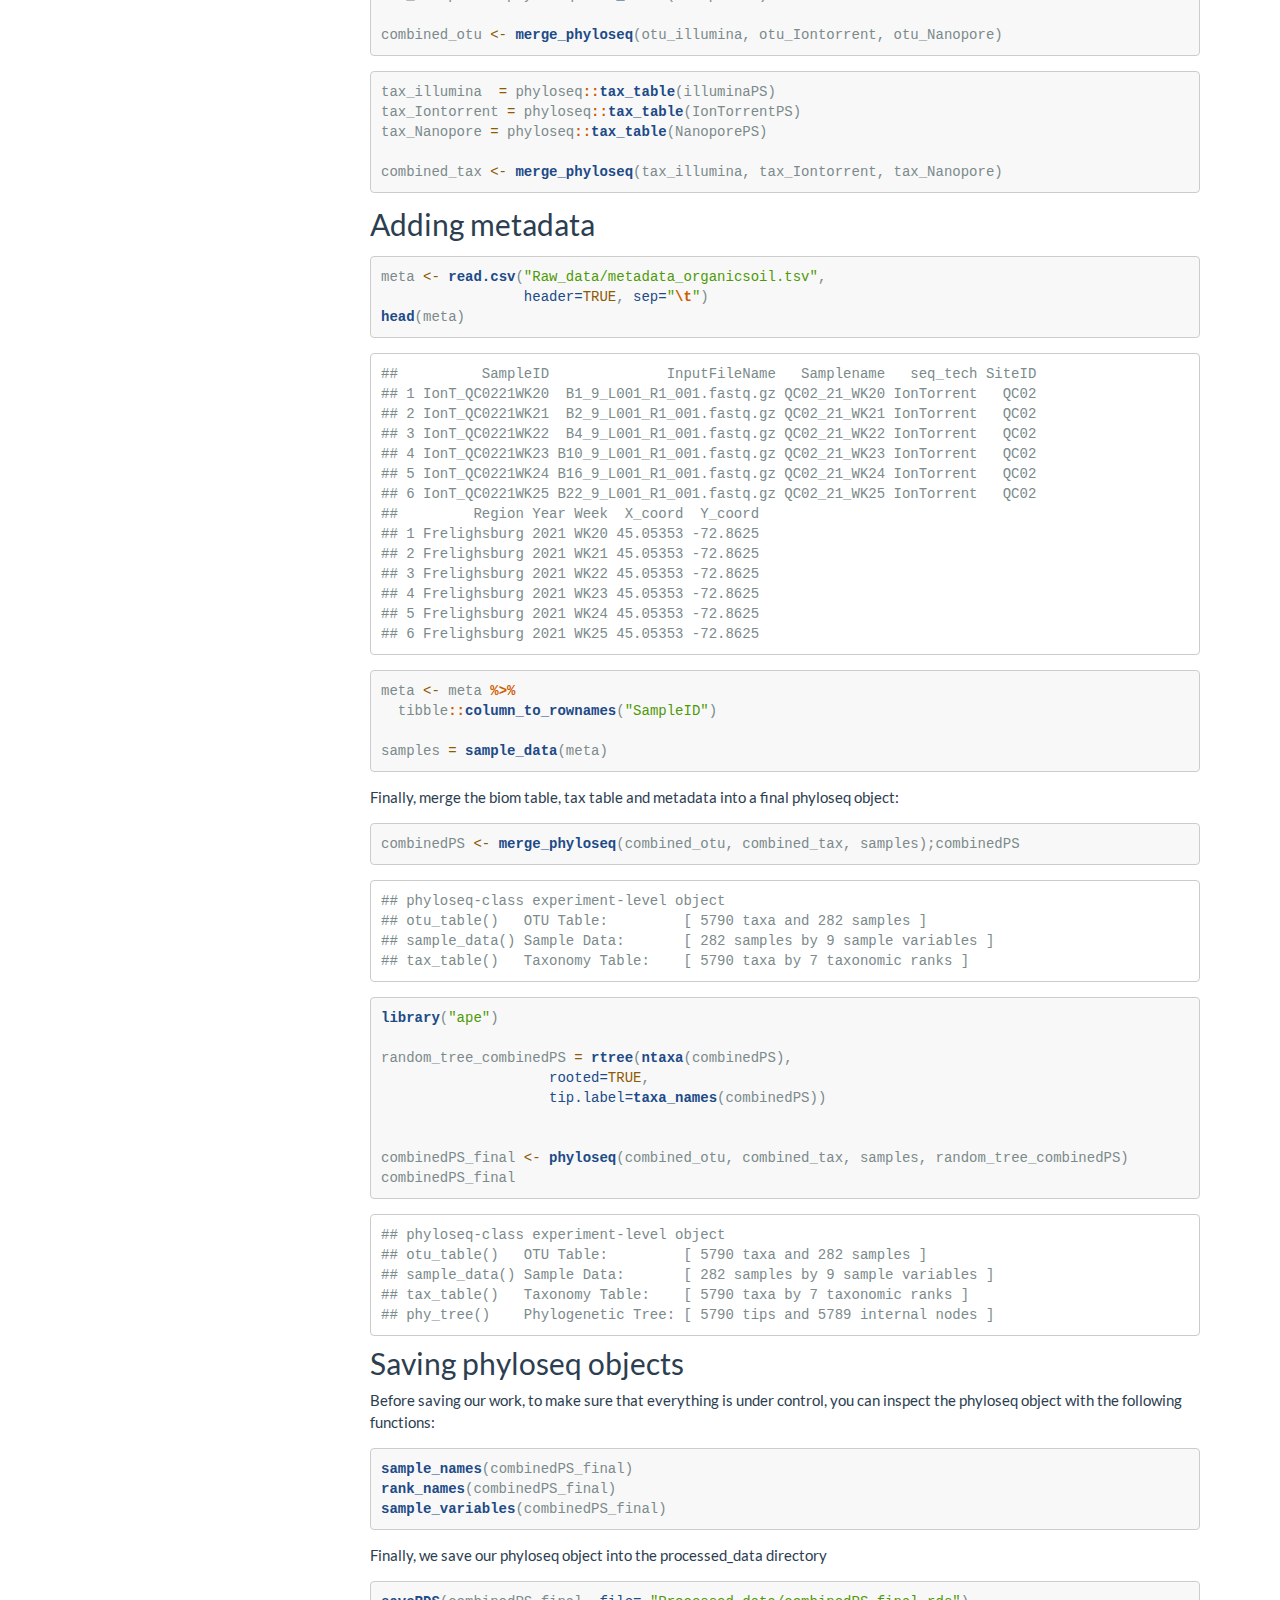
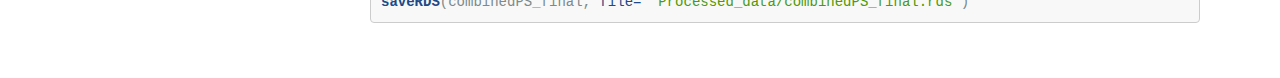
==== commit 254ee7f8: "(update))" ====
--- a/1_import_data.html
+++ b/1_import_data.html
@@ -432,37 +432,34 @@
 </li>
 <li class="dropdown">
   <a href="#" class="dropdown-toggle" data-toggle="dropdown" role="button" data-bs-toggle="dropdown" aria-expanded="false">
-    Part II -- 
+    Part II -- Comparing sequencing techniques
      
     <span class="caret"></span>
   </a>
   <ul class="dropdown-menu" role="menu">
     <li>
-      <a href="1_import_data.html">Importing data into R</a>
-    </li>
-    <li>
-      <a href="2_preprocessing.html">Data cleaning</a>
-    </li>
-    <li>
-      <a href="3_summaries.html">Summaries</a>
+      <a href="4_stacked_barchart.html">stacked bar charts</a>
+    </li>
+    <li>
+      <a href="5_comparison.html">Comparisons</a>
     </li>
   </ul>
 </li>
 <li class="dropdown">
   <a href="#" class="dropdown-toggle" data-toggle="dropdown" role="button" data-bs-toggle="dropdown" aria-expanded="false">
-    Part III -- 
+    Part III -- Anlysing diversity
      
     <span class="caret"></span>
   </a>
   <ul class="dropdown-menu" role="menu">
     <li>
-      <a href="1_import_data.html">Importing data into R</a>
-    </li>
-    <li>
-      <a href="2_preprocessing.html">Data cleaning</a>
-    </li>
-    <li>
-      <a href="3_summaries.html">Summaries</a>
+      <a href="1_import_data.html">Heat maps</a>
+    </li>
+    <li>
+      <a href="2_preprocessing.html">alpha diversity</a>
+    </li>
+    <li>
+      <a href="3_summaries.html">Temporal distribution</a>
     </li>
   </ul>
 </li>
@@ -473,6 +470,24 @@
     <span class="fa fa-github"></span>
      
   </a>
+</li>
+<li class="dropdown">
+  <a href="#" class="dropdown-toggle" data-toggle="dropdown" role="button" data-bs-toggle="dropdown" aria-expanded="false">
+    Supplementary material
+     
+    <span class="caret"></span>
+  </a>
+  <ul class="dropdown-menu" role="menu">
+    <li>
+      <a href="1_import_data.html">Heat maps</a>
+    </li>
+    <li>
+      <a href="2_preprocessing.html">alpha diversity</a>
+    </li>
+    <li>
+      <a href="3_summaries.html">Temporal distribution</a>
+    </li>
+  </ul>
 </li>
       </ul>
     </div><!--/.nav-collapse -->
@@ -778,19 +793,15 @@
 ## otu_table()   OTU Table:         [ 5790 taxa and 282 samples ]
 ## sample_data() Sample Data:       [ 282 samples by 9 sample variables ]
 ## tax_table()   Taxonomy Table:    [ 5790 taxa by 7 taxonomic ranks ]</code></pre>
-<div class="sourceCode" id="cb39"><pre class="sourceCode r"><code class="sourceCode r"><span id="cb39-1"><a href="#cb39-1" tabindex="-1"></a><span class="fu">library</span>(<span class="st">&quot;ape&quot;</span>)</span></code></pre></div>
-<pre><code>## 
-## Attachement du package : &#39;ape&#39;</code></pre>
-<pre><code>## L&#39;objet suivant est masqué depuis &#39;package:dplyr&#39;:
-## 
-##     where</code></pre>
-<div class="sourceCode" id="cb42"><pre class="sourceCode r"><code class="sourceCode r"><span id="cb42-1"><a href="#cb42-1" tabindex="-1"></a>random_tree_combinedPS <span class="ot">=</span> <span class="fu">rtree</span>(<span class="fu">ntaxa</span>(combinedPS), </span>
-<span id="cb42-2"><a href="#cb42-2" tabindex="-1"></a>                    <span class="at">rooted=</span><span class="cn">TRUE</span>, </span>
-<span id="cb42-3"><a href="#cb42-3" tabindex="-1"></a>                    <span class="at">tip.label=</span><span class="fu">taxa_names</span>(combinedPS))</span>
-<span id="cb42-4"><a href="#cb42-4" tabindex="-1"></a></span>
-<span id="cb42-5"><a href="#cb42-5" tabindex="-1"></a></span>
-<span id="cb42-6"><a href="#cb42-6" tabindex="-1"></a>combinedPS_final <span class="ot">&lt;-</span> <span class="fu">phyloseq</span>(combined_otu, combined_tax, samples, random_tree_combinedPS)</span>
-<span id="cb42-7"><a href="#cb42-7" tabindex="-1"></a>combinedPS_final</span></code></pre></div>
+<div class="sourceCode" id="cb39"><pre class="sourceCode r"><code class="sourceCode r"><span id="cb39-1"><a href="#cb39-1" tabindex="-1"></a><span class="fu">library</span>(<span class="st">&quot;ape&quot;</span>)</span>
+<span id="cb39-2"><a href="#cb39-2" tabindex="-1"></a></span>
+<span id="cb39-3"><a href="#cb39-3" tabindex="-1"></a>random_tree_combinedPS <span class="ot">=</span> <span class="fu">rtree</span>(<span class="fu">ntaxa</span>(combinedPS), </span>
+<span id="cb39-4"><a href="#cb39-4" tabindex="-1"></a>                    <span class="at">rooted=</span><span class="cn">TRUE</span>, </span>
+<span id="cb39-5"><a href="#cb39-5" tabindex="-1"></a>                    <span class="at">tip.label=</span><span class="fu">taxa_names</span>(combinedPS))</span>
+<span id="cb39-6"><a href="#cb39-6" tabindex="-1"></a></span>
+<span id="cb39-7"><a href="#cb39-7" tabindex="-1"></a></span>
+<span id="cb39-8"><a href="#cb39-8" tabindex="-1"></a>combinedPS_final <span class="ot">&lt;-</span> <span class="fu">phyloseq</span>(combined_otu, combined_tax, samples, random_tree_combinedPS)</span>
+<span id="cb39-9"><a href="#cb39-9" tabindex="-1"></a>combinedPS_final</span></code></pre></div>
 <pre><code>## phyloseq-class experiment-level object
 ## otu_table()   OTU Table:         [ 5790 taxa and 282 samples ]
 ## sample_data() Sample Data:       [ 282 samples by 9 sample variables ]
@@ -802,12 +813,12 @@
 <p>Before saving our work, to make sure that everything is under
 control, you can inspect the phyloseq object with the following
 functions:</p>
-<div class="sourceCode" id="cb44"><pre class="sourceCode r"><code class="sourceCode r"><span id="cb44-1"><a href="#cb44-1" tabindex="-1"></a><span class="fu">sample_names</span>(combinedPS_final)</span>
-<span id="cb44-2"><a href="#cb44-2" tabindex="-1"></a><span class="fu">rank_names</span>(combinedPS_final)</span>
-<span id="cb44-3"><a href="#cb44-3" tabindex="-1"></a><span class="fu">sample_variables</span>(combinedPS_final)</span></code></pre></div>
+<div class="sourceCode" id="cb41"><pre class="sourceCode r"><code class="sourceCode r"><span id="cb41-1"><a href="#cb41-1" tabindex="-1"></a><span class="fu">sample_names</span>(combinedPS_final)</span>
+<span id="cb41-2"><a href="#cb41-2" tabindex="-1"></a><span class="fu">rank_names</span>(combinedPS_final)</span>
+<span id="cb41-3"><a href="#cb41-3" tabindex="-1"></a><span class="fu">sample_variables</span>(combinedPS_final)</span></code></pre></div>
 <p>Finally, we save our phyloseq object into the processed_data
 directory</p>
-<div class="sourceCode" id="cb45"><pre class="sourceCode r"><code class="sourceCode r"><span id="cb45-1"><a href="#cb45-1" tabindex="-1"></a><span class="fu">saveRDS</span>(combinedPS_final, <span class="at">file=</span> <span class="st">&quot;Processed_data/combinedPS_final.rds&quot;</span>)</span></code></pre></div>
+<div class="sourceCode" id="cb42"><pre class="sourceCode r"><code class="sourceCode r"><span id="cb42-1"><a href="#cb42-1" tabindex="-1"></a><span class="fu">saveRDS</span>(combinedPS_final, <span class="at">file=</span> <span class="st">&quot;Processed_data/combinedPS_final.rds&quot;</span>)</span></code></pre></div>
 </div>
 
 
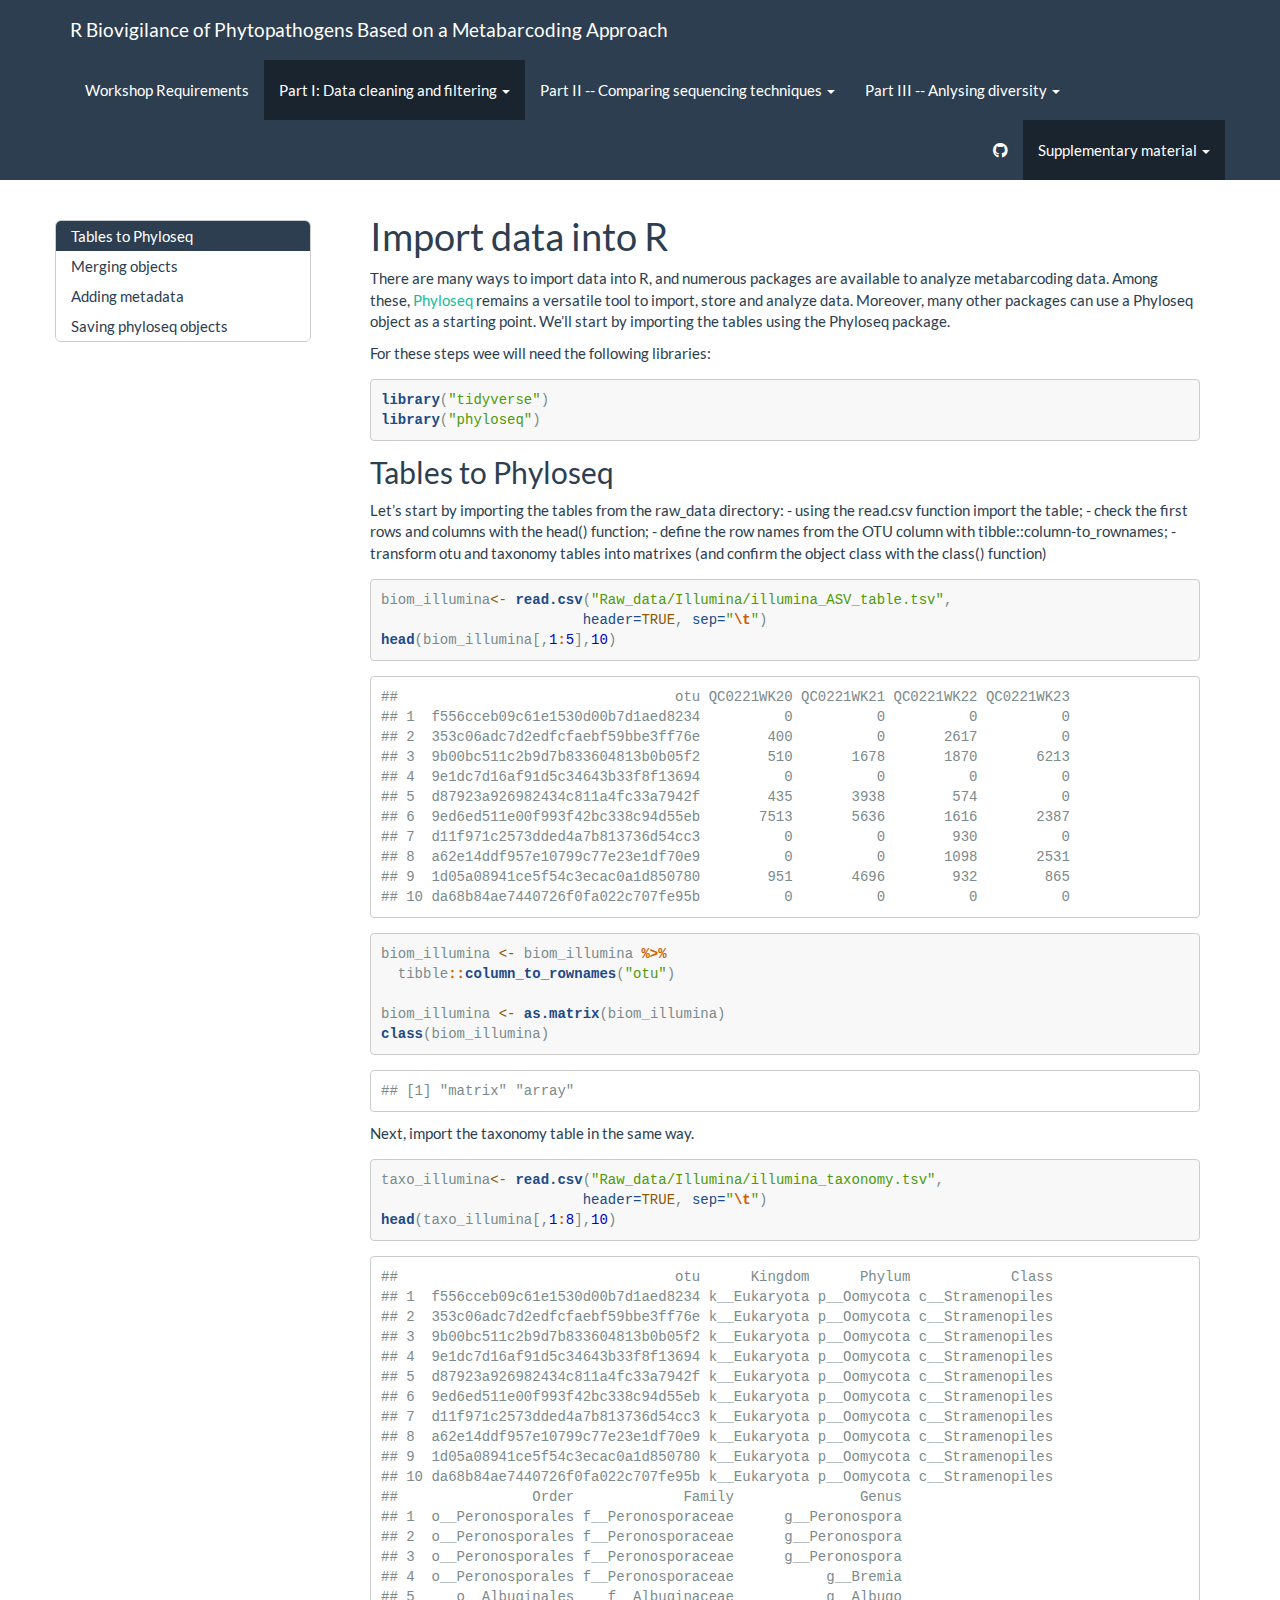
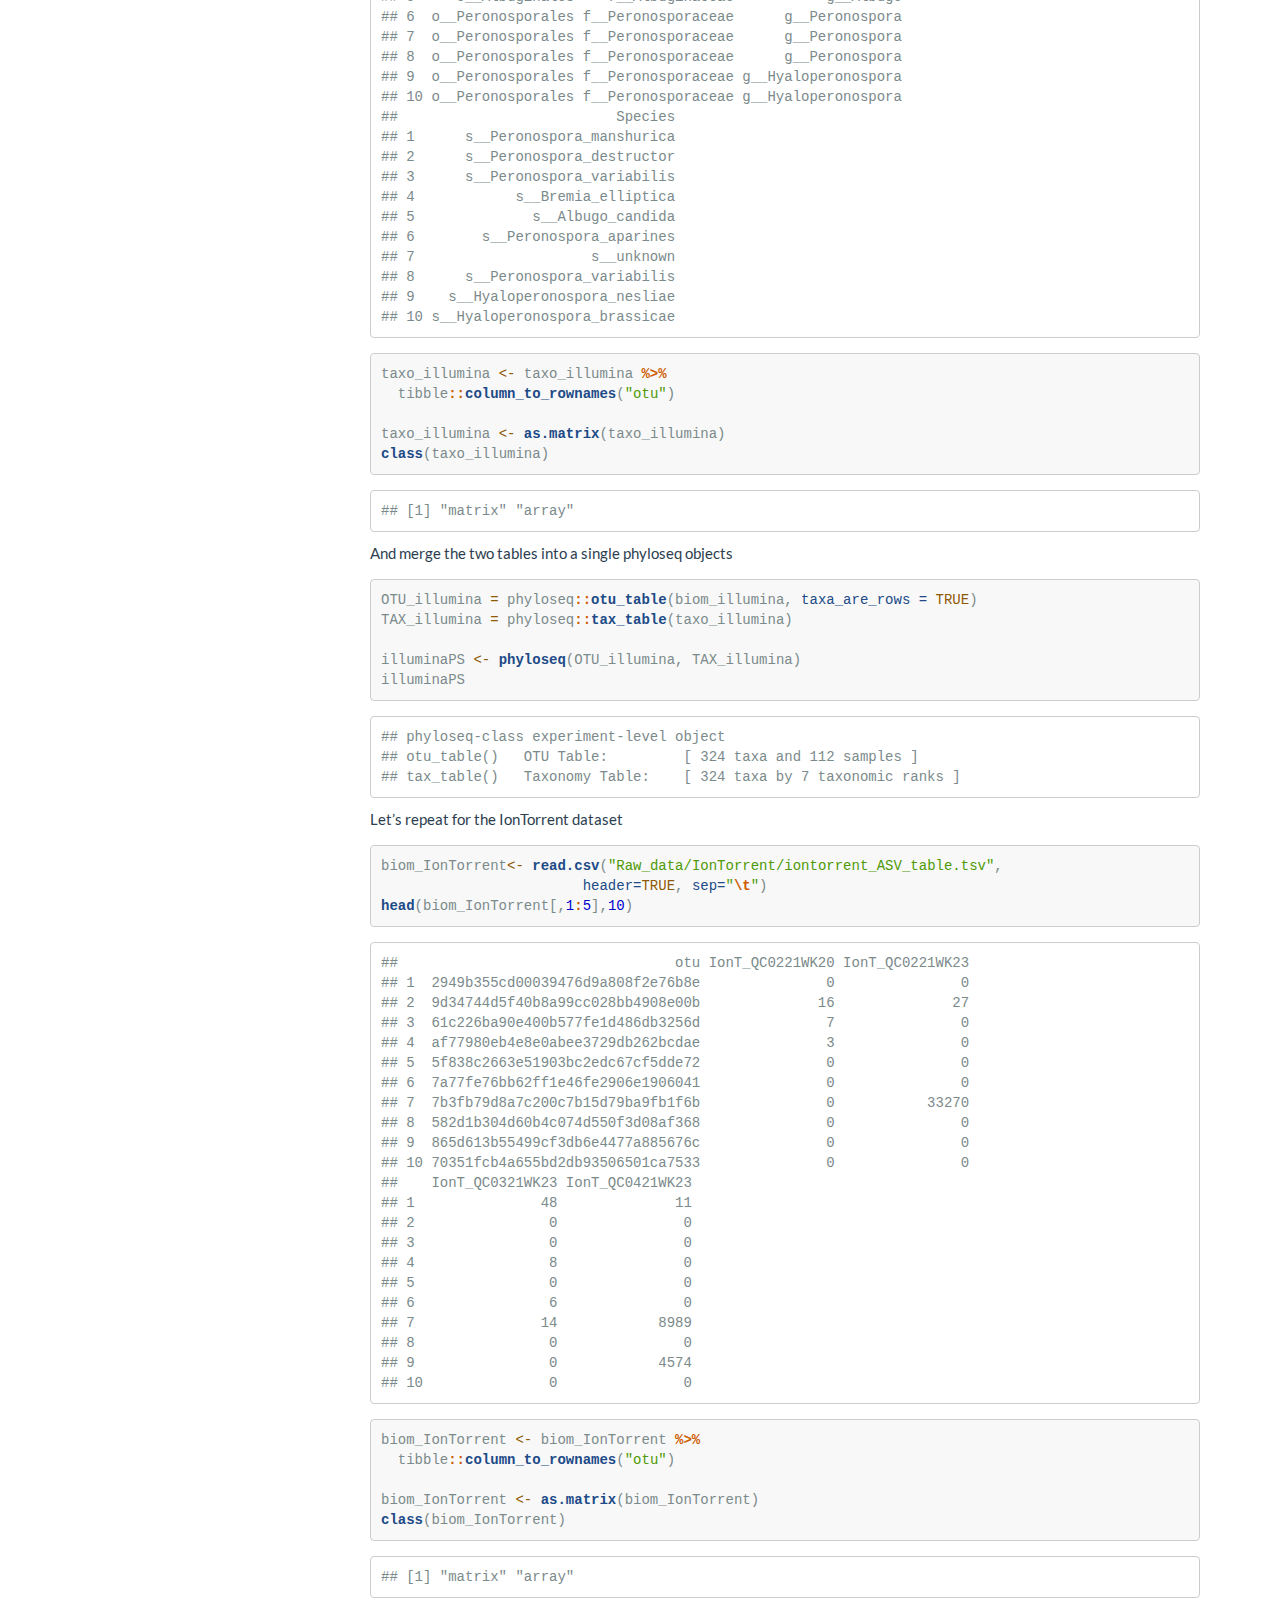
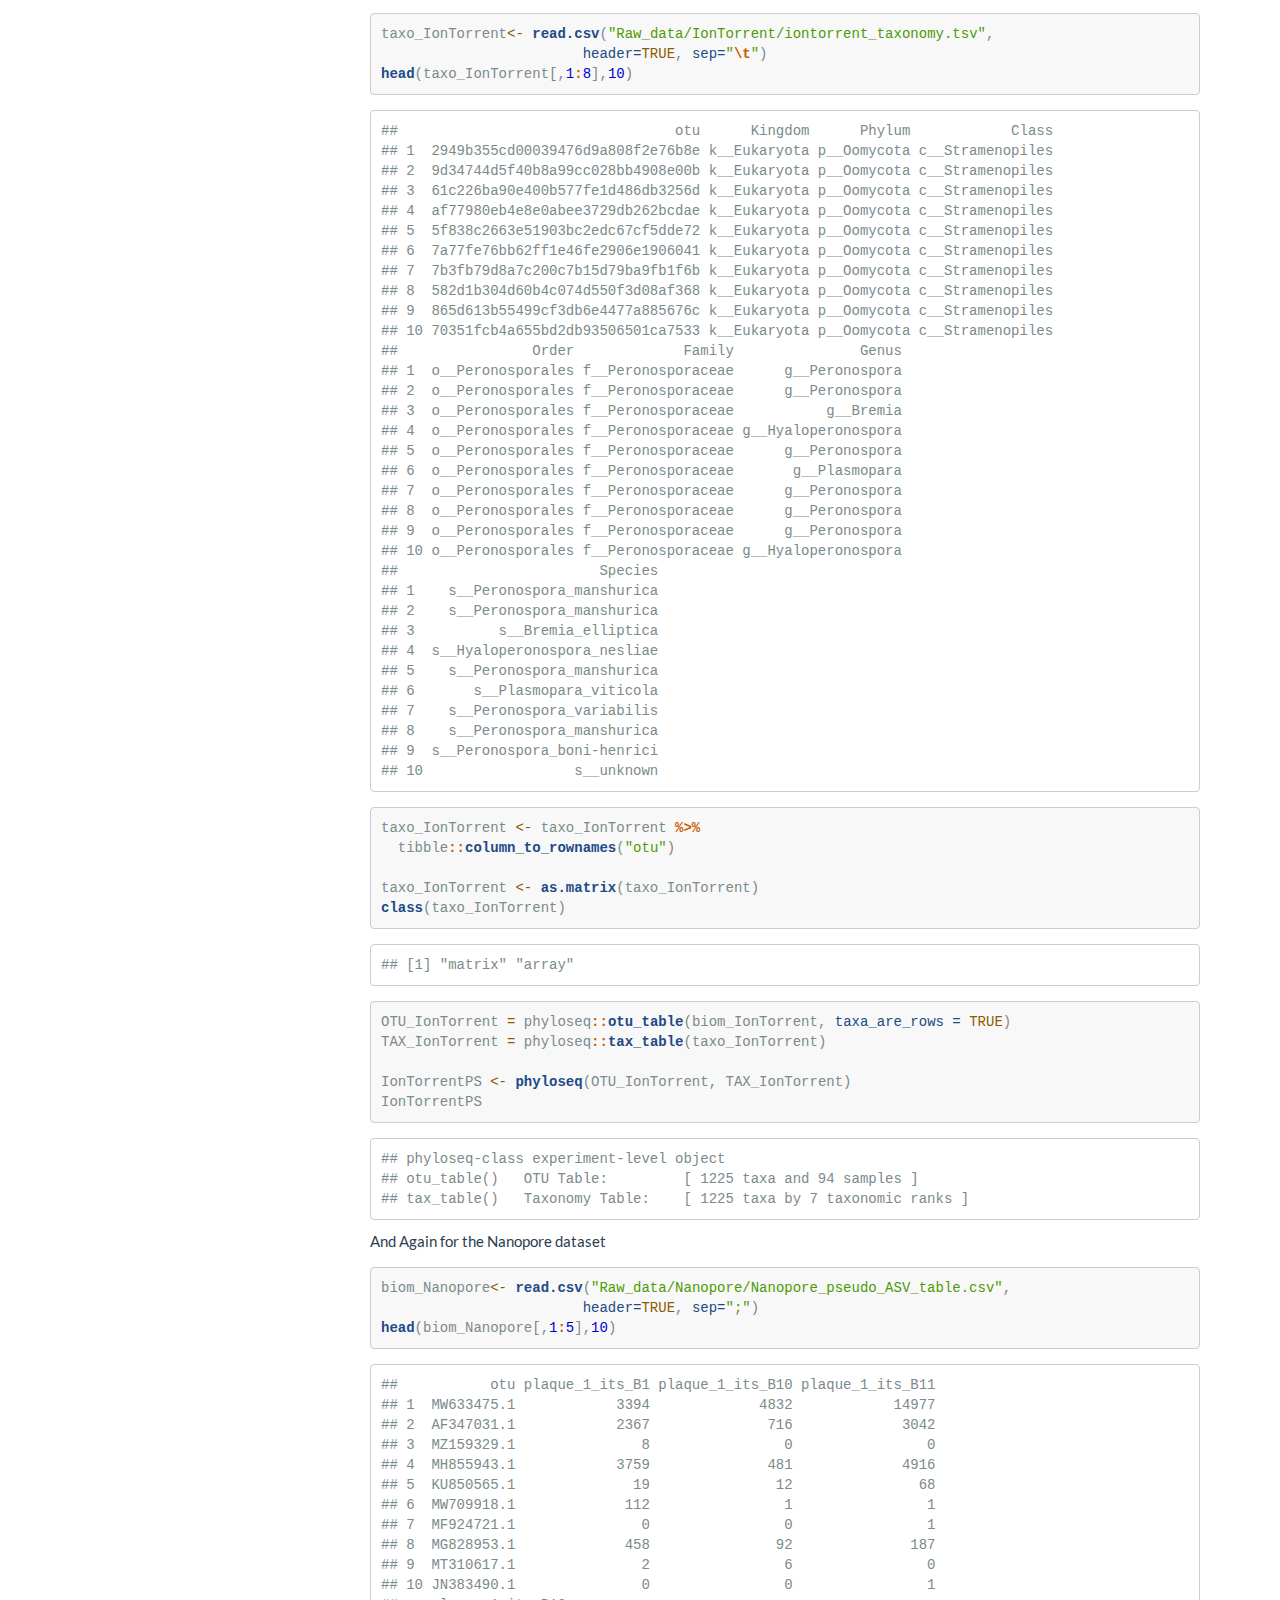
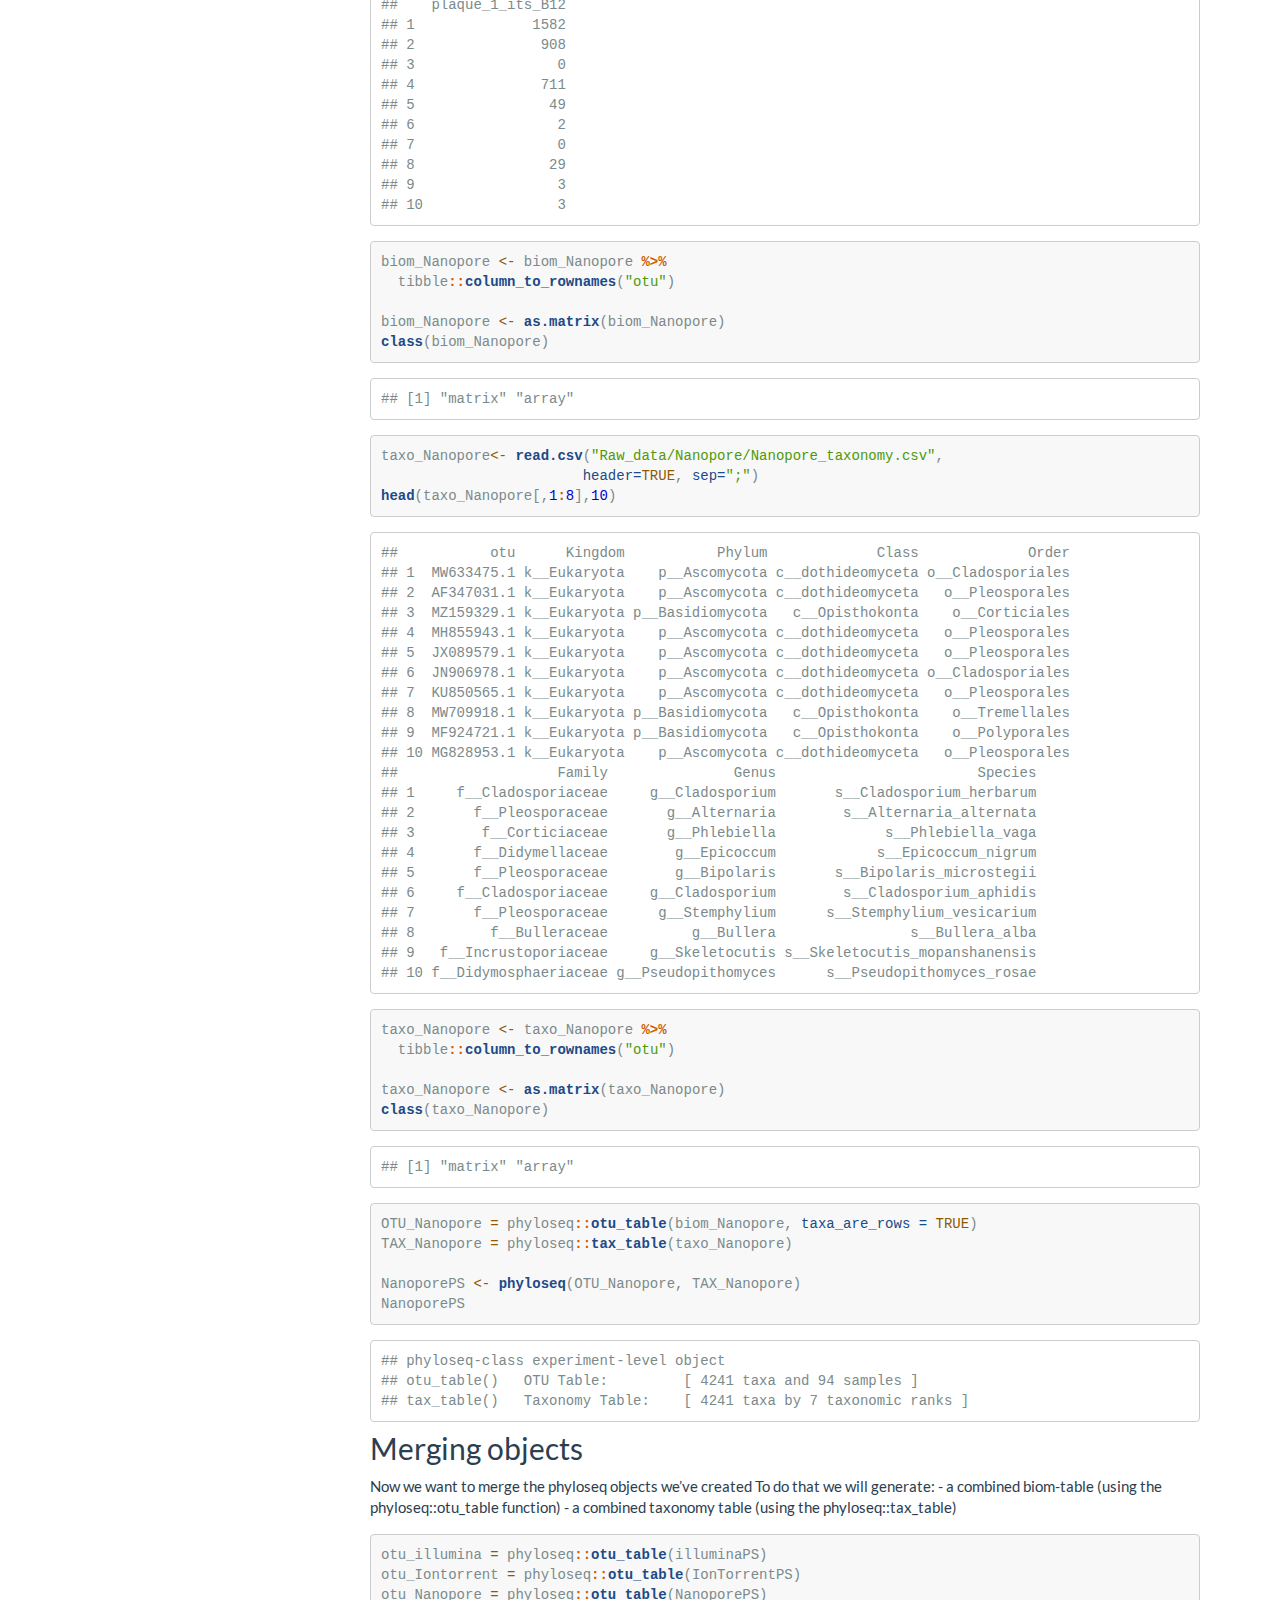
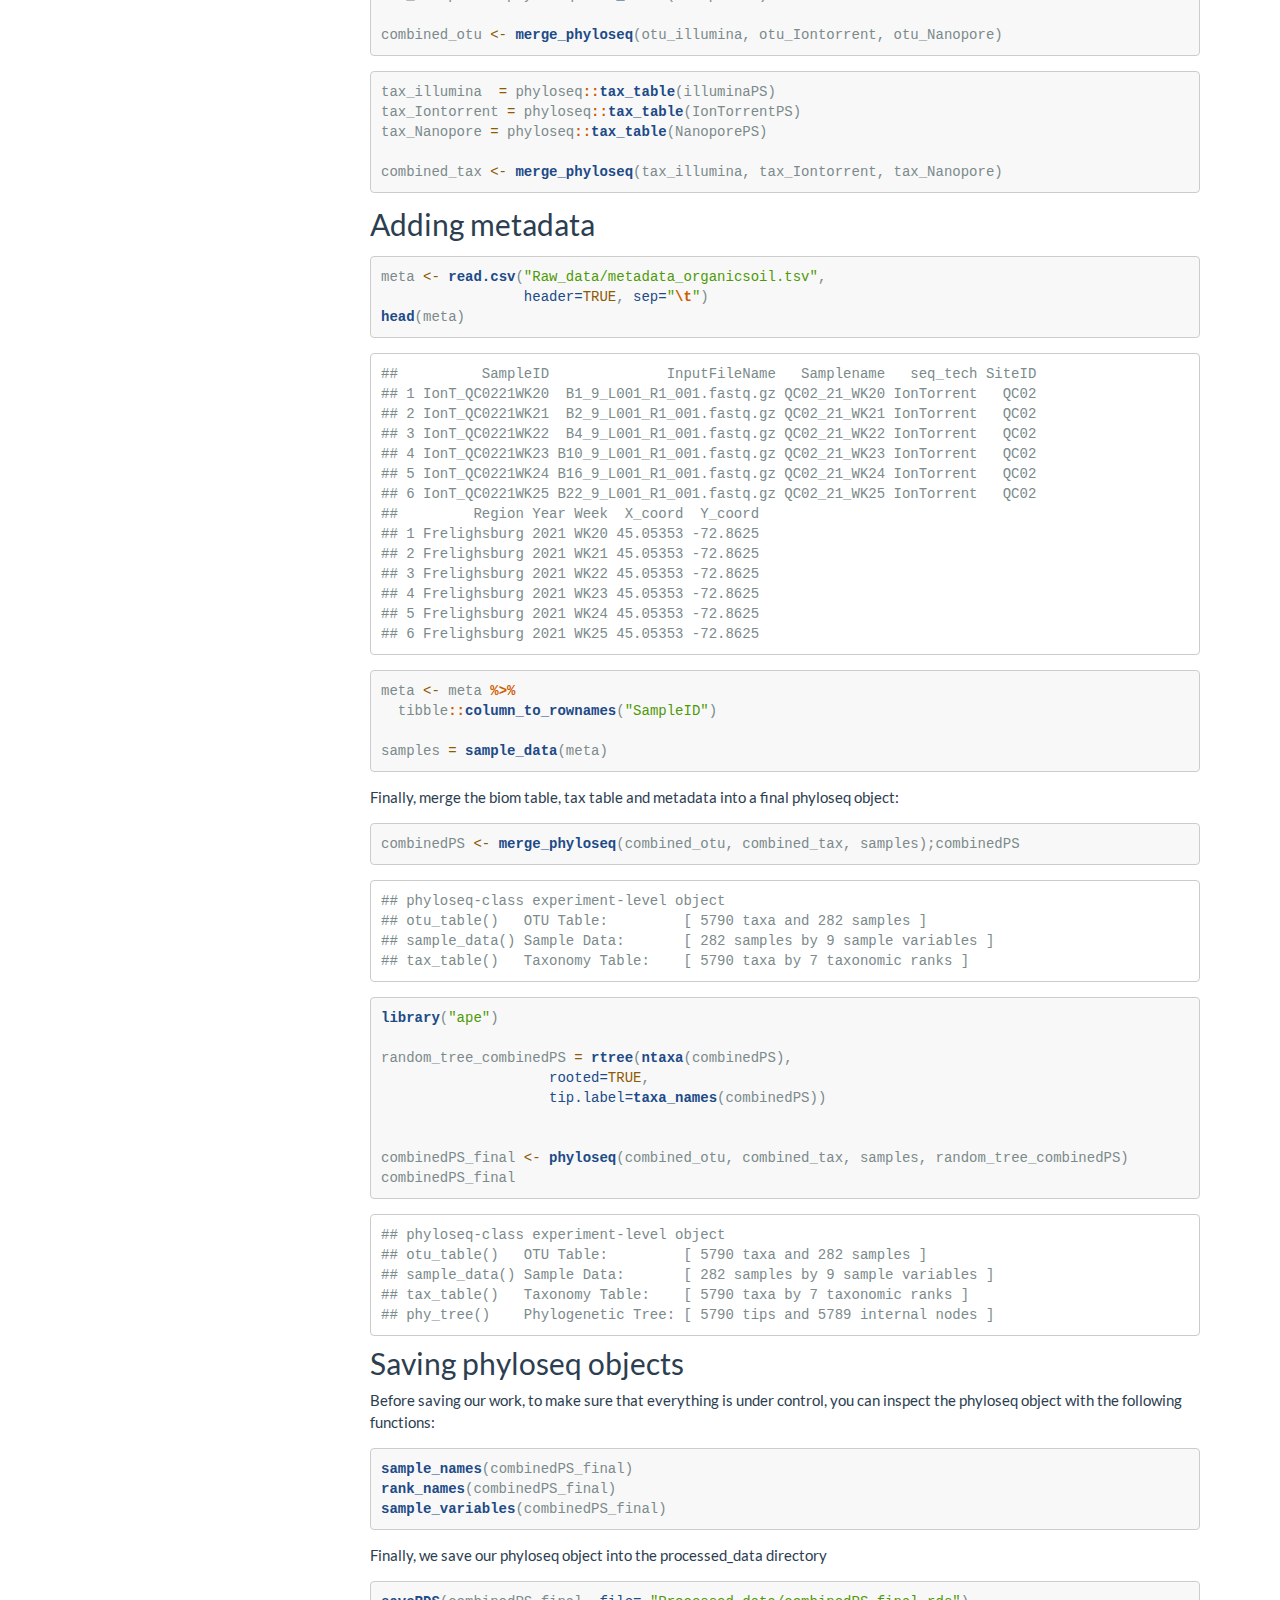
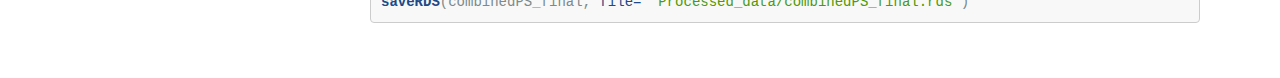
==== commit 778ae3b4: "(update)" ====
--- a/1_import_data.html
+++ b/1_import_data.html
@@ -453,13 +453,13 @@
   </a>
   <ul class="dropdown-menu" role="menu">
     <li>
-      <a href="1_import_data.html">Heat maps</a>
-    </li>
-    <li>
-      <a href="2_preprocessing.html">alpha diversity</a>
-    </li>
-    <li>
-      <a href="3_summaries.html">Temporal distribution</a>
+      <a href="6_Heat_map.html">Heat maps</a>
+    </li>
+    <li>
+      <a href="7_alpha.html">alpha diversity</a>
+    </li>
+    <li>
+      <a href="8_time_series.html">Temporal distribution</a>
     </li>
   </ul>
 </li>
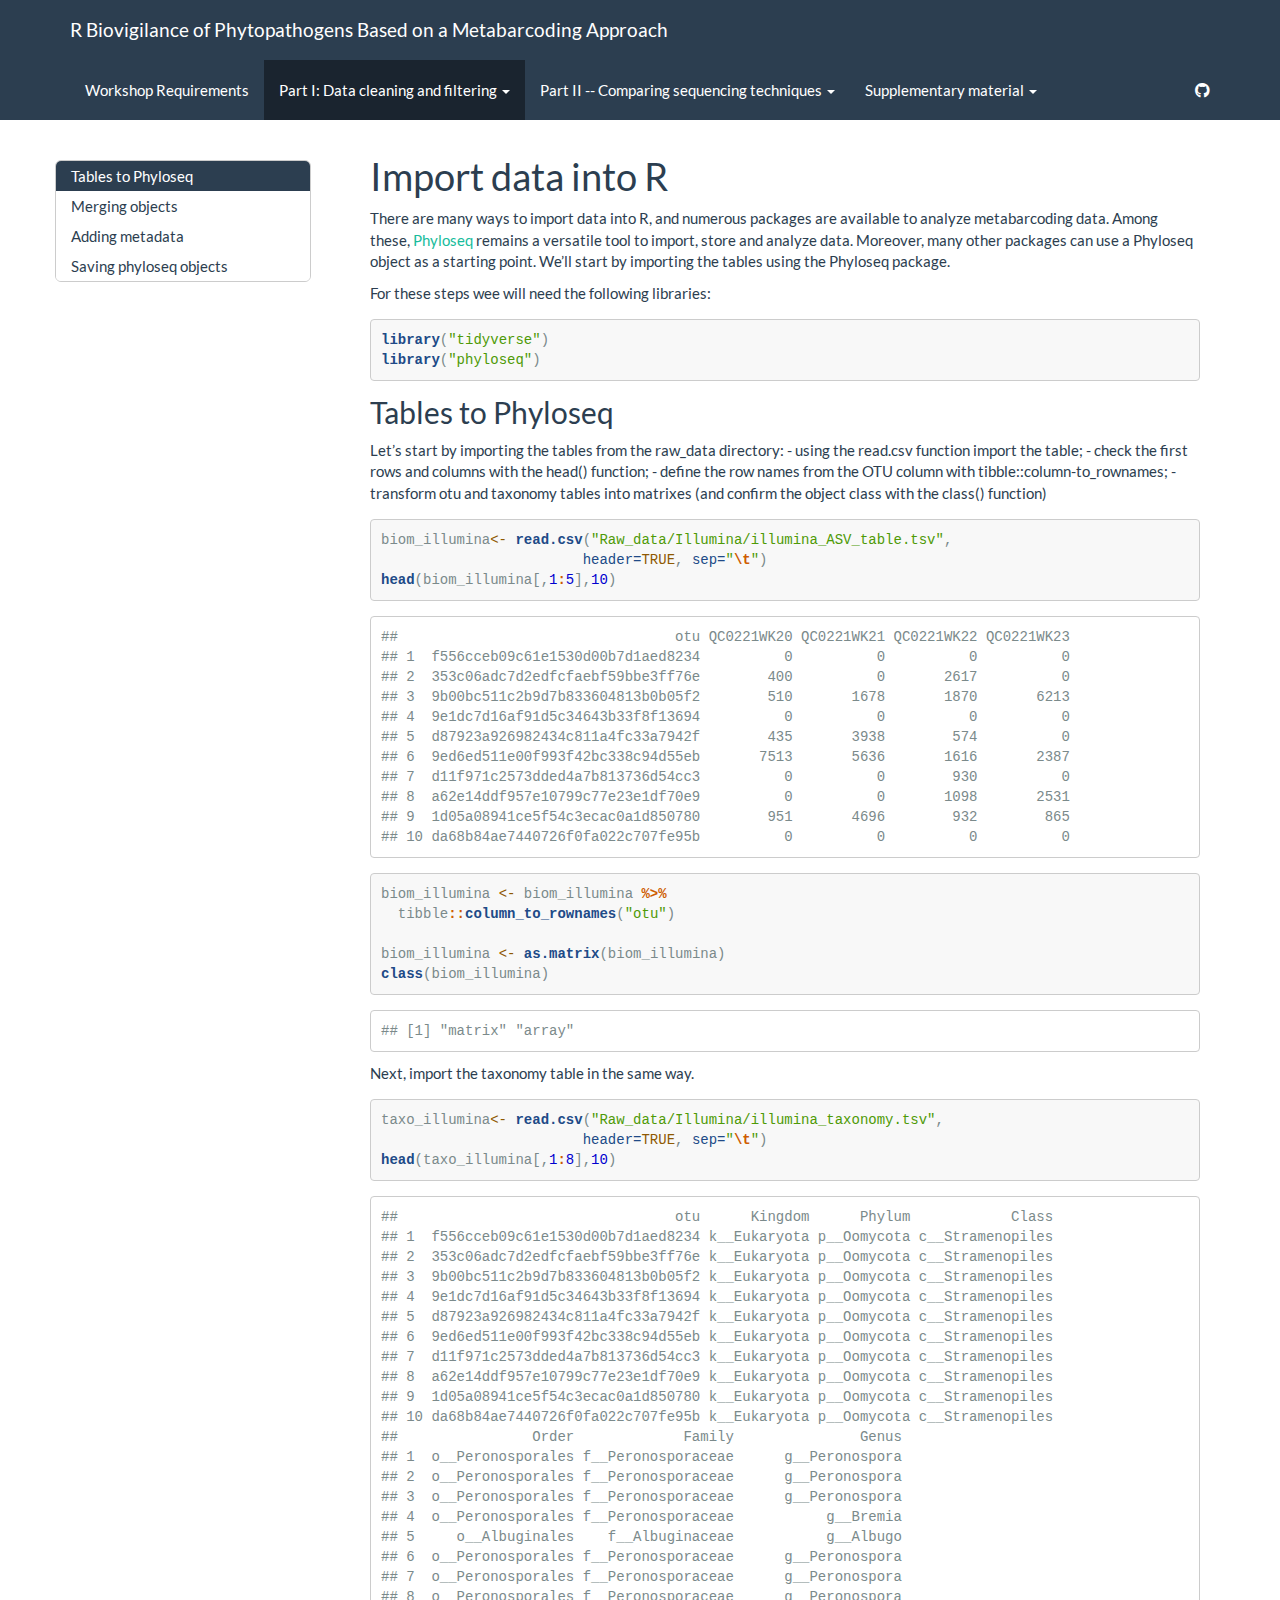
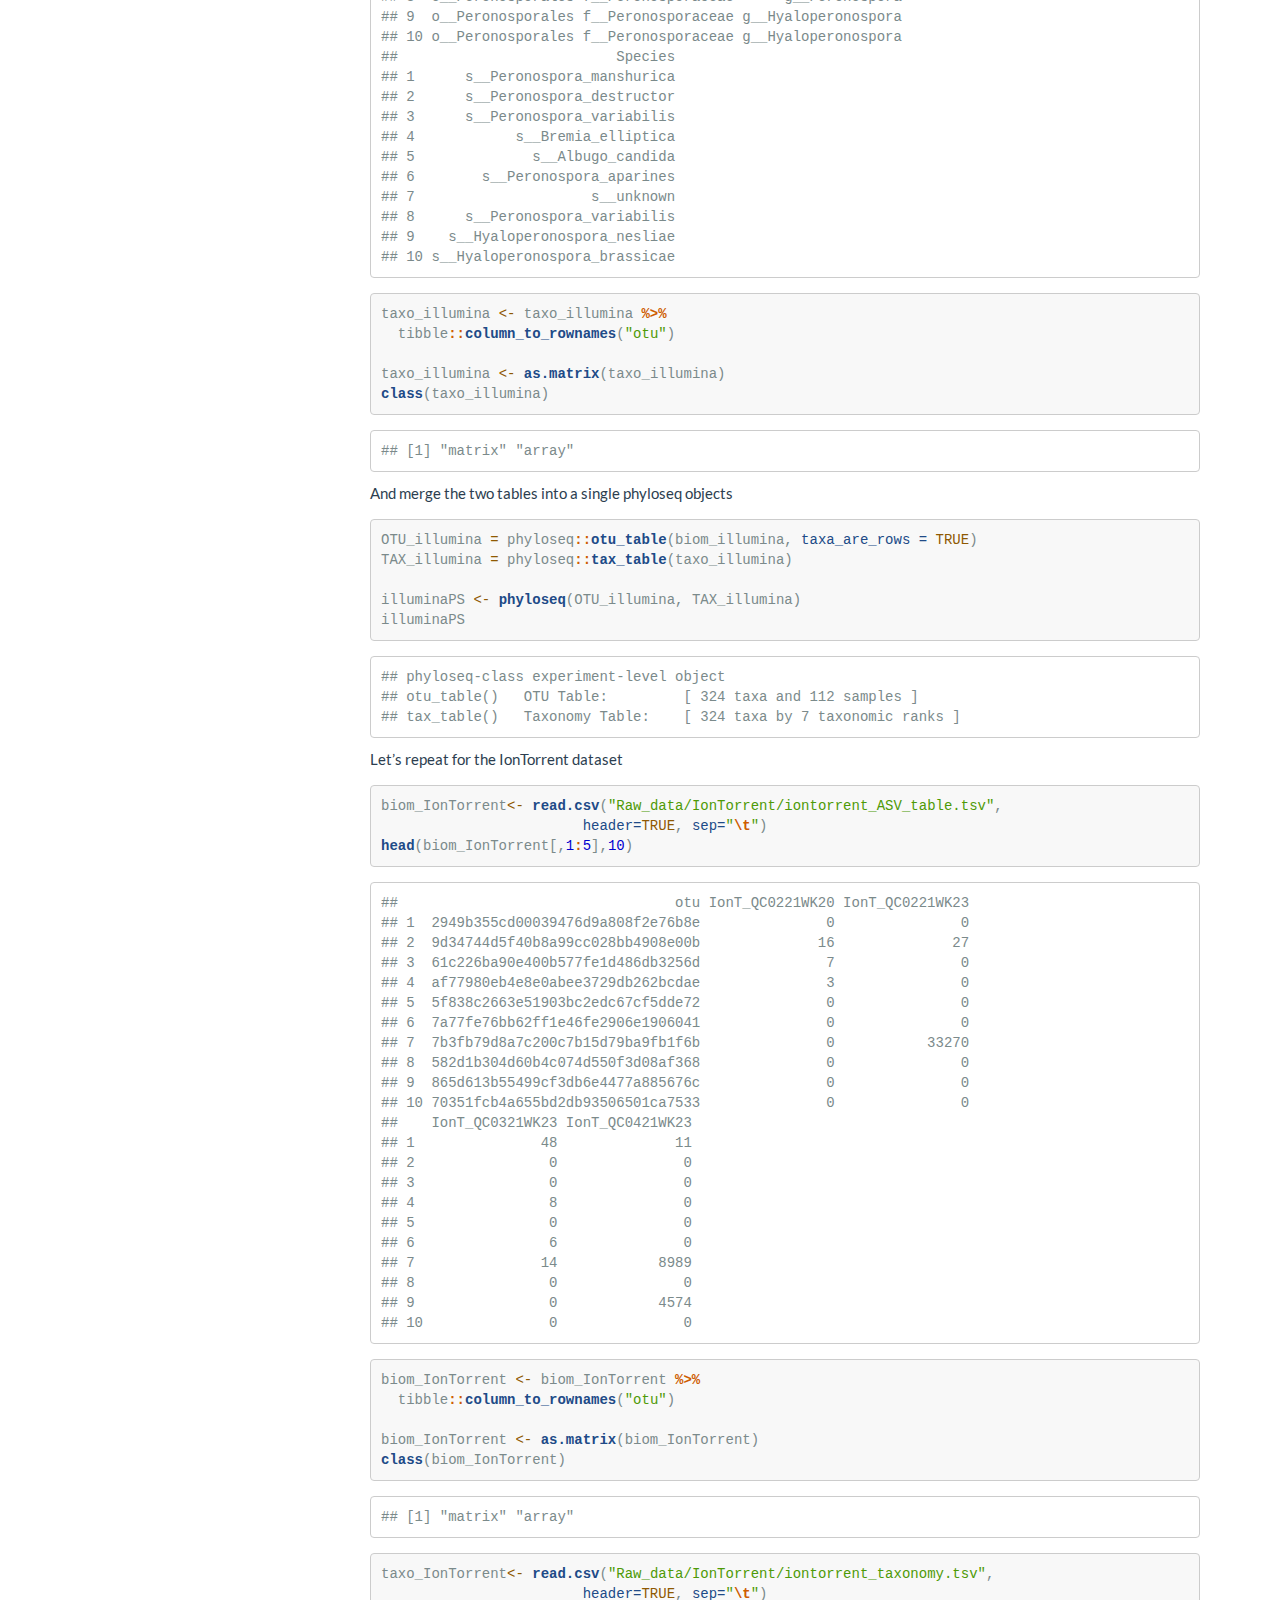
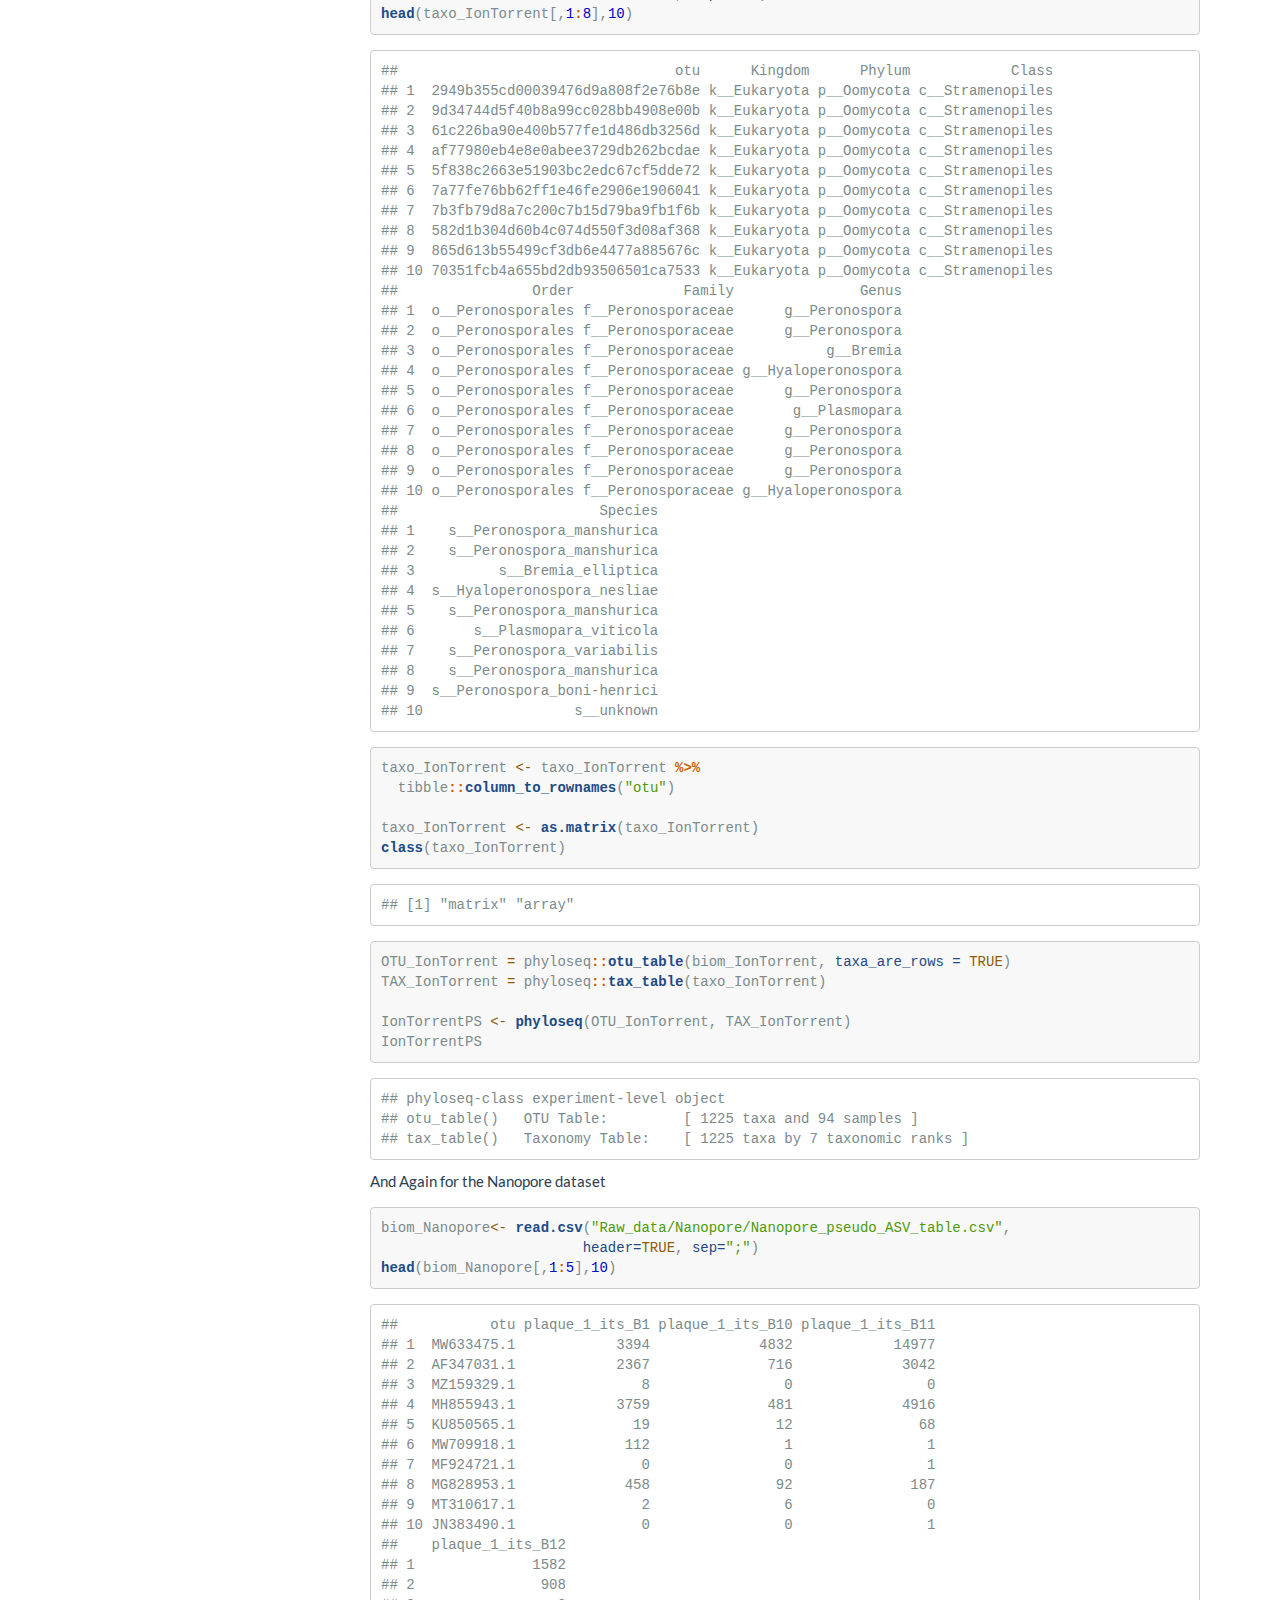
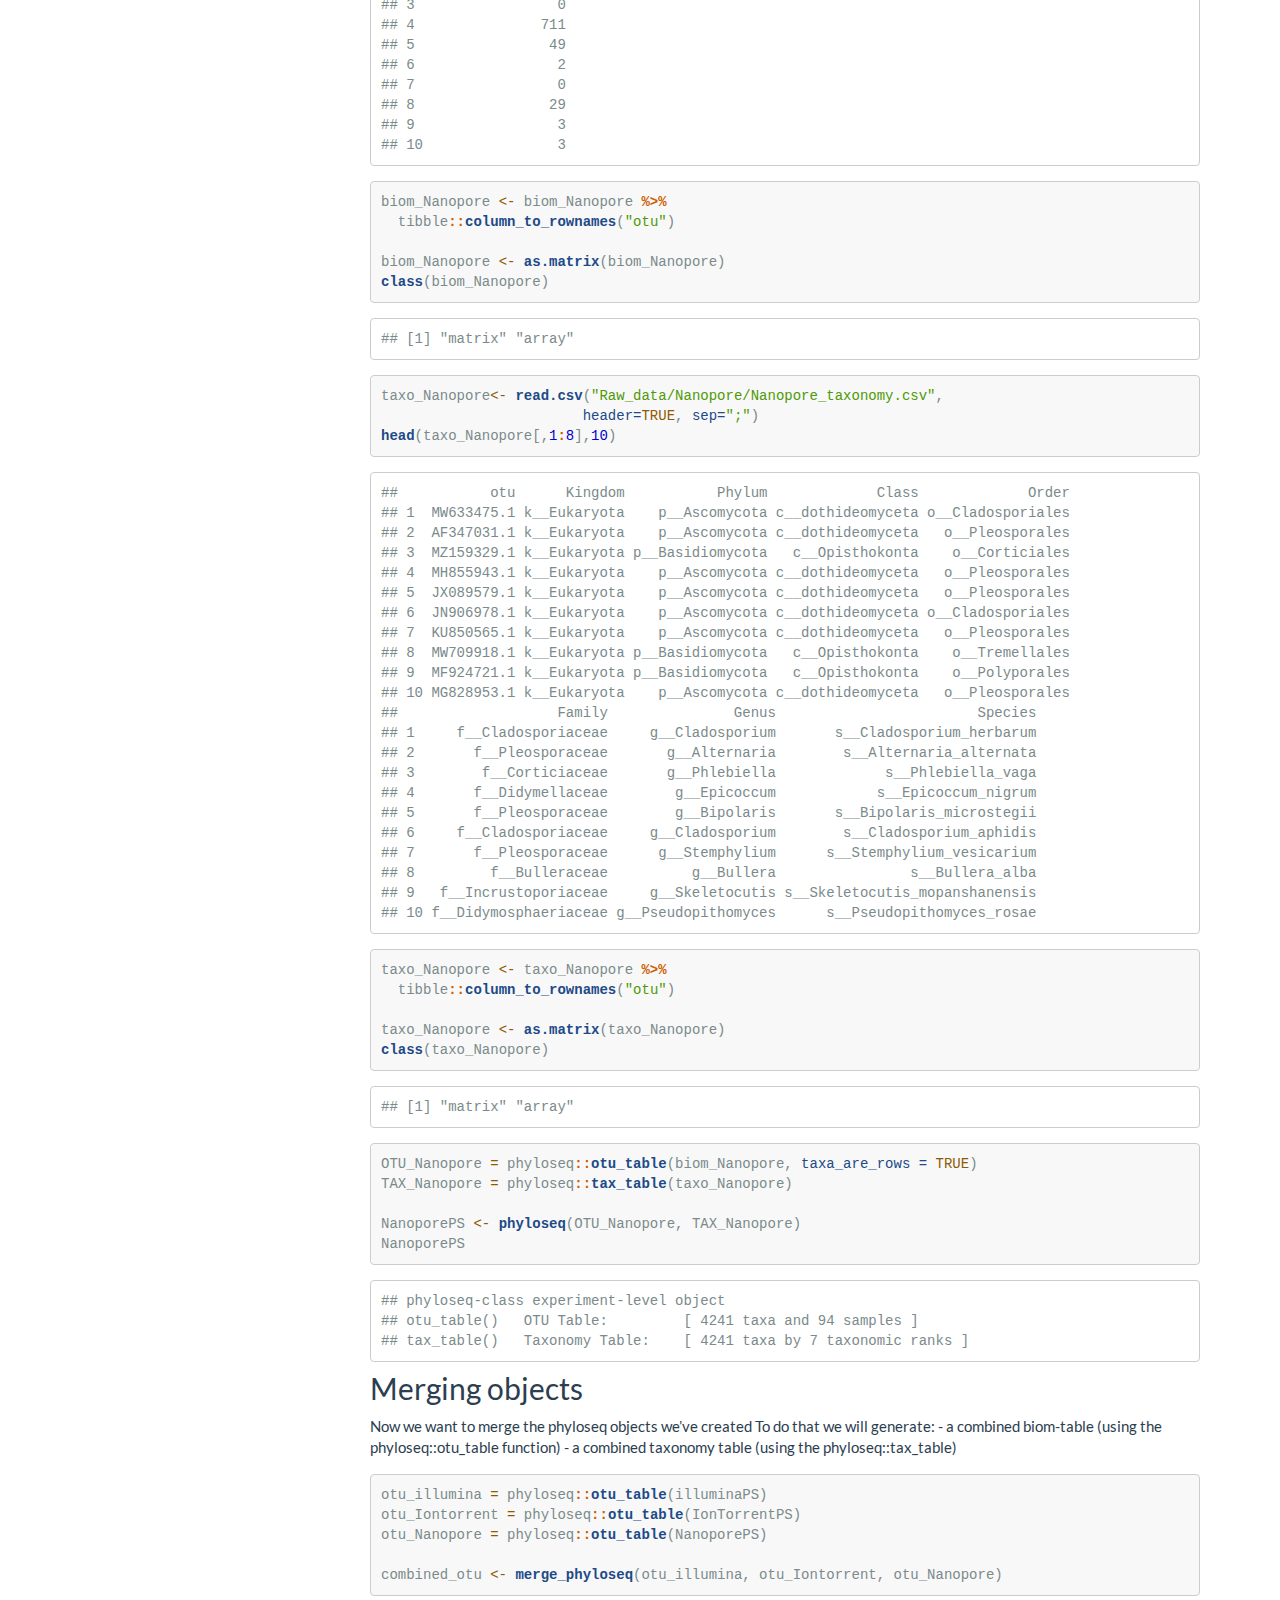
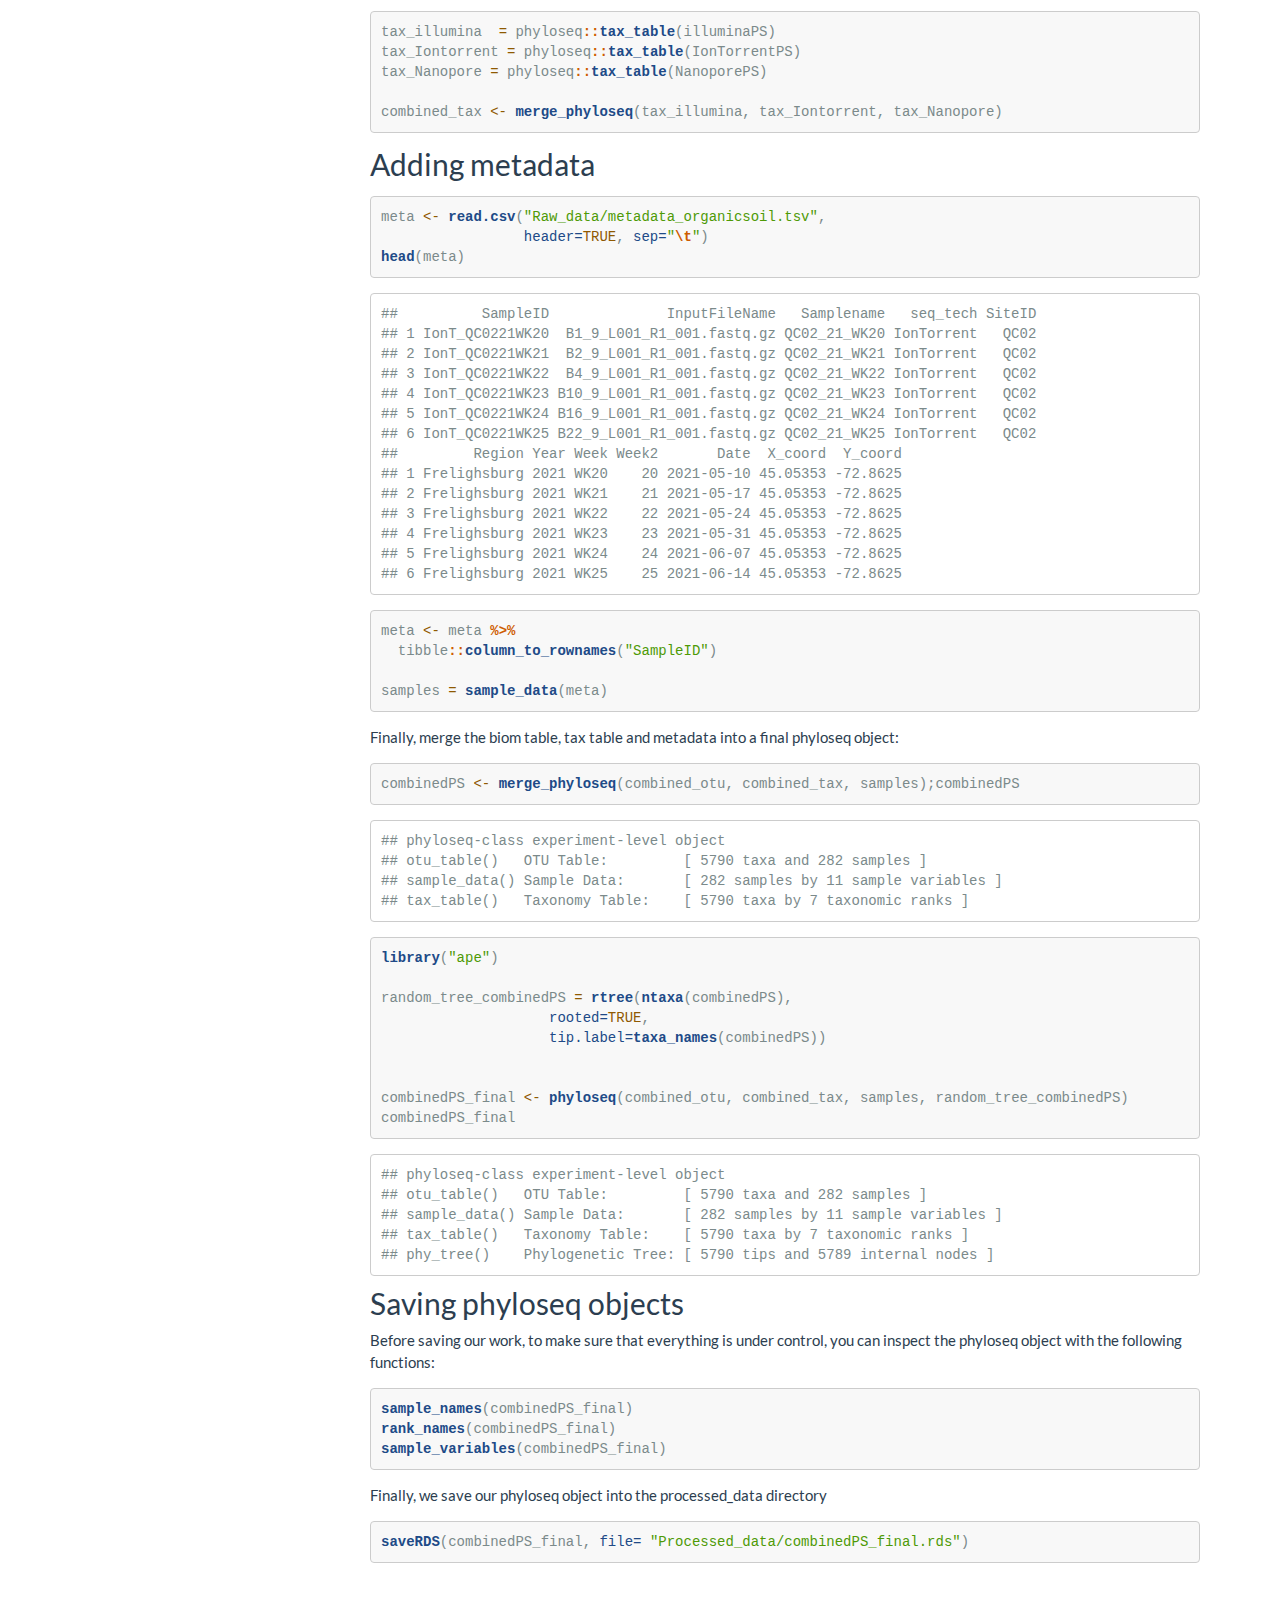
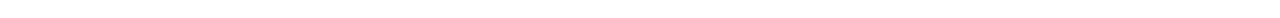
==== commit 942c2982: "(update)" ====
--- a/1_import_data.html
+++ b/1_import_data.html
@@ -447,19 +447,13 @@
 </li>
 <li class="dropdown">
   <a href="#" class="dropdown-toggle" data-toggle="dropdown" role="button" data-bs-toggle="dropdown" aria-expanded="false">
-    Part III -- Anlysing diversity
+    Supplementary material
      
     <span class="caret"></span>
   </a>
   <ul class="dropdown-menu" role="menu">
     <li>
-      <a href="6_Heat_map.html">Heat maps</a>
-    </li>
-    <li>
-      <a href="7_alpha.html">alpha diversity</a>
-    </li>
-    <li>
-      <a href="8_time_series.html">Temporal distribution</a>
+      <a href="6_Heat_map.html">Diversity</a>
     </li>
   </ul>
 </li>
@@ -470,24 +464,6 @@
     <span class="fa fa-github"></span>
      
   </a>
-</li>
-<li class="dropdown">
-  <a href="#" class="dropdown-toggle" data-toggle="dropdown" role="button" data-bs-toggle="dropdown" aria-expanded="false">
-    Supplementary material
-     
-    <span class="caret"></span>
-  </a>
-  <ul class="dropdown-menu" role="menu">
-    <li>
-      <a href="1_import_data.html">Heat maps</a>
-    </li>
-    <li>
-      <a href="2_preprocessing.html">alpha diversity</a>
-    </li>
-    <li>
-      <a href="3_summaries.html">Temporal distribution</a>
-    </li>
-  </ul>
 </li>
       </ul>
     </div><!--/.nav-collapse -->
@@ -775,13 +751,13 @@
 ## 4 IonT_QC0221WK23 B10_9_L001_R1_001.fastq.gz QC02_21_WK23 IonTorrent   QC02
 ## 5 IonT_QC0221WK24 B16_9_L001_R1_001.fastq.gz QC02_21_WK24 IonTorrent   QC02
 ## 6 IonT_QC0221WK25 B22_9_L001_R1_001.fastq.gz QC02_21_WK25 IonTorrent   QC02
-##         Region Year Week  X_coord  Y_coord
-## 1 Frelighsburg 2021 WK20 45.05353 -72.8625
-## 2 Frelighsburg 2021 WK21 45.05353 -72.8625
-## 3 Frelighsburg 2021 WK22 45.05353 -72.8625
-## 4 Frelighsburg 2021 WK23 45.05353 -72.8625
-## 5 Frelighsburg 2021 WK24 45.05353 -72.8625
-## 6 Frelighsburg 2021 WK25 45.05353 -72.8625</code></pre>
+##         Region Year Week Week2       Date  X_coord  Y_coord
+## 1 Frelighsburg 2021 WK20    20 2021-05-10 45.05353 -72.8625
+## 2 Frelighsburg 2021 WK21    21 2021-05-17 45.05353 -72.8625
+## 3 Frelighsburg 2021 WK22    22 2021-05-24 45.05353 -72.8625
+## 4 Frelighsburg 2021 WK23    23 2021-05-31 45.05353 -72.8625
+## 5 Frelighsburg 2021 WK24    24 2021-06-07 45.05353 -72.8625
+## 6 Frelighsburg 2021 WK25    25 2021-06-14 45.05353 -72.8625</code></pre>
 <div class="sourceCode" id="cb36"><pre class="sourceCode r"><code class="sourceCode r"><span id="cb36-1"><a href="#cb36-1" tabindex="-1"></a>meta <span class="ot">&lt;-</span> meta <span class="sc">%&gt;%</span> </span>
 <span id="cb36-2"><a href="#cb36-2" tabindex="-1"></a>  tibble<span class="sc">::</span><span class="fu">column_to_rownames</span>(<span class="st">&quot;SampleID&quot;</span>)</span>
 <span id="cb36-3"><a href="#cb36-3" tabindex="-1"></a></span>
@@ -791,7 +767,7 @@
 <div class="sourceCode" id="cb37"><pre class="sourceCode r"><code class="sourceCode r"><span id="cb37-1"><a href="#cb37-1" tabindex="-1"></a>combinedPS <span class="ot">&lt;-</span> <span class="fu">merge_phyloseq</span>(combined_otu, combined_tax, samples);combinedPS</span></code></pre></div>
 <pre><code>## phyloseq-class experiment-level object
 ## otu_table()   OTU Table:         [ 5790 taxa and 282 samples ]
-## sample_data() Sample Data:       [ 282 samples by 9 sample variables ]
+## sample_data() Sample Data:       [ 282 samples by 11 sample variables ]
 ## tax_table()   Taxonomy Table:    [ 5790 taxa by 7 taxonomic ranks ]</code></pre>
 <div class="sourceCode" id="cb39"><pre class="sourceCode r"><code class="sourceCode r"><span id="cb39-1"><a href="#cb39-1" tabindex="-1"></a><span class="fu">library</span>(<span class="st">&quot;ape&quot;</span>)</span>
 <span id="cb39-2"><a href="#cb39-2" tabindex="-1"></a></span>
@@ -804,7 +780,7 @@
 <span id="cb39-9"><a href="#cb39-9" tabindex="-1"></a>combinedPS_final</span></code></pre></div>
 <pre><code>## phyloseq-class experiment-level object
 ## otu_table()   OTU Table:         [ 5790 taxa and 282 samples ]
-## sample_data() Sample Data:       [ 282 samples by 9 sample variables ]
+## sample_data() Sample Data:       [ 282 samples by 11 sample variables ]
 ## tax_table()   Taxonomy Table:    [ 5790 taxa by 7 taxonomic ranks ]
 ## phy_tree()    Phylogenetic Tree: [ 5790 tips and 5789 internal nodes ]</code></pre>
 </div>
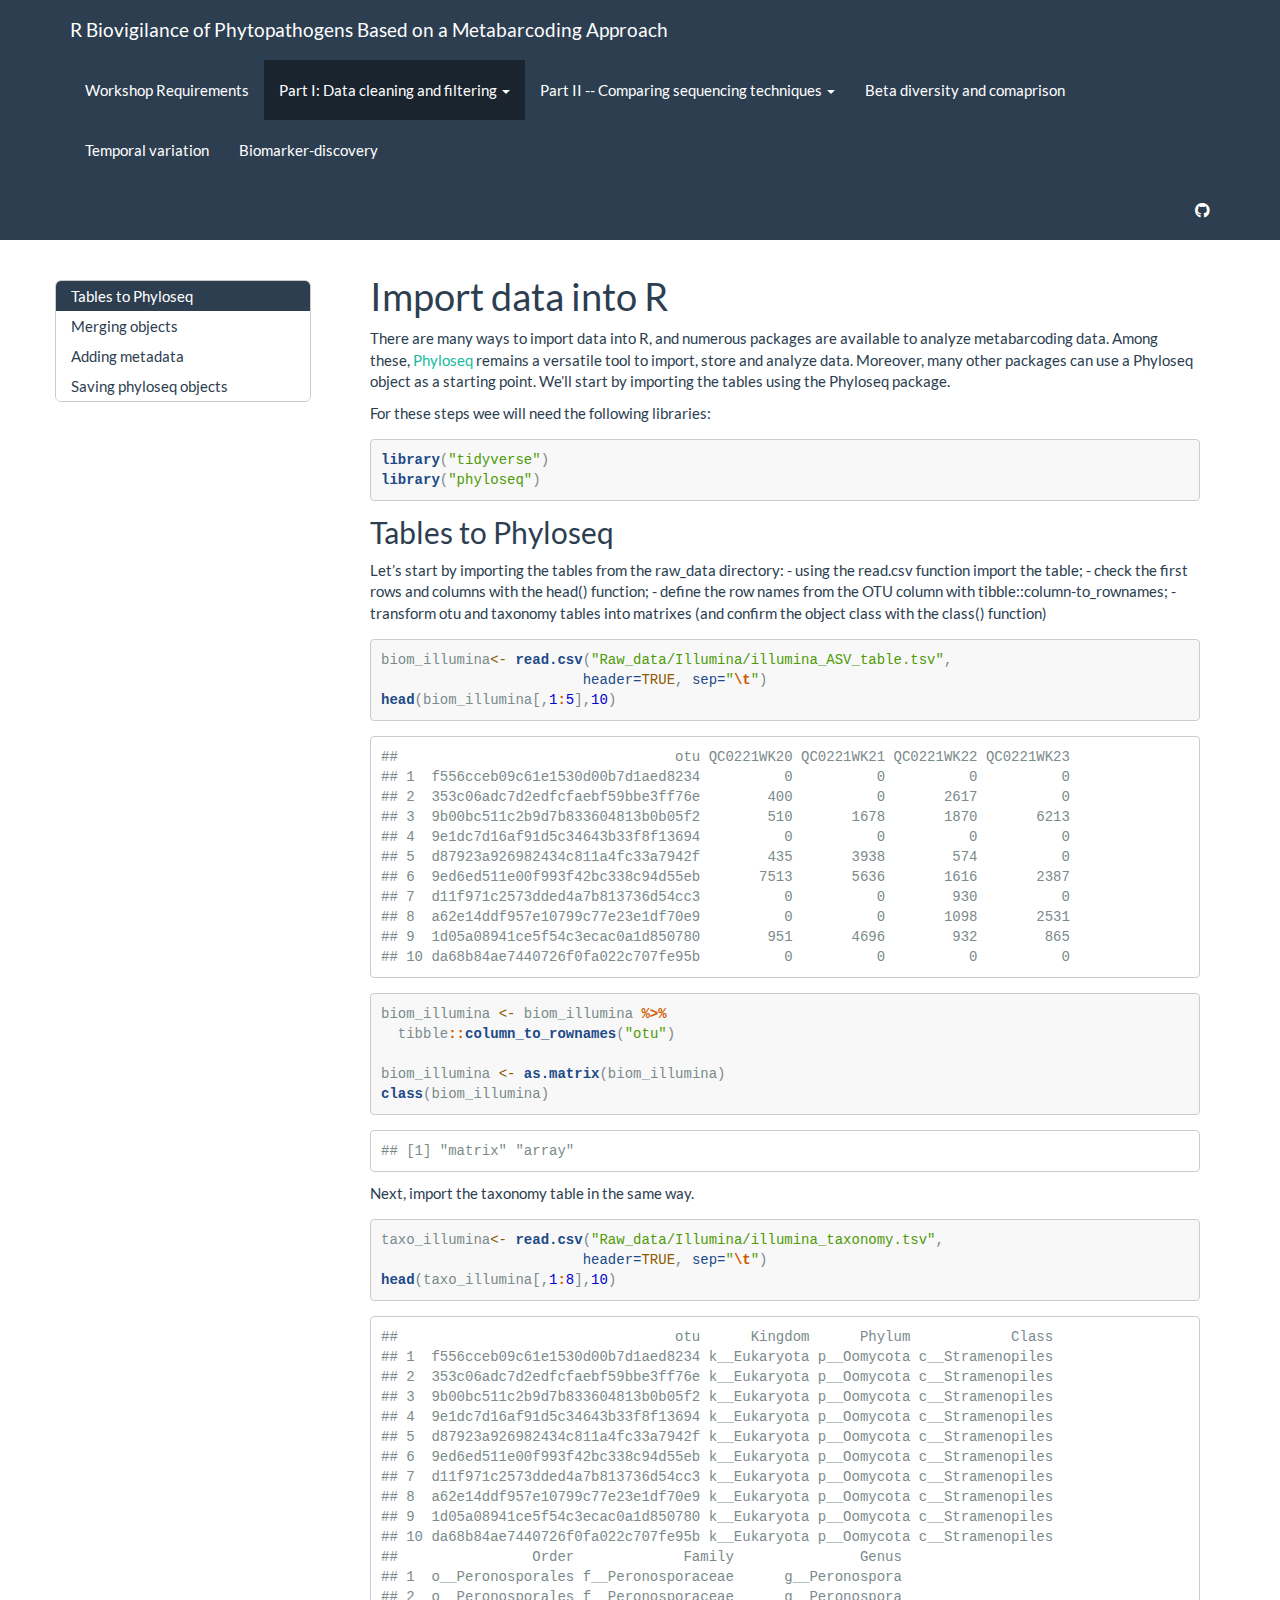
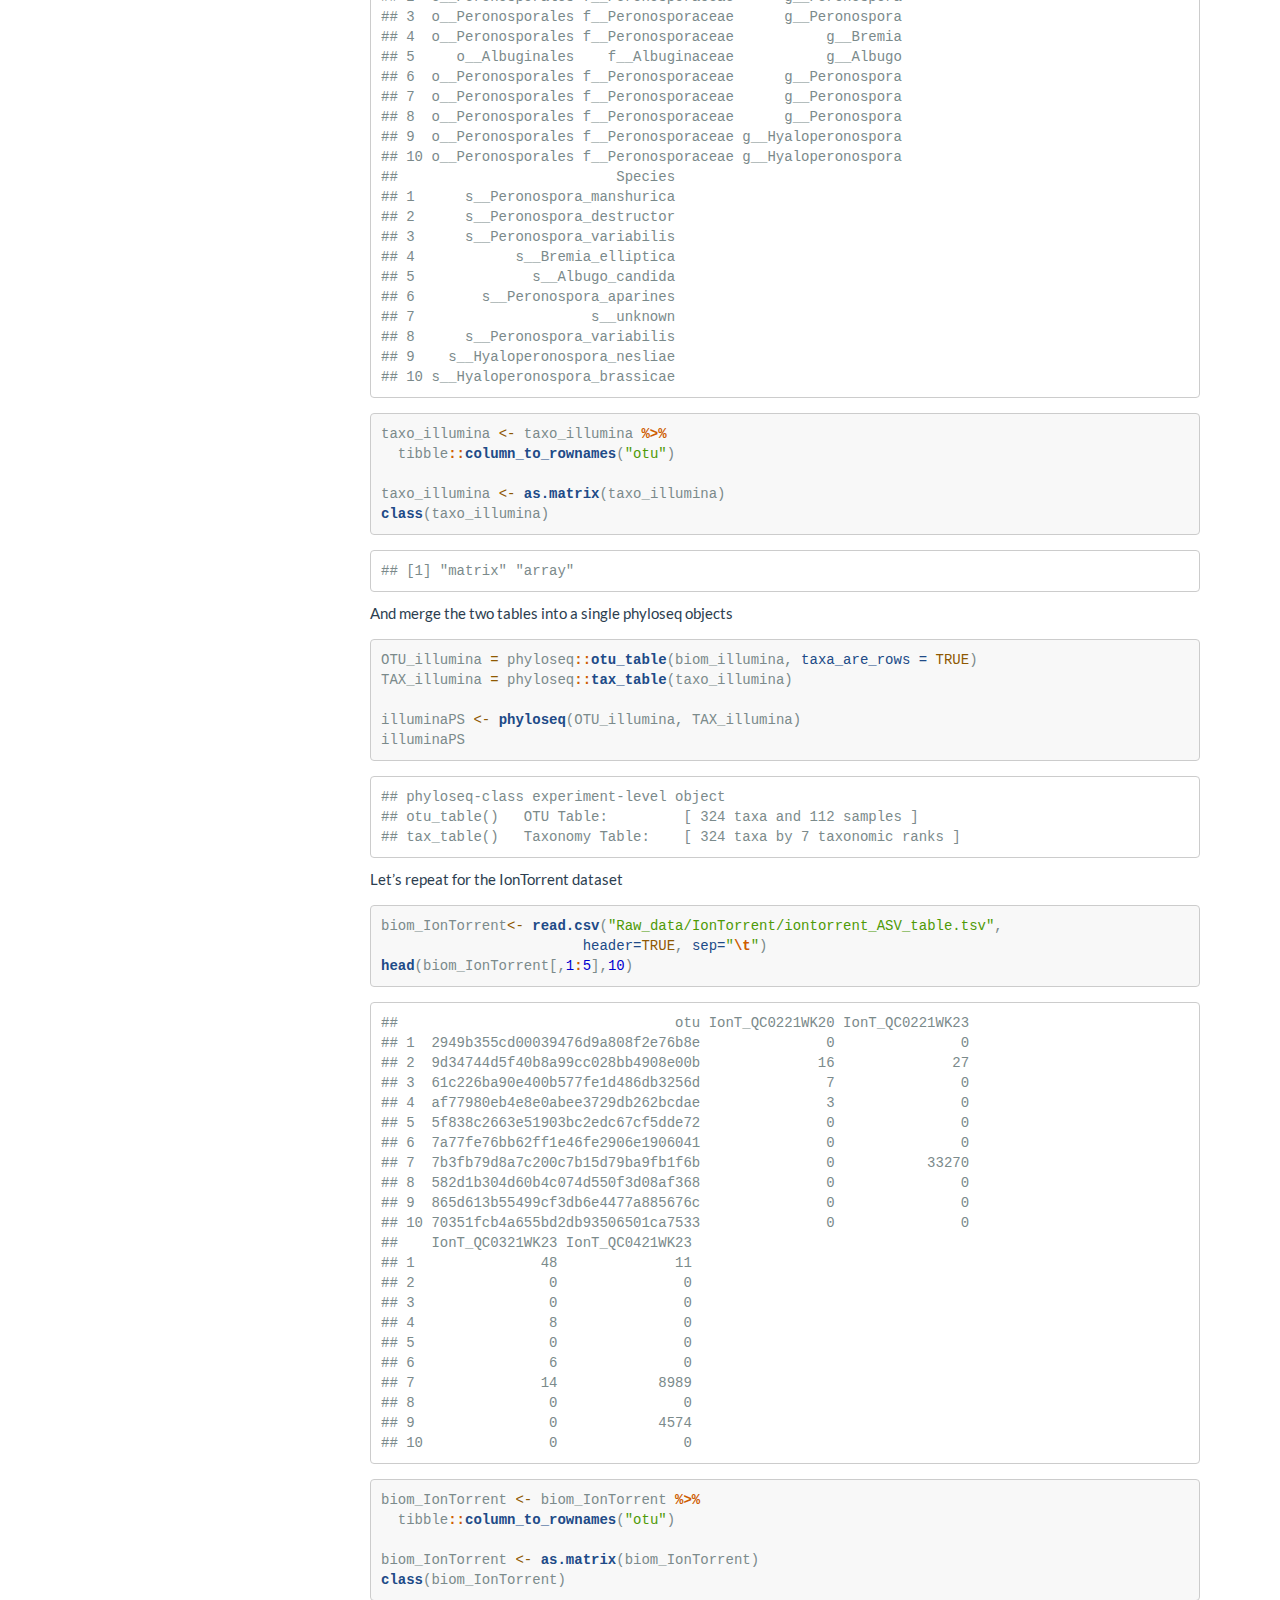
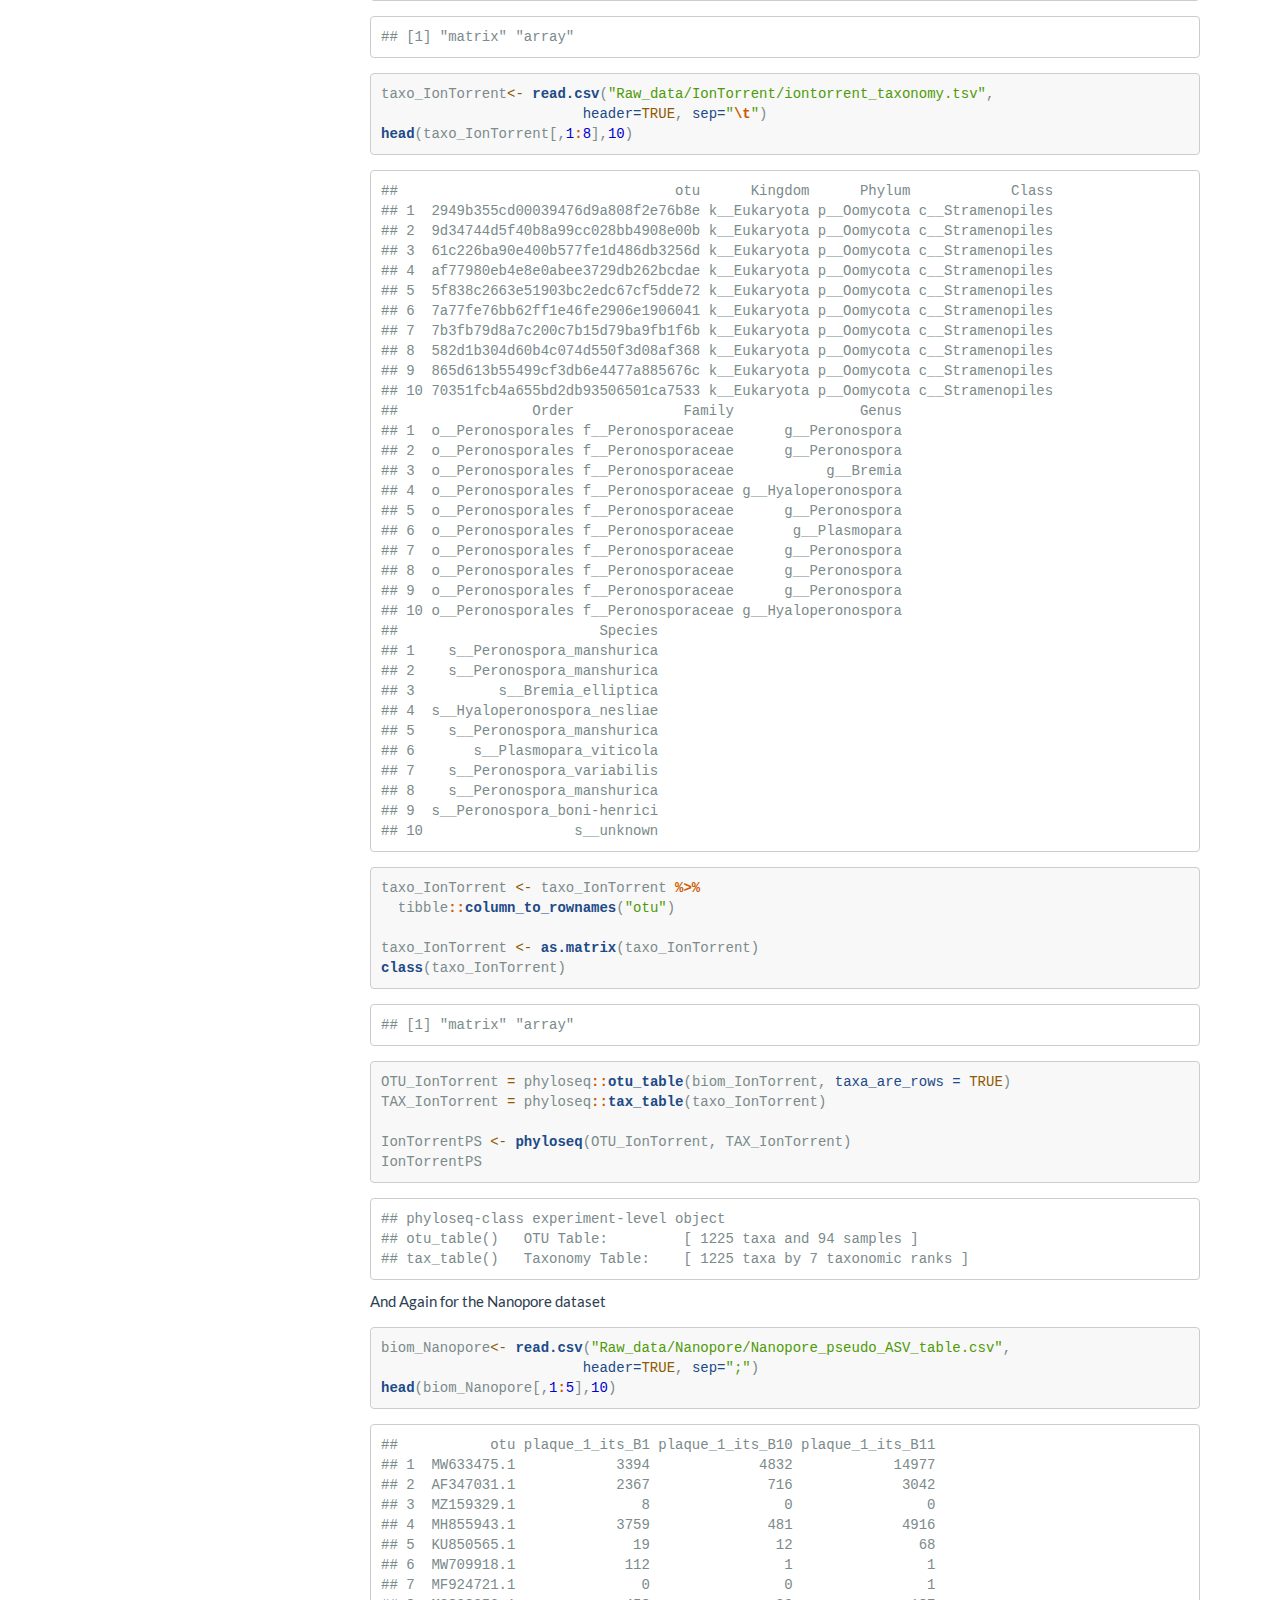
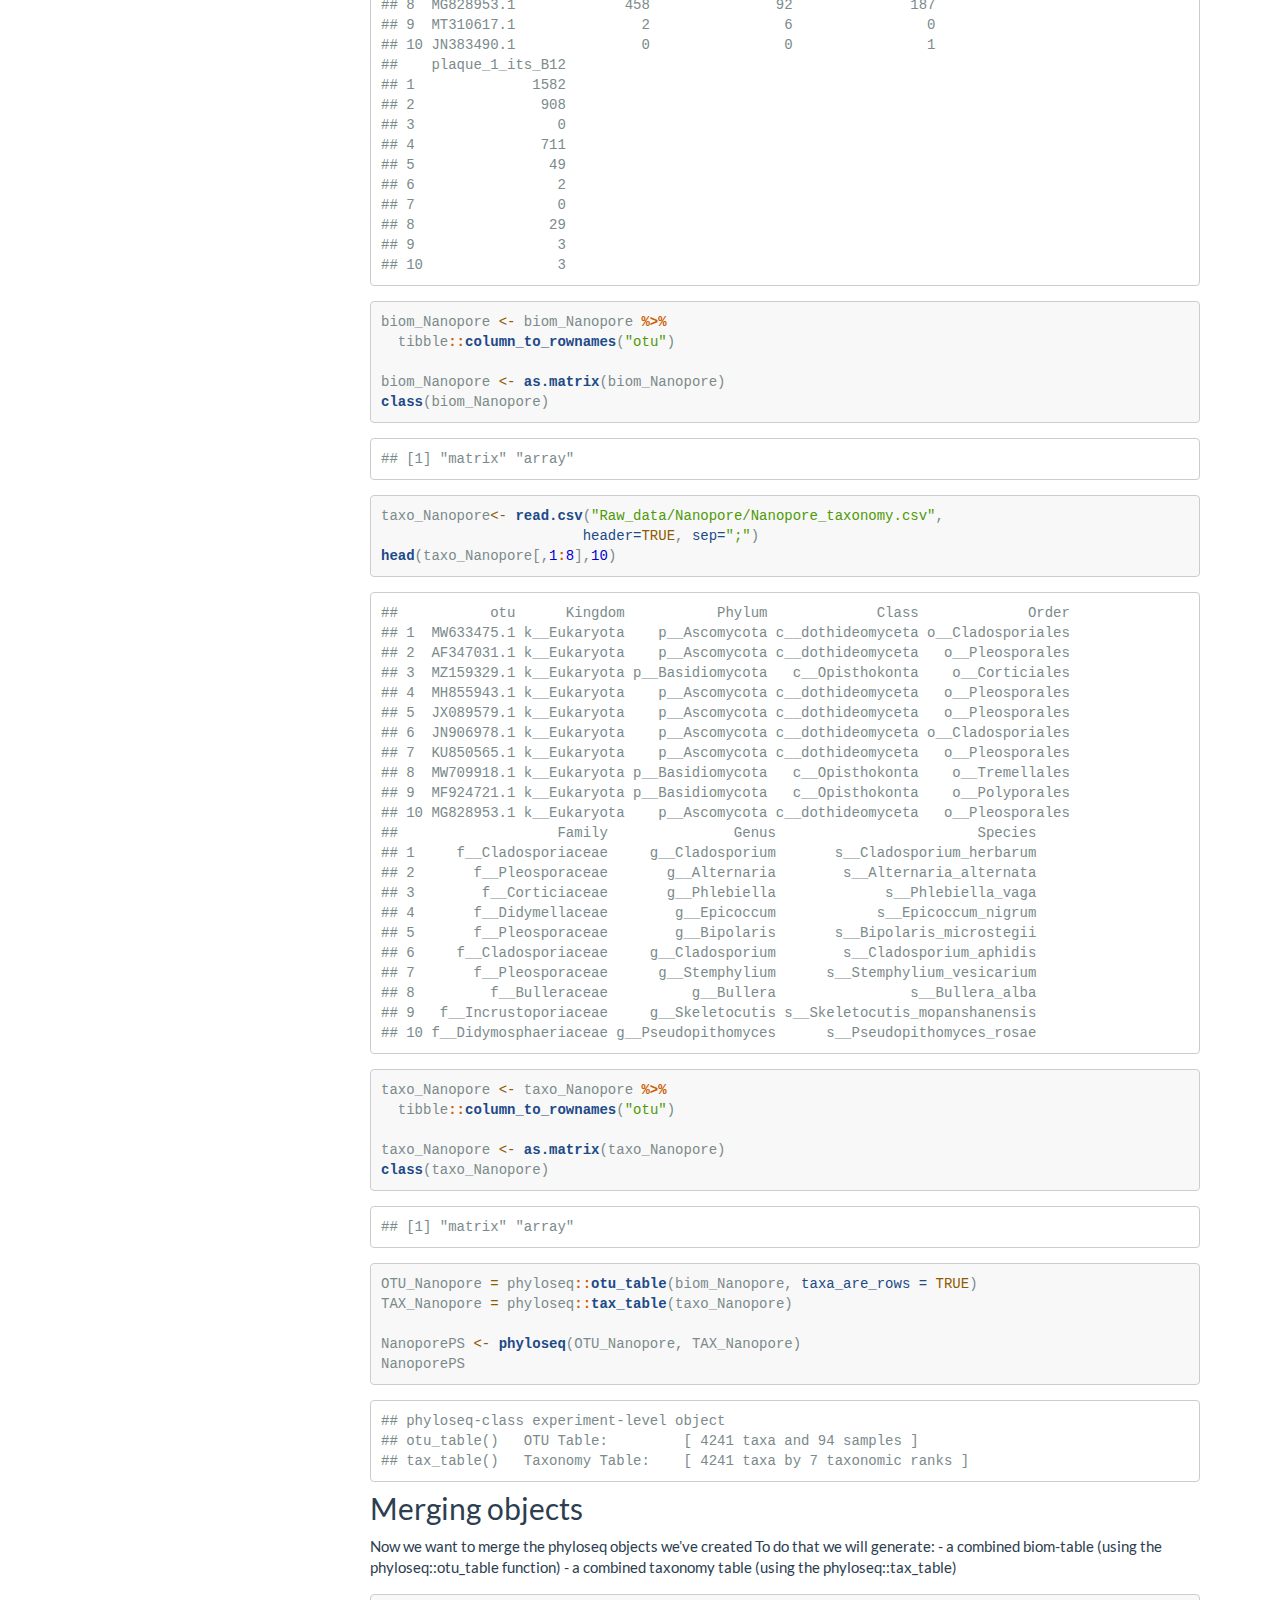
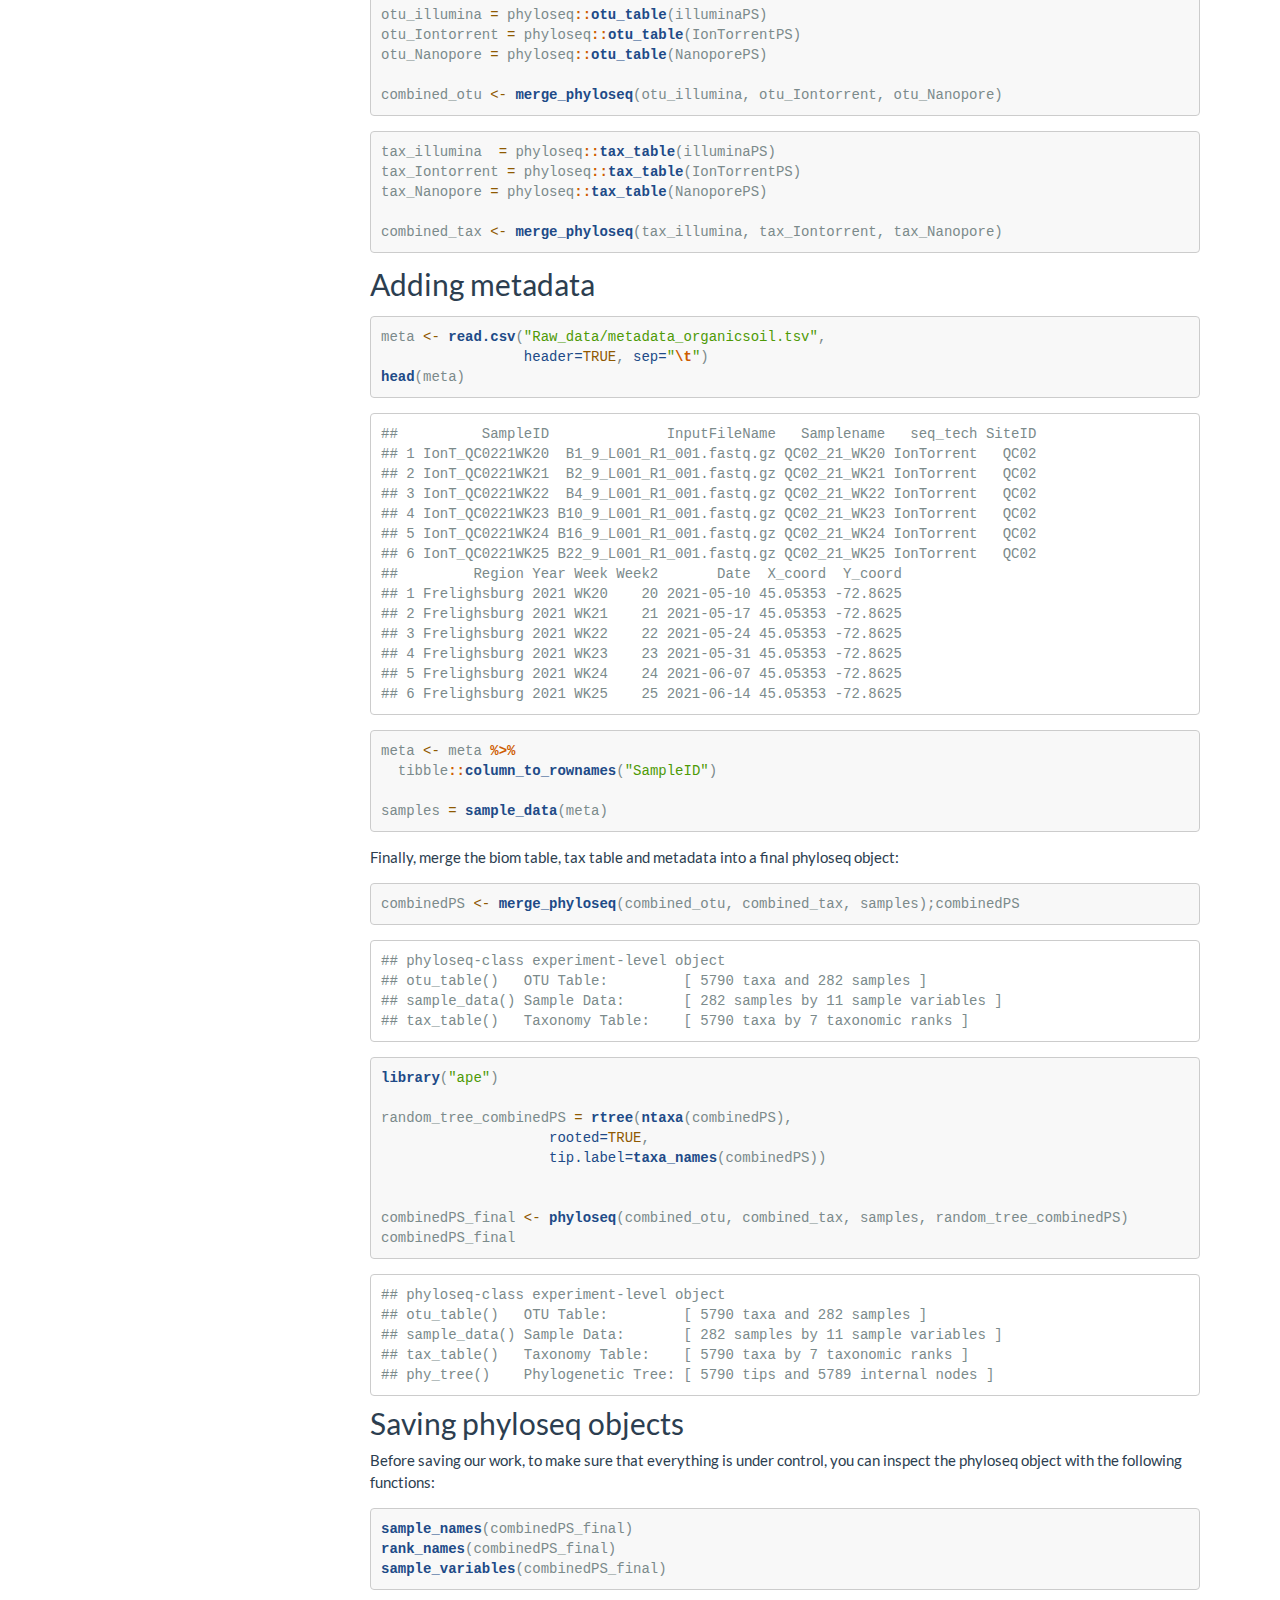
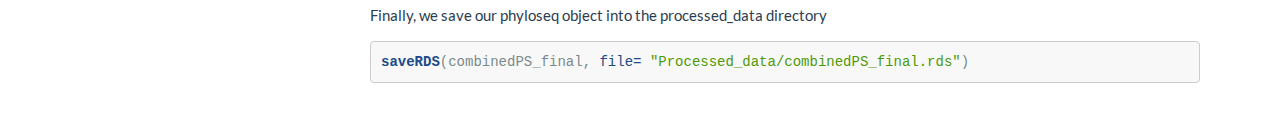
==== commit 4da9cdee: "update" ====
--- a/1_import_data.html
+++ b/1_import_data.html
@@ -13,7 +13,7 @@
 
 <title>Import data into R</title>
 
-<script src="site_libs/header-attrs-2.27/header-attrs.js"></script>
+<script src="site_libs/header-attrs-2.28/header-attrs.js"></script>
 <script src="site_libs/jquery-3.6.0/jquery-3.6.0.min.js"></script>
 <meta name="viewport" content="width=device-width, initial-scale=1" />
 <link href="site_libs/bootstrap-3.3.5/css/flatly.min.css" rel="stylesheet" />
@@ -57,7 +57,7 @@
 </style>
 <style type="text/css" data-origin="pandoc">
 pre > code.sourceCode { white-space: pre; position: relative; }
-pre > code.sourceCode > span { display: inline-block; line-height: 1.25; }
+pre > code.sourceCode > span { line-height: 1.25; }
 pre > code.sourceCode > span:empty { height: 1.2em; }
 .sourceCode { overflow: visible; }
 code.sourceCode > span { color: inherit; text-decoration: inherit; }
@@ -68,7 +68,7 @@
 }
 @media print {
 pre > code.sourceCode { white-space: pre-wrap; }
-pre > code.sourceCode > span { text-indent: -5em; padding-left: 5em; }
+pre > code.sourceCode > span { display: inline-block; text-indent: -5em; padding-left: 5em; }
 }
 pre.numberSource code
   { counter-reset: source-line 0; }
@@ -445,17 +445,14 @@
     </li>
   </ul>
 </li>
-<li class="dropdown">
-  <a href="#" class="dropdown-toggle" data-toggle="dropdown" role="button" data-bs-toggle="dropdown" aria-expanded="false">
-    Supplementary material
-     
-    <span class="caret"></span>
-  </a>
-  <ul class="dropdown-menu" role="menu">
-    <li>
-      <a href="6_Heat_map.html">Diversity</a>
-    </li>
-  </ul>
+<li>
+  <a href="6_Heat_map.html">Beta diversity and comaprison</a>
+</li>
+<li>
+  <a href="7_Time_series.html">Temporal variation</a>
+</li>
+<li>
+  <a href="8_biomarker-discovery.html">Biomarker-discovery</a>
 </li>
       </ul>
       <ul class="nav navbar-nav navbar-right">
